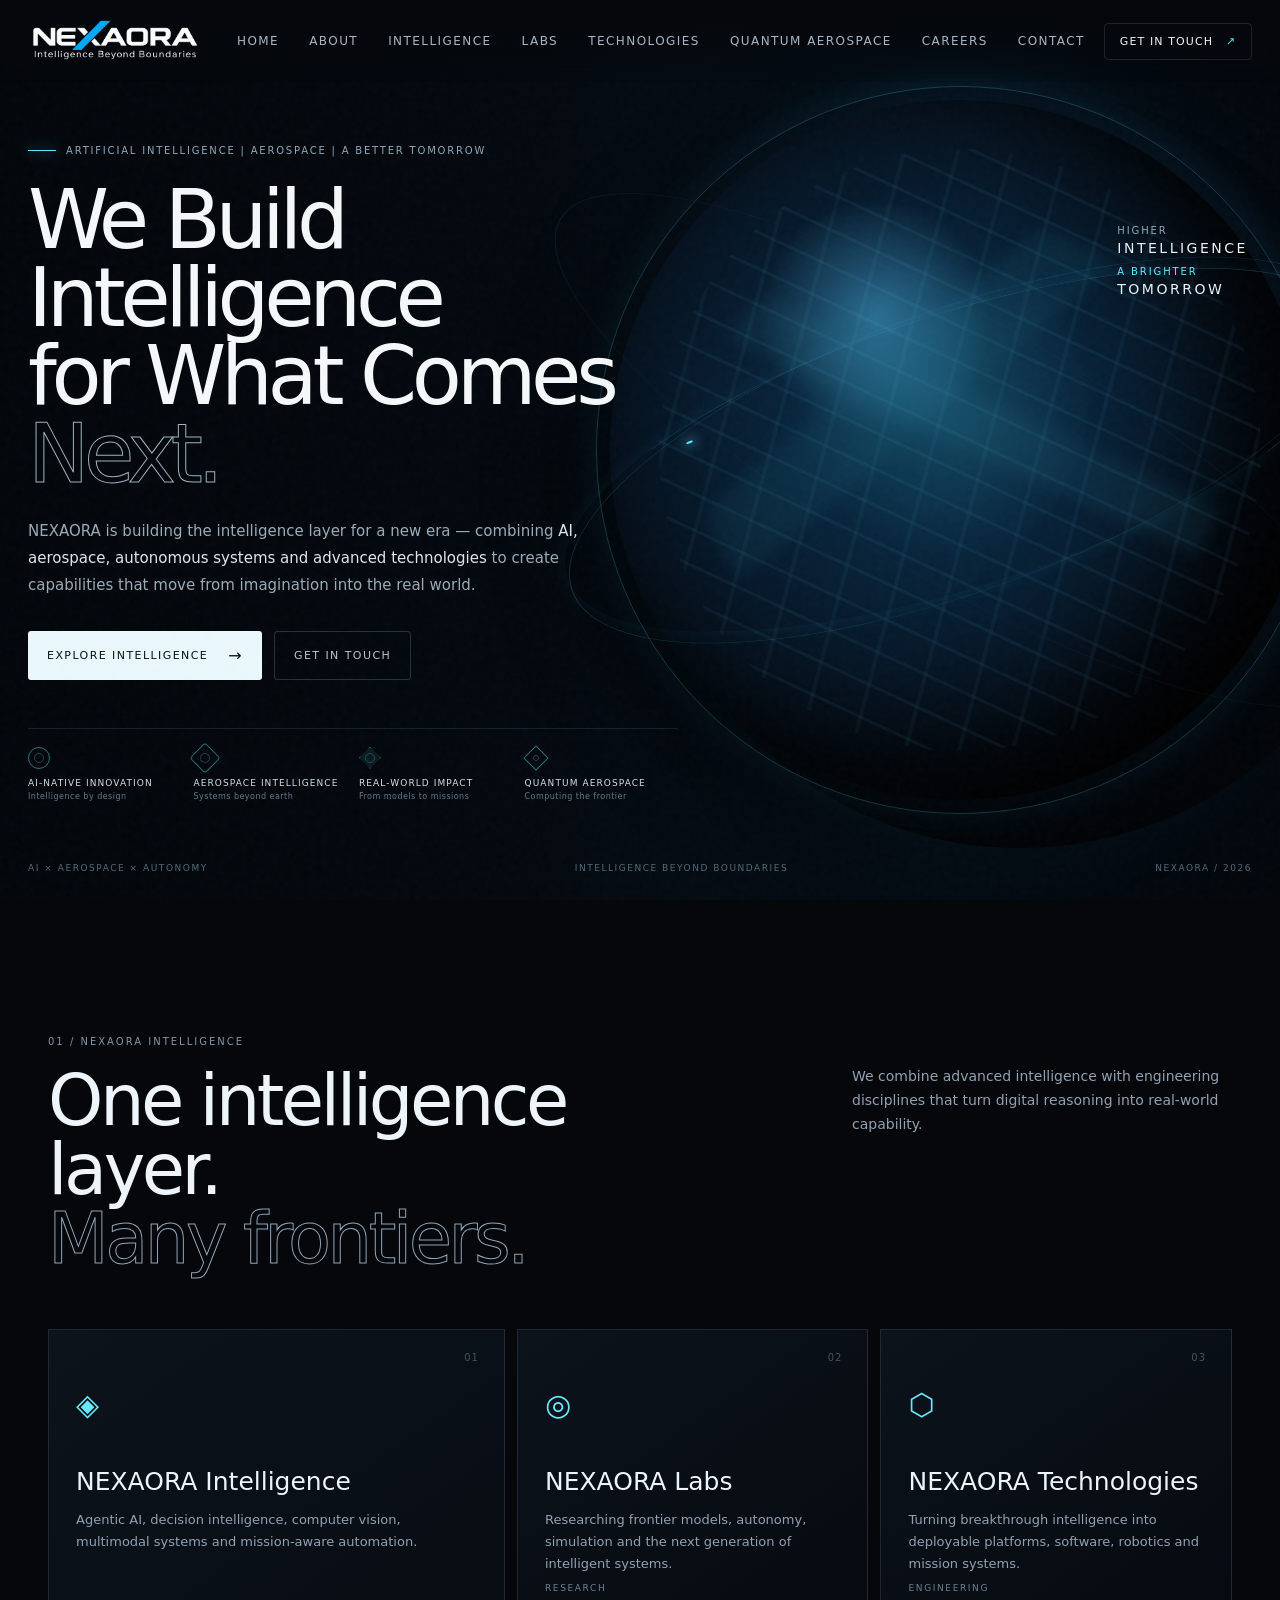
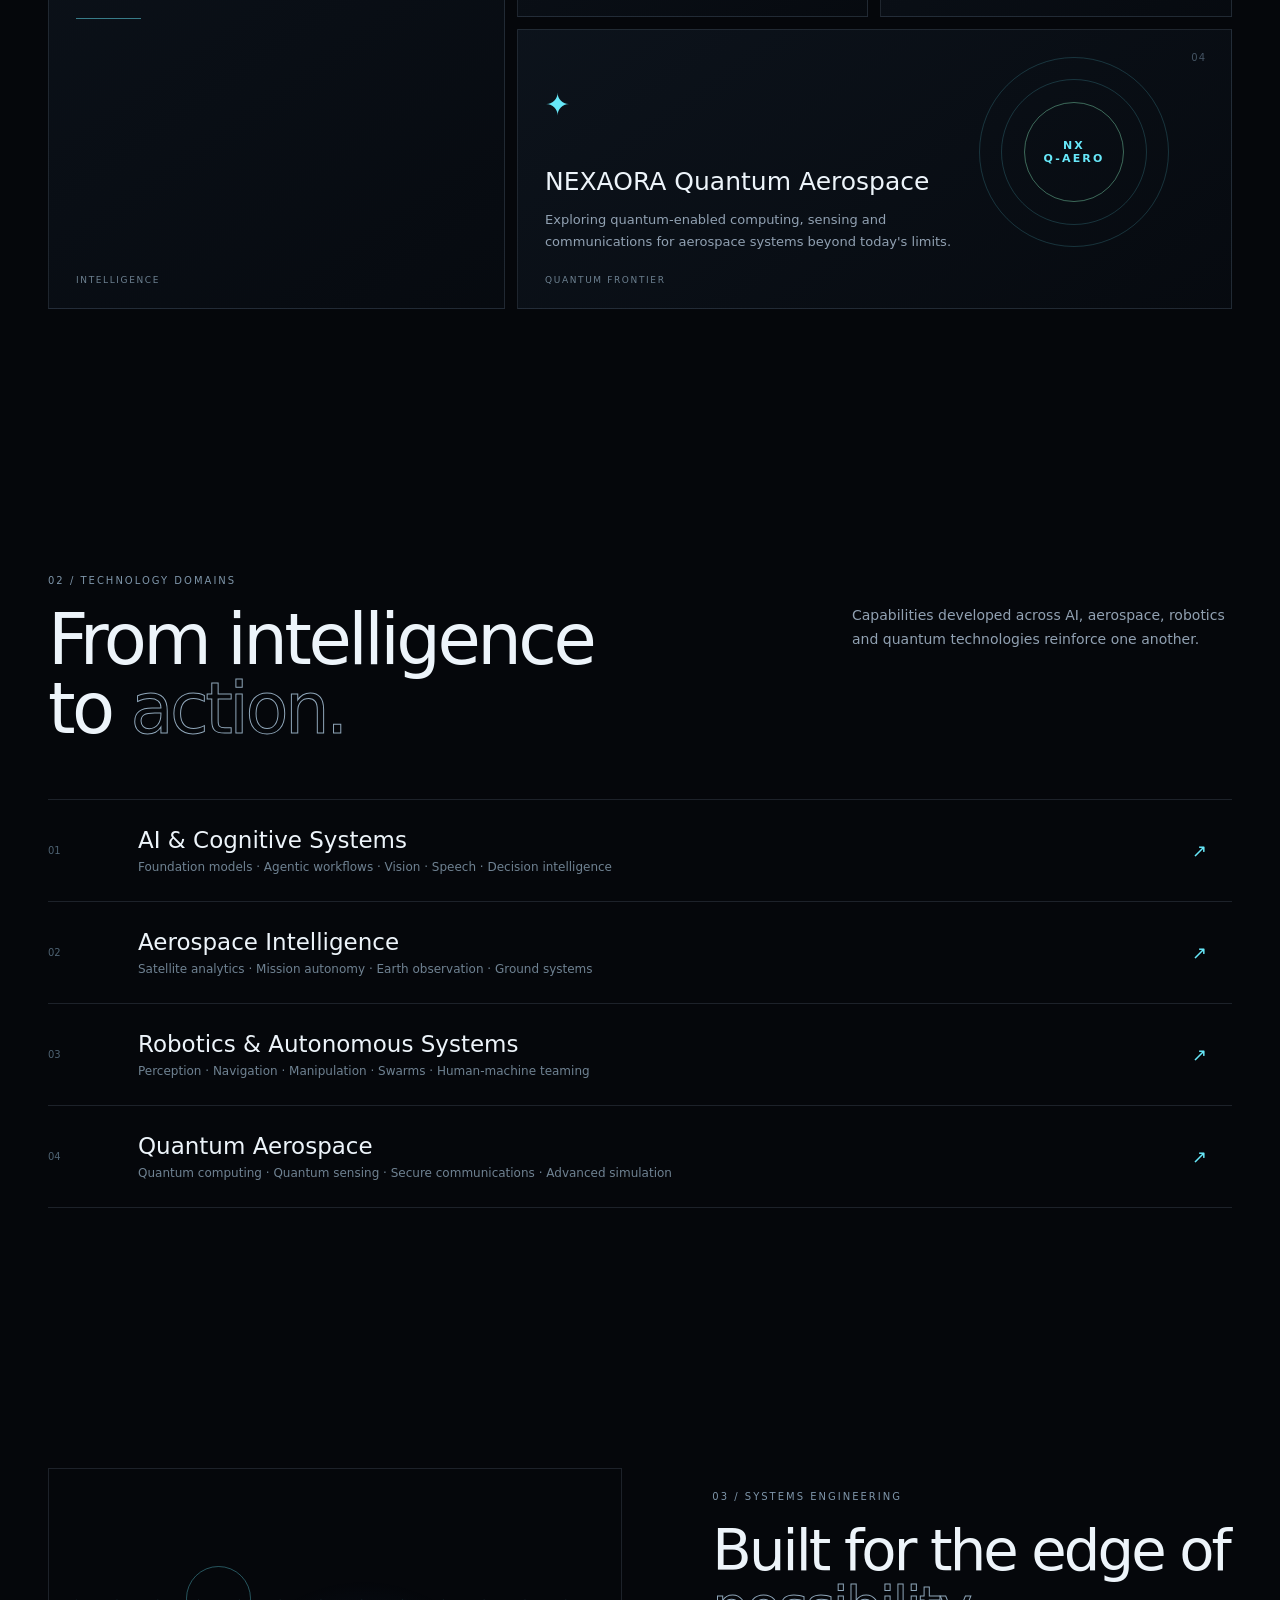
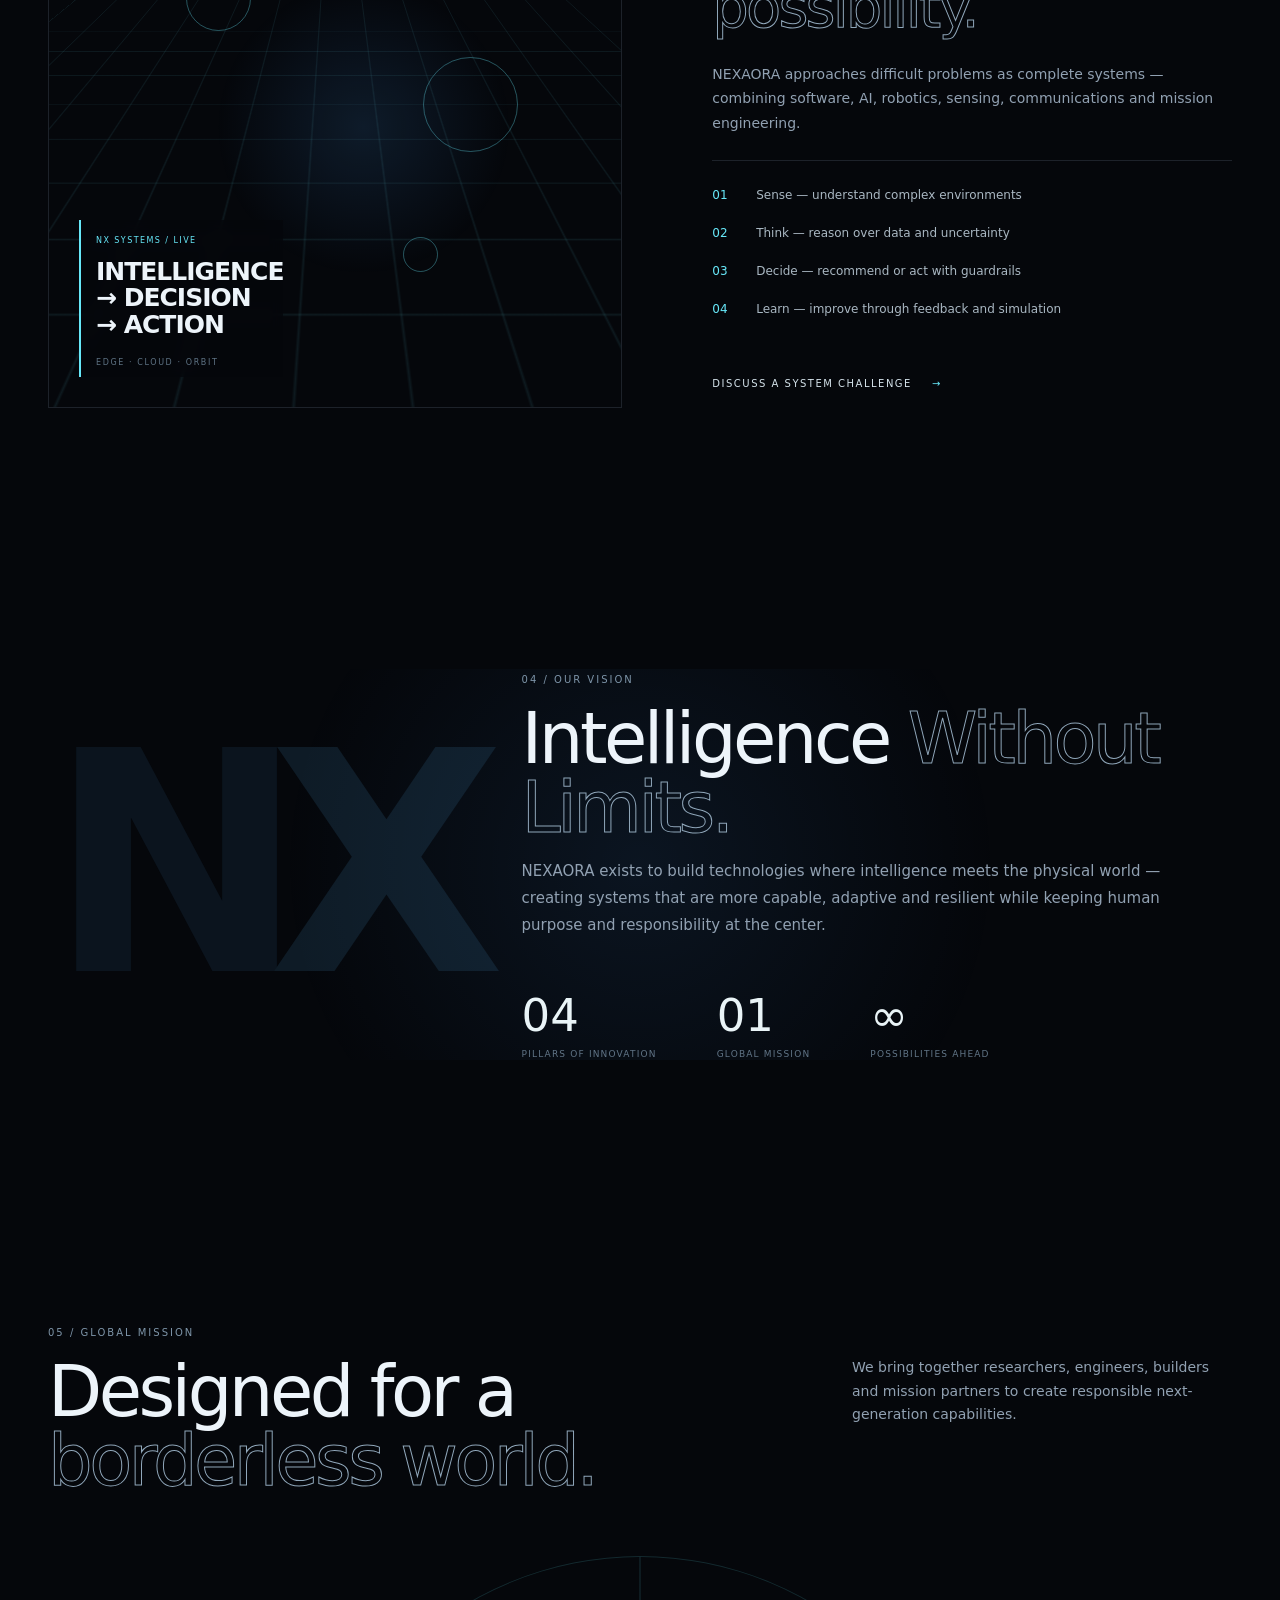
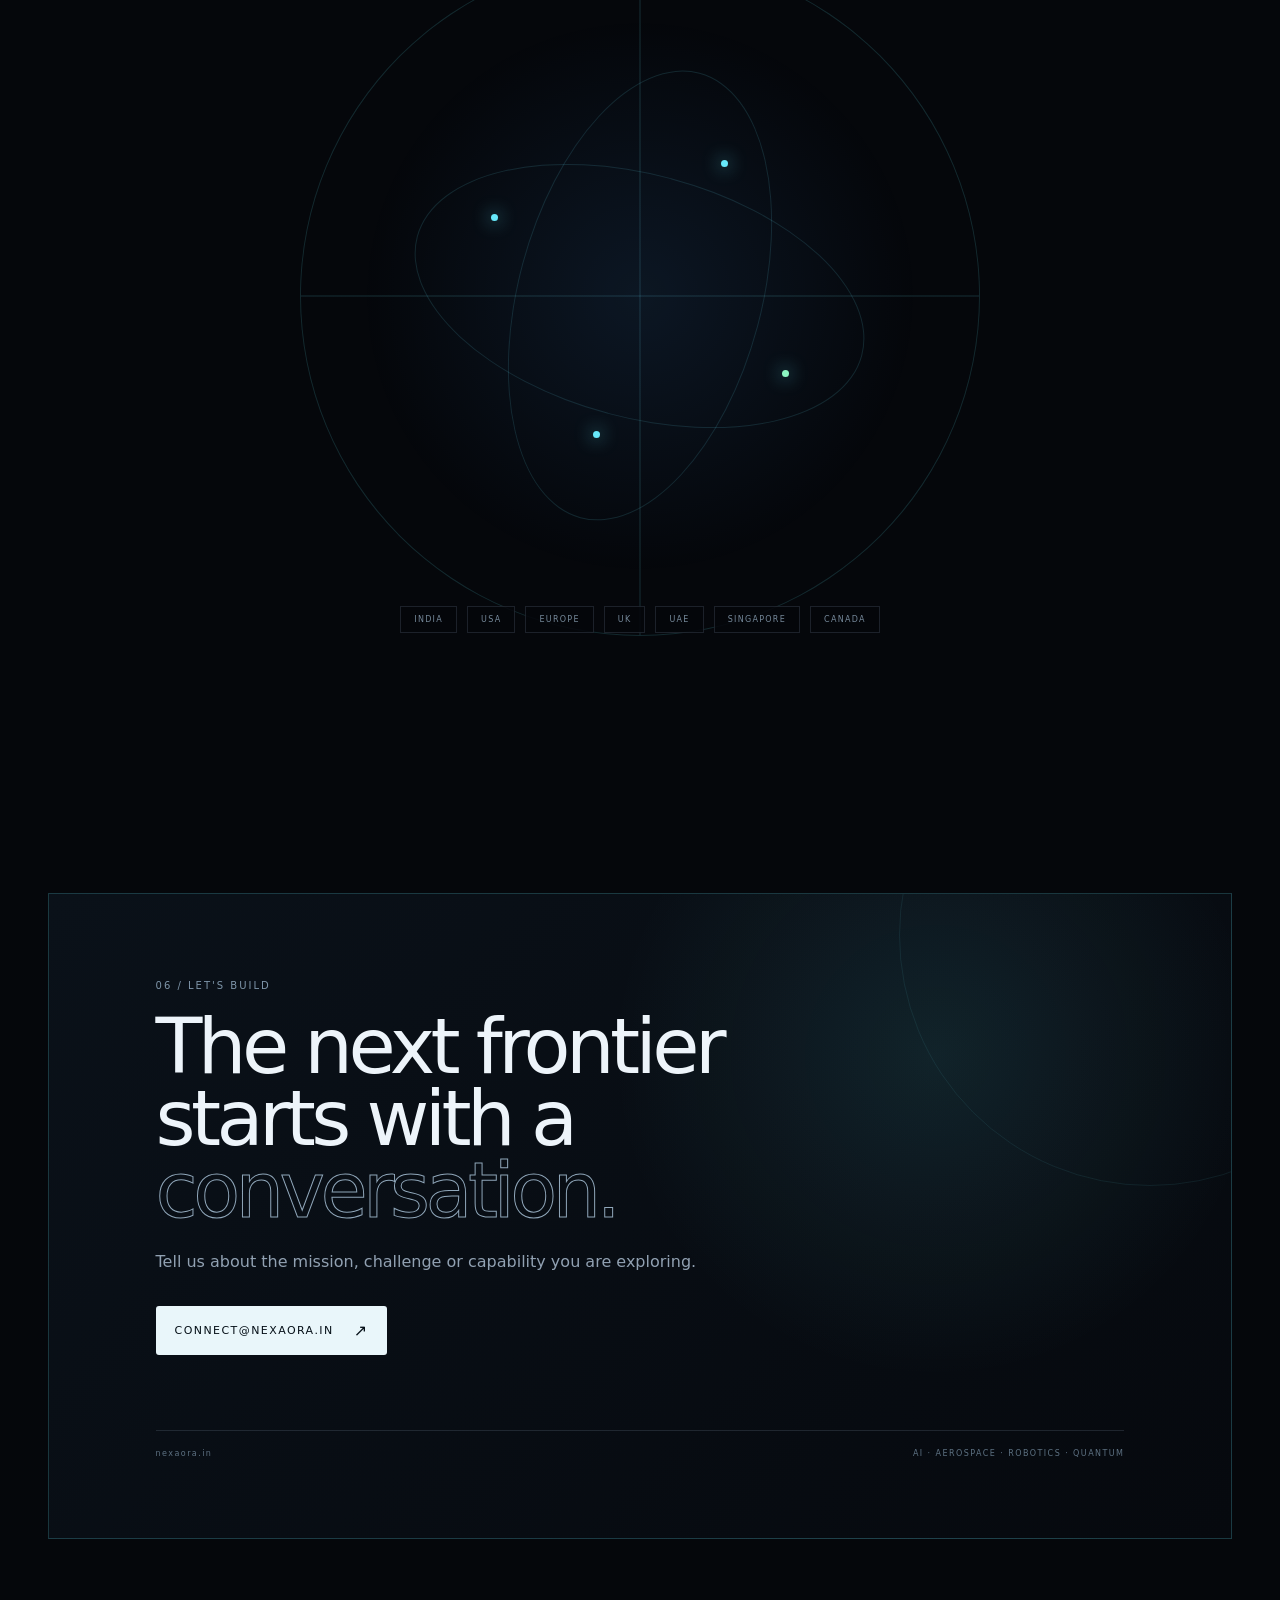
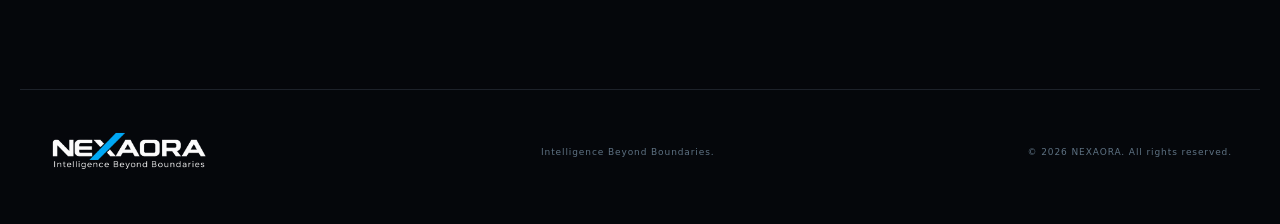
==== public/index.html @ e101bb09 "Redesign NEXAORA hero for approved brand direction" ====
<!DOCTYPE html>
<html lang="en">
<head>
  <meta charset="UTF-8">
  <meta name="viewport" content="width=device-width, initial-scale=1.0">
  <meta name="description" content="NEXAORA — We build intelligence for what comes next across AI, aerospace, robotics, technologies and quantum aerospace.">
  <title>NEXAORA — We Build Intelligence for What Comes Next.</title>
  <link rel="stylesheet" href="assets/css/style.css">
  <style>
    /* Approved NEXAORA hero direction */
    .hero-approved{min-height:100vh;position:relative;max-width:none;overflow:hidden;display:flex;align-items:center;padding:140px max(28px,calc((100vw - 1240px)/2)) 88px;background:radial-gradient(circle at 78% 52%,rgba(36,126,184,.16),transparent 24%),linear-gradient(90deg,#03070c 0%,#06111a 48%,#02070c 100%)}
    .hero-approved:before{content:"";position:absolute;inset:0;background:radial-gradient(circle at 78% 58%,rgba(89,211,255,.08),transparent 23%),linear-gradient(90deg,rgba(3,7,12,.96) 0%,rgba(3,7,12,.78) 42%,rgba(3,7,12,.15) 72%,rgba(3,7,12,.72) 100%);z-index:1;pointer-events:none}
    .hero-approved:after{content:"";position:absolute;width:760px;height:760px;right:-120px;top:52%;transform:translateY(-50%);border-radius:50%;background:radial-gradient(circle at 42% 34%,#143c5c 0 7%,#0a2135 24%,#06121e 53%,transparent 70%);box-shadow:inset -55px -30px 110px rgba(0,0,0,.95),0 0 100px rgba(43,168,229,.11);z-index:0}
    .hero-approved .hero-copy{width:min(650px,62vw);position:relative;z-index:3}
    .hero-approved .eyebrow{font-size:10px;letter-spacing:.18em;color:#8da9b9;display:flex;align-items:center;gap:10px;white-space:nowrap}
    .hero-approved .eyebrow:before{content:"";width:28px;height:1px;background:#5ee7ff;box-shadow:0 0 14px #5ee7ff}
    .hero-approved h1{font-size:clamp(52px,6.4vw,88px);line-height:.95;letter-spacing:-.065em;font-weight:500;max-width:700px;margin:25px 0 25px;color:#f5f8fb}
    .hero-approved h1 strong{font-weight:500;color:#f5f8fb}.hero-approved h1 em{font-style:normal;color:transparent;-webkit-text-stroke:1px rgba(185,211,226,.85)}
    .hero-approved .hero-lead{max-width:590px;font-size:15px;line-height:1.8;color:#9aabb8}.hero-approved .hero-lead strong{color:#dce8ee;font-weight:500}
    .hero-approved .hero-actions{margin-top:32px}.hero-approved .btn.primary{background:#eaf8fc}.hero-approved .btn.ghost{border-color:rgba(130,177,201,.25)}
    .hero-earth{position:absolute;right:-30px;top:50%;width:min(700px,58vw);height:min(700px,58vw);transform:translateY(-50%);border-radius:50%;z-index:2;overflow:visible;background:radial-gradient(circle at 38% 31%,rgba(79,183,233,.48),transparent 18%),radial-gradient(circle at 46% 45%,#0b3852 0%,#082238 29%,#06121f 58%,#02070b 76%);box-shadow:-25px 25px 90px rgba(0,0,0,.8),inset -75px -45px 120px rgba(0,0,0,.92),0 0 80px rgba(41,159,220,.12)}
    .hero-earth:before{content:"";position:absolute;inset:7%;border-radius:50%;background:repeating-linear-gradient(25deg,transparent 0 15px,rgba(75,186,226,.07) 16px 18px,transparent 19px 33px),repeating-linear-gradient(105deg,transparent 0 27px,rgba(74,155,204,.06) 28px 31px,transparent 32px 52px);mix-blend-mode:screen;opacity:.9}
    .hero-earth:after{content:"";position:absolute;inset:-9%;border:1px solid rgba(85,202,244,.28);border-left-color:transparent;border-bottom-color:rgba(85,202,244,.07);border-radius:50%;transform:rotate(-18deg) scaleY(.33);box-shadow:0 0 35px rgba(76,205,255,.08)}
    .earth-land{position:absolute;inset:17% 12%;border-radius:50%;opacity:.55;background:radial-gradient(ellipse at 48% 40%,rgba(64,166,201,.3),transparent 40%),linear-gradient(140deg,transparent 32%,rgba(35,125,151,.22) 34% 43%,transparent 45%),linear-gradient(25deg,transparent 50%,rgba(55,152,177,.17) 51% 58%,transparent 60%);filter:blur(7px)}
    .earth-glow{position:absolute;inset:-2%;border-radius:50%;border:1px solid rgba(98,218,255,.22);box-shadow:0 0 40px rgba(67,195,244,.08)}
    .hero-orbit{position:absolute;inset:-9%;border:1px solid rgba(102,214,255,.18);border-radius:50%;transform:rotate(-20deg) scaleY(.34);animation:heroOrbit 18s linear infinite}
    .hero-orbit:after{content:"";position:absolute;width:7px;height:7px;border-radius:50%;background:#62eaff;box-shadow:0 0 20px 5px rgba(98,234,255,.5);left:19%;top:14%}
    .hero-orbit-two{position:absolute;inset:-16%;border:1px solid rgba(92,181,230,.1);border-radius:50%;transform:rotate(30deg) scaleY(.28)}
    .hero-side-label{position:absolute;right:2.5%;top:25%;z-index:4;text-align:left;color:#8ca9b9;font-size:10px;line-height:1.25;letter-spacing:.19em;text-transform:uppercase}
    .hero-side-label b{display:block;color:#e6f3f8;font-size:14px;letter-spacing:.18em;font-weight:500;margin:2px 0 9px}.hero-side-label span{display:block}.hero-side-label .cyan{color:#62eaff}
    .hero-approved .hero-footer{z-index:4;bottom:27px;left:max(28px,calc((100vw - 1240px)/2));right:max(28px,calc((100vw - 1240px)/2));color:#526a79}
    .hero-pillars{position:relative;z-index:4;display:grid;grid-template-columns:repeat(4,1fr);gap:12px;max-width:700px;margin-top:48px;padding-top:18px;border-top:1px solid rgba(125,175,198,.15)}
    .hero-pillar{min-height:60px}.hero-pillar i{display:block;width:22px;height:22px;border:1px solid rgba(98,234,255,.45);border-radius:50%;margin-bottom:9px;position:relative}.hero-pillar i:after{content:"";position:absolute;inset:5px;border:1px solid rgba(98,234,255,.25);border-radius:50%}.hero-pillar:nth-child(2) i{border-radius:3px;transform:rotate(45deg)}.hero-pillar:nth-child(3) i{clip-path:polygon(50% 0,100% 50%,50% 100%,0 50%);background:rgba(98,234,255,.08)}.hero-pillar:nth-child(4) i{border-radius:0;transform:rotate(45deg);width:18px;height:18px;margin:2px 0 11px 2px}.hero-pillar strong{display:block;font-size:9px;letter-spacing:.12em;text-transform:uppercase;color:#d2e1e8;font-weight:500}.hero-pillar span{display:block;margin-top:4px;color:#617988;font-size:8px;letter-spacing:.06em}
    @keyframes heroOrbit{to{transform:rotate(340deg) scaleY(.34)}}
    @media(max-width:900px){.hero-approved{padding-top:125px;min-height:900px}.hero-approved .hero-copy{width:100%}.hero-approved:after{width:620px;height:620px;right:-300px;top:58%;opacity:.75}.hero-earth{width:570px;height:570px;right:-250px;top:61%;opacity:.72}.hero-side-label{right:5%;top:56%;font-size:8px}.hero-pillars{grid-template-columns:repeat(2,1fr);max-width:500px}.hero-approved .hero-footer{display:none}}
  </style>
</head>
<body>
  <canvas id="stars"></canvas>
  <div class="noise"></div>

  <header class="site-header">
    <a class="brand" href="#top" aria-label="NEXAORA home"><img class="brand-logo brand-logo-on-dark" src="assets/images/nexaora-logo-on-dark.png" alt="NEXAORA - Intelligence Beyond Boundaries"></a>
    <nav>
      <a href="#top">Home</a><a href="#about">About</a><a href="#platform">Intelligence</a><a href="#labs">Labs</a><a href="#technologies">Technologies</a><a href="#quantum">Quantum Aerospace</a><a href="#careers">Careers</a><a href="#contact">Contact</a>
    </nav>
    <a class="header-cta" href="#contact">Get in Touch <span>↗</span></a>
    <button class="menu" aria-label="Open menu"><span></span><span></span></button>
  </header>

  <main id="top">
    <section class="hero-approved">
      <div class="hero-copy reveal">
        <div class="eyebrow">ARTIFICIAL INTELLIGENCE | AEROSPACE | A BETTER TOMORROW</div>
        <h1>We Build <strong>Intelligence</strong><br>for What Comes <em>Next.</em></h1>
        <p class="hero-lead">NEXAORA is building the intelligence layer for a new era — combining <strong>AI, aerospace, autonomous systems and advanced technologies</strong> to create capabilities that move from imagination into the real world.</p>
        <div class="hero-actions"><a class="btn primary" href="#platform">Explore Intelligence <span>→</span></a><a class="btn ghost" href="#contact">Get in Touch</a></div>
        <div class="hero-pillars">
          <div class="hero-pillar"><i></i><strong>AI-Native Innovation</strong><span>Intelligence by design</span></div>
          <div class="hero-pillar"><i></i><strong>Aerospace Intelligence</strong><span>Systems beyond earth</span></div>
          <div class="hero-pillar"><i></i><strong>Real-World Impact</strong><span>From models to missions</span></div>
          <div class="hero-pillar"><i></i><strong>Quantum Aerospace</strong><span>Computing the frontier</span></div>
        </div>
      </div>
      <div class="hero-earth"><div class="earth-land"></div><div class="earth-glow"></div><div class="hero-orbit"></div><div class="hero-orbit-two"></div></div>
      <div class="hero-side-label"><span>HIGHER</span><b>INTELLIGENCE</b><span class="cyan">A BRIGHTER</span><b>TOMORROW</b></div>
      <div class="hero-footer"><span>AI × AEROSPACE × AUTONOMY</span><span>INTELLIGENCE BEYOND BOUNDARIES</span><span>NEXAORA / 2026</span></div>
    </section>

    <section id="platform" class="section platform">
      <div class="section-head reveal"><div><span class="kicker">01 / NEXAORA INTELLIGENCE</span><h2>One intelligence layer.<br><em>Many frontiers.</em></h2></div><p>We combine advanced intelligence with engineering disciplines that turn digital reasoning into real-world capability.</p></div>
      <div class="platform-grid">
        <article class="feature-card large reveal"><span class="card-no">01</span><div class="icon ai">◈</div><h3>NEXAORA Intelligence</h3><p>Agentic AI, decision intelligence, computer vision, multimodal systems and mission-aware automation.</p><div class="line"></div><span class="tag">INTELLIGENCE</span></article>
        <article id="labs" class="feature-card reveal"><span class="card-no">02</span><div class="icon">◎</div><h3>NEXAORA Labs</h3><p>Researching frontier models, autonomy, simulation and the next generation of intelligent systems.</p><span class="tag">RESEARCH</span></article>
        <article id="technologies" class="feature-card reveal"><span class="card-no">03</span><div class="icon">⬡</div><h3>NEXAORA Technologies</h3><p>Turning breakthrough intelligence into deployable platforms, software, robotics and mission systems.</p><span class="tag">ENGINEERING</span></article>
        <article id="quantum" class="feature-card wide reveal"><span class="card-no">04</span><div><div class="icon">✦</div><h3>NEXAORA Quantum Aerospace</h3><p>Exploring quantum-enabled computing, sensing and communications for aerospace systems beyond today's limits.</p></div><div class="defence-rings"><span></span><span></span><span></span><b>NX<br>Q-AERO</b></div><span class="tag">QUANTUM FRONTIER</span></article>
      </div>
    </section>

    <section id="domains" class="section domains">
      <div class="section-head reveal"><div><span class="kicker">02 / TECHNOLOGY DOMAINS</span><h2>From intelligence<br>to <em>action.</em></h2></div><p>Capabilities developed across AI, aerospace, robotics and quantum technologies reinforce one another.</p></div>
      <div class="domain-list"><div class="domain reveal"><span>01</span><div><h3>AI & Cognitive Systems</h3><p>Foundation models · Agentic workflows · Vision · Speech · Decision intelligence</p></div><b>↗</b></div><div class="domain reveal"><span>02</span><div><h3>Aerospace Intelligence</h3><p>Satellite analytics · Mission autonomy · Earth observation · Ground systems</p></div><b>↗</b></div><div class="domain reveal"><span>03</span><div><h3>Robotics & Autonomous Systems</h3><p>Perception · Navigation · Manipulation · Swarms · Human-machine teaming</p></div><b>↗</b></div><div class="domain reveal"><span>04</span><div><h3>Quantum Aerospace</h3><p>Quantum computing · Quantum sensing · Secure communications · Advanced simulation</p></div><b>↗</b></div></div>
    </section>

    <section id="systems" class="section systems"><div class="systems-visual reveal"><div class="map-grid"></div><div class="crosshair c1"></div><div class="crosshair c2"></div><div class="crosshair c3"></div><div class="system-panel"><span>NX SYSTEMS / LIVE</span><strong>INTELLIGENCE<br>→ DECISION<br>→ ACTION</strong><small>EDGE · CLOUD · ORBIT</small></div></div><div class="systems-copy reveal"><span class="kicker">03 / SYSTEMS ENGINEERING</span><h2>Built for the edge of <em>possibility.</em></h2><p>NEXAORA approaches difficult problems as complete systems — combining software, AI, robotics, sensing, communications and mission engineering.</p><ul><li><span>01</span> Sense — understand complex environments</li><li><span>02</span> Think — reason over data and uncertainty</li><li><span>03</span> Decide — recommend or act with guardrails</li><li><span>04</span> Learn — improve through feedback and simulation</li></ul><a class="text-link" href="#contact">Discuss a system challenge <span>→</span></a></div></section>

    <section id="about" class="section about"><div class="about-number">N<span>X</span></div><div class="about-copy reveal"><span class="kicker">04 / OUR VISION</span><h2>Intelligence <em>Without Limits.</em></h2><p>NEXAORA exists to build technologies where intelligence meets the physical world — creating systems that are more capable, adaptive and resilient while keeping human purpose and responsibility at the center.</p><div class="stats"><div><strong>04</strong><span>Pillars of innovation</span></div><div><strong>01</strong><span>Global mission</span></div><div><strong>∞</strong><span>Possibilities ahead</span></div></div></div></section>

    <section id="careers" class="section global"><div class="section-head reveal"><div><span class="kicker">05 / GLOBAL MISSION</span><h2>Designed for a<br><em>borderless world.</em></h2></div><p>We bring together researchers, engineers, builders and mission partners to create responsible next-generation capabilities.</p></div><div class="globe reveal"><div class="globe-lines"></div><div class="globe-dot d1"></div><div class="globe-dot d2"></div><div class="globe-dot d3"></div><div class="globe-dot d4"></div></div><div class="regions"><span>INDIA</span><span>USA</span><span>EUROPE</span><span>UK</span><span>UAE</span><span>SINGAPORE</span><span>CANADA</span></div></section>

    <section id="contact" class="section contact"><div class="contact-card reveal"><span class="kicker">06 / LET'S BUILD</span><h2>The next frontier<br>starts with a <em>conversation.</em></h2><p>Tell us about the mission, challenge or capability you are exploring.</p><a class="btn primary" href="mailto:connect@nexaora.in">connect@nexaora.in <span>↗</span></a><div class="contact-meta"><span>nexaora.in</span><span>AI · AEROSPACE · ROBOTICS · QUANTUM</span></div></div></section>
  </main>

  <footer><div class="brand"><img class="brand-logo brand-logo-on-dark" src="assets/images/nexaora-logo-on-dark.png" alt="NEXAORA - Intelligence Beyond Boundaries"></div><p>Intelligence Beyond Boundaries.</p><span>© 2026 NEXAORA. All rights reserved.</span></footer>
  <script src="assets/js/main.js"></script>
</body>
</html>
---- public/assets/css/style.css ----
:root{
  --bg:#05070b;--panel:#0a0f17;--line:rgba(156,180,205,.16);--text:#edf4fa;--muted:#91a1b2;
  --cyan:#67e8f9;--blue:#4da3ff;--green:#8df6c2;--max:1240px;
}
*{box-sizing:border-box}html{scroll-behavior:smooth}body{margin:0;background:var(--bg);color:var(--text);font-family:Inter,ui-sans-serif,system-ui,-apple-system,BlinkMacSystemFont,"Segoe UI",sans-serif;overflow-x:hidden}
a{color:inherit;text-decoration:none}.noise{position:fixed;inset:0;pointer-events:none;opacity:.035;z-index:20;background-image:url("data:image/svg+xml,%3Csvg viewBox='0 0 160 160' xmlns='http://www.w3.org/2000/svg'%3E%3Cfilter id='n'%3E%3CfeTurbulence type='fractalNoise' baseFrequency='.9' numOctaves='4' stitchTiles='stitch'/%3E%3C/filter%3E%3Crect width='100%25' height='100%25' filter='url(%23n)' opacity='.7'/%3E%3C/svg%3E")}
#stars{position:fixed;inset:0;z-index:-1;opacity:.7}.site-header{height:82px;position:fixed;top:0;left:0;right:0;z-index:30;display:flex;align-items:center;justify-content:space-between;padding:0 max(28px,calc((100vw - var(--max))/2));background:linear-gradient(180deg,rgba(5,7,11,.95),rgba(5,7,11,.58),transparent);backdrop-filter:blur(10px)}
.brand{display:flex;align-items:center;gap:11px;font-weight:800;letter-spacing:.2em;font-size:15px}.brand-mark{display:flex;gap:3px;align-items:end;height:20px}.brand-mark i{display:block;width:4px;border-radius:5px;background:linear-gradient(var(--cyan),var(--blue));box-shadow:0 0 12px rgba(103,232,249,.4)}.brand-mark i:nth-child(1){height:11px}.brand-mark i:nth-child(2){height:18px}.brand-mark i:nth-child(3){height:14px}
nav{display:flex;gap:30px;font-size:12px;text-transform:uppercase;letter-spacing:.12em;color:#a8b6c4}nav a:hover{color:var(--cyan)}.header-cta{border:1px solid var(--line);padding:11px 15px;border-radius:4px;font-size:11px;letter-spacing:.1em;text-transform:uppercase}.header-cta span{color:var(--cyan);margin-left:8px}.menu{display:none;background:none;border:0}
.hero{min-height:100vh;position:relative;display:flex;align-items:center;max-width:var(--max);margin:auto;padding:150px 28px 70px}.hero-grid{position:absolute;inset:0;opacity:.17;background-image:linear-gradient(var(--line) 1px,transparent 1px),linear-gradient(90deg,var(--line) 1px,transparent 1px);background-size:80px 80px;mask-image:linear-gradient(to right,black,transparent 82%)}.hero-copy{width:58%;position:relative;z-index:2}.eyebrow,.kicker{font-size:10px;letter-spacing:.2em;color:#7e95a9;text-transform:uppercase}.eyebrow span{display:inline-block;width:7px;height:7px;border-radius:50%;background:var(--cyan);box-shadow:0 0 15px var(--cyan);margin-right:9px}.hero h1{font-size:clamp(52px,7vw,94px);line-height:.91;letter-spacing:-.065em;margin:25px 0;color:#f5f8fb;font-weight:600}.hero h1 em,.section h2 em{font-style:normal;color:transparent;-webkit-text-stroke:1px #90a7ba}.hero-lead{max-width:620px;color:var(--muted);font-size:16px;line-height:1.75}.hero-lead strong{color:#dbe7ef;font-weight:500}.hero-actions{display:flex;gap:12px;margin-top:34px}.btn{display:inline-flex;align-items:center;gap:20px;padding:15px 19px;border-radius:3px;font-size:11px;letter-spacing:.13em;text-transform:uppercase}.btn.primary{background:#e9f6fa;color:#061018}.btn.primary:hover{box-shadow:0 0 35px rgba(103,232,249,.25);transform:translateY(-2px)}.btn.ghost{border:1px solid var(--line);color:#b9c6d0}.btn span{font-size:16px}.orbital-art{position:absolute;width:590px;height:590px;right:-55px;top:50%;transform:translateY(-47%);border-radius:50%;opacity:.92}.orbit{position:absolute;border:1px solid rgba(103,232,249,.18);border-radius:50%;inset:10%;animation:spin 22s linear infinite}.o2{inset:20%;transform:rotate(62deg) scaleY(.55);animation-duration:17s}.o3{inset:29%;transform:rotate(-35deg) scaleY(.4);animation-duration:13s}.core{position:absolute;inset:38%;border:1px solid rgba(103,232,249,.6);border-radius:50%;display:grid;place-items:center;box-shadow:0 0 70px rgba(77,163,255,.22),inset 0 0 40px rgba(103,232,249,.08)}.core:before{content:"";position:absolute;inset:-25%;border:1px solid rgba(103,232,249,.1);border-radius:50%}.core-inner{font-size:22px;letter-spacing:.12em;color:var(--cyan);text-shadow:0 0 25px var(--cyan)}.satellite{position:absolute;width:8px;height:8px;border-radius:50%;background:var(--cyan);box-shadow:0 0 18px 5px rgba(103,232,249,.35)}.s1{top:13%;left:58%}.s2{bottom:25%;left:15%;background:var(--green)}.radar{position:absolute;inset:5%;border-radius:50%;background:conic-gradient(from 30deg,transparent 0 72%,rgba(103,232,249,.08) 76%,transparent 80%);animation:spin 8s linear infinite}.hero-footer{position:absolute;bottom:25px;left:28px;right:28px;display:flex;justify-content:space-between;color:#526575;font-size:9px;letter-spacing:.17em}
.section{max-width:var(--max);margin:auto;padding:130px 28px}.section-head{display:flex;justify-content:space-between;gap:60px;margin-bottom:55px}.section-head>div{max-width:700px}.section h2{font-size:clamp(42px,5.5vw,72px);line-height:.98;letter-spacing:-.05em;font-weight:500;margin:18px 0 0}.section-head>p{max-width:380px;color:var(--muted);line-height:1.7;font-size:14px;margin-top:35px}.platform-grid{display:grid;grid-template-columns:1.3fr 1fr 1fr;gap:12px}.feature-card{min-height:285px;background:linear-gradient(145deg,rgba(13,20,29,.95),rgba(7,11,17,.92));border:1px solid var(--line);padding:27px;position:relative;overflow:hidden;transition:.35s}.feature-card:hover{border-color:rgba(103,232,249,.35);transform:translateY(-4px)}.feature-card.large{grid-row:span 2;min-height:580px}.feature-card.wide{grid-column:2/4;display:flex;justify-content:space-between;min-height:280px}.card-no{position:absolute;top:22px;right:25px;color:#445463;font-size:10px;letter-spacing:.1em}.icon{font-size:30px;color:var(--cyan);margin:30px 0 45px}.feature-card h3{font-size:25px;font-weight:500;margin:0 0 13px}.feature-card p{color:var(--muted);font-size:13px;line-height:1.7;max-width:410px}.tag{position:absolute;bottom:23px;left:27px;font-size:9px;color:#6d8191;letter-spacing:.18em}.line{width:65px;height:1px;background:var(--cyan);margin-top:65px;opacity:.5}.defence-rings{position:relative;width:190px;height:190px;display:grid;place-items:center;margin-right:35px}.defence-rings span{position:absolute;border:1px solid rgba(103,232,249,.18);border-radius:50%;inset:0}.defence-rings span:nth-child(2){inset:22px}.defence-rings span:nth-child(3){inset:45px;border-color:rgba(141,246,194,.4)}.defence-rings b{text-align:center;color:var(--cyan);font-size:11px;letter-spacing:.2em}
.domain-list{border-top:1px solid var(--line)}.domain{display:grid;grid-template-columns:90px 1fr 40px;align-items:center;padding:27px 0;border-bottom:1px solid var(--line);transition:.25s}.domain:hover{padding-left:14px;background:linear-gradient(90deg,rgba(103,232,249,.04),transparent)}.domain>span{color:#4e6272;font-size:10px}.domain h3{font-size:23px;font-weight:450;margin:0 0 7px}.domain p{margin:0;color:#6f8292;font-size:12px}.domain b{font-weight:400;color:var(--cyan);font-size:18px}
.systems{display:grid;grid-template-columns:1.05fr .95fr;gap:90px;align-items:center}.systems-visual{height:540px;border:1px solid var(--line);position:relative;overflow:hidden;background:radial-gradient(circle at 55% 48%,rgba(77,163,255,.13),transparent 35%)}.map-grid{position:absolute;inset:0;background-image:linear-gradient(rgba(103,232,249,.08) 1px,transparent 1px),linear-gradient(90deg,rgba(103,232,249,.08) 1px,transparent 1px);background-size:45px 45px;transform:perspective(500px) rotateX(55deg) scale(1.5);transform-origin:center}.system-panel{position:absolute;left:30px;bottom:30px;border-left:2px solid var(--cyan);padding:8px 0 8px 15px;background:rgba(5,7,11,.65);backdrop-filter:blur(8px)}.system-panel span{font-size:8px;letter-spacing:.18em;color:var(--cyan)}.system-panel strong{display:block;font-size:25px;line-height:1.05;letter-spacing:-.04em;margin:12px 0}.system-panel small{color:#5f7485;font-size:8px;letter-spacing:.2em}.crosshair{position:absolute;width:65px;height:65px;border:1px solid rgba(103,232,249,.35);border-radius:50%}.c1{top:18%;left:24%}.c2{top:35%;right:18%;width:95px;height:95px}.c3{bottom:25%;right:32%;width:35px;height:35px}.systems-copy h2{font-size:clamp(40px,4.5vw,62px);line-height:1;margin:18px 0 25px}.systems-copy>p{color:var(--muted);line-height:1.75;font-size:14px}.systems-copy ul{list-style:none;padding:15px 0;margin:25px 0;border-top:1px solid var(--line)}.systems-copy li{padding:12px 0;color:#aab8c3;font-size:12px}.systems-copy li span{color:var(--cyan);display:inline-block;width:40px}.text-link{display:inline-flex;gap:20px;margin-top:10px;font-size:10px;text-transform:uppercase;letter-spacing:.15em;color:#d5e3eb}.text-link span{color:var(--cyan)}
.about{min-height:650px;display:grid;grid-template-columns:.8fr 1.2fr;align-items:center;position:relative}.about:before{content:"";position:absolute;inset:20% 0;background:radial-gradient(circle,rgba(77,163,255,.09),transparent 55%);pointer-events:none}.about-number{font-size:clamp(160px,24vw,330px);font-weight:800;letter-spacing:-.12em;color:#0b141e;line-height:1}.about-number span{color:#0e1b26}.about-copy{position:relative}.about-copy h2{max-width:720px}.about-copy>p{max-width:650px;color:var(--muted);line-height:1.8;font-size:15px}.stats{display:flex;gap:60px;margin-top:50px}.stats strong{display:block;font-size:45px;font-weight:400;color:#e9f4f7}.stats span{font-size:9px;letter-spacing:.13em;text-transform:uppercase;color:#617587}
.global{position:relative}.globe{width:min(680px,80vw);height:min(680px,80vw);margin:60px auto 0;border:1px solid rgba(103,232,249,.15);border-radius:50%;position:relative;overflow:hidden;background:radial-gradient(circle at 50% 50%,rgba(77,163,255,.1),transparent 58%)}.globe:before,.globe:after{content:"";position:absolute;border:1px solid rgba(103,232,249,.13);border-radius:50%}.globe:before{inset:16% 32%;transform:rotate(15deg)}.globe:after{inset:32% 16%;transform:rotate(15deg)}.globe-lines{position:absolute;inset:0;background:linear-gradient(90deg,transparent 49.8%,rgba(103,232,249,.14) 50%,transparent 50.2%),linear-gradient(transparent 49.8%,rgba(103,232,249,.14) 50%,transparent 50.2%)}.globe-dot{position:absolute;width:7px;height:7px;border-radius:50%;background:var(--cyan);box-shadow:0 0 18px var(--cyan)}.d1{left:28%;top:38%}.d2{left:62%;top:30%}.d3{left:71%;top:61%;background:var(--green)}.d4{left:43%;top:70%}.regions{display:flex;flex-wrap:wrap;justify-content:center;gap:10px;margin-top:-30px;position:relative}.regions span{padding:8px 13px;border:1px solid var(--line);background:rgba(5,7,11,.85);font-size:8px;letter-spacing:.16em;color:#75899a}
.contact{padding-bottom:150px}.contact-card{border:1px solid rgba(103,232,249,.2);background:radial-gradient(circle at 75% 25%,rgba(103,232,249,.1),transparent 32%),linear-gradient(135deg,#0a1119,#06090e);padding:80px 9%;position:relative;overflow:hidden}.contact-card:after{content:"";position:absolute;width:500px;height:500px;border:1px solid rgba(103,232,249,.08);border-radius:50%;right:-170px;top:-210px}.contact-card h2{font-size:clamp(45px,6vw,78px);line-height:.94;letter-spacing:-.06em;max-width:850px;margin:18px 0}.contact-card p{color:var(--muted);margin:25px 0 35px}.contact-meta{display:flex;justify-content:space-between;border-top:1px solid var(--line);margin-top:75px;padding-top:18px;color:#5d7182;font-size:8px;letter-spacing:.18em}
footer{border-top:1px solid var(--line);max-width:var(--max);margin:auto;padding:35px 28px 45px;display:flex;justify-content:space-between;align-items:center;color:#5e7283;font-size:9px;letter-spacing:.1em}footer .brand{color:#dbe7ee;font-size:12px}footer p{margin:0}
.reveal{opacity:0;transform:translateY(24px);transition:opacity .8s ease,transform .8s ease}.reveal.visible{opacity:1;transform:none}
@keyframes spin{to{transform:rotate(360deg)}}@media(max-width:900px){nav,.header-cta{display:none}.menu{display:block}.menu span{display:block;width:23px;height:1px;background:#dce9ef;margin:6px}.hero{padding-top:150px}.hero-copy{width:100%}.orbital-art{opacity:.3;right:-230px}.platform-grid{grid-template-columns:1fr 1fr}.feature-card.large{grid-row:auto;min-height:350px}.feature-card.wide{grid-column:1/3}.systems{grid-template-columns:1fr;gap:45px}.systems-visual{height:400px}.about{grid-template-columns:1fr}.about-number{display:none}.section-head{display:block}.section-head>p{margin-top:25px}.globe{width:75vw;height:75vw}}@media(max-width:600px){.section{padding:90px 20px}.hero{padding:135px 20px 60px}.hero h1{font-size:53px}.hero-lead{font-size:14px}.hero-footer{left:20px;right:20px}.hero-footer span:nth-child(2){display:none}.platform-grid{grid-template-columns:1fr}.feature-card.large,.feature-card.wide{grid-column:auto;min-height:330px}.feature-card.wide{display:block}.defence-rings{display:none}.domain{grid-template-columns:42px 1fr 20px}.domain h3{font-size:18px}.domain p{line-height:1.5}.systems-visual{height:330px}.stats{gap:25px}.stats strong{font-size:34px}.contact-card{padding:55px 25px}.contact-meta{display:block;line-height:2.2}.contact-meta span{display:block}footer{display:block;padding:30px 20px}footer p{margin:20px 0}.orbital-art{width:500px;height:500px;right:-290px}}

/* NEXAORA supplied transparent logo assets - FIXED INSTALLER */
.brand-logo{
  display:block;
  width:190px;
  height:auto;
  max-height:58px;
  object-fit:contain;
  object-position:left center;
  flex:none;
}
.brand-logo-on-dark{content:url("../images/nexaora-logo-on-dark.png");}
.brand-logo-on-light{content:url("../images/nexaora-logo-on-light.png");}
footer .brand-logo{width:180px;max-height:54px;}
@media(max-width:900px){
  .brand-logo{width:175px;max-height:54px;}
  footer .brand-logo{width:165px;max-height:50px;}
}
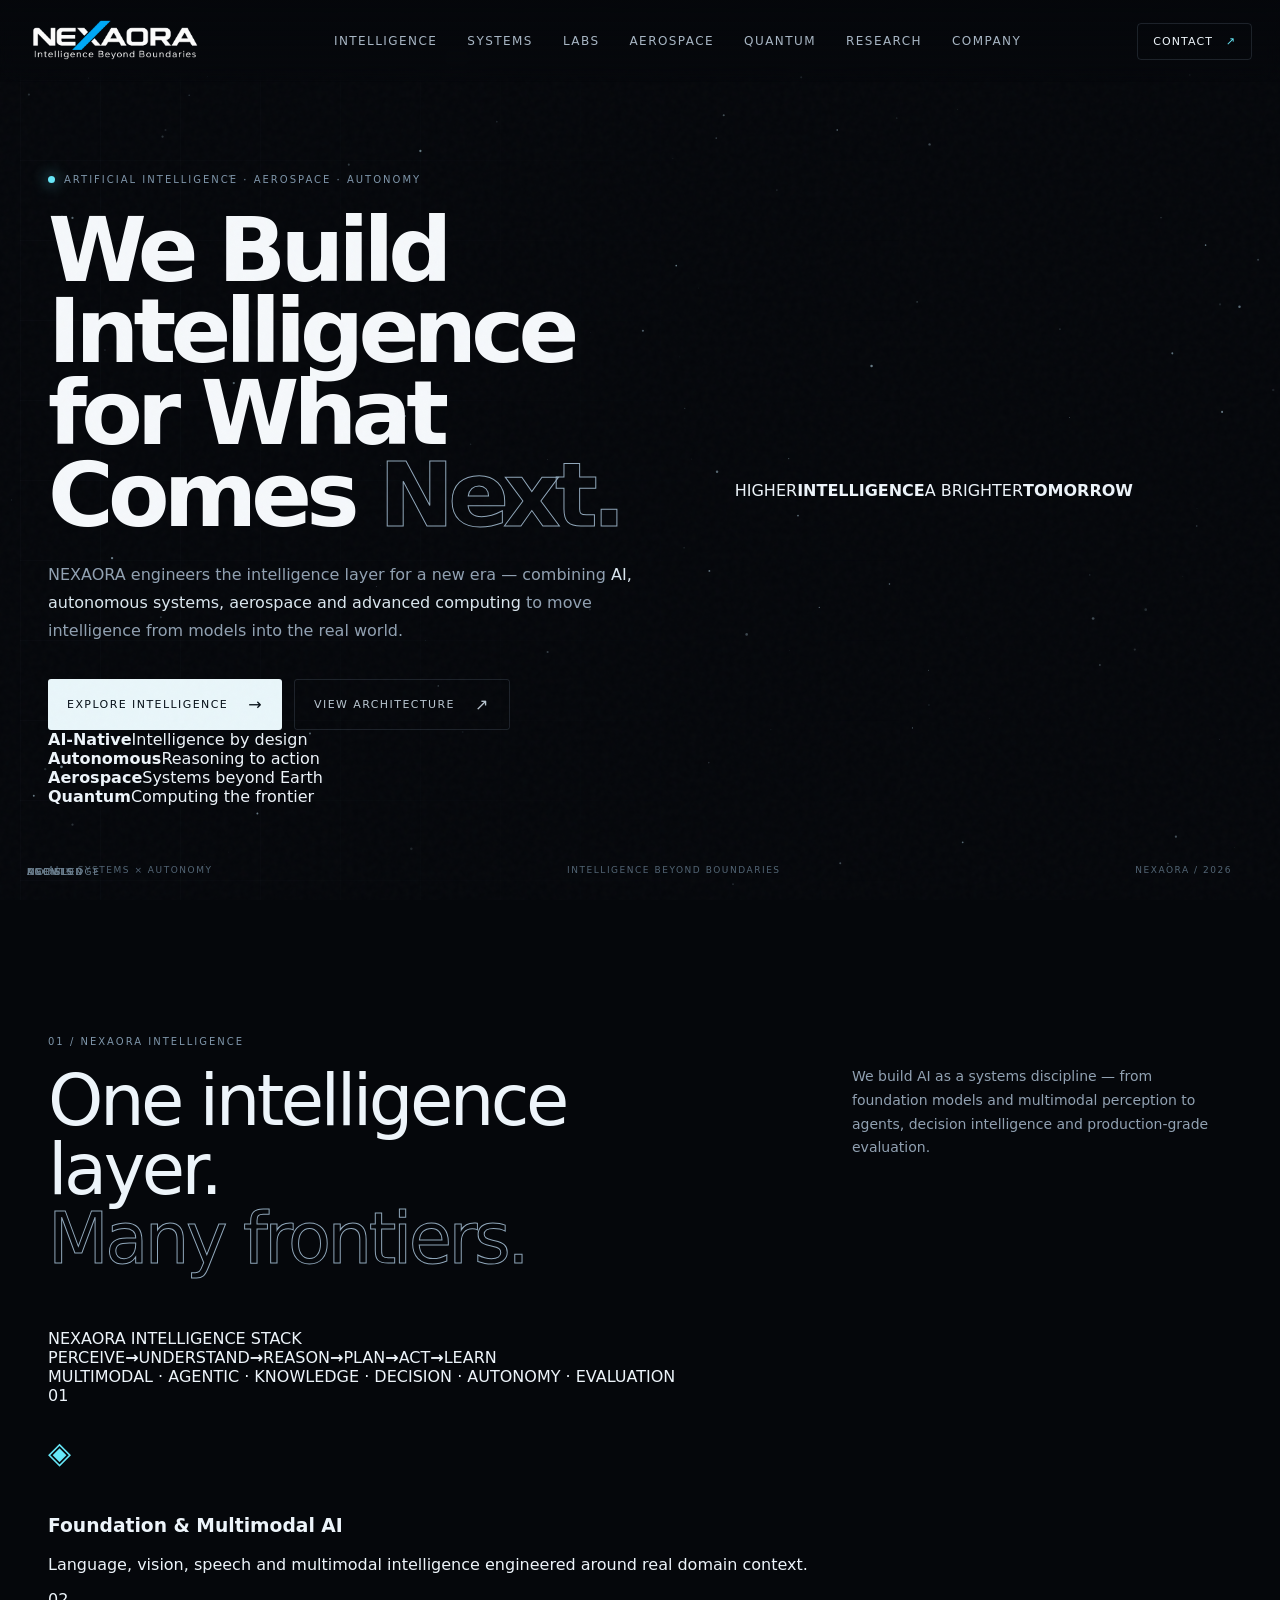
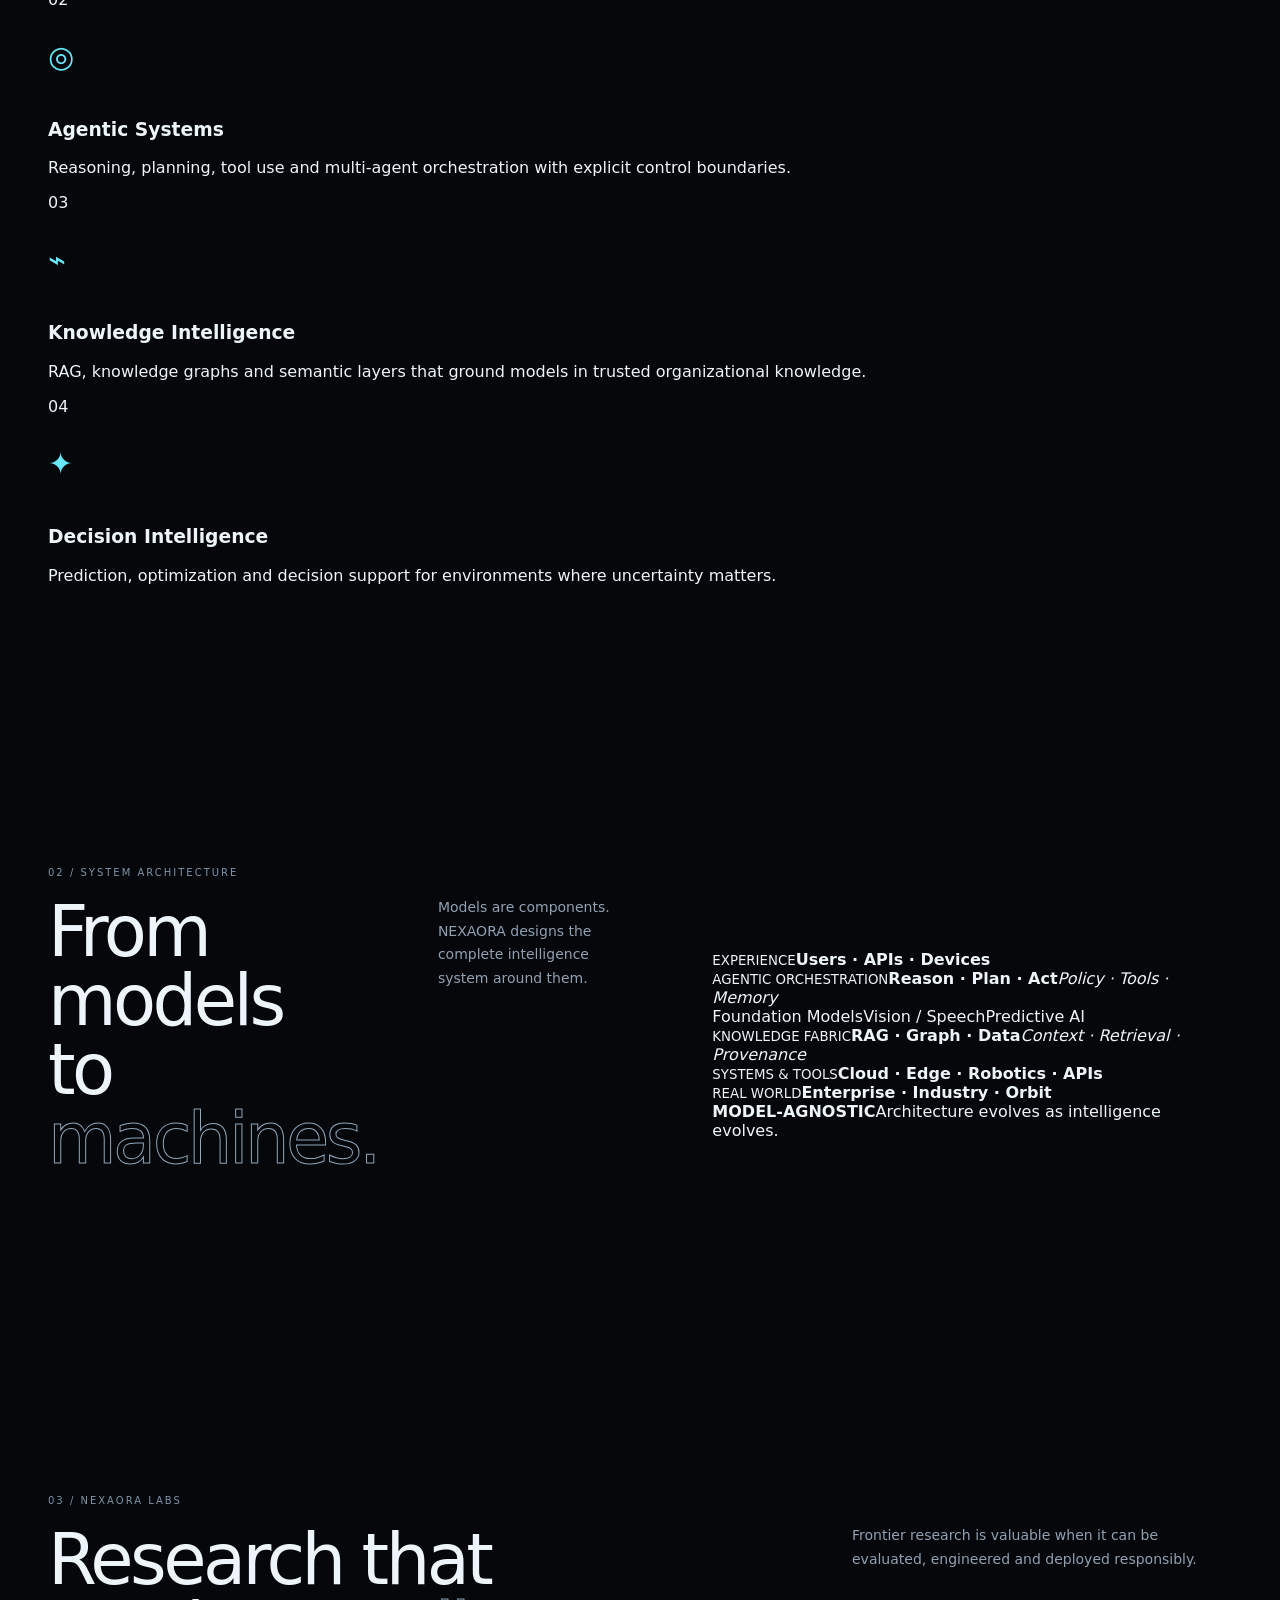
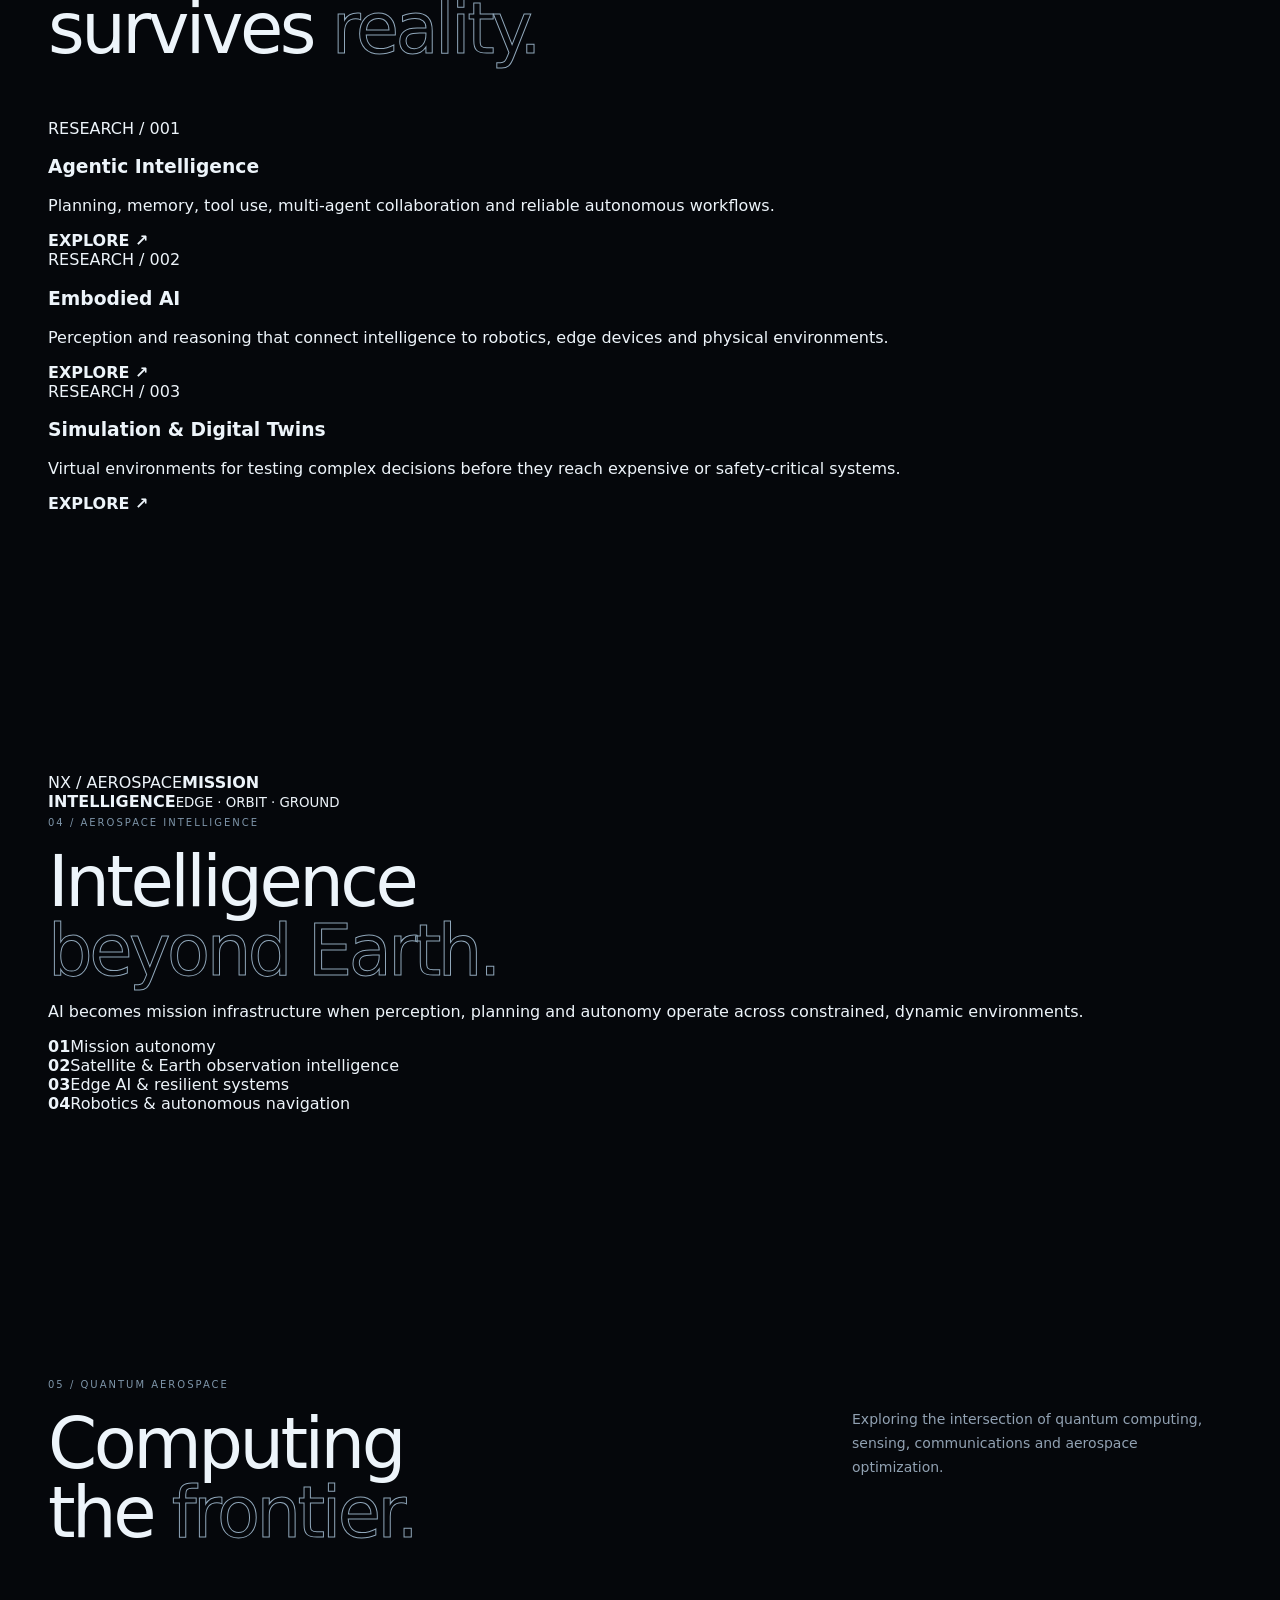
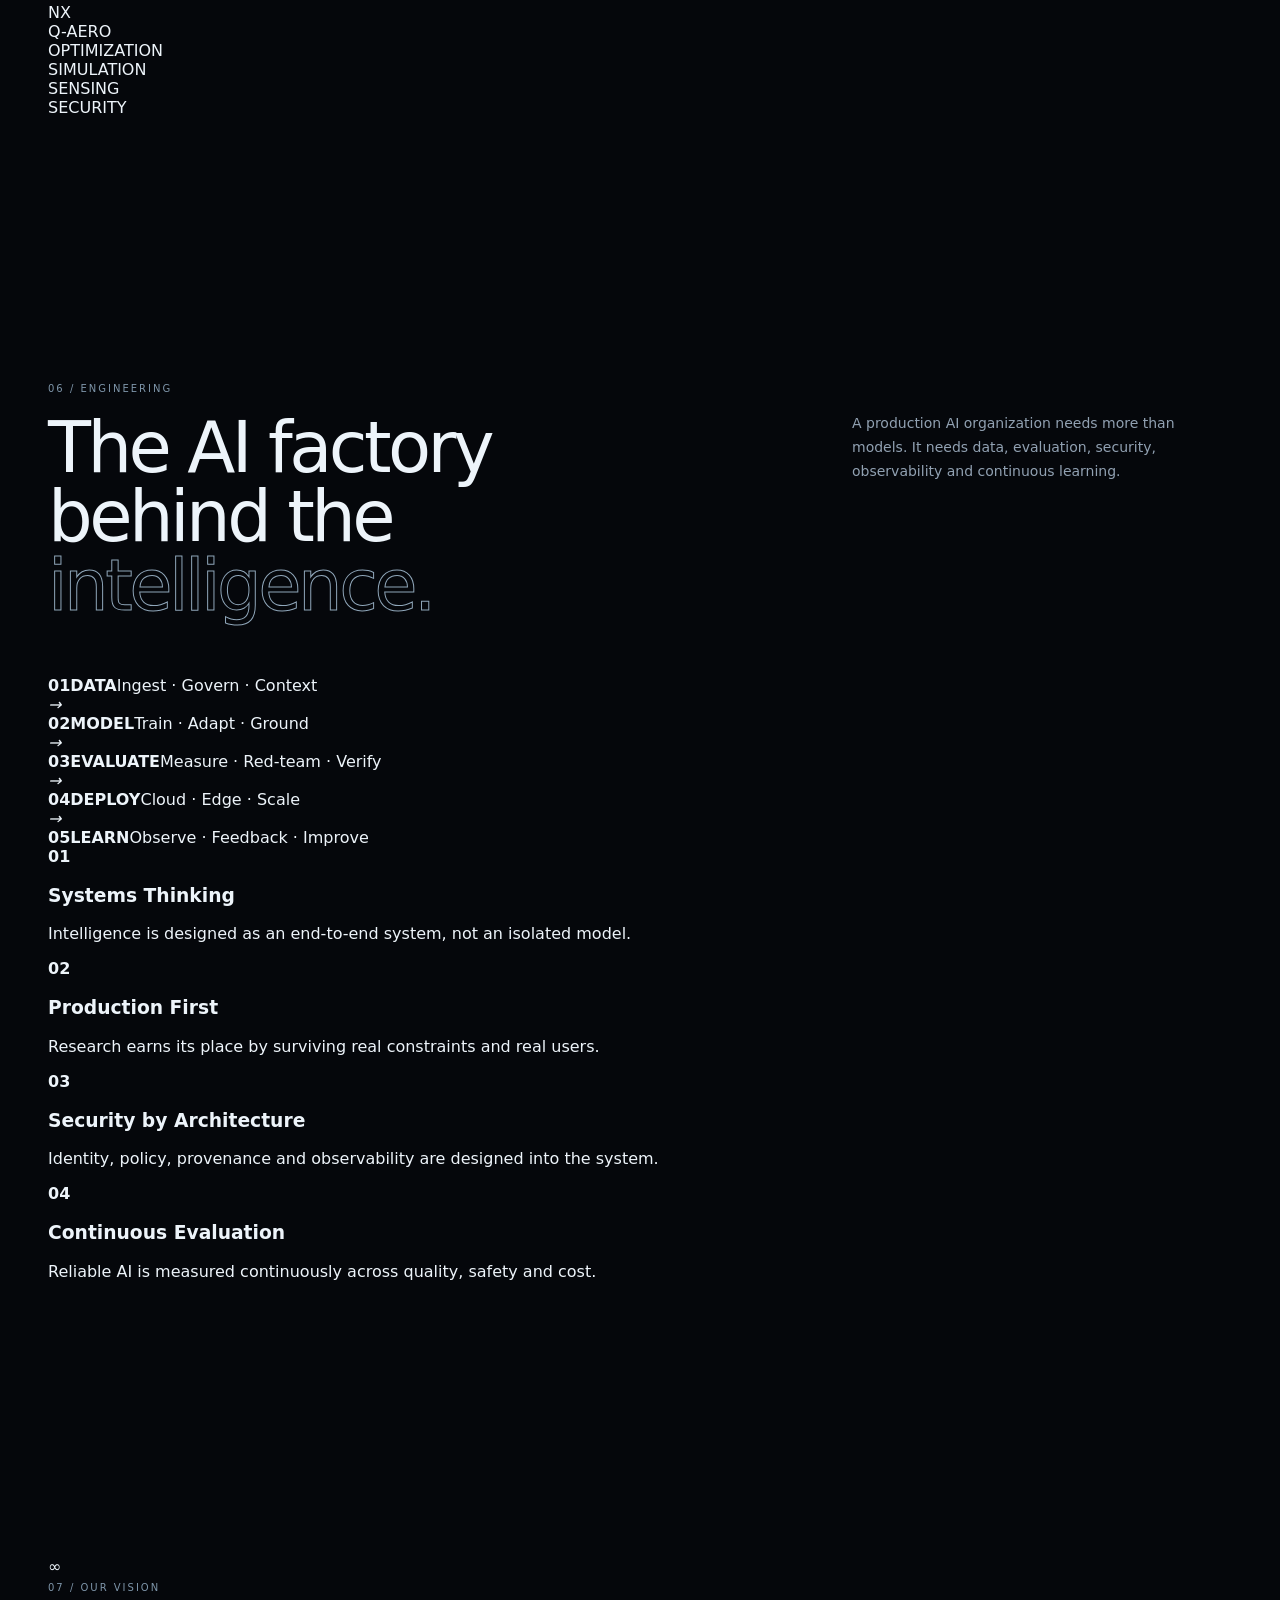
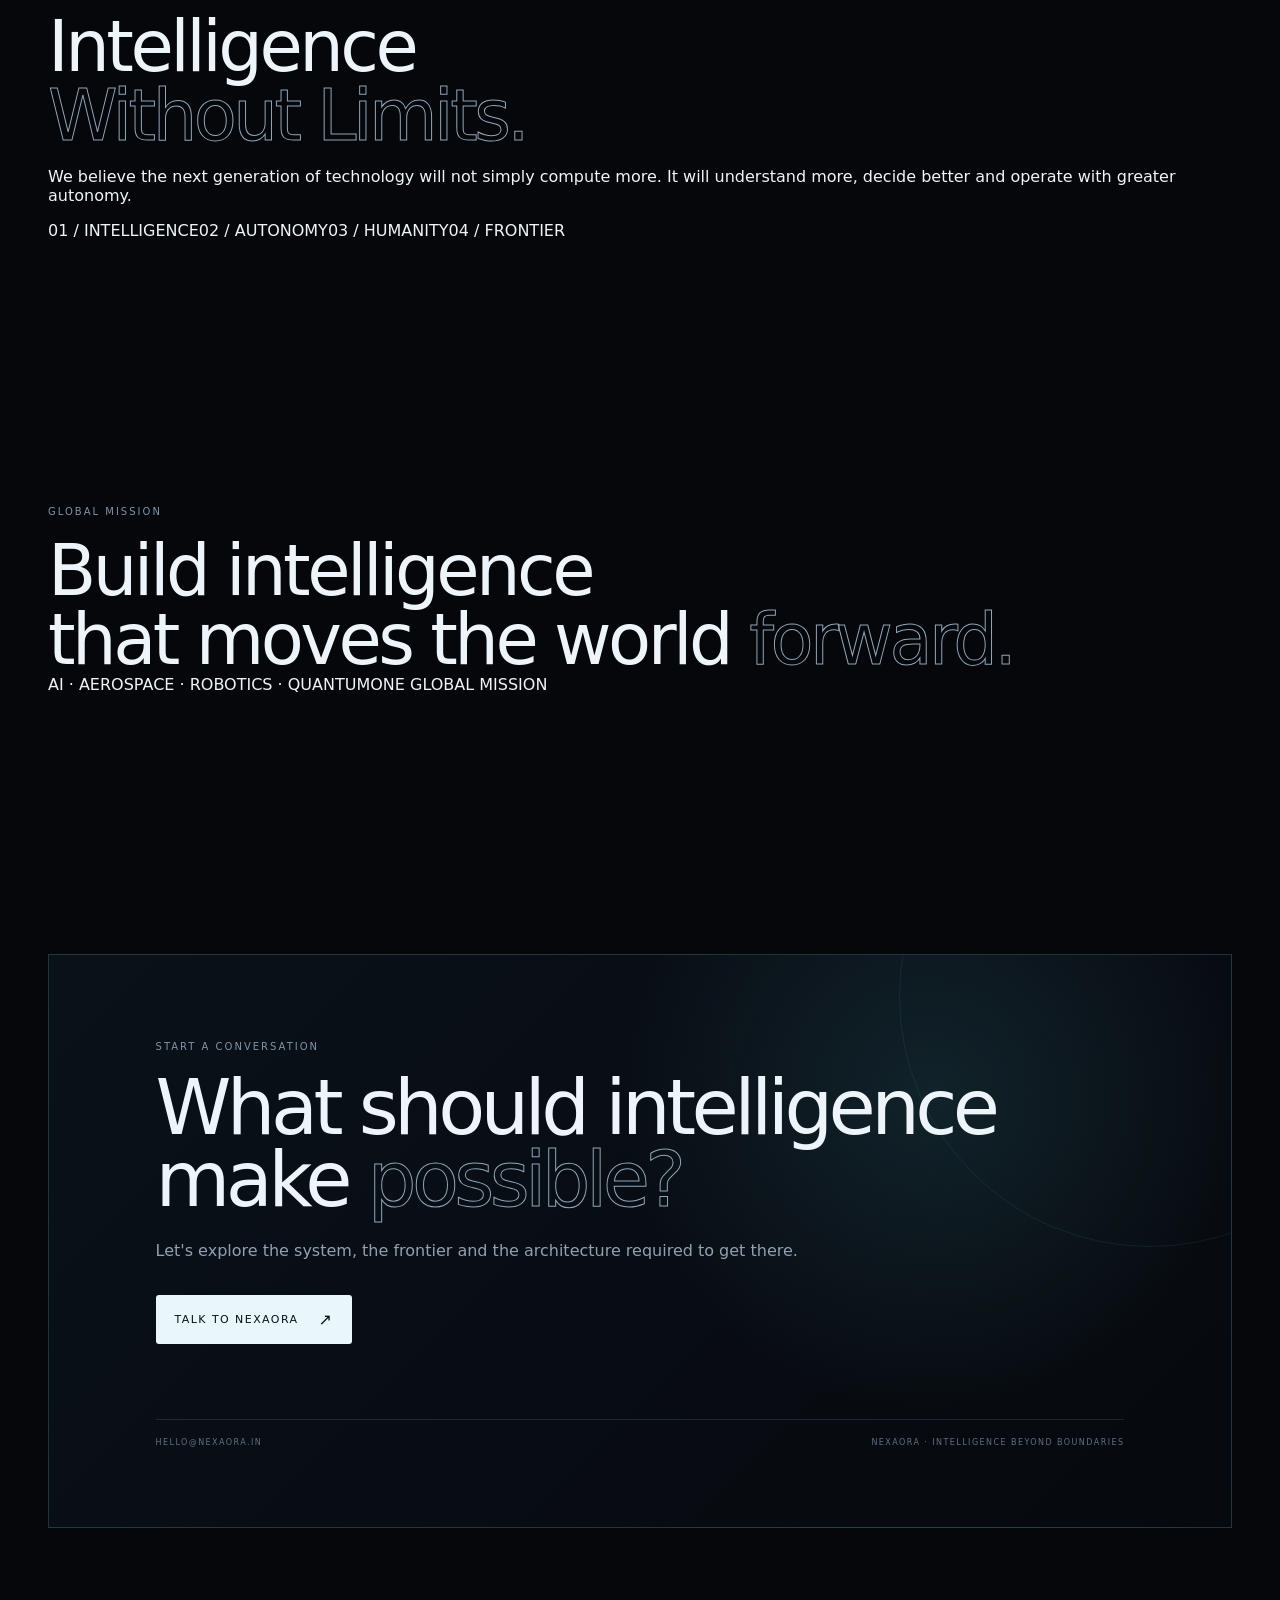
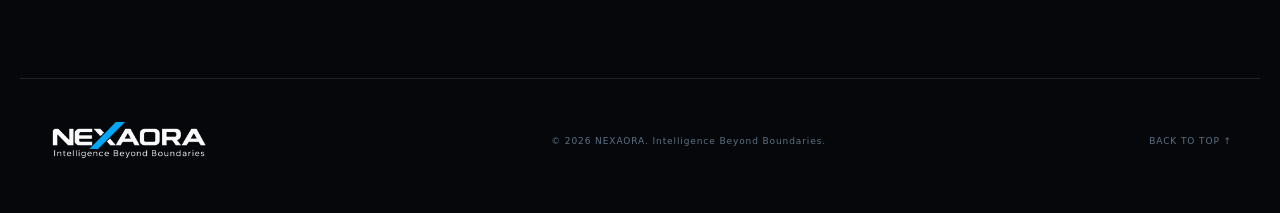
==== commit 648c1ae3: "Rearchitect NEXAORA as a FAANG-level AI systems company" ====
--- a/public/index.html
+++ b/public/index.html
@@ -1,97 +1,110 @@
-<!DOCTYPE html>
+<!doctype html>
 <html lang="en">
 <head>
-  <meta charset="UTF-8">
-  <meta name="viewport" content="width=device-width, initial-scale=1.0">
-  <meta name="description" content="NEXAORA — We build intelligence for what comes next across AI, aerospace, robotics, technologies and quantum aerospace.">
-  <title>NEXAORA — We Build Intelligence for What Comes Next.</title>
+  <meta charset="utf-8">
+  <meta name="viewport" content="width=device-width, initial-scale=1">
+  <meta name="theme-color" content="#05070b">
+  <meta name="description" content="NEXAORA engineers intelligence systems across artificial intelligence, autonomous systems, aerospace and quantum technologies.">
+  <title>NEXAORA — Intelligence Systems for What Comes Next.</title>
   <link rel="stylesheet" href="assets/css/style.css">
-  <style>
-    /* Approved NEXAORA hero direction */
-    .hero-approved{min-height:100vh;position:relative;max-width:none;overflow:hidden;display:flex;align-items:center;padding:140px max(28px,calc((100vw - 1240px)/2)) 88px;background:radial-gradient(circle at 78% 52%,rgba(36,126,184,.16),transparent 24%),linear-gradient(90deg,#03070c 0%,#06111a 48%,#02070c 100%)}
-    .hero-approved:before{content:"";position:absolute;inset:0;background:radial-gradient(circle at 78% 58%,rgba(89,211,255,.08),transparent 23%),linear-gradient(90deg,rgba(3,7,12,.96) 0%,rgba(3,7,12,.78) 42%,rgba(3,7,12,.15) 72%,rgba(3,7,12,.72) 100%);z-index:1;pointer-events:none}
-    .hero-approved:after{content:"";position:absolute;width:760px;height:760px;right:-120px;top:52%;transform:translateY(-50%);border-radius:50%;background:radial-gradient(circle at 42% 34%,#143c5c 0 7%,#0a2135 24%,#06121e 53%,transparent 70%);box-shadow:inset -55px -30px 110px rgba(0,0,0,.95),0 0 100px rgba(43,168,229,.11);z-index:0}
-    .hero-approved .hero-copy{width:min(650px,62vw);position:relative;z-index:3}
-    .hero-approved .eyebrow{font-size:10px;letter-spacing:.18em;color:#8da9b9;display:flex;align-items:center;gap:10px;white-space:nowrap}
-    .hero-approved .eyebrow:before{content:"";width:28px;height:1px;background:#5ee7ff;box-shadow:0 0 14px #5ee7ff}
-    .hero-approved h1{font-size:clamp(52px,6.4vw,88px);line-height:.95;letter-spacing:-.065em;font-weight:500;max-width:700px;margin:25px 0 25px;color:#f5f8fb}
-    .hero-approved h1 strong{font-weight:500;color:#f5f8fb}.hero-approved h1 em{font-style:normal;color:transparent;-webkit-text-stroke:1px rgba(185,211,226,.85)}
-    .hero-approved .hero-lead{max-width:590px;font-size:15px;line-height:1.8;color:#9aabb8}.hero-approved .hero-lead strong{color:#dce8ee;font-weight:500}
-    .hero-approved .hero-actions{margin-top:32px}.hero-approved .btn.primary{background:#eaf8fc}.hero-approved .btn.ghost{border-color:rgba(130,177,201,.25)}
-    .hero-earth{position:absolute;right:-30px;top:50%;width:min(700px,58vw);height:min(700px,58vw);transform:translateY(-50%);border-radius:50%;z-index:2;overflow:visible;background:radial-gradient(circle at 38% 31%,rgba(79,183,233,.48),transparent 18%),radial-gradient(circle at 46% 45%,#0b3852 0%,#082238 29%,#06121f 58%,#02070b 76%);box-shadow:-25px 25px 90px rgba(0,0,0,.8),inset -75px -45px 120px rgba(0,0,0,.92),0 0 80px rgba(41,159,220,.12)}
-    .hero-earth:before{content:"";position:absolute;inset:7%;border-radius:50%;background:repeating-linear-gradient(25deg,transparent 0 15px,rgba(75,186,226,.07) 16px 18px,transparent 19px 33px),repeating-linear-gradient(105deg,transparent 0 27px,rgba(74,155,204,.06) 28px 31px,transparent 32px 52px);mix-blend-mode:screen;opacity:.9}
-    .hero-earth:after{content:"";position:absolute;inset:-9%;border:1px solid rgba(85,202,244,.28);border-left-color:transparent;border-bottom-color:rgba(85,202,244,.07);border-radius:50%;transform:rotate(-18deg) scaleY(.33);box-shadow:0 0 35px rgba(76,205,255,.08)}
-    .earth-land{position:absolute;inset:17% 12%;border-radius:50%;opacity:.55;background:radial-gradient(ellipse at 48% 40%,rgba(64,166,201,.3),transparent 40%),linear-gradient(140deg,transparent 32%,rgba(35,125,151,.22) 34% 43%,transparent 45%),linear-gradient(25deg,transparent 50%,rgba(55,152,177,.17) 51% 58%,transparent 60%);filter:blur(7px)}
-    .earth-glow{position:absolute;inset:-2%;border-radius:50%;border:1px solid rgba(98,218,255,.22);box-shadow:0 0 40px rgba(67,195,244,.08)}
-    .hero-orbit{position:absolute;inset:-9%;border:1px solid rgba(102,214,255,.18);border-radius:50%;transform:rotate(-20deg) scaleY(.34);animation:heroOrbit 18s linear infinite}
-    .hero-orbit:after{content:"";position:absolute;width:7px;height:7px;border-radius:50%;background:#62eaff;box-shadow:0 0 20px 5px rgba(98,234,255,.5);left:19%;top:14%}
-    .hero-orbit-two{position:absolute;inset:-16%;border:1px solid rgba(92,181,230,.1);border-radius:50%;transform:rotate(30deg) scaleY(.28)}
-    .hero-side-label{position:absolute;right:2.5%;top:25%;z-index:4;text-align:left;color:#8ca9b9;font-size:10px;line-height:1.25;letter-spacing:.19em;text-transform:uppercase}
-    .hero-side-label b{display:block;color:#e6f3f8;font-size:14px;letter-spacing:.18em;font-weight:500;margin:2px 0 9px}.hero-side-label span{display:block}.hero-side-label .cyan{color:#62eaff}
-    .hero-approved .hero-footer{z-index:4;bottom:27px;left:max(28px,calc((100vw - 1240px)/2));right:max(28px,calc((100vw - 1240px)/2));color:#526a79}
-    .hero-pillars{position:relative;z-index:4;display:grid;grid-template-columns:repeat(4,1fr);gap:12px;max-width:700px;margin-top:48px;padding-top:18px;border-top:1px solid rgba(125,175,198,.15)}
-    .hero-pillar{min-height:60px}.hero-pillar i{display:block;width:22px;height:22px;border:1px solid rgba(98,234,255,.45);border-radius:50%;margin-bottom:9px;position:relative}.hero-pillar i:after{content:"";position:absolute;inset:5px;border:1px solid rgba(98,234,255,.25);border-radius:50%}.hero-pillar:nth-child(2) i{border-radius:3px;transform:rotate(45deg)}.hero-pillar:nth-child(3) i{clip-path:polygon(50% 0,100% 50%,50% 100%,0 50%);background:rgba(98,234,255,.08)}.hero-pillar:nth-child(4) i{border-radius:0;transform:rotate(45deg);width:18px;height:18px;margin:2px 0 11px 2px}.hero-pillar strong{display:block;font-size:9px;letter-spacing:.12em;text-transform:uppercase;color:#d2e1e8;font-weight:500}.hero-pillar span{display:block;margin-top:4px;color:#617988;font-size:8px;letter-spacing:.06em}
-    @keyframes heroOrbit{to{transform:rotate(340deg) scaleY(.34)}}
-    @media(max-width:900px){.hero-approved{padding-top:125px;min-height:900px}.hero-approved .hero-copy{width:100%}.hero-approved:after{width:620px;height:620px;right:-300px;top:58%;opacity:.75}.hero-earth{width:570px;height:570px;right:-250px;top:61%;opacity:.72}.hero-side-label{right:5%;top:56%;font-size:8px}.hero-pillars{grid-template-columns:repeat(2,1fr);max-width:500px}.hero-approved .hero-footer{display:none}}
-  </style>
 </head>
 <body>
-  <canvas id="stars"></canvas>
-  <div class="noise"></div>
+  <canvas id="stars" aria-hidden="true"></canvas>
+  <div class="noise" aria-hidden="true"></div>
 
   <header class="site-header">
-    <a class="brand" href="#top" aria-label="NEXAORA home"><img class="brand-logo brand-logo-on-dark" src="assets/images/nexaora-logo-on-dark.png" alt="NEXAORA - Intelligence Beyond Boundaries"></a>
-    <nav>
-      <a href="#top">Home</a><a href="#about">About</a><a href="#platform">Intelligence</a><a href="#labs">Labs</a><a href="#technologies">Technologies</a><a href="#quantum">Quantum Aerospace</a><a href="#careers">Careers</a><a href="#contact">Contact</a>
+    <a class="brand" href="#top" aria-label="NEXAORA home"><img class="brand-logo brand-logo-on-dark" src="assets/images/nexaora-logo-on-dark.png" alt="NEXAORA — Intelligence Beyond Boundaries"></a>
+    <nav aria-label="Primary navigation">
+      <a href="#intelligence">Intelligence</a><a href="#systems">Systems</a><a href="#labs">Labs</a><a href="#aerospace">Aerospace</a><a href="#quantum">Quantum</a><a href="#research">Research</a><a href="#company">Company</a>
     </nav>
-    <a class="header-cta" href="#contact">Get in Touch <span>↗</span></a>
-    <button class="menu" aria-label="Open menu"><span></span><span></span></button>
+    <a class="header-cta" href="#contact">Contact <span>↗</span></a>
+    <button class="menu" aria-label="Open navigation" aria-expanded="false"><span></span><span></span></button>
   </header>
 
   <main id="top">
-    <section class="hero-approved">
+    <section class="hero-approved hero" aria-labelledby="hero-title">
+      <div class="hero-grid" aria-hidden="true"></div>
       <div class="hero-copy reveal">
-        <div class="eyebrow">ARTIFICIAL INTELLIGENCE | AEROSPACE | A BETTER TOMORROW</div>
-        <h1>We Build <strong>Intelligence</strong><br>for What Comes <em>Next.</em></h1>
-        <p class="hero-lead">NEXAORA is building the intelligence layer for a new era — combining <strong>AI, aerospace, autonomous systems and advanced technologies</strong> to create capabilities that move from imagination into the real world.</p>
-        <div class="hero-actions"><a class="btn primary" href="#platform">Explore Intelligence <span>→</span></a><a class="btn ghost" href="#contact">Get in Touch</a></div>
+        <div class="eyebrow"><span></span>ARTIFICIAL INTELLIGENCE · AEROSPACE · AUTONOMY</div>
+        <h1 id="hero-title">We Build <strong>Intelligence</strong><br>for What Comes <em>Next.</em></h1>
+        <p class="hero-lead">NEXAORA engineers the intelligence layer for a new era — combining <strong>AI, autonomous systems, aerospace and advanced computing</strong> to move intelligence from models into the real world.</p>
+        <div class="hero-actions"><a class="btn primary" href="#intelligence">Explore Intelligence <span>→</span></a><a class="btn ghost" href="#systems">View Architecture <span>↗</span></a></div>
         <div class="hero-pillars">
-          <div class="hero-pillar"><i></i><strong>AI-Native Innovation</strong><span>Intelligence by design</span></div>
-          <div class="hero-pillar"><i></i><strong>Aerospace Intelligence</strong><span>Systems beyond earth</span></div>
-          <div class="hero-pillar"><i></i><strong>Real-World Impact</strong><span>From models to missions</span></div>
-          <div class="hero-pillar"><i></i><strong>Quantum Aerospace</strong><span>Computing the frontier</span></div>
+          <div class="hero-pillar"><i></i><strong>AI-Native</strong><span>Intelligence by design</span></div>
+          <div class="hero-pillar"><i></i><strong>Autonomous</strong><span>Reasoning to action</span></div>
+          <div class="hero-pillar"><i></i><strong>Aerospace</strong><span>Systems beyond Earth</span></div>
+          <div class="hero-pillar"><i></i><strong>Quantum</strong><span>Computing the frontier</span></div>
         </div>
       </div>
-      <div class="hero-earth"><div class="earth-land"></div><div class="earth-glow"></div><div class="hero-orbit"></div><div class="hero-orbit-two"></div></div>
-      <div class="hero-side-label"><span>HIGHER</span><b>INTELLIGENCE</b><span class="cyan">A BRIGHTER</span><b>TOMORROW</b></div>
-      <div class="hero-footer"><span>AI × AEROSPACE × AUTONOMY</span><span>INTELLIGENCE BEYOND BOUNDARIES</span><span>NEXAORA / 2026</span></div>
+      <div class="hero-earth" aria-hidden="true"><div class="earth-land"></div><div class="earth-glow"></div><div class="hero-orbit"></div><div class="hero-orbit-two"></div></div>
+      <div class="hero-side-label" aria-hidden="true"><span>HIGHER</span><b>INTELLIGENCE</b><span class="cyan">A BRIGHTER</span><b>TOMORROW</b></div>
+      <div class="hero-footer"><span>AI × SYSTEMS × AUTONOMY</span><span>INTELLIGENCE BEYOND BOUNDARIES</span><span>NEXAORA / 2026</span></div>
     </section>
 
-    <section id="platform" class="section platform">
-      <div class="section-head reveal"><div><span class="kicker">01 / NEXAORA INTELLIGENCE</span><h2>One intelligence layer.<br><em>Many frontiers.</em></h2></div><p>We combine advanced intelligence with engineering disciplines that turn digital reasoning into real-world capability.</p></div>
-      <div class="platform-grid">
-        <article class="feature-card large reveal"><span class="card-no">01</span><div class="icon ai">◈</div><h3>NEXAORA Intelligence</h3><p>Agentic AI, decision intelligence, computer vision, multimodal systems and mission-aware automation.</p><div class="line"></div><span class="tag">INTELLIGENCE</span></article>
-        <article id="labs" class="feature-card reveal"><span class="card-no">02</span><div class="icon">◎</div><h3>NEXAORA Labs</h3><p>Researching frontier models, autonomy, simulation and the next generation of intelligent systems.</p><span class="tag">RESEARCH</span></article>
-        <article id="technologies" class="feature-card reveal"><span class="card-no">03</span><div class="icon">⬡</div><h3>NEXAORA Technologies</h3><p>Turning breakthrough intelligence into deployable platforms, software, robotics and mission systems.</p><span class="tag">ENGINEERING</span></article>
-        <article id="quantum" class="feature-card wide reveal"><span class="card-no">04</span><div><div class="icon">✦</div><h3>NEXAORA Quantum Aerospace</h3><p>Exploring quantum-enabled computing, sensing and communications for aerospace systems beyond today's limits.</p></div><div class="defence-rings"><span></span><span></span><span></span><b>NX<br>Q-AERO</b></div><span class="tag">QUANTUM FRONTIER</span></article>
+    <section id="intelligence" class="section intelligence">
+      <div class="section-head reveal"><div><span class="kicker">01 / NEXAORA INTELLIGENCE</span><h2>One intelligence layer.<br><em>Many frontiers.</em></h2></div><p>We build AI as a systems discipline — from foundation models and multimodal perception to agents, decision intelligence and production-grade evaluation.</p></div>
+      <div class="intelligence-stack reveal">
+        <div class="stack-label">NEXAORA INTELLIGENCE STACK</div>
+        <div class="stack-flow"><span>PERCEIVE</span><b>→</b><span>UNDERSTAND</span><b>→</b><span>REASON</span><b>→</b><span>PLAN</span><b>→</b><span>ACT</span><b>→</b><span>LEARN</span></div>
+        <div class="stack-sub">MULTIMODAL · AGENTIC · KNOWLEDGE · DECISION · AUTONOMY · EVALUATION</div>
+      </div>
+      <div class="capability-grid">
+        <article class="capability reveal"><span class="cap-index">01</span><div class="icon">◈</div><h3>Foundation & Multimodal AI</h3><p>Language, vision, speech and multimodal intelligence engineered around real domain context.</p><span class="tag">MODELS</span></article>
+        <article class="capability reveal"><span class="cap-index">02</span><div class="icon">◎</div><h3>Agentic Systems</h3><p>Reasoning, planning, tool use and multi-agent orchestration with explicit control boundaries.</p><span class="tag">AGENTS</span></article>
+        <article class="capability reveal"><span class="cap-index">03</span><div class="icon">⌁</div><h3>Knowledge Intelligence</h3><p>RAG, knowledge graphs and semantic layers that ground models in trusted organizational knowledge.</p><span class="tag">KNOWLEDGE</span></article>
+        <article class="capability reveal"><span class="cap-index">04</span><div class="icon">✦</div><h3>Decision Intelligence</h3><p>Prediction, optimization and decision support for environments where uncertainty matters.</p><span class="tag">DECISION</span></article>
       </div>
     </section>
 
-    <section id="domains" class="section domains">
-      <div class="section-head reveal"><div><span class="kicker">02 / TECHNOLOGY DOMAINS</span><h2>From intelligence<br>to <em>action.</em></h2></div><p>Capabilities developed across AI, aerospace, robotics and quantum technologies reinforce one another.</p></div>
-      <div class="domain-list"><div class="domain reveal"><span>01</span><div><h3>AI & Cognitive Systems</h3><p>Foundation models · Agentic workflows · Vision · Speech · Decision intelligence</p></div><b>↗</b></div><div class="domain reveal"><span>02</span><div><h3>Aerospace Intelligence</h3><p>Satellite analytics · Mission autonomy · Earth observation · Ground systems</p></div><b>↗</b></div><div class="domain reveal"><span>03</span><div><h3>Robotics & Autonomous Systems</h3><p>Perception · Navigation · Manipulation · Swarms · Human-machine teaming</p></div><b>↗</b></div><div class="domain reveal"><span>04</span><div><h3>Quantum Aerospace</h3><p>Quantum computing · Quantum sensing · Secure communications · Advanced simulation</p></div><b>↗</b></div></div>
+    <section id="systems" class="section systems">
+      <div class="section-head reveal"><div><span class="kicker">02 / SYSTEM ARCHITECTURE</span><h2>From models<br>to <em>machines.</em></h2></div><p>Models are components. NEXAORA designs the complete intelligence system around them.</p></div>
+      <div class="architecture reveal">
+        <div class="arch-node edge"><small>EXPERIENCE</small><strong>Users · APIs · Devices</strong></div>
+        <div class="arch-line"></div>
+        <div class="arch-node orchestration"><small>AGENTIC ORCHESTRATION</small><strong>Reason · Plan · Act</strong><em>Policy · Tools · Memory</em></div>
+        <div class="arch-branches"><span>Foundation Models</span><span>Vision / Speech</span><span>Predictive AI</span></div>
+        <div class="arch-node knowledge"><small>KNOWLEDGE FABRIC</small><strong>RAG · Graph · Data</strong><em>Context · Retrieval · Provenance</em></div>
+        <div class="arch-node systems-node"><small>SYSTEMS & TOOLS</small><strong>Cloud · Edge · Robotics · APIs</strong></div>
+        <div class="arch-node realworld"><small>REAL WORLD</small><strong>Enterprise · Industry · Orbit</strong></div>
+        <div class="arch-metric"><b>MODEL-AGNOSTIC</b><span>Architecture evolves as intelligence evolves.</span></div>
+      </div>
     </section>
 
-    <section id="systems" class="section systems"><div class="systems-visual reveal"><div class="map-grid"></div><div class="crosshair c1"></div><div class="crosshair c2"></div><div class="crosshair c3"></div><div class="system-panel"><span>NX SYSTEMS / LIVE</span><strong>INTELLIGENCE<br>→ DECISION<br>→ ACTION</strong><small>EDGE · CLOUD · ORBIT</small></div></div><div class="systems-copy reveal"><span class="kicker">03 / SYSTEMS ENGINEERING</span><h2>Built for the edge of <em>possibility.</em></h2><p>NEXAORA approaches difficult problems as complete systems — combining software, AI, robotics, sensing, communications and mission engineering.</p><ul><li><span>01</span> Sense — understand complex environments</li><li><span>02</span> Think — reason over data and uncertainty</li><li><span>03</span> Decide — recommend or act with guardrails</li><li><span>04</span> Learn — improve through feedback and simulation</li></ul><a class="text-link" href="#contact">Discuss a system challenge <span>→</span></a></div></section>
+    <section id="labs" class="section labs">
+      <div class="section-head reveal"><div><span class="kicker">03 / NEXAORA LABS</span><h2>Research that<br>survives <em>reality.</em></h2></div><p>Frontier research is valuable when it can be evaluated, engineered and deployed responsibly.</p></div>
+      <div class="lab-grid">
+        <article class="lab-card reveal"><span>RESEARCH / 001</span><h3>Agentic Intelligence</h3><p>Planning, memory, tool use, multi-agent collaboration and reliable autonomous workflows.</p><b>EXPLORE ↗</b></article>
+        <article class="lab-card reveal"><span>RESEARCH / 002</span><h3>Embodied AI</h3><p>Perception and reasoning that connect intelligence to robotics, edge devices and physical environments.</p><b>EXPLORE ↗</b></article>
+        <article class="lab-card reveal"><span>RESEARCH / 003</span><h3>Simulation & Digital Twins</h3><p>Virtual environments for testing complex decisions before they reach expensive or safety-critical systems.</p><b>EXPLORE ↗</b></article>
+      </div>
+    </section>
 
-    <section id="about" class="section about"><div class="about-number">N<span>X</span></div><div class="about-copy reveal"><span class="kicker">04 / OUR VISION</span><h2>Intelligence <em>Without Limits.</em></h2><p>NEXAORA exists to build technologies where intelligence meets the physical world — creating systems that are more capable, adaptive and resilient while keeping human purpose and responsibility at the center.</p><div class="stats"><div><strong>04</strong><span>Pillars of innovation</span></div><div><strong>01</strong><span>Global mission</span></div><div><strong>∞</strong><span>Possibilities ahead</span></div></div></div></section>
+    <section id="aerospace" class="section aerospace">
+      <div class="aerospace-visual reveal"><div class="planet"></div><div class="aero-orbit a1"></div><div class="aero-orbit a2"></div><div class="telemetry"><span>NX / AEROSPACE</span><b>MISSION<br>INTELLIGENCE</b><small>EDGE · ORBIT · GROUND</small></div></div>
+      <div class="aerospace-copy reveal"><span class="kicker">04 / AEROSPACE INTELLIGENCE</span><h2>Intelligence<br><em>beyond Earth.</em></h2><p>AI becomes mission infrastructure when perception, planning and autonomy operate across constrained, dynamic environments.</p><div class="aero-list"><div><b>01</b><span>Mission autonomy</span></div><div><b>02</b><span>Satellite & Earth observation intelligence</span></div><div><b>03</b><span>Edge AI & resilient systems</span></div><div><b>04</b><span>Robotics & autonomous navigation</span></div></div></div>
+    </section>
 
-    <section id="careers" class="section global"><div class="section-head reveal"><div><span class="kicker">05 / GLOBAL MISSION</span><h2>Designed for a<br><em>borderless world.</em></h2></div><p>We bring together researchers, engineers, builders and mission partners to create responsible next-generation capabilities.</p></div><div class="globe reveal"><div class="globe-lines"></div><div class="globe-dot d1"></div><div class="globe-dot d2"></div><div class="globe-dot d3"></div><div class="globe-dot d4"></div></div><div class="regions"><span>INDIA</span><span>USA</span><span>EUROPE</span><span>UK</span><span>UAE</span><span>SINGAPORE</span><span>CANADA</span></div></section>
+    <section id="quantum" class="section quantum">
+      <div class="section-head reveal"><div><span class="kicker">05 / QUANTUM AEROSPACE</span><h2>Computing<br>the <em>frontier.</em></h2></div><p>Exploring the intersection of quantum computing, sensing, communications and aerospace optimization.</p></div>
+      <div class="quantum-core reveal"><div class="q-ring r1"></div><div class="q-ring r2"></div><div class="q-ring r3"></div><div class="q-core">NX<br><span>Q-AERO</span></div><div class="q-label q1">OPTIMIZATION</div><div class="q-label q2">SIMULATION</div><div class="q-label q3">SENSING</div><div class="q-label q4">SECURITY</div></div>
+    </section>
 
-    <section id="contact" class="section contact"><div class="contact-card reveal"><span class="kicker">06 / LET'S BUILD</span><h2>The next frontier<br>starts with a <em>conversation.</em></h2><p>Tell us about the mission, challenge or capability you are exploring.</p><a class="btn primary" href="mailto:connect@nexaora.in">connect@nexaora.in <span>↗</span></a><div class="contact-meta"><span>nexaora.in</span><span>AI · AEROSPACE · ROBOTICS · QUANTUM</span></div></div></section>
+    <section id="research" class="section engineering">
+      <div class="section-head reveal"><div><span class="kicker">06 / ENGINEERING</span><h2>The AI factory<br>behind the <em>intelligence.</em></h2></div><p>A production AI organization needs more than models. It needs data, evaluation, security, observability and continuous learning.</p></div>
+      <div class="factory reveal"><div class="factory-step"><b>01</b><strong>DATA</strong><span>Ingest · Govern · Context</span></div><i>→</i><div class="factory-step"><b>02</b><strong>MODEL</strong><span>Train · Adapt · Ground</span></div><i>→</i><div class="factory-step"><b>03</b><strong>EVALUATE</strong><span>Measure · Red-team · Verify</span></div><i>→</i><div class="factory-step"><b>04</b><strong>DEPLOY</strong><span>Cloud · Edge · Scale</span></div><i>→</i><div class="factory-step"><b>05</b><strong>LEARN</strong><span>Observe · Feedback · Improve</span></div></div>
+      <div class="principles"><div class="principle reveal"><b>01</b><h3>Systems Thinking</h3><p>Intelligence is designed as an end-to-end system, not an isolated model.</p></div><div class="principle reveal"><b>02</b><h3>Production First</h3><p>Research earns its place by surviving real constraints and real users.</p></div><div class="principle reveal"><b>03</b><h3>Security by Architecture</h3><p>Identity, policy, provenance and observability are designed into the system.</p></div><div class="principle reveal"><b>04</b><h3>Continuous Evaluation</h3><p>Reliable AI is measured continuously across quality, safety and cost.</p></div></div>
+    </section>
+
+    <section id="company" class="section vision">
+      <div class="vision-mark reveal">∞</div><div class="vision-copy reveal"><span class="kicker">07 / OUR VISION</span><h2>Intelligence<br><em>Without Limits.</em></h2><p>We believe the next generation of technology will not simply compute more. It will understand more, decide better and operate with greater autonomy.</p><div class="vision-grid"><span>01 / INTELLIGENCE</span><span>02 / AUTONOMY</span><span>03 / HUMANITY</span><span>04 / FRONTIER</span></div></div>
+    </section>
+
+    <section class="section mission"><div class="mission-card reveal"><span class="kicker">GLOBAL MISSION</span><h2>Build intelligence<br>that moves the world <em>forward.</em></h2><div class="mission-meta"><span>AI · AEROSPACE · ROBOTICS · QUANTUM</span><span>ONE GLOBAL MISSION</span></div></div></section>
+
+    <section id="contact" class="section contact"><div class="contact-card reveal"><span class="kicker">START A CONVERSATION</span><h2>What should intelligence<br>make <em>possible?</em></h2><p>Let's explore the system, the frontier and the architecture required to get there.</p><a class="btn primary" href="mailto:hello@nexaora.in">Talk to NEXAORA <span>↗</span></a><div class="contact-meta"><span>HELLO@NEXAORA.IN</span><span>NEXAORA · INTELLIGENCE BEYOND BOUNDARIES</span></div></div></section>
   </main>
 
-  <footer><div class="brand"><img class="brand-logo brand-logo-on-dark" src="assets/images/nexaora-logo-on-dark.png" alt="NEXAORA - Intelligence Beyond Boundaries"></div><p>Intelligence Beyond Boundaries.</p><span>© 2026 NEXAORA. All rights reserved.</span></footer>
-  <script src="assets/js/main.js"></script>
+  <footer><a class="brand" href="#top"><img class="brand-logo brand-logo-on-dark" src="assets/images/nexaora-logo-on-dark.png" alt="NEXAORA"></a><p>© 2026 NEXAORA. Intelligence Beyond Boundaries.</p><a href="#top">BACK TO TOP ↑</a></footer>
+  <script src="assets/js/main.js" defer></script>
 </body>
 </html>
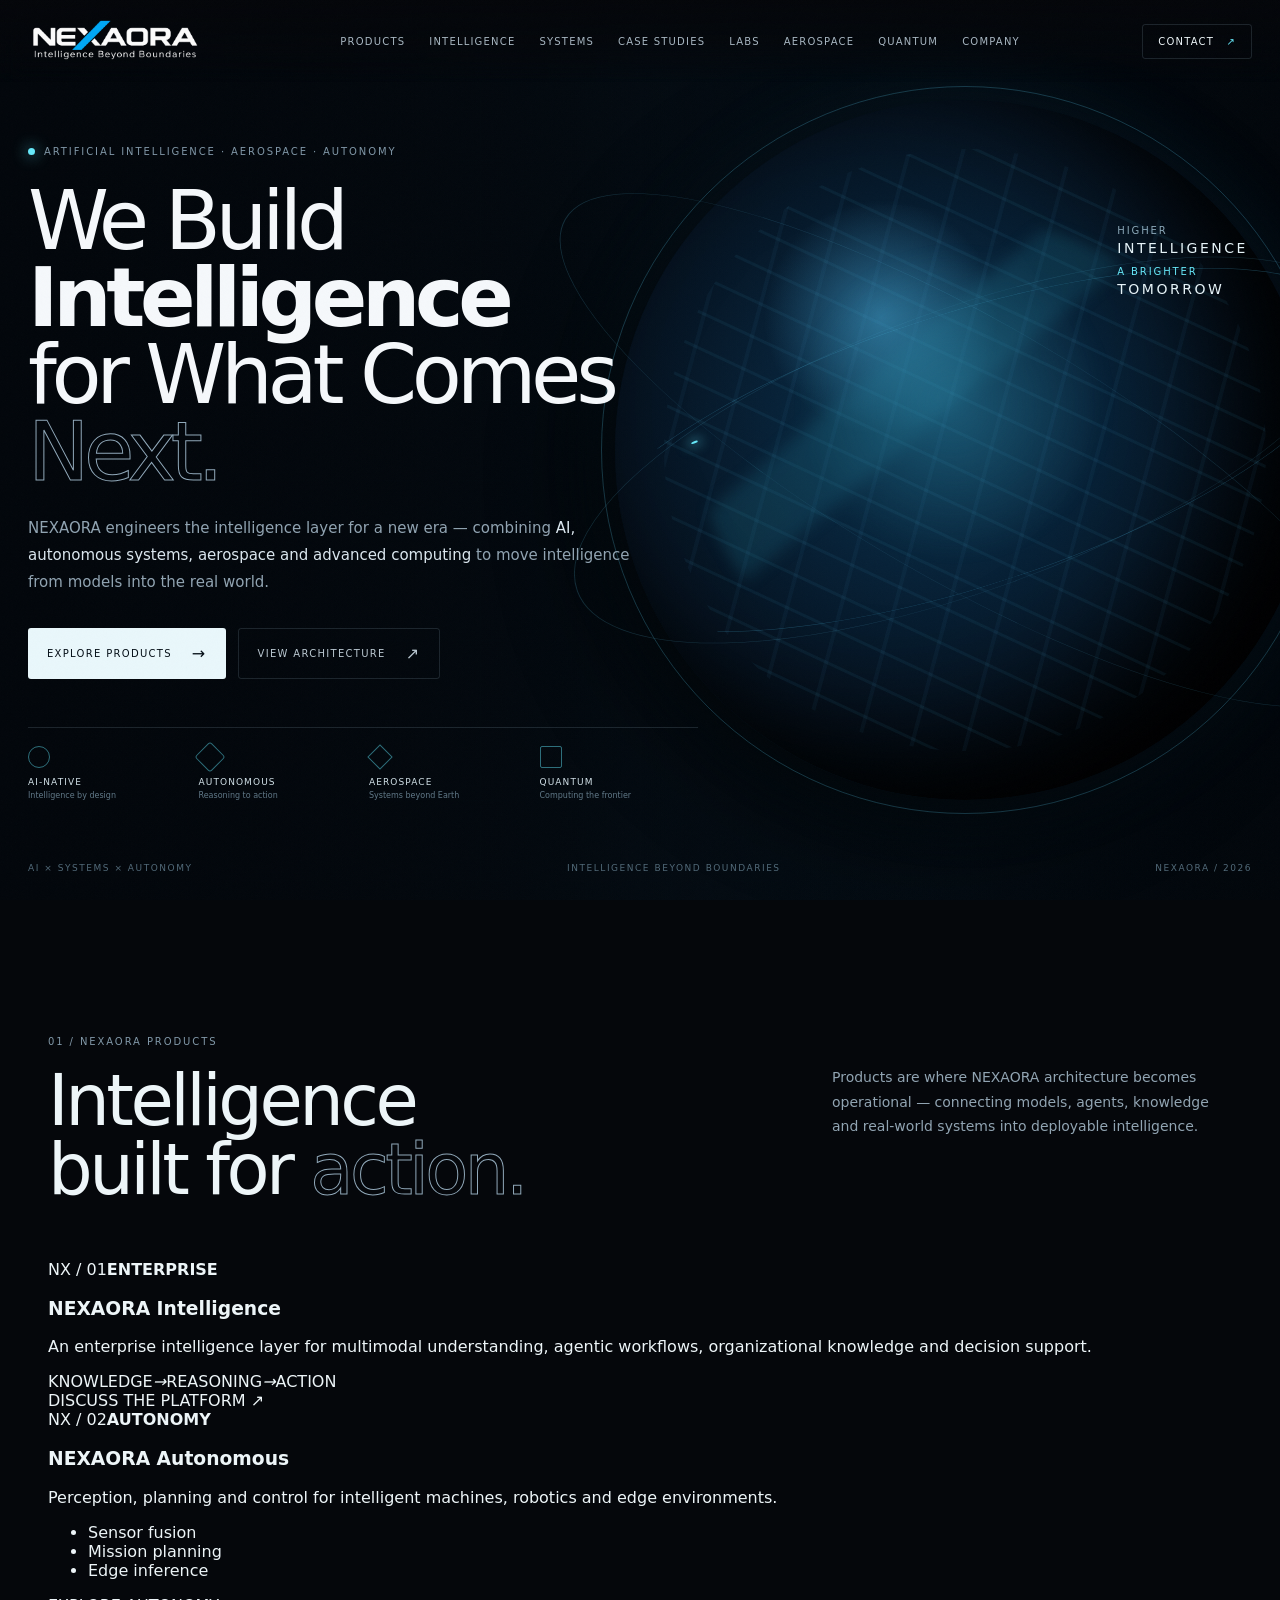
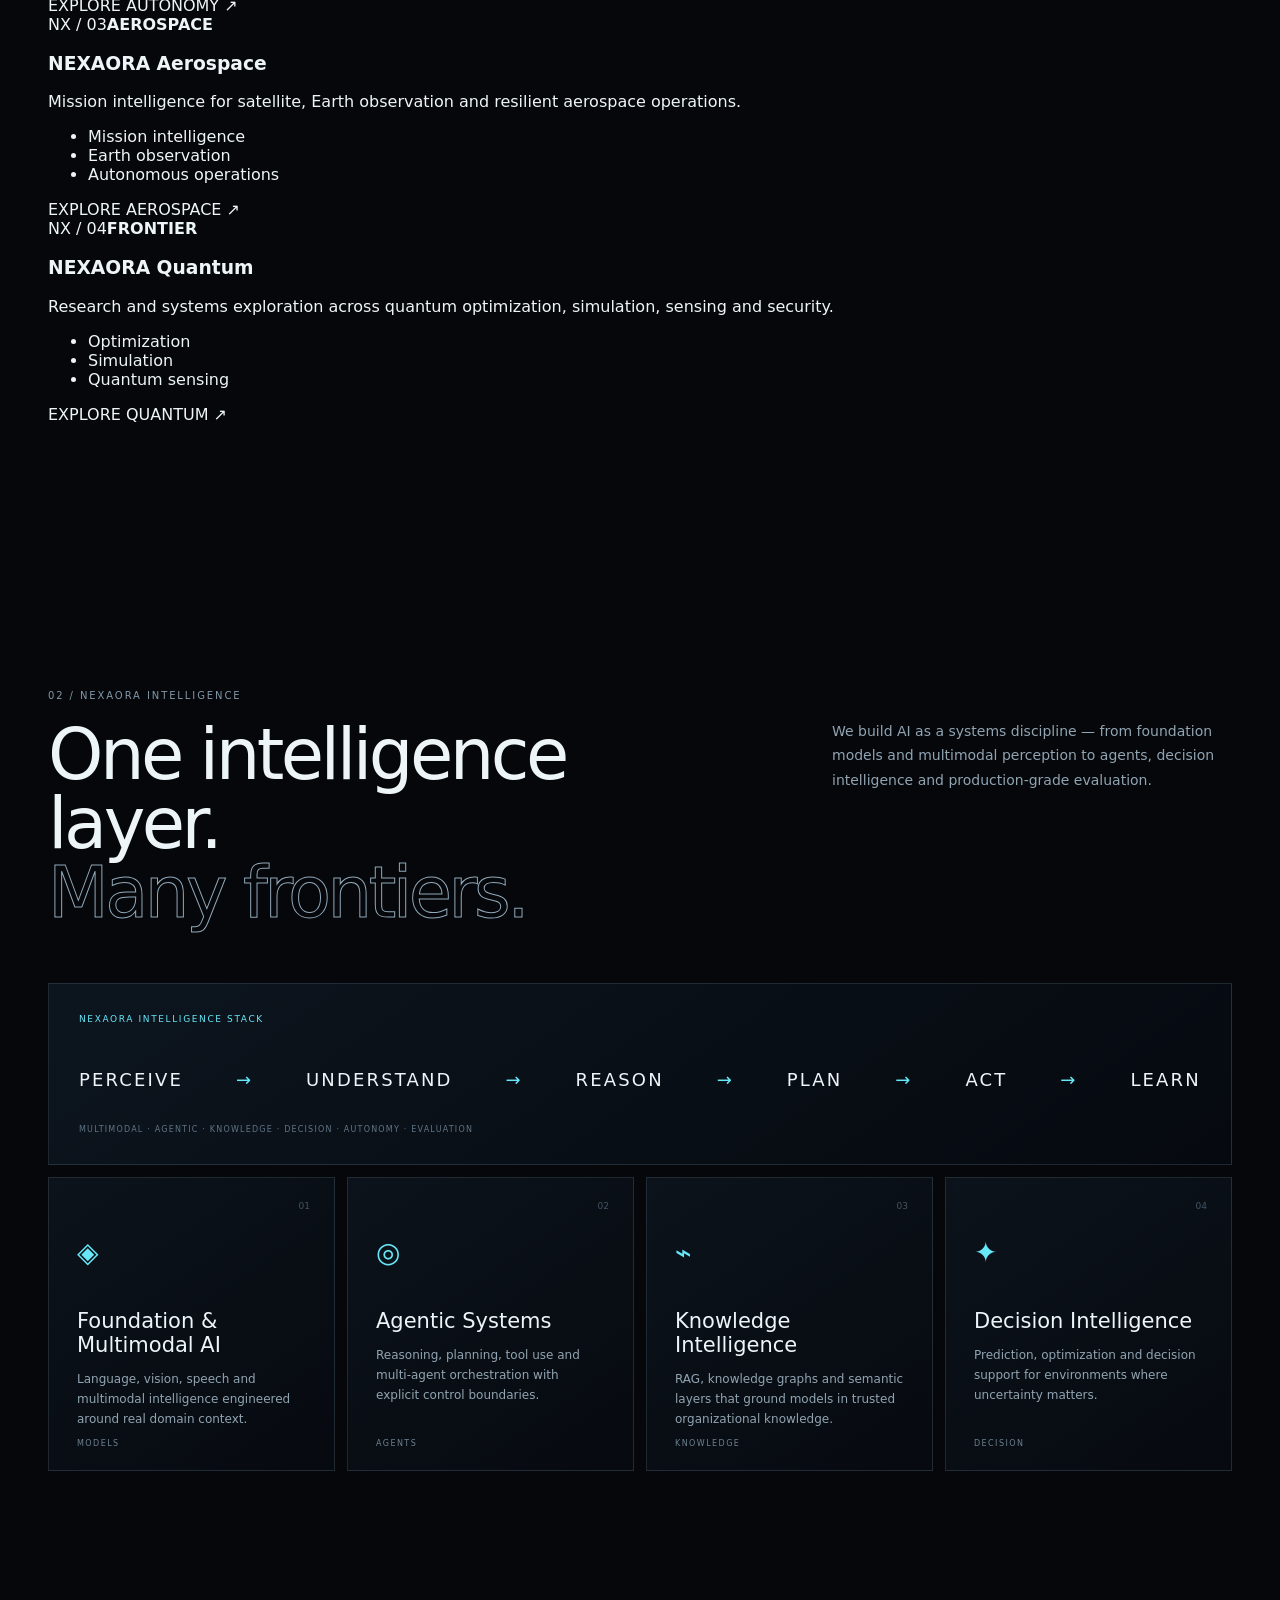
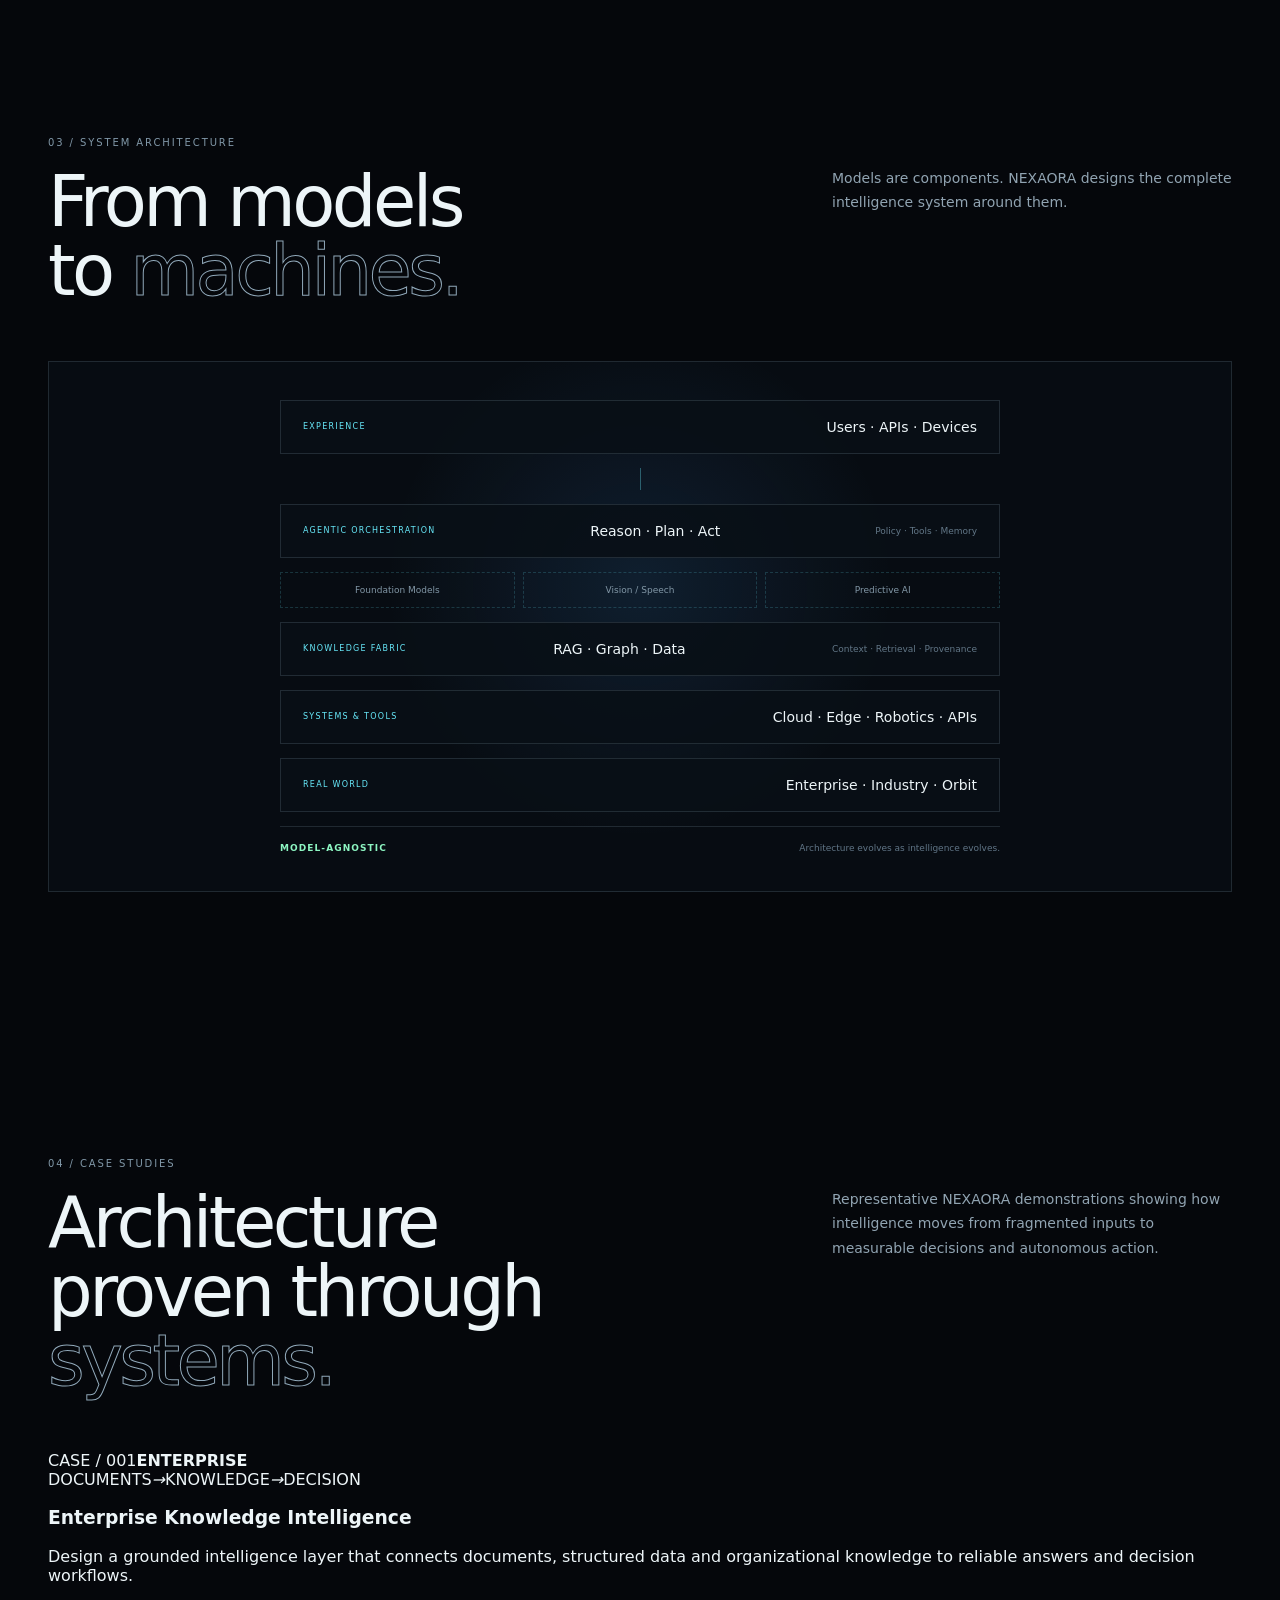
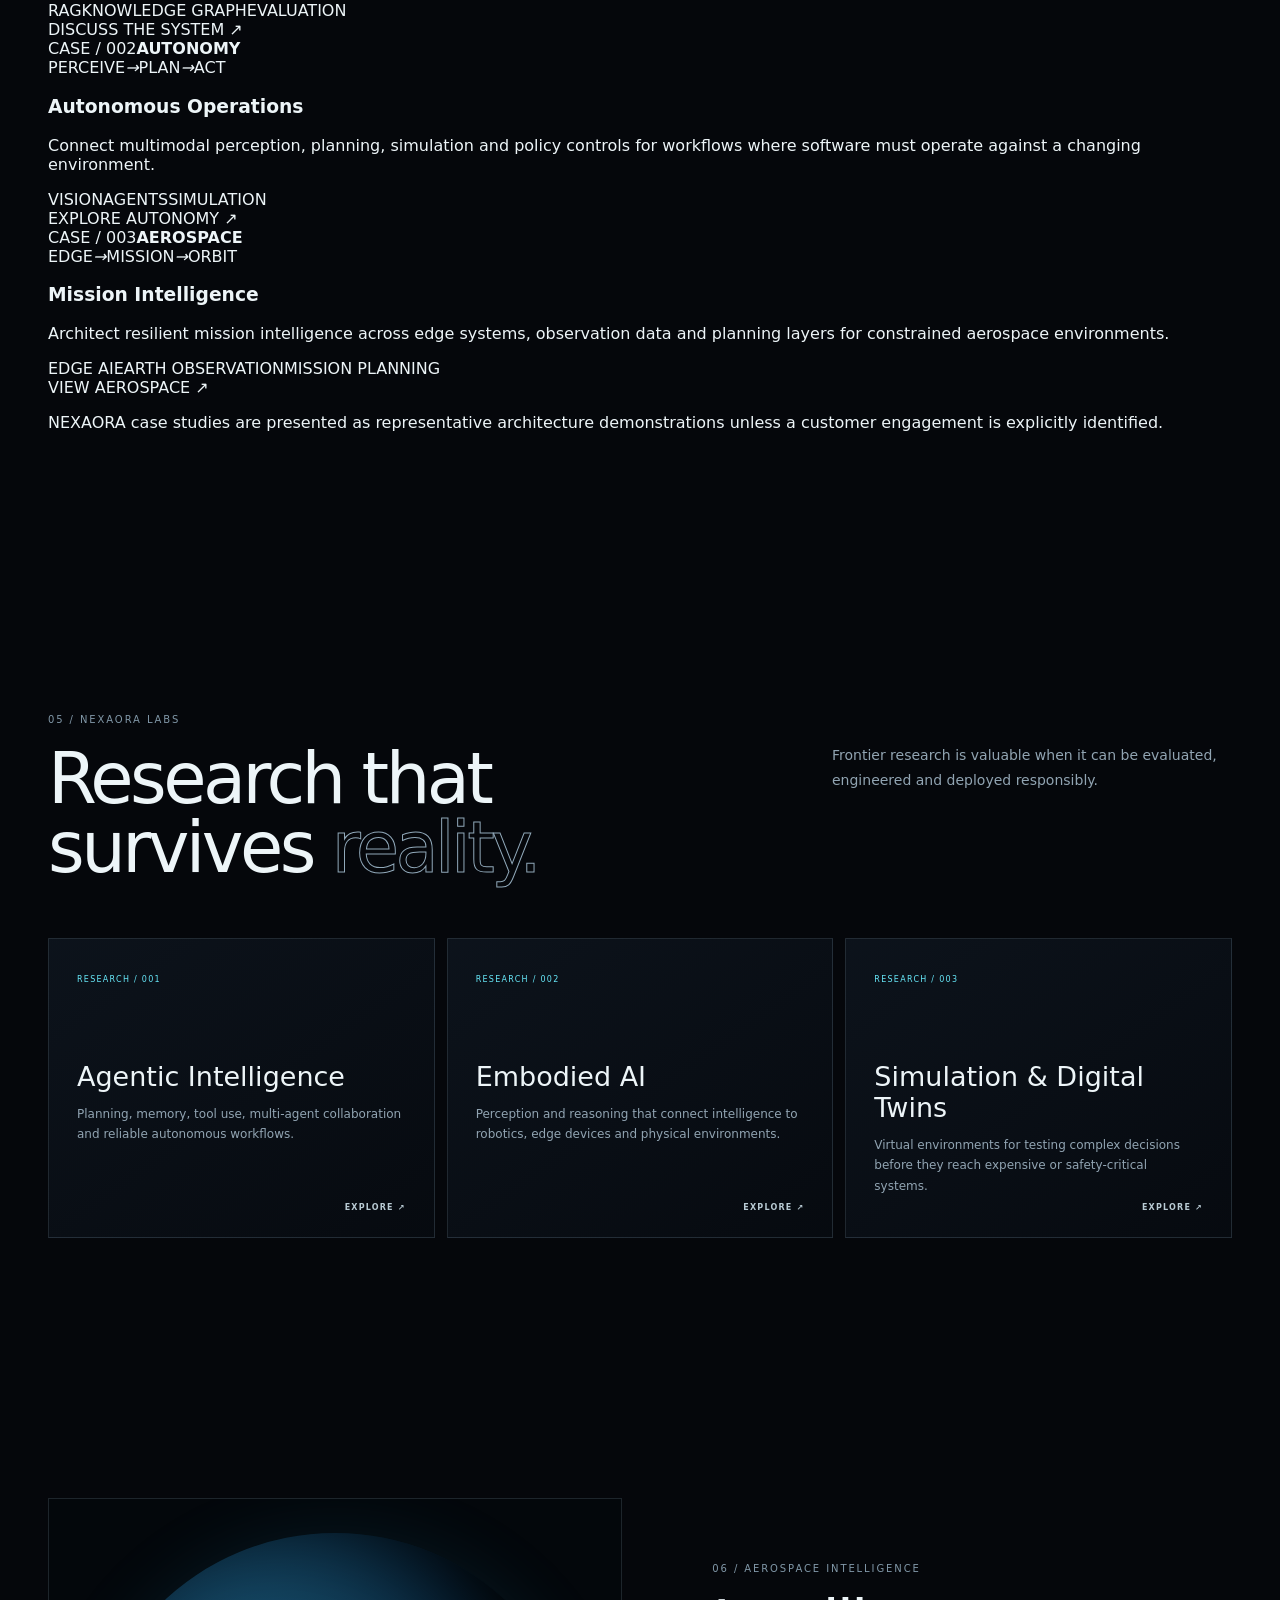
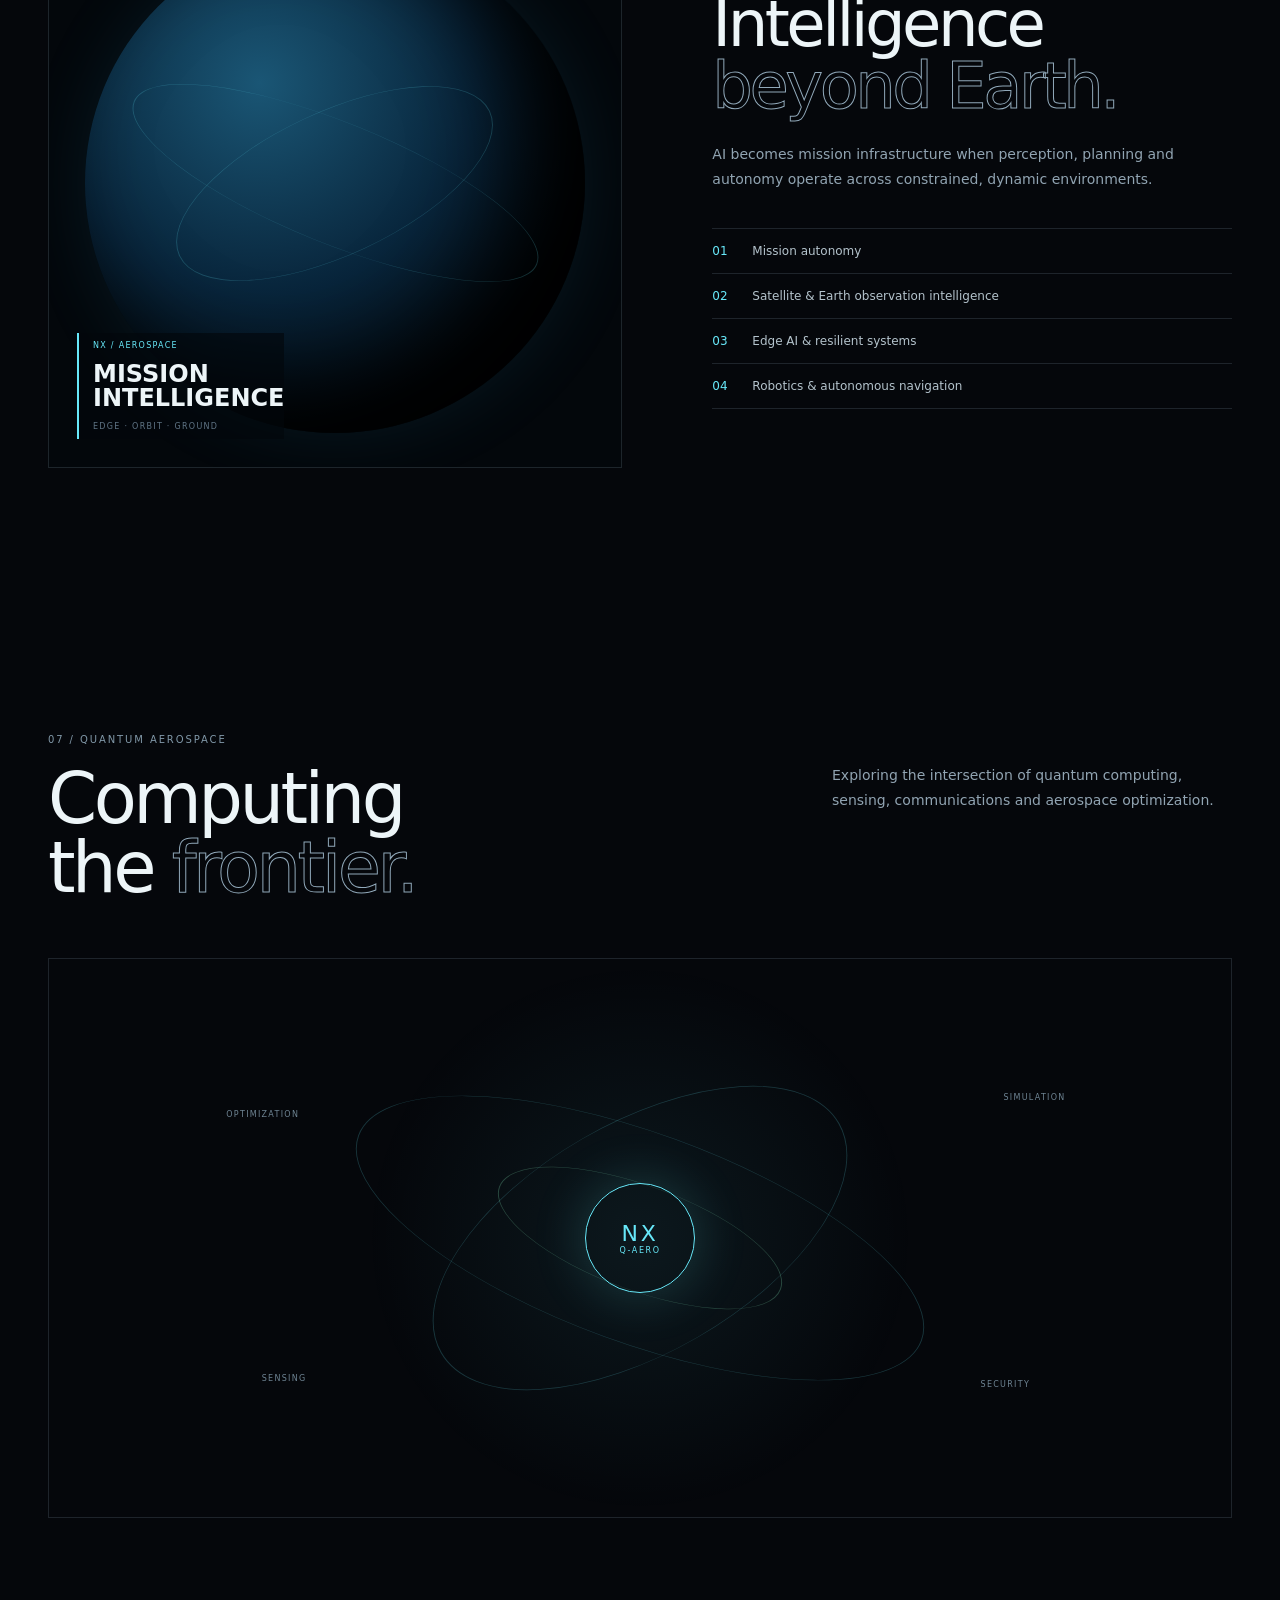
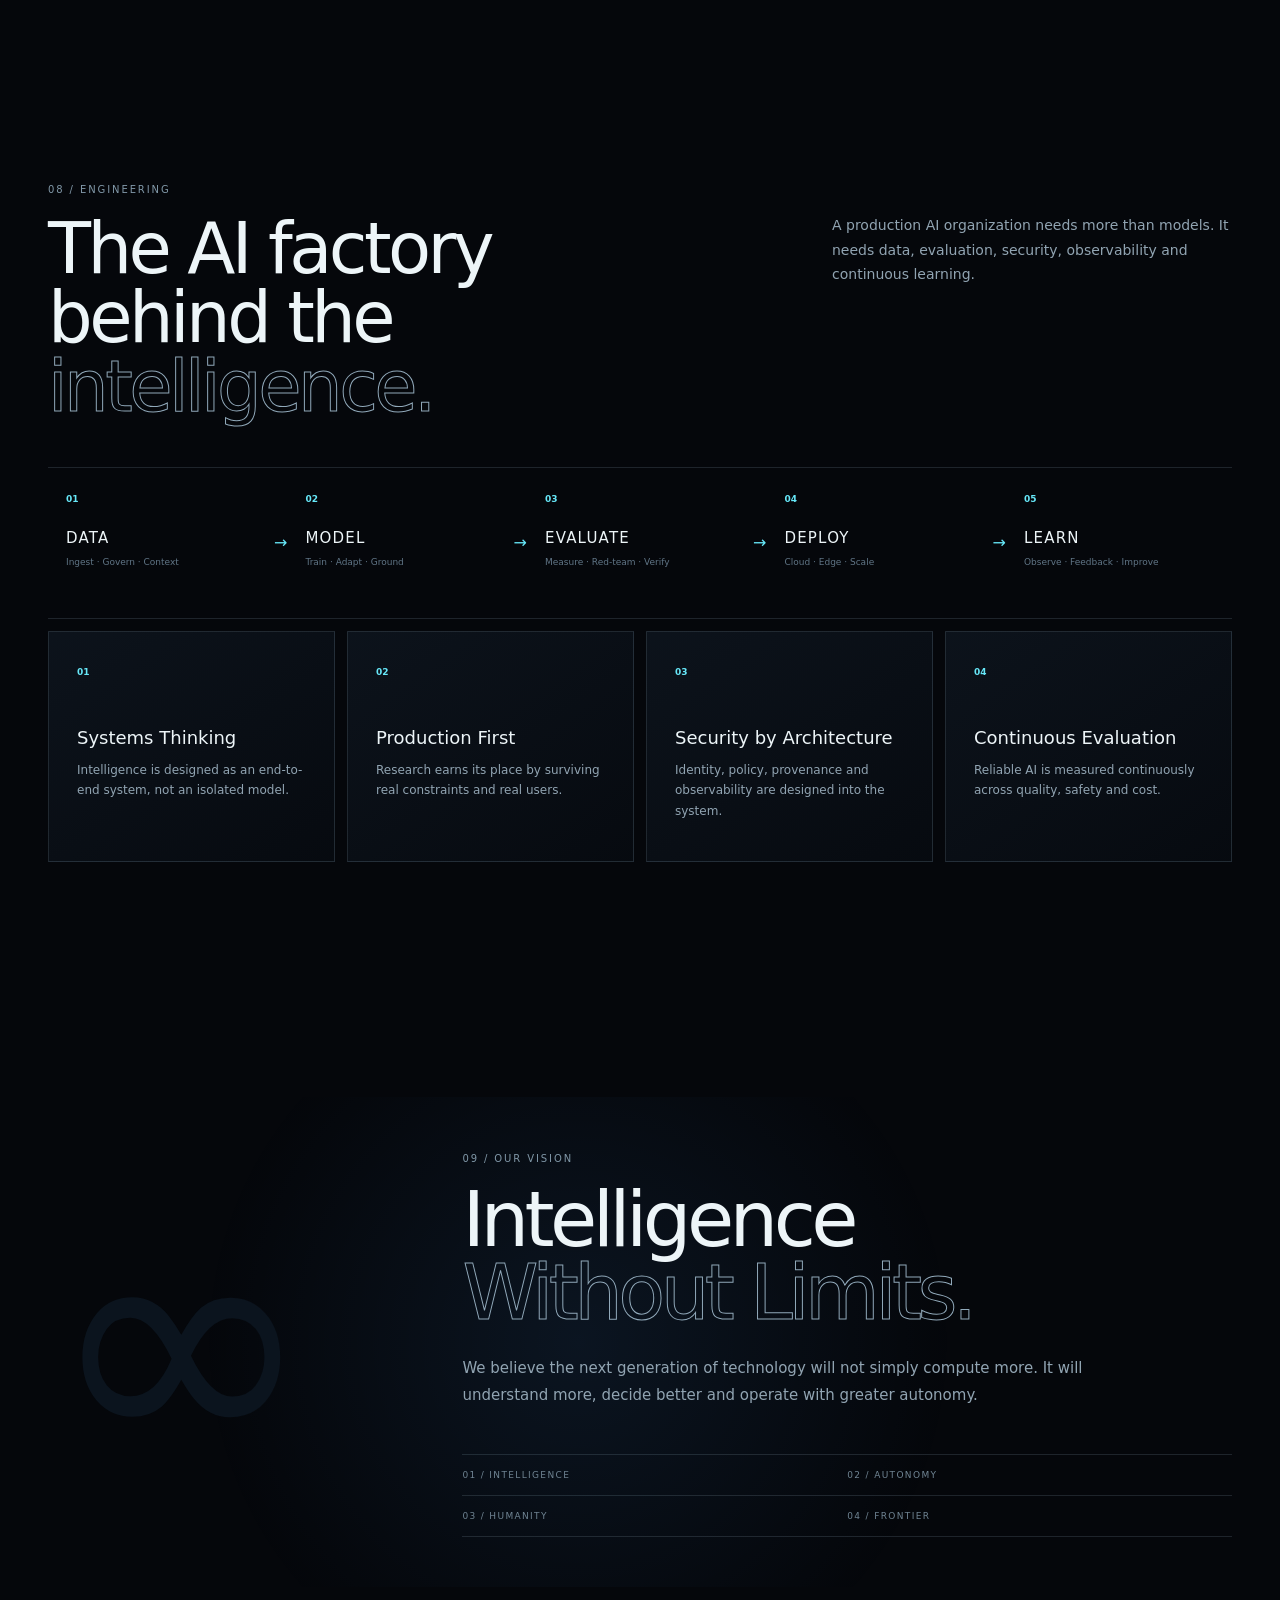
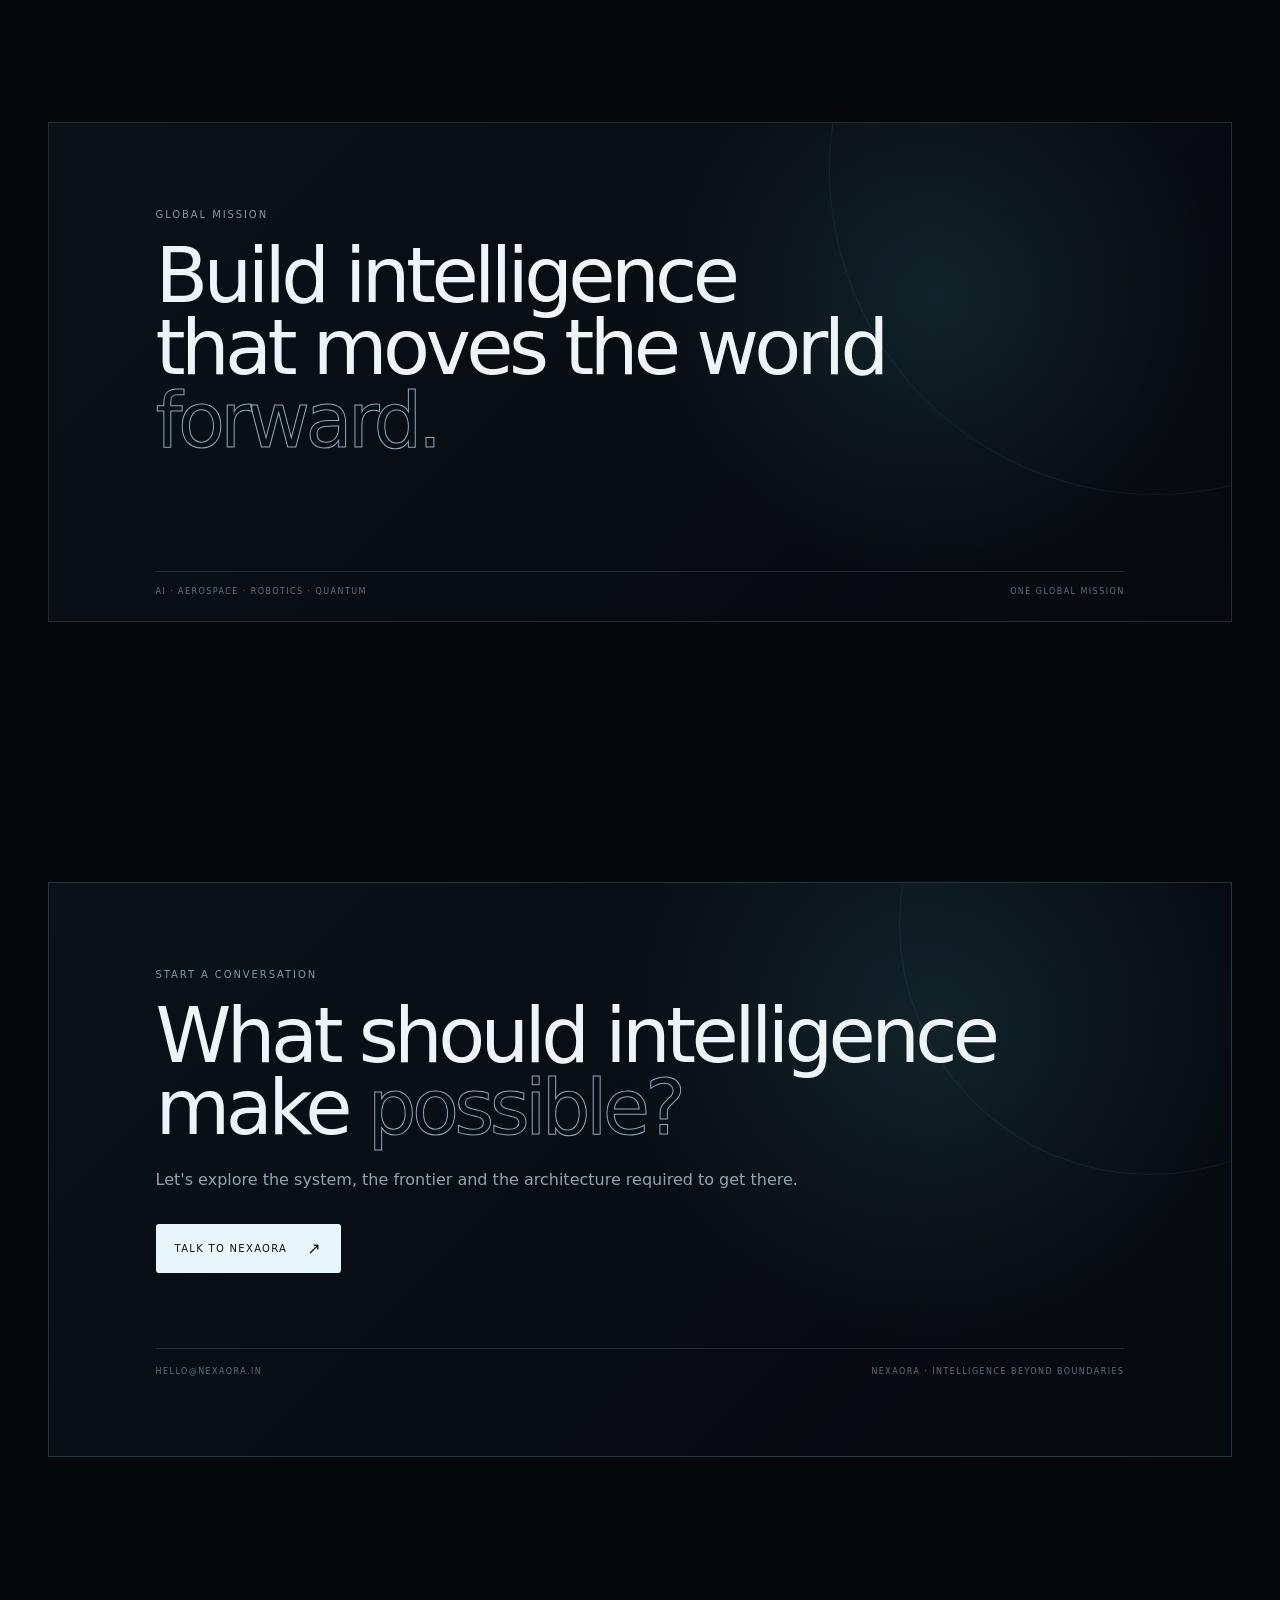
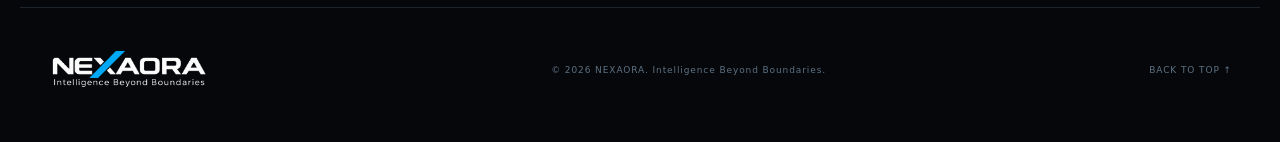
==== commit 33921b2c: "Add NEXAORA products architecture and case studies" ====
--- a/public/index.html
+++ b/public/index.html
@@ -9,102 +9,27 @@
   <link rel="stylesheet" href="assets/css/style.css">
 </head>
 <body>
-  <canvas id="stars" aria-hidden="true"></canvas>
-  <div class="noise" aria-hidden="true"></div>
+  <canvas id="stars" aria-hidden="true"></canvas><div class="noise" aria-hidden="true"></div>
+  <header class="site-header"><a class="brand" href="#top" aria-label="NEXAORA home"><img class="brand-logo brand-logo-on-dark" src="assets/images/nexaora-logo-on-dark.png" alt="NEXAORA — Intelligence Beyond Boundaries"></a><nav aria-label="Primary navigation"><a href="#products">Products</a><a href="#intelligence">Intelligence</a><a href="#systems">Systems</a><a href="#cases">Case Studies</a><a href="#labs">Labs</a><a href="#aerospace">Aerospace</a><a href="#quantum">Quantum</a><a href="#company">Company</a></nav><a class="header-cta" href="#contact">Contact <span>↗</span></a><button class="menu" aria-label="Open navigation" aria-expanded="false"><span></span><span></span></button></header>
+  <main id="top">
+    <section class="hero-approved hero" aria-labelledby="hero-title"><div class="hero-grid" aria-hidden="true"></div><div class="hero-copy reveal"><div class="eyebrow"><span></span>ARTIFICIAL INTELLIGENCE · AEROSPACE · AUTONOMY</div><h1 id="hero-title">We Build <strong>Intelligence</strong><br>for What Comes <em>Next.</em></h1><p class="hero-lead">NEXAORA engineers the intelligence layer for a new era — combining <strong>AI, autonomous systems, aerospace and advanced computing</strong> to move intelligence from models into the real world.</p><div class="hero-actions"><a class="btn primary" href="#products">Explore Products <span>→</span></a><a class="btn ghost" href="#systems">View Architecture <span>↗</span></a></div><div class="hero-pillars"><div class="hero-pillar"><i></i><strong>AI-Native</strong><span>Intelligence by design</span></div><div class="hero-pillar"><i></i><strong>Autonomous</strong><span>Reasoning to action</span></div><div class="hero-pillar"><i></i><strong>Aerospace</strong><span>Systems beyond Earth</span></div><div class="hero-pillar"><i></i><strong>Quantum</strong><span>Computing the frontier</span></div></div></div><div class="hero-earth" aria-hidden="true"><div class="earth-land"></div><div class="earth-glow"></div><div class="hero-orbit"></div><div class="hero-orbit-two"></div></div><div class="hero-side-label" aria-hidden="true"><span>HIGHER</span><b>INTELLIGENCE</b><span class="cyan">A BRIGHTER</span><b>TOMORROW</b></div><div class="hero-footer"><span>AI × SYSTEMS × AUTONOMY</span><span>INTELLIGENCE BEYOND BOUNDARIES</span><span>NEXAORA / 2026</span></div></section>
 
-  <header class="site-header">
-    <a class="brand" href="#top" aria-label="NEXAORA home"><img class="brand-logo brand-logo-on-dark" src="assets/images/nexaora-logo-on-dark.png" alt="NEXAORA — Intelligence Beyond Boundaries"></a>
-    <nav aria-label="Primary navigation">
-      <a href="#intelligence">Intelligence</a><a href="#systems">Systems</a><a href="#labs">Labs</a><a href="#aerospace">Aerospace</a><a href="#quantum">Quantum</a><a href="#research">Research</a><a href="#company">Company</a>
-    </nav>
-    <a class="header-cta" href="#contact">Contact <span>↗</span></a>
-    <button class="menu" aria-label="Open navigation" aria-expanded="false"><span></span><span></span></button>
-  </header>
+    <section id="products" class="section products"><div class="section-head reveal"><div><span class="kicker">01 / NEXAORA PRODUCTS</span><h2>Intelligence<br>built for <em>action.</em></h2></div><p>Products are where NEXAORA architecture becomes operational — connecting models, agents, knowledge and real-world systems into deployable intelligence.</p></div><div class="product-grid"><article class="product-card product-feature reveal"><div class="product-top"><span>NX / 01</span><b>ENTERPRISE</b></div><div><h3>NEXAORA Intelligence</h3><p>An enterprise intelligence layer for multimodal understanding, agentic workflows, organizational knowledge and decision support.</p><div class="product-flow"><span>KNOWLEDGE</span><i>→</i><span>REASONING</span><i>→</i><span>ACTION</span></div></div><a href="#contact">DISCUSS THE PLATFORM ↗</a></article><article class="product-card reveal"><div class="product-top"><span>NX / 02</span><b>AUTONOMY</b></div><h3>NEXAORA Autonomous</h3><p>Perception, planning and control for intelligent machines, robotics and edge environments.</p><ul><li>Sensor fusion</li><li>Mission planning</li><li>Edge inference</li></ul><a href="#contact">EXPLORE AUTONOMY ↗</a></article><article class="product-card reveal"><div class="product-top"><span>NX / 03</span><b>AEROSPACE</b></div><h3>NEXAORA Aerospace</h3><p>Mission intelligence for satellite, Earth observation and resilient aerospace operations.</p><ul><li>Mission intelligence</li><li>Earth observation</li><li>Autonomous operations</li></ul><a href="#aerospace">EXPLORE AEROSPACE ↗</a></article><article class="product-card reveal"><div class="product-top"><span>NX / 04</span><b>FRONTIER</b></div><h3>NEXAORA Quantum</h3><p>Research and systems exploration across quantum optimization, simulation, sensing and security.</p><ul><li>Optimization</li><li>Simulation</li><li>Quantum sensing</li></ul><a href="#quantum">EXPLORE QUANTUM ↗</a></article></div></section>
 
-  <main id="top">
-    <section class="hero-approved hero" aria-labelledby="hero-title">
-      <div class="hero-grid" aria-hidden="true"></div>
-      <div class="hero-copy reveal">
-        <div class="eyebrow"><span></span>ARTIFICIAL INTELLIGENCE · AEROSPACE · AUTONOMY</div>
-        <h1 id="hero-title">We Build <strong>Intelligence</strong><br>for What Comes <em>Next.</em></h1>
-        <p class="hero-lead">NEXAORA engineers the intelligence layer for a new era — combining <strong>AI, autonomous systems, aerospace and advanced computing</strong> to move intelligence from models into the real world.</p>
-        <div class="hero-actions"><a class="btn primary" href="#intelligence">Explore Intelligence <span>→</span></a><a class="btn ghost" href="#systems">View Architecture <span>↗</span></a></div>
-        <div class="hero-pillars">
-          <div class="hero-pillar"><i></i><strong>AI-Native</strong><span>Intelligence by design</span></div>
-          <div class="hero-pillar"><i></i><strong>Autonomous</strong><span>Reasoning to action</span></div>
-          <div class="hero-pillar"><i></i><strong>Aerospace</strong><span>Systems beyond Earth</span></div>
-          <div class="hero-pillar"><i></i><strong>Quantum</strong><span>Computing the frontier</span></div>
-        </div>
-      </div>
-      <div class="hero-earth" aria-hidden="true"><div class="earth-land"></div><div class="earth-glow"></div><div class="hero-orbit"></div><div class="hero-orbit-two"></div></div>
-      <div class="hero-side-label" aria-hidden="true"><span>HIGHER</span><b>INTELLIGENCE</b><span class="cyan">A BRIGHTER</span><b>TOMORROW</b></div>
-      <div class="hero-footer"><span>AI × SYSTEMS × AUTONOMY</span><span>INTELLIGENCE BEYOND BOUNDARIES</span><span>NEXAORA / 2026</span></div>
-    </section>
+    <section id="intelligence" class="section intelligence"><div class="section-head reveal"><div><span class="kicker">02 / NEXAORA INTELLIGENCE</span><h2>One intelligence layer.<br><em>Many frontiers.</em></h2></div><p>We build AI as a systems discipline — from foundation models and multimodal perception to agents, decision intelligence and production-grade evaluation.</p></div><div class="intelligence-stack reveal"><div class="stack-label">NEXAORA INTELLIGENCE STACK</div><div class="stack-flow"><span>PERCEIVE</span><b>→</b><span>UNDERSTAND</span><b>→</b><span>REASON</span><b>→</b><span>PLAN</span><b>→</b><span>ACT</span><b>→</b><span>LEARN</span></div><div class="stack-sub">MULTIMODAL · AGENTIC · KNOWLEDGE · DECISION · AUTONOMY · EVALUATION</div></div><div class="capability-grid"><article class="capability reveal"><span class="cap-index">01</span><div class="icon">◈</div><h3>Foundation & Multimodal AI</h3><p>Language, vision, speech and multimodal intelligence engineered around real domain context.</p><span class="tag">MODELS</span></article><article class="capability reveal"><span class="cap-index">02</span><div class="icon">◎</div><h3>Agentic Systems</h3><p>Reasoning, planning, tool use and multi-agent orchestration with explicit control boundaries.</p><span class="tag">AGENTS</span></article><article class="capability reveal"><span class="cap-index">03</span><div class="icon">⌁</div><h3>Knowledge Intelligence</h3><p>RAG, knowledge graphs and semantic layers that ground models in trusted organizational knowledge.</p><span class="tag">KNOWLEDGE</span></article><article class="capability reveal"><span class="cap-index">04</span><div class="icon">✦</div><h3>Decision Intelligence</h3><p>Prediction, optimization and decision support for environments where uncertainty matters.</p><span class="tag">DECISION</span></article></div></section>
 
-    <section id="intelligence" class="section intelligence">
-      <div class="section-head reveal"><div><span class="kicker">01 / NEXAORA INTELLIGENCE</span><h2>One intelligence layer.<br><em>Many frontiers.</em></h2></div><p>We build AI as a systems discipline — from foundation models and multimodal perception to agents, decision intelligence and production-grade evaluation.</p></div>
-      <div class="intelligence-stack reveal">
-        <div class="stack-label">NEXAORA INTELLIGENCE STACK</div>
-        <div class="stack-flow"><span>PERCEIVE</span><b>→</b><span>UNDERSTAND</span><b>→</b><span>REASON</span><b>→</b><span>PLAN</span><b>→</b><span>ACT</span><b>→</b><span>LEARN</span></div>
-        <div class="stack-sub">MULTIMODAL · AGENTIC · KNOWLEDGE · DECISION · AUTONOMY · EVALUATION</div>
-      </div>
-      <div class="capability-grid">
-        <article class="capability reveal"><span class="cap-index">01</span><div class="icon">◈</div><h3>Foundation & Multimodal AI</h3><p>Language, vision, speech and multimodal intelligence engineered around real domain context.</p><span class="tag">MODELS</span></article>
-        <article class="capability reveal"><span class="cap-index">02</span><div class="icon">◎</div><h3>Agentic Systems</h3><p>Reasoning, planning, tool use and multi-agent orchestration with explicit control boundaries.</p><span class="tag">AGENTS</span></article>
-        <article class="capability reveal"><span class="cap-index">03</span><div class="icon">⌁</div><h3>Knowledge Intelligence</h3><p>RAG, knowledge graphs and semantic layers that ground models in trusted organizational knowledge.</p><span class="tag">KNOWLEDGE</span></article>
-        <article class="capability reveal"><span class="cap-index">04</span><div class="icon">✦</div><h3>Decision Intelligence</h3><p>Prediction, optimization and decision support for environments where uncertainty matters.</p><span class="tag">DECISION</span></article>
-      </div>
-    </section>
+    <section id="systems" class="section systems"><div class="section-head reveal"><div><span class="kicker">03 / SYSTEM ARCHITECTURE</span><h2>From models<br>to <em>machines.</em></h2></div><p>Models are components. NEXAORA designs the complete intelligence system around them.</p></div><div class="architecture reveal"><div class="arch-node edge"><small>EXPERIENCE</small><strong>Users · APIs · Devices</strong></div><div class="arch-line"></div><div class="arch-node orchestration"><small>AGENTIC ORCHESTRATION</small><strong>Reason · Plan · Act</strong><em>Policy · Tools · Memory</em></div><div class="arch-branches"><span>Foundation Models</span><span>Vision / Speech</span><span>Predictive AI</span></div><div class="arch-node knowledge"><small>KNOWLEDGE FABRIC</small><strong>RAG · Graph · Data</strong><em>Context · Retrieval · Provenance</em></div><div class="arch-node systems-node"><small>SYSTEMS & TOOLS</small><strong>Cloud · Edge · Robotics · APIs</strong></div><div class="arch-node realworld"><small>REAL WORLD</small><strong>Enterprise · Industry · Orbit</strong></div><div class="arch-metric"><b>MODEL-AGNOSTIC</b><span>Architecture evolves as intelligence evolves.</span></div></div></section>
 
-    <section id="systems" class="section systems">
-      <div class="section-head reveal"><div><span class="kicker">02 / SYSTEM ARCHITECTURE</span><h2>From models<br>to <em>machines.</em></h2></div><p>Models are components. NEXAORA designs the complete intelligence system around them.</p></div>
-      <div class="architecture reveal">
-        <div class="arch-node edge"><small>EXPERIENCE</small><strong>Users · APIs · Devices</strong></div>
-        <div class="arch-line"></div>
-        <div class="arch-node orchestration"><small>AGENTIC ORCHESTRATION</small><strong>Reason · Plan · Act</strong><em>Policy · Tools · Memory</em></div>
-        <div class="arch-branches"><span>Foundation Models</span><span>Vision / Speech</span><span>Predictive AI</span></div>
-        <div class="arch-node knowledge"><small>KNOWLEDGE FABRIC</small><strong>RAG · Graph · Data</strong><em>Context · Retrieval · Provenance</em></div>
-        <div class="arch-node systems-node"><small>SYSTEMS & TOOLS</small><strong>Cloud · Edge · Robotics · APIs</strong></div>
-        <div class="arch-node realworld"><small>REAL WORLD</small><strong>Enterprise · Industry · Orbit</strong></div>
-        <div class="arch-metric"><b>MODEL-AGNOSTIC</b><span>Architecture evolves as intelligence evolves.</span></div>
-      </div>
-    </section>
+    <section id="cases" class="section cases"><div class="section-head reveal"><div><span class="kicker">04 / CASE STUDIES</span><h2>Architecture<br>proven through <em>systems.</em></h2></div><p>Representative NEXAORA demonstrations showing how intelligence moves from fragmented inputs to measurable decisions and autonomous action.</p></div><div class="case-grid"><article class="case-card reveal"><div class="case-meta"><span>CASE / 001</span><b>ENTERPRISE</b></div><div class="case-visual cv-one"><span>DOCUMENTS</span><i>→</i><span>KNOWLEDGE</span><i>→</i><span>DECISION</span></div><h3>Enterprise Knowledge Intelligence</h3><p>Design a grounded intelligence layer that connects documents, structured data and organizational knowledge to reliable answers and decision workflows.</p><div class="case-stack"><span>RAG</span><span>KNOWLEDGE GRAPH</span><span>EVALUATION</span></div><a href="#contact">DISCUSS THE SYSTEM ↗</a></article><article class="case-card reveal"><div class="case-meta"><span>CASE / 002</span><b>AUTONOMY</b></div><div class="case-visual cv-two"><span>PERCEIVE</span><i>→</i><span>PLAN</span><i>→</i><span>ACT</span></div><h3>Autonomous Operations</h3><p>Connect multimodal perception, planning, simulation and policy controls for workflows where software must operate against a changing environment.</p><div class="case-stack"><span>VISION</span><span>AGENTS</span><span>SIMULATION</span></div><a href="#contact">EXPLORE AUTONOMY ↗</a></article><article class="case-card reveal"><div class="case-meta"><span>CASE / 003</span><b>AEROSPACE</b></div><div class="case-visual cv-three"><span>EDGE</span><i>→</i><span>MISSION</span><i>→</i><span>ORBIT</span></div><h3>Mission Intelligence</h3><p>Architect resilient mission intelligence across edge systems, observation data and planning layers for constrained aerospace environments.</p><div class="case-stack"><span>EDGE AI</span><span>EARTH OBSERVATION</span><span>MISSION PLANNING</span></div><a href="#aerospace">VIEW AEROSPACE ↗</a></article></div><p class="case-note reveal">NEXAORA case studies are presented as representative architecture demonstrations unless a customer engagement is explicitly identified.</p></section>
 
-    <section id="labs" class="section labs">
-      <div class="section-head reveal"><div><span class="kicker">03 / NEXAORA LABS</span><h2>Research that<br>survives <em>reality.</em></h2></div><p>Frontier research is valuable when it can be evaluated, engineered and deployed responsibly.</p></div>
-      <div class="lab-grid">
-        <article class="lab-card reveal"><span>RESEARCH / 001</span><h3>Agentic Intelligence</h3><p>Planning, memory, tool use, multi-agent collaboration and reliable autonomous workflows.</p><b>EXPLORE ↗</b></article>
-        <article class="lab-card reveal"><span>RESEARCH / 002</span><h3>Embodied AI</h3><p>Perception and reasoning that connect intelligence to robotics, edge devices and physical environments.</p><b>EXPLORE ↗</b></article>
-        <article class="lab-card reveal"><span>RESEARCH / 003</span><h3>Simulation & Digital Twins</h3><p>Virtual environments for testing complex decisions before they reach expensive or safety-critical systems.</p><b>EXPLORE ↗</b></article>
-      </div>
-    </section>
-
-    <section id="aerospace" class="section aerospace">
-      <div class="aerospace-visual reveal"><div class="planet"></div><div class="aero-orbit a1"></div><div class="aero-orbit a2"></div><div class="telemetry"><span>NX / AEROSPACE</span><b>MISSION<br>INTELLIGENCE</b><small>EDGE · ORBIT · GROUND</small></div></div>
-      <div class="aerospace-copy reveal"><span class="kicker">04 / AEROSPACE INTELLIGENCE</span><h2>Intelligence<br><em>beyond Earth.</em></h2><p>AI becomes mission infrastructure when perception, planning and autonomy operate across constrained, dynamic environments.</p><div class="aero-list"><div><b>01</b><span>Mission autonomy</span></div><div><b>02</b><span>Satellite & Earth observation intelligence</span></div><div><b>03</b><span>Edge AI & resilient systems</span></div><div><b>04</b><span>Robotics & autonomous navigation</span></div></div></div>
-    </section>
-
-    <section id="quantum" class="section quantum">
-      <div class="section-head reveal"><div><span class="kicker">05 / QUANTUM AEROSPACE</span><h2>Computing<br>the <em>frontier.</em></h2></div><p>Exploring the intersection of quantum computing, sensing, communications and aerospace optimization.</p></div>
-      <div class="quantum-core reveal"><div class="q-ring r1"></div><div class="q-ring r2"></div><div class="q-ring r3"></div><div class="q-core">NX<br><span>Q-AERO</span></div><div class="q-label q1">OPTIMIZATION</div><div class="q-label q2">SIMULATION</div><div class="q-label q3">SENSING</div><div class="q-label q4">SECURITY</div></div>
-    </section>
-
-    <section id="research" class="section engineering">
-      <div class="section-head reveal"><div><span class="kicker">06 / ENGINEERING</span><h2>The AI factory<br>behind the <em>intelligence.</em></h2></div><p>A production AI organization needs more than models. It needs data, evaluation, security, observability and continuous learning.</p></div>
-      <div class="factory reveal"><div class="factory-step"><b>01</b><strong>DATA</strong><span>Ingest · Govern · Context</span></div><i>→</i><div class="factory-step"><b>02</b><strong>MODEL</strong><span>Train · Adapt · Ground</span></div><i>→</i><div class="factory-step"><b>03</b><strong>EVALUATE</strong><span>Measure · Red-team · Verify</span></div><i>→</i><div class="factory-step"><b>04</b><strong>DEPLOY</strong><span>Cloud · Edge · Scale</span></div><i>→</i><div class="factory-step"><b>05</b><strong>LEARN</strong><span>Observe · Feedback · Improve</span></div></div>
-      <div class="principles"><div class="principle reveal"><b>01</b><h3>Systems Thinking</h3><p>Intelligence is designed as an end-to-end system, not an isolated model.</p></div><div class="principle reveal"><b>02</b><h3>Production First</h3><p>Research earns its place by surviving real constraints and real users.</p></div><div class="principle reveal"><b>03</b><h3>Security by Architecture</h3><p>Identity, policy, provenance and observability are designed into the system.</p></div><div class="principle reveal"><b>04</b><h3>Continuous Evaluation</h3><p>Reliable AI is measured continuously across quality, safety and cost.</p></div></div>
-    </section>
-
-    <section id="company" class="section vision">
-      <div class="vision-mark reveal">∞</div><div class="vision-copy reveal"><span class="kicker">07 / OUR VISION</span><h2>Intelligence<br><em>Without Limits.</em></h2><p>We believe the next generation of technology will not simply compute more. It will understand more, decide better and operate with greater autonomy.</p><div class="vision-grid"><span>01 / INTELLIGENCE</span><span>02 / AUTONOMY</span><span>03 / HUMANITY</span><span>04 / FRONTIER</span></div></div>
-    </section>
-
+    <section id="labs" class="section labs"><div class="section-head reveal"><div><span class="kicker">05 / NEXAORA LABS</span><h2>Research that<br>survives <em>reality.</em></h2></div><p>Frontier research is valuable when it can be evaluated, engineered and deployed responsibly.</p></div><div class="lab-grid"><article class="lab-card reveal"><span>RESEARCH / 001</span><h3>Agentic Intelligence</h3><p>Planning, memory, tool use, multi-agent collaboration and reliable autonomous workflows.</p><b>EXPLORE ↗</b></article><article class="lab-card reveal"><span>RESEARCH / 002</span><h3>Embodied AI</h3><p>Perception and reasoning that connect intelligence to robotics, edge devices and physical environments.</p><b>EXPLORE ↗</b></article><article class="lab-card reveal"><span>RESEARCH / 003</span><h3>Simulation & Digital Twins</h3><p>Virtual environments for testing complex decisions before they reach expensive or safety-critical systems.</p><b>EXPLORE ↗</b></article></div></section>
+    <section id="aerospace" class="section aerospace"><div class="aerospace-visual reveal"><div class="planet"></div><div class="aero-orbit a1"></div><div class="aero-orbit a2"></div><div class="telemetry"><span>NX / AEROSPACE</span><b>MISSION<br>INTELLIGENCE</b><small>EDGE · ORBIT · GROUND</small></div></div><div class="aerospace-copy reveal"><span class="kicker">06 / AEROSPACE INTELLIGENCE</span><h2>Intelligence<br><em>beyond Earth.</em></h2><p>AI becomes mission infrastructure when perception, planning and autonomy operate across constrained, dynamic environments.</p><div class="aero-list"><div><b>01</b><span>Mission autonomy</span></div><div><b>02</b><span>Satellite & Earth observation intelligence</span></div><div><b>03</b><span>Edge AI & resilient systems</span></div><div><b>04</b><span>Robotics & autonomous navigation</span></div></div></div></section>
+    <section id="quantum" class="section quantum"><div class="section-head reveal"><div><span class="kicker">07 / QUANTUM AEROSPACE</span><h2>Computing<br>the <em>frontier.</em></h2></div><p>Exploring the intersection of quantum computing, sensing, communications and aerospace optimization.</p></div><div class="quantum-core reveal"><div class="q-ring r1"></div><div class="q-ring r2"></div><div class="q-ring r3"></div><div class="q-core">NX<br><span>Q-AERO</span></div><div class="q-label q1">OPTIMIZATION</div><div class="q-label q2">SIMULATION</div><div class="q-label q3">SENSING</div><div class="q-label q4">SECURITY</div></div></section>
+    <section id="research" class="section engineering"><div class="section-head reveal"><div><span class="kicker">08 / ENGINEERING</span><h2>The AI factory<br>behind the <em>intelligence.</em></h2></div><p>A production AI organization needs more than models. It needs data, evaluation, security, observability and continuous learning.</p></div><div class="factory reveal"><div class="factory-step"><b>01</b><strong>DATA</strong><span>Ingest · Govern · Context</span></div><i>→</i><div class="factory-step"><b>02</b><strong>MODEL</strong><span>Train · Adapt · Ground</span></div><i>→</i><div class="factory-step"><b>03</b><strong>EVALUATE</strong><span>Measure · Red-team · Verify</span></div><i>→</i><div class="factory-step"><b>04</b><strong>DEPLOY</strong><span>Cloud · Edge · Scale</span></div><i>→</i><div class="factory-step"><b>05</b><strong>LEARN</strong><span>Observe · Feedback · Improve</span></div></div><div class="principles"><div class="principle reveal"><b>01</b><h3>Systems Thinking</h3><p>Intelligence is designed as an end-to-end system, not an isolated model.</p></div><div class="principle reveal"><b>02</b><h3>Production First</h3><p>Research earns its place by surviving real constraints and real users.</p></div><div class="principle reveal"><b>03</b><h3>Security by Architecture</h3><p>Identity, policy, provenance and observability are designed into the system.</p></div><div class="principle reveal"><b>04</b><h3>Continuous Evaluation</h3><p>Reliable AI is measured continuously across quality, safety and cost.</p></div></div></section>
+    <section id="company" class="section vision"><div class="vision-mark reveal">∞</div><div class="vision-copy reveal"><span class="kicker">09 / OUR VISION</span><h2>Intelligence<br><em>Without Limits.</em></h2><p>We believe the next generation of technology will not simply compute more. It will understand more, decide better and operate with greater autonomy.</p><div class="vision-grid"><span>01 / INTELLIGENCE</span><span>02 / AUTONOMY</span><span>03 / HUMANITY</span><span>04 / FRONTIER</span></div></div></section>
     <section class="section mission"><div class="mission-card reveal"><span class="kicker">GLOBAL MISSION</span><h2>Build intelligence<br>that moves the world <em>forward.</em></h2><div class="mission-meta"><span>AI · AEROSPACE · ROBOTICS · QUANTUM</span><span>ONE GLOBAL MISSION</span></div></div></section>
-
     <section id="contact" class="section contact"><div class="contact-card reveal"><span class="kicker">START A CONVERSATION</span><h2>What should intelligence<br>make <em>possible?</em></h2><p>Let's explore the system, the frontier and the architecture required to get there.</p><a class="btn primary" href="mailto:hello@nexaora.in">Talk to NEXAORA <span>↗</span></a><div class="contact-meta"><span>HELLO@NEXAORA.IN</span><span>NEXAORA · INTELLIGENCE BEYOND BOUNDARIES</span></div></div></section>
   </main>
-
-  <footer><a class="brand" href="#top"><img class="brand-logo brand-logo-on-dark" src="assets/images/nexaora-logo-on-dark.png" alt="NEXAORA"></a><p>© 2026 NEXAORA. Intelligence Beyond Boundaries.</p><a href="#top">BACK TO TOP ↑</a></footer>
-  <script src="assets/js/main.js" defer></script>
+  <footer><a class="brand" href="#top"><img class="brand-logo brand-logo-on-dark" src="assets/images/nexaora-logo-on-dark.png" alt="NEXAORA"></a><p>© 2026 NEXAORA. Intelligence Beyond Boundaries.</p><a href="#top">BACK TO TOP ↑</a></footer><script src="assets/js/main.js" defer></script>
 </body>
 </html>
--- a/public/assets/css/style.css
+++ b/public/assets/css/style.css
@@ -1,37 +1 @@
-:root{
-  --bg:#05070b;--panel:#0a0f17;--line:rgba(156,180,205,.16);--text:#edf4fa;--muted:#91a1b2;
-  --cyan:#67e8f9;--blue:#4da3ff;--green:#8df6c2;--max:1240px;
-}
-*{box-sizing:border-box}html{scroll-behavior:smooth}body{margin:0;background:var(--bg);color:var(--text);font-family:Inter,ui-sans-serif,system-ui,-apple-system,BlinkMacSystemFont,"Segoe UI",sans-serif;overflow-x:hidden}
-a{color:inherit;text-decoration:none}.noise{position:fixed;inset:0;pointer-events:none;opacity:.035;z-index:20;background-image:url("data:image/svg+xml,%3Csvg viewBox='0 0 160 160' xmlns='http://www.w3.org/2000/svg'%3E%3Cfilter id='n'%3E%3CfeTurbulence type='fractalNoise' baseFrequency='.9' numOctaves='4' stitchTiles='stitch'/%3E%3C/filter%3E%3Crect width='100%25' height='100%25' filter='url(%23n)' opacity='.7'/%3E%3C/svg%3E")}
-#stars{position:fixed;inset:0;z-index:-1;opacity:.7}.site-header{height:82px;position:fixed;top:0;left:0;right:0;z-index:30;display:flex;align-items:center;justify-content:space-between;padding:0 max(28px,calc((100vw - var(--max))/2));background:linear-gradient(180deg,rgba(5,7,11,.95),rgba(5,7,11,.58),transparent);backdrop-filter:blur(10px)}
-.brand{display:flex;align-items:center;gap:11px;font-weight:800;letter-spacing:.2em;font-size:15px}.brand-mark{display:flex;gap:3px;align-items:end;height:20px}.brand-mark i{display:block;width:4px;border-radius:5px;background:linear-gradient(var(--cyan),var(--blue));box-shadow:0 0 12px rgba(103,232,249,.4)}.brand-mark i:nth-child(1){height:11px}.brand-mark i:nth-child(2){height:18px}.brand-mark i:nth-child(3){height:14px}
-nav{display:flex;gap:30px;font-size:12px;text-transform:uppercase;letter-spacing:.12em;color:#a8b6c4}nav a:hover{color:var(--cyan)}.header-cta{border:1px solid var(--line);padding:11px 15px;border-radius:4px;font-size:11px;letter-spacing:.1em;text-transform:uppercase}.header-cta span{color:var(--cyan);margin-left:8px}.menu{display:none;background:none;border:0}
-.hero{min-height:100vh;position:relative;display:flex;align-items:center;max-width:var(--max);margin:auto;padding:150px 28px 70px}.hero-grid{position:absolute;inset:0;opacity:.17;background-image:linear-gradient(var(--line) 1px,transparent 1px),linear-gradient(90deg,var(--line) 1px,transparent 1px);background-size:80px 80px;mask-image:linear-gradient(to right,black,transparent 82%)}.hero-copy{width:58%;position:relative;z-index:2}.eyebrow,.kicker{font-size:10px;letter-spacing:.2em;color:#7e95a9;text-transform:uppercase}.eyebrow span{display:inline-block;width:7px;height:7px;border-radius:50%;background:var(--cyan);box-shadow:0 0 15px var(--cyan);margin-right:9px}.hero h1{font-size:clamp(52px,7vw,94px);line-height:.91;letter-spacing:-.065em;margin:25px 0;color:#f5f8fb;font-weight:600}.hero h1 em,.section h2 em{font-style:normal;color:transparent;-webkit-text-stroke:1px #90a7ba}.hero-lead{max-width:620px;color:var(--muted);font-size:16px;line-height:1.75}.hero-lead strong{color:#dbe7ef;font-weight:500}.hero-actions{display:flex;gap:12px;margin-top:34px}.btn{display:inline-flex;align-items:center;gap:20px;padding:15px 19px;border-radius:3px;font-size:11px;letter-spacing:.13em;text-transform:uppercase}.btn.primary{background:#e9f6fa;color:#061018}.btn.primary:hover{box-shadow:0 0 35px rgba(103,232,249,.25);transform:translateY(-2px)}.btn.ghost{border:1px solid var(--line);color:#b9c6d0}.btn span{font-size:16px}.orbital-art{position:absolute;width:590px;height:590px;right:-55px;top:50%;transform:translateY(-47%);border-radius:50%;opacity:.92}.orbit{position:absolute;border:1px solid rgba(103,232,249,.18);border-radius:50%;inset:10%;animation:spin 22s linear infinite}.o2{inset:20%;transform:rotate(62deg) scaleY(.55);animation-duration:17s}.o3{inset:29%;transform:rotate(-35deg) scaleY(.4);animation-duration:13s}.core{position:absolute;inset:38%;border:1px solid rgba(103,232,249,.6);border-radius:50%;display:grid;place-items:center;box-shadow:0 0 70px rgba(77,163,255,.22),inset 0 0 40px rgba(103,232,249,.08)}.core:before{content:"";position:absolute;inset:-25%;border:1px solid rgba(103,232,249,.1);border-radius:50%}.core-inner{font-size:22px;letter-spacing:.12em;color:var(--cyan);text-shadow:0 0 25px var(--cyan)}.satellite{position:absolute;width:8px;height:8px;border-radius:50%;background:var(--cyan);box-shadow:0 0 18px 5px rgba(103,232,249,.35)}.s1{top:13%;left:58%}.s2{bottom:25%;left:15%;background:var(--green)}.radar{position:absolute;inset:5%;border-radius:50%;background:conic-gradient(from 30deg,transparent 0 72%,rgba(103,232,249,.08) 76%,transparent 80%);animation:spin 8s linear infinite}.hero-footer{position:absolute;bottom:25px;left:28px;right:28px;display:flex;justify-content:space-between;color:#526575;font-size:9px;letter-spacing:.17em}
-.section{max-width:var(--max);margin:auto;padding:130px 28px}.section-head{display:flex;justify-content:space-between;gap:60px;margin-bottom:55px}.section-head>div{max-width:700px}.section h2{font-size:clamp(42px,5.5vw,72px);line-height:.98;letter-spacing:-.05em;font-weight:500;margin:18px 0 0}.section-head>p{max-width:380px;color:var(--muted);line-height:1.7;font-size:14px;margin-top:35px}.platform-grid{display:grid;grid-template-columns:1.3fr 1fr 1fr;gap:12px}.feature-card{min-height:285px;background:linear-gradient(145deg,rgba(13,20,29,.95),rgba(7,11,17,.92));border:1px solid var(--line);padding:27px;position:relative;overflow:hidden;transition:.35s}.feature-card:hover{border-color:rgba(103,232,249,.35);transform:translateY(-4px)}.feature-card.large{grid-row:span 2;min-height:580px}.feature-card.wide{grid-column:2/4;display:flex;justify-content:space-between;min-height:280px}.card-no{position:absolute;top:22px;right:25px;color:#445463;font-size:10px;letter-spacing:.1em}.icon{font-size:30px;color:var(--cyan);margin:30px 0 45px}.feature-card h3{font-size:25px;font-weight:500;margin:0 0 13px}.feature-card p{color:var(--muted);font-size:13px;line-height:1.7;max-width:410px}.tag{position:absolute;bottom:23px;left:27px;font-size:9px;color:#6d8191;letter-spacing:.18em}.line{width:65px;height:1px;background:var(--cyan);margin-top:65px;opacity:.5}.defence-rings{position:relative;width:190px;height:190px;display:grid;place-items:center;margin-right:35px}.defence-rings span{position:absolute;border:1px solid rgba(103,232,249,.18);border-radius:50%;inset:0}.defence-rings span:nth-child(2){inset:22px}.defence-rings span:nth-child(3){inset:45px;border-color:rgba(141,246,194,.4)}.defence-rings b{text-align:center;color:var(--cyan);font-size:11px;letter-spacing:.2em}
-.domain-list{border-top:1px solid var(--line)}.domain{display:grid;grid-template-columns:90px 1fr 40px;align-items:center;padding:27px 0;border-bottom:1px solid var(--line);transition:.25s}.domain:hover{padding-left:14px;background:linear-gradient(90deg,rgba(103,232,249,.04),transparent)}.domain>span{color:#4e6272;font-size:10px}.domain h3{font-size:23px;font-weight:450;margin:0 0 7px}.domain p{margin:0;color:#6f8292;font-size:12px}.domain b{font-weight:400;color:var(--cyan);font-size:18px}
-.systems{display:grid;grid-template-columns:1.05fr .95fr;gap:90px;align-items:center}.systems-visual{height:540px;border:1px solid var(--line);position:relative;overflow:hidden;background:radial-gradient(circle at 55% 48%,rgba(77,163,255,.13),transparent 35%)}.map-grid{position:absolute;inset:0;background-image:linear-gradient(rgba(103,232,249,.08) 1px,transparent 1px),linear-gradient(90deg,rgba(103,232,249,.08) 1px,transparent 1px);background-size:45px 45px;transform:perspective(500px) rotateX(55deg) scale(1.5);transform-origin:center}.system-panel{position:absolute;left:30px;bottom:30px;border-left:2px solid var(--cyan);padding:8px 0 8px 15px;background:rgba(5,7,11,.65);backdrop-filter:blur(8px)}.system-panel span{font-size:8px;letter-spacing:.18em;color:var(--cyan)}.system-panel strong{display:block;font-size:25px;line-height:1.05;letter-spacing:-.04em;margin:12px 0}.system-panel small{color:#5f7485;font-size:8px;letter-spacing:.2em}.crosshair{position:absolute;width:65px;height:65px;border:1px solid rgba(103,232,249,.35);border-radius:50%}.c1{top:18%;left:24%}.c2{top:35%;right:18%;width:95px;height:95px}.c3{bottom:25%;right:32%;width:35px;height:35px}.systems-copy h2{font-size:clamp(40px,4.5vw,62px);line-height:1;margin:18px 0 25px}.systems-copy>p{color:var(--muted);line-height:1.75;font-size:14px}.systems-copy ul{list-style:none;padding:15px 0;margin:25px 0;border-top:1px solid var(--line)}.systems-copy li{padding:12px 0;color:#aab8c3;font-size:12px}.systems-copy li span{color:var(--cyan);display:inline-block;width:40px}.text-link{display:inline-flex;gap:20px;margin-top:10px;font-size:10px;text-transform:uppercase;letter-spacing:.15em;color:#d5e3eb}.text-link span{color:var(--cyan)}
-.about{min-height:650px;display:grid;grid-template-columns:.8fr 1.2fr;align-items:center;position:relative}.about:before{content:"";position:absolute;inset:20% 0;background:radial-gradient(circle,rgba(77,163,255,.09),transparent 55%);pointer-events:none}.about-number{font-size:clamp(160px,24vw,330px);font-weight:800;letter-spacing:-.12em;color:#0b141e;line-height:1}.about-number span{color:#0e1b26}.about-copy{position:relative}.about-copy h2{max-width:720px}.about-copy>p{max-width:650px;color:var(--muted);line-height:1.8;font-size:15px}.stats{display:flex;gap:60px;margin-top:50px}.stats strong{display:block;font-size:45px;font-weight:400;color:#e9f4f7}.stats span{font-size:9px;letter-spacing:.13em;text-transform:uppercase;color:#617587}
-.global{position:relative}.globe{width:min(680px,80vw);height:min(680px,80vw);margin:60px auto 0;border:1px solid rgba(103,232,249,.15);border-radius:50%;position:relative;overflow:hidden;background:radial-gradient(circle at 50% 50%,rgba(77,163,255,.1),transparent 58%)}.globe:before,.globe:after{content:"";position:absolute;border:1px solid rgba(103,232,249,.13);border-radius:50%}.globe:before{inset:16% 32%;transform:rotate(15deg)}.globe:after{inset:32% 16%;transform:rotate(15deg)}.globe-lines{position:absolute;inset:0;background:linear-gradient(90deg,transparent 49.8%,rgba(103,232,249,.14) 50%,transparent 50.2%),linear-gradient(transparent 49.8%,rgba(103,232,249,.14) 50%,transparent 50.2%)}.globe-dot{position:absolute;width:7px;height:7px;border-radius:50%;background:var(--cyan);box-shadow:0 0 18px var(--cyan)}.d1{left:28%;top:38%}.d2{left:62%;top:30%}.d3{left:71%;top:61%;background:var(--green)}.d4{left:43%;top:70%}.regions{display:flex;flex-wrap:wrap;justify-content:center;gap:10px;margin-top:-30px;position:relative}.regions span{padding:8px 13px;border:1px solid var(--line);background:rgba(5,7,11,.85);font-size:8px;letter-spacing:.16em;color:#75899a}
-.contact{padding-bottom:150px}.contact-card{border:1px solid rgba(103,232,249,.2);background:radial-gradient(circle at 75% 25%,rgba(103,232,249,.1),transparent 32%),linear-gradient(135deg,#0a1119,#06090e);padding:80px 9%;position:relative;overflow:hidden}.contact-card:after{content:"";position:absolute;width:500px;height:500px;border:1px solid rgba(103,232,249,.08);border-radius:50%;right:-170px;top:-210px}.contact-card h2{font-size:clamp(45px,6vw,78px);line-height:.94;letter-spacing:-.06em;max-width:850px;margin:18px 0}.contact-card p{color:var(--muted);margin:25px 0 35px}.contact-meta{display:flex;justify-content:space-between;border-top:1px solid var(--line);margin-top:75px;padding-top:18px;color:#5d7182;font-size:8px;letter-spacing:.18em}
-footer{border-top:1px solid var(--line);max-width:var(--max);margin:auto;padding:35px 28px 45px;display:flex;justify-content:space-between;align-items:center;color:#5e7283;font-size:9px;letter-spacing:.1em}footer .brand{color:#dbe7ee;font-size:12px}footer p{margin:0}
-.reveal{opacity:0;transform:translateY(24px);transition:opacity .8s ease,transform .8s ease}.reveal.visible{opacity:1;transform:none}
-@keyframes spin{to{transform:rotate(360deg)}}@media(max-width:900px){nav,.header-cta{display:none}.menu{display:block}.menu span{display:block;width:23px;height:1px;background:#dce9ef;margin:6px}.hero{padding-top:150px}.hero-copy{width:100%}.orbital-art{opacity:.3;right:-230px}.platform-grid{grid-template-columns:1fr 1fr}.feature-card.large{grid-row:auto;min-height:350px}.feature-card.wide{grid-column:1/3}.systems{grid-template-columns:1fr;gap:45px}.systems-visual{height:400px}.about{grid-template-columns:1fr}.about-number{display:none}.section-head{display:block}.section-head>p{margin-top:25px}.globe{width:75vw;height:75vw}}@media(max-width:600px){.section{padding:90px 20px}.hero{padding:135px 20px 60px}.hero h1{font-size:53px}.hero-lead{font-size:14px}.hero-footer{left:20px;right:20px}.hero-footer span:nth-child(2){display:none}.platform-grid{grid-template-columns:1fr}.feature-card.large,.feature-card.wide{grid-column:auto;min-height:330px}.feature-card.wide{display:block}.defence-rings{display:none}.domain{grid-template-columns:42px 1fr 20px}.domain h3{font-size:18px}.domain p{line-height:1.5}.systems-visual{height:330px}.stats{gap:25px}.stats strong{font-size:34px}.contact-card{padding:55px 25px}.contact-meta{display:block;line-height:2.2}.contact-meta span{display:block}footer{display:block;padding:30px 20px}footer p{margin:20px 0}.orbital-art{width:500px;height:500px;right:-290px}}
-
-/* NEXAORA supplied transparent logo assets - FIXED INSTALLER */
-.brand-logo{
-  display:block;
-  width:190px;
-  height:auto;
-  max-height:58px;
-  object-fit:contain;
-  object-position:left center;
-  flex:none;
-}
-.brand-logo-on-dark{content:url("../images/nexaora-logo-on-dark.png");}
-.brand-logo-on-light{content:url("../images/nexaora-logo-on-light.png");}
-footer .brand-logo{width:180px;max-height:54px;}
-@media(max-width:900px){
-  .brand-logo{width:175px;max-height:54px;}
-  footer .brand-logo{width:165px;max-height:50px;}
-}
+:root{--bg:#05070b;--panel:#0a1018;--line:rgba(160,190,210,.16);--text:#edf5f8;--muted:#91a4b2;--cyan:#67e8f9;--blue:#4da3ff;--green:#8df6c2;--max:1240px;--header:82px}*{box-sizing:border-box}html{scroll-behavior:smooth;scroll-padding-top:100px}body{margin:0;background:var(--bg);color:var(--text);font-family:Inter,ui-sans-serif,system-ui,-apple-system,BlinkMacSystemFont,"Segoe UI",sans-serif;overflow-x:hidden;-webkit-font-smoothing:antialiased}a{color:inherit;text-decoration:none}button{font:inherit}::selection{background:rgba(103,232,249,.2);color:#fff}.noise{position:fixed;inset:0;pointer-events:none;opacity:.02;z-index:50;background-image:url("data:image/svg+xml,%3Csvg xmlns='http://www.w3.org/2000/svg' width='160' height='160'%3E%3Cfilter id='n'%3E%3CfeTurbulence baseFrequency='.8' numOctaves='3'/%3E%3C/filter%3E%3Crect width='100%25' height='100%25' filter='url(%23n)'/%3E%3C/svg%3E")}#stars{position:fixed;inset:0;width:100%;height:100%;z-index:-1;opacity:.5;pointer-events:none}.site-header{height:var(--header);position:fixed;inset:0 0 auto;z-index:40;display:flex;align-items:center;justify-content:space-between;padding:0 max(28px,calc((100vw - var(--max))/2));background:linear-gradient(180deg,rgba(5,7,11,.97),rgba(5,7,11,.72),transparent);backdrop-filter:blur(14px);-webkit-backdrop-filter:blur(14px)}.brand{display:flex;align-items:center;flex:none}.brand-logo{display:block;width:190px;height:auto;max-height:58px;object-fit:contain;object-position:left center}.brand-logo-on-dark{content:url("../images/nexaora-logo-on-dark.png")}nav{display:flex;align-items:center;gap:24px;font-size:10px;text-transform:uppercase;letter-spacing:.12em;color:#a8b7c2}nav a{position:relative;padding:10px 0;transition:color .2s}nav a:hover,nav a:focus-visible{color:var(--cyan)}nav a:after{content:"";position:absolute;left:0;right:100%;bottom:4px;height:1px;background:var(--cyan);transition:right .2s}nav a:hover:after,nav a:focus-visible:after{right:0}.header-cta{border:1px solid var(--line);padding:11px 15px;border-radius:3px;font-size:10px;letter-spacing:.12em;text-transform:uppercase;transition:.25s}.header-cta:hover,.header-cta:focus-visible{border-color:rgba(103,232,249,.3);box-shadow:0 0 28px rgba(103,232,249,.08)}.header-cta span{color:var(--cyan);margin-left:8px}.menu{display:none;background:none;border:0;padding:10px;cursor:pointer}.menu span{display:block;width:24px;height:1px;background:#dce9ef;margin:6px}.hero{min-height:100vh;position:relative}.hero-approved{max-width:none;overflow:hidden;display:flex;align-items:center;padding:140px max(28px,calc((100vw - var(--max))/2)) 88px;background:radial-gradient(circle at 78% 52%,rgba(36,126,184,.16),transparent 25%),linear-gradient(90deg,#03070c,#06111a 50%,#02070c)}.hero-approved:before{content:"";position:absolute;inset:0;background:linear-gradient(90deg,rgba(3,7,12,.97),rgba(3,7,12,.72) 43%,rgba(3,7,12,.12) 75%,rgba(3,7,12,.7));z-index:1;pointer-events:none}.hero-grid{position:absolute;inset:0;opacity:.12;background-image:linear-gradient(var(--line) 1px,transparent 1px),linear-gradient(90deg,var(--line) 1px,transparent 1px);background-size:80px 80px;mask-image:linear-gradient(to right,black,transparent 82%);-webkit-mask-image:linear-gradient(to right,black,transparent 82%)}.hero-copy{width:min(670px,63vw);position:relative;z-index:3}.eyebrow,.kicker{font-size:10px;letter-spacing:.19em;color:#8198a8;text-transform:uppercase}.eyebrow span{display:inline-block;width:7px;height:7px;border-radius:50%;background:var(--cyan);box-shadow:0 0 15px var(--cyan);margin-right:9px}.hero h1{font-size:clamp(52px,6.4vw,88px);line-height:.94;letter-spacing:-.065em;font-weight:500;margin:25px 0;color:#f5f8fb}.hero h1 em,.section h2 em,.contact-card h2 em{font-style:normal;color:transparent;-webkit-text-stroke:1px #91a9ba}.hero-lead{max-width:620px;color:var(--muted);font-size:15px;line-height:1.8}.hero-lead strong{color:#dbe7ef;font-weight:500}.hero-actions{display:flex;gap:12px;margin-top:32px}.btn{display:inline-flex;align-items:center;justify-content:center;gap:20px;padding:15px 19px;border-radius:3px;font-size:10px;letter-spacing:.13em;text-transform:uppercase;transition:transform .25s,box-shadow .25s,border-color .25s}.btn.primary{background:#e9f7fb;color:#061018}.btn.primary:hover,.btn.primary:focus-visible{box-shadow:0 0 35px rgba(103,232,249,.25);transform:translateY(-2px)}.btn.ghost{border:1px solid var(--line);color:#b9c7d0}.btn.ghost:hover,.btn.ghost:focus-visible{border-color:rgba(103,232,249,.3);transform:translateY(-2px)}.btn span{font-size:16px}.hero-earth{position:absolute;right:-35px;top:50%;width:min(700px,58vw);height:min(700px,58vw);transform:translateY(-50%);border-radius:50%;z-index:2;background:radial-gradient(circle at 38% 31%,rgba(79,183,233,.48),transparent 18%),radial-gradient(circle at 46% 45%,#0b3852,#082238 30%,#06121f 58%,#02070b 76%);box-shadow:-25px 25px 90px rgba(0,0,0,.8),inset -75px -45px 120px rgba(0,0,0,.92),0 0 80px rgba(41,159,220,.12)}.hero-earth:before{content:"";position:absolute;inset:7%;border-radius:50%;background:repeating-linear-gradient(25deg,transparent 0 15px,rgba(75,186,226,.07) 16px 18px,transparent 19px 33px),repeating-linear-gradient(105deg,transparent 0 27px,rgba(74,155,204,.06) 28px 31px,transparent 32px 52px)}.hero-earth:after{content:"";position:absolute;inset:-9%;border:1px solid rgba(85,202,244,.28);border-left-color:transparent;border-radius:50%;transform:rotate(-18deg) scaleY(.33)}.earth-land{position:absolute;inset:17% 12%;border-radius:50%;background:radial-gradient(ellipse at 48% 40%,rgba(64,166,201,.3),transparent 40%),linear-gradient(140deg,transparent 32%,rgba(35,125,151,.22) 34% 43%,transparent 45%);filter:blur(7px)}.earth-glow{position:absolute;inset:-2%;border-radius:50%;border:1px solid rgba(98,218,255,.22)}.hero-orbit,.hero-orbit-two{position:absolute;border:1px solid rgba(102,214,255,.18);border-radius:50%;animation:spin 18s linear infinite}.hero-orbit{inset:-9%;transform:rotate(-20deg) scaleY(.34)}.hero-orbit-two{inset:-16%;transform:rotate(30deg) scaleY(.28);animation-duration:28s}.hero-orbit:after{content:"";position:absolute;width:7px;height:7px;border-radius:50%;background:var(--cyan);box-shadow:0 0 20px 5px rgba(98,234,255,.5);left:19%;top:14%}.hero-side-label{position:absolute;right:2.5%;top:25%;z-index:4;color:#8ca9b9;font-size:10px;line-height:1.25;letter-spacing:.19em;text-transform:uppercase}.hero-side-label b{display:block;color:#e6f3f8;font-size:14px;letter-spacing:.18em;font-weight:500;margin:2px 0 9px}.hero-side-label span{display:block}.hero-side-label .cyan{color:var(--cyan)}.hero-pillars{display:grid;grid-template-columns:repeat(4,1fr);gap:12px;max-width:700px;margin-top:48px;padding-top:18px;border-top:1px solid var(--line);position:relative;z-index:4}.hero-pillar{min-height:60px}.hero-pillar i{display:block;width:22px;height:22px;border:1px solid rgba(98,234,255,.45);border-radius:50%;margin-bottom:9px}.hero-pillar:nth-child(2) i{border-radius:3px;transform:rotate(45deg)}.hero-pillar:nth-child(3) i{border-radius:0;transform:rotate(45deg);width:18px;height:18px;margin:2px 0 11px 2px}.hero-pillar:nth-child(4) i{border-radius:2px}.hero-pillar strong{display:block;font-size:9px;letter-spacing:.12em;text-transform:uppercase;color:#d2e1e8;font-weight:500}.hero-pillar span{display:block;margin-top:4px;color:#617988;font-size:8px}.hero-footer{position:absolute;z-index:4;bottom:27px;left:max(28px,calc((100vw - var(--max))/2));right:max(28px,calc((100vw - var(--max))/2));display:flex;justify-content:space-between;color:#526a79;font-size:9px;letter-spacing:.17em}.section{max-width:var(--max);margin:auto;padding:130px 28px}.section-head{display:flex;justify-content:space-between;gap:60px;margin-bottom:55px}.section-head>div{max-width:700px}.section h2{font-size:clamp(42px,5.5vw,72px);line-height:.98;letter-spacing:-.05em;font-weight:500;margin:18px 0 0}.section-head>p{max-width:400px;color:var(--muted);line-height:1.75;font-size:14px;margin-top:35px}.intelligence-stack{border:1px solid var(--line);background:linear-gradient(145deg,rgba(13,22,32,.95),rgba(6,10,16,.9));padding:30px;position:relative;overflow:hidden}.stack-label{font-size:9px;color:var(--cyan);letter-spacing:.18em}.stack-flow{display:flex;align-items:center;justify-content:space-between;gap:12px;margin:45px 0 35px;font-size:clamp(12px,1.5vw,18px);letter-spacing:.12em}.stack-flow span{white-space:nowrap}.stack-flow b{font-weight:300;color:var(--cyan)}.stack-sub{font-size:8px;letter-spacing:.15em;color:#607586}.capability-grid{display:grid;grid-template-columns:repeat(4,1fr);gap:12px;margin-top:12px}.capability,.lab-card,.principle{position:relative;border:1px solid var(--line);background:linear-gradient(145deg,rgba(13,20,29,.94),rgba(7,11,17,.92));padding:28px;min-height:280px;transition:transform .3s,border-color .3s}.capability:hover,.lab-card:hover,.principle:hover{border-color:rgba(103,232,249,.35);transform:translateY(-4px)}.cap-index{position:absolute;top:23px;right:24px;color:#445463;font-size:9px}.icon{font-size:28px;color:var(--cyan);margin:30px 0 40px}.capability h3,.lab-card h3{font-size:21px;font-weight:500;margin:0 0 12px}.capability p,.lab-card p,.principle p{font-size:12px;line-height:1.7;color:var(--muted)}.tag{position:absolute;bottom:22px;left:28px;font-size:8px;color:#6d8191;letter-spacing:.18em}.architecture{border:1px solid var(--line);background:radial-gradient(circle at 50% 42%,rgba(77,163,255,.12),transparent 38%),#070c12;padding:38px;display:flex;flex-direction:column;align-items:center;gap:14px;position:relative;overflow:hidden}.arch-node{width:min(720px,100%);border:1px solid var(--line);padding:18px 22px;background:rgba(9,15,22,.88);display:flex;align-items:center;justify-content:space-between;gap:20px}.arch-node small{color:var(--cyan);font-size:8px;letter-spacing:.16em}.arch-node strong{font-size:14px;font-weight:500}.arch-node em{font-style:normal;color:#627787;font-size:9px}.arch-line{height:22px;border-left:1px solid rgba(103,232,249,.35)}.arch-branches{width:min(720px,100%);display:grid;grid-template-columns:repeat(3,1fr);gap:8px}.arch-branches span{border:1px dashed rgba(103,232,249,.18);padding:12px;text-align:center;color:#8297a6;font-size:9px}.arch-metric{width:min(720px,100%);border-top:1px solid var(--line);padding-top:16px;display:flex;justify-content:space-between;color:#607586;font-size:9px}.arch-metric b{color:var(--green);letter-spacing:.12em}.lab-grid{display:grid;grid-template-columns:repeat(3,1fr);gap:12px}.lab-card{min-height:300px}.lab-card>span{font-size:8px;color:var(--cyan);letter-spacing:.16em}.lab-card h3{font-size:27px;margin-top:75px}.lab-card b{position:absolute;bottom:25px;right:28px;color:#b9cbd4;font-size:8px;letter-spacing:.15em}.aerospace{display:grid;grid-template-columns:1.05fr .95fr;gap:90px;align-items:center}.aerospace-visual{height:570px;border:1px solid var(--line);position:relative;overflow:hidden;background:radial-gradient(circle at 50% 48%,rgba(67,183,235,.16),transparent 38%),#03070b}.planet{position:absolute;width:500px;height:500px;left:50%;top:50%;transform:translate(-50%,-50%);border-radius:50%;background:radial-gradient(circle at 35% 30%,#1a5675,#08243a 45%,#02080d 72%);box-shadow:inset -55px -35px 100px #000,0 0 70px rgba(45,177,230,.1)}.aero-orbit{position:absolute;inset:12%;border:1px solid rgba(103,232,249,.2);border-radius:50%;transform:rotate(22deg) scaleY(.28);animation:spin 25s linear infinite}.a2{inset:20%;transform:rotate(-25deg) scaleY(.42);animation-duration:18s}.telemetry{position:absolute;left:28px;bottom:28px;border-left:2px solid var(--cyan);padding:8px 0 8px 14px;background:rgba(3,7,11,.65)}.telemetry span,.telemetry small{display:block;font-size:8px;letter-spacing:.16em;color:var(--cyan)}.telemetry b{display:block;font-size:24px;line-height:1;margin:12px 0}.telemetry small{color:#607586}.aerospace-copy h2{font-size:clamp(45px,5vw,68px);line-height:.96;letter-spacing:-.055em;margin:18px 0 25px}.aerospace-copy>p{color:var(--muted);line-height:1.8;font-size:14px}.aero-list{border-top:1px solid var(--line);margin-top:35px}.aero-list div{display:grid;grid-template-columns:40px 1fr;padding:15px 0;border-bottom:1px solid var(--line);font-size:12px;color:#b4c3cc}.aero-list b{color:var(--cyan);font-weight:400}.quantum{min-height:850px}.quantum-core{height:560px;border:1px solid var(--line);position:relative;overflow:hidden;background:radial-gradient(circle,rgba(103,232,249,.08),transparent 42%)}.q-ring{position:absolute;left:50%;top:50%;border:1px solid rgba(103,232,249,.2);border-radius:50%;animation:spin 24s linear infinite}.r1{width:600px;height:600px;transform:translate(-50%,-50%) rotate(20deg) scaleY(.35)}.r2{width:460px;height:460px;transform:translate(-50%,-50%) rotate(-30deg) scaleY(.5);animation-duration:18s}.r3{width:300px;height:300px;transform:translate(-50%,-50%) rotate(20deg) scaleY(.35);animation-duration:13s;border-color:rgba(141,246,194,.25)}.q-core{position:absolute;left:50%;top:50%;transform:translate(-50%,-50%);width:110px;height:110px;border:1px solid var(--cyan);border-radius:50%;display:grid;place-content:center;text-align:center;color:var(--cyan);font-size:22px;letter-spacing:.12em;box-shadow:0 0 55px rgba(103,232,249,.18)}.q-core span{font-size:8px;letter-spacing:.2em}.q-label{position:absolute;color:#6e8493;font-size:8px;letter-spacing:.16em}.q1{left:15%;top:27%}.q2{right:14%;top:24%}.q3{left:18%;bottom:24%}.q4{right:17%;bottom:23%}.engineering .section-head{margin-bottom:45px}.factory{display:grid;grid-template-columns:1fr auto 1fr auto 1fr auto 1fr auto 1fr;align-items:stretch;border-top:1px solid var(--line);border-bottom:1px solid var(--line)}.factory-step{padding:26px 18px;min-height:150px}.factory-step b{display:block;color:var(--cyan);font-size:9px;margin-bottom:25px}.factory-step strong{display:block;font-size:15px;font-weight:500;letter-spacing:.08em}.factory-step span{display:block;color:#607586;font-size:9px;line-height:1.5;margin-top:9px}.factory>i{display:grid;place-items:center;color:var(--cyan);font-style:normal}.principles{display:grid;grid-template-columns:repeat(4,1fr);gap:12px;margin-top:12px}.principle{min-height:230px}.principle>b{color:var(--cyan);font-size:9px}.principle h3{font-size:18px;font-weight:500;margin:48px 0 0}.vision{min-height:700px;display:grid;grid-template-columns:.7fr 1.3fr;align-items:center;position:relative}.vision:before{content:"";position:absolute;inset:15% 0;background:radial-gradient(circle at 45%,rgba(77,163,255,.09),transparent 52%);pointer-events:none}.vision-mark{font-size:clamp(180px,25vw,340px);font-weight:300;letter-spacing:-.12em;color:#0b141e;line-height:1;position:relative}.vision-copy{position:relative}.vision-copy h2{font-size:clamp(48px,6vw,78px);line-height:.95;letter-spacing:-.06em;font-weight:500;margin:18px 0 25px}.vision-copy>p{max-width:650px;color:var(--muted);line-height:1.8;font-size:15px}.vision-grid{display:grid;grid-template-columns:repeat(2,1fr);border-top:1px solid var(--line);margin-top:45px}.vision-grid span{padding:15px 0;border-bottom:1px solid var(--line);color:#708594;font-size:9px;letter-spacing:.15em}.mission{padding-top:30px}.mission-card{min-height:500px;border:1px solid var(--line);padding:80px 9%;position:relative;overflow:hidden;background:radial-gradient(circle at 75% 35%,rgba(103,232,249,.1),transparent 30%),linear-gradient(135deg,#0a1119,#06090e)}.mission-card:before{content:"";position:absolute;width:650px;height:650px;border:1px solid rgba(103,232,249,.07);border-radius:50%;right:-250px;top:-280px}.mission-card h2{font-size:clamp(48px,6vw,78px);line-height:.94;letter-spacing:-.06em;font-weight:500;margin:18px 0;position:relative}.mission-card h2 em{font-style:normal;color:transparent;-webkit-text-stroke:1px #91a9ba}.mission-meta{position:absolute;left:9%;right:9%;bottom:25px;border-top:1px solid var(--line);padding-top:15px;display:flex;justify-content:space-between;color:#5d7182;font-size:8px;letter-spacing:.18em}.contact{padding-bottom:150px}.contact-card{border:1px solid rgba(103,232,249,.2);background:radial-gradient(circle at 75% 25%,rgba(103,232,249,.1),transparent 32%),linear-gradient(135deg,#0a1119,#06090e);padding:80px 9%;position:relative;overflow:hidden}.contact-card:after{content:"";position:absolute;width:500px;height:500px;border:1px solid rgba(103,232,249,.08);border-radius:50%;right:-170px;top:-210px;pointer-events:none}.contact-card h2{font-size:clamp(45px,6vw,78px);line-height:.94;letter-spacing:-.06em;max-width:850px;margin:18px 0}.contact-card p{color:var(--muted);margin:25px 0 35px}.contact-meta{display:flex;justify-content:space-between;border-top:1px solid var(--line);margin-top:75px;padding-top:18px;color:#5d7182;font-size:8px;letter-spacing:.18em}footer{border-top:1px solid var(--line);max-width:var(--max);margin:auto;padding:35px 28px 45px;display:flex;justify-content:space-between;align-items:center;color:#5e7283;font-size:9px;letter-spacing:.1em}footer .brand-logo{width:180px;max-height:54px}footer p{margin:0}.reveal{opacity:0;transform:translateY(24px);transition:opacity .8s ease,transform .8s ease}.reveal.visible{opacity:1;transform:none}@keyframes spin{to{transform:rotate(360deg)}}@media(prefers-reduced-motion:reduce){html{scroll-behavior:auto}.reveal{opacity:1;transform:none;transition:none}.hero-orbit,.hero-orbit-two,.aero-orbit,.q-ring{animation:none}.btn{transition:none}}@media(max-width:1100px){nav{gap:16px}.hero-copy{width:min(650px,62vw)}.hero-side-label{right:1.5%}.aerospace{gap:50px}.factory{grid-template-columns:repeat(5,1fr)}.factory>i{display:none}.factory-step{border-right:1px solid var(--line)}.factory-step:last-child{border-right:0}}@media(max-width:900px){:root{--header:72px}.site-header{padding:0 22px}.brand-logo{width:175px;max-height:54px}nav{display:none;position:absolute;top:72px;left:12px;right:12px;padding:18px;background:rgba(5,7,11,.98);border:1px solid var(--line);flex-direction:column;gap:2px;box-shadow:0 20px 50px rgba(0,0,0,.4)}nav.mobile-open{display:flex}nav a{padding:12px}.header-cta{display:none}.menu{display:block}.hero-approved{min-height:900px;padding:125px 22px 90px;align-items:flex-start}.hero-copy{width:100%;padding-top:30px}.hero h1{font-size:clamp(48px,12vw,72px)}.hero-lead{font-size:14px}.hero-earth{width:570px;height:570px;right:-300px;top:65%;opacity:.72}.hero-side-label{right:5%;top:58%;font-size:8px}.hero-pillars{grid-template-columns:repeat(2,1fr);max-width:520px;margin-top:40px}.hero-footer{display:none}.section{padding:95px 22px}.section-head{display:block;margin-bottom:40px}.section-head>p{margin-top:24px}.stack-flow{overflow:auto;justify-content:flex-start;padding-bottom:8px}.capability-grid,.lab-grid,.principles{grid-template-columns:1fr 1fr}.architecture{padding:22px}.arch-node{display:block}.arch-node strong,.arch-node em{display:block;margin-top:8px}.aerospace{grid-template-columns:1fr;gap:45px}.aerospace-visual{height:480px}.planet{width:390px;height:390px}.quantum{min-height:700px}.quantum-core{height:480px}.r1{width:500px;height:500px}.r2{width:380px;height:380px}.factory{grid-template-columns:1fr 1fr}.factory-step{border-bottom:1px solid var(--line)}.vision{grid-template-columns:1fr;min-height:600px}.vision-mark{display:none}.mission-card{padding:65px 7%;min-height:430px}.mission-meta{left:7%;right:7%;gap:20px;flex-direction:column}.contact{padding-bottom:100px}.contact-card{padding:60px 7%}.contact-meta{gap:15px;flex-direction:column}footer{padding:28px 22px;gap:20px;align-items:flex-start;flex-direction:column}footer .brand-logo{width:165px;max-height:50px}}@media(max-width:560px){.hero-approved{min-height:980px}.hero-actions{flex-direction:column;align-items:flex-start}.btn{width:100%;max-width:320px}.hero-pillars{gap:16px 10px}.hero-pillar{min-height:70px}.section h2{font-size:clamp(40px,11vw,58px)}.capability-grid,.lab-grid,.principles{grid-template-columns:1fr}.capability,.lab-card,.principle{min-height:250px}.architecture{padding:16px}.arch-branches{grid-template-columns:1fr}.arch-metric{display:block}.arch-metric span{display:block;margin-top:8px}.aerospace-visual{height:390px}.planet{width:300px;height:300px}.quantum-core{height:390px}.r1{width:390px;height:390px}.r2{width:300px;height:300px}.r3{width:200px;height:200px}.q-label{font-size:7px}.q1{left:7%;top:18%}.q2{right:7%;top:18%}.q3{left:8%;bottom:17%}.q4{right:8%;bottom:17%}.mission-card h2{font-size:clamp(42px,11vw,60px)}}
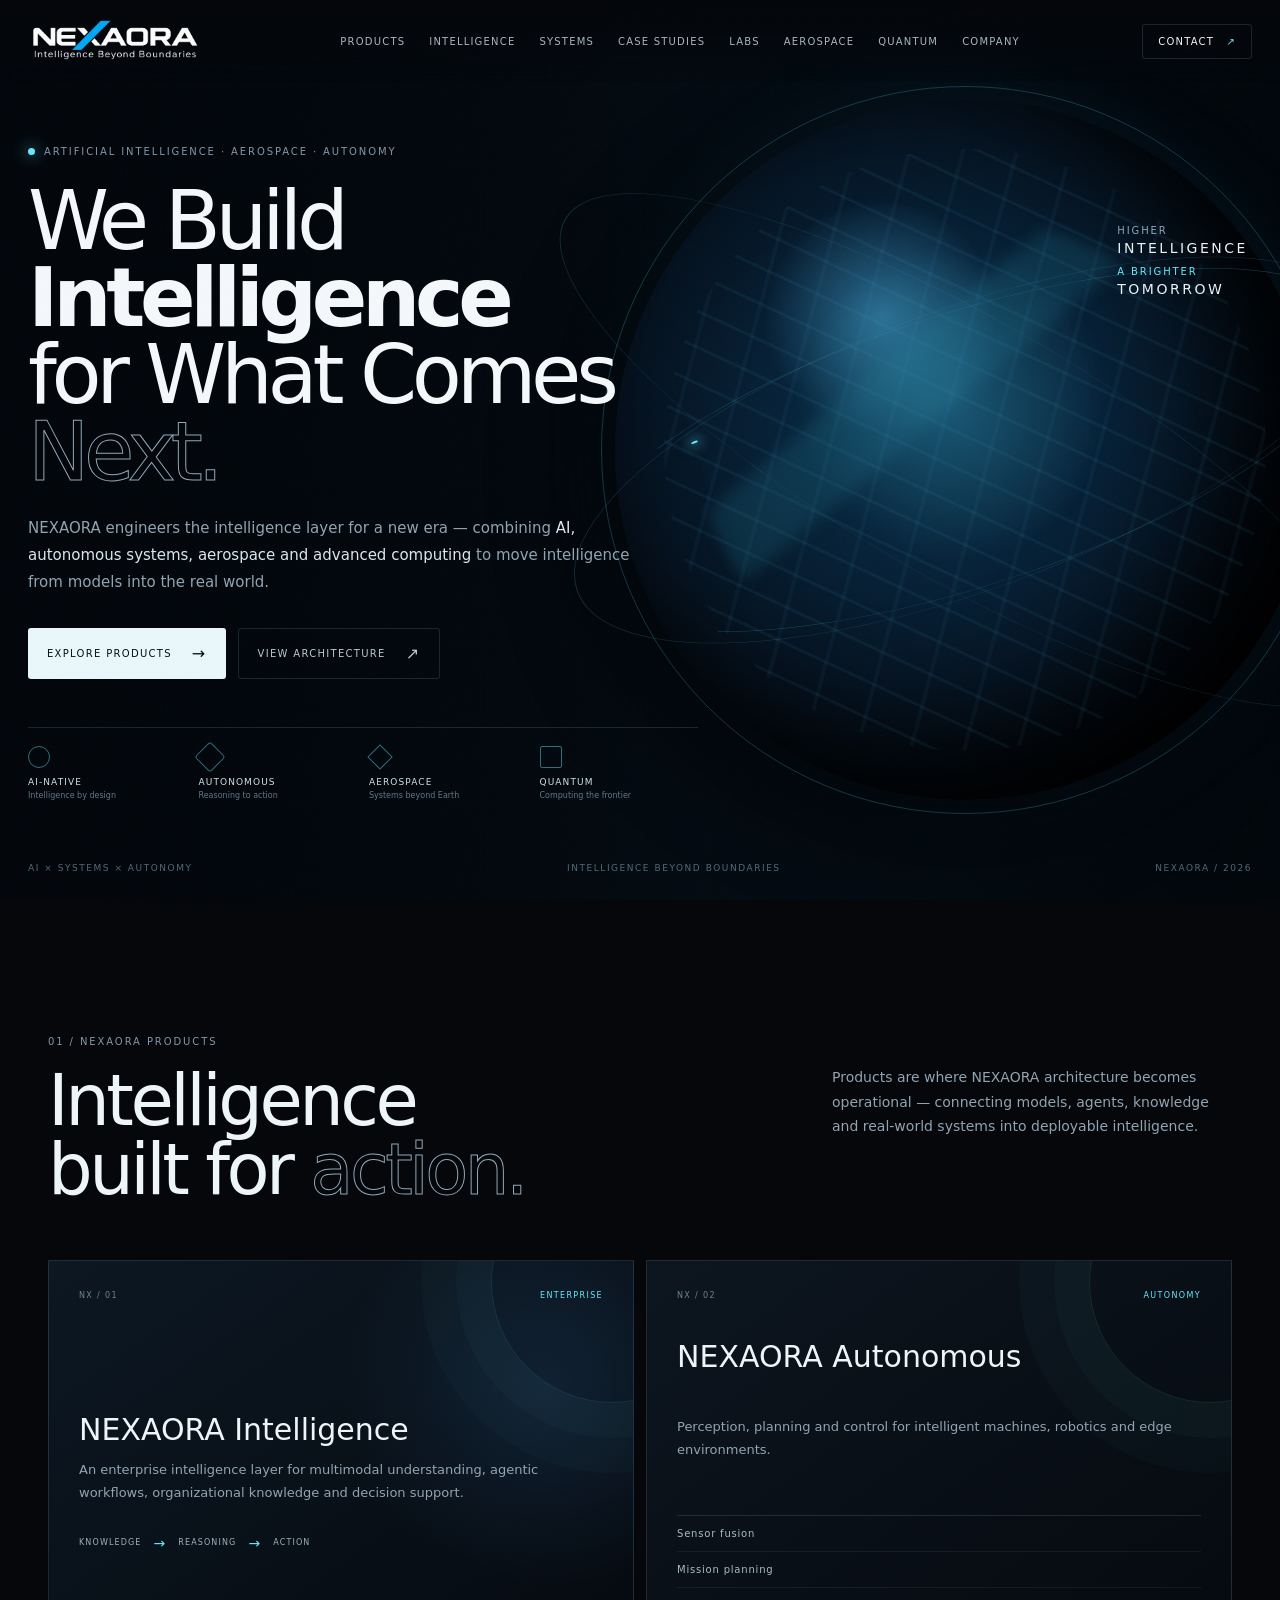
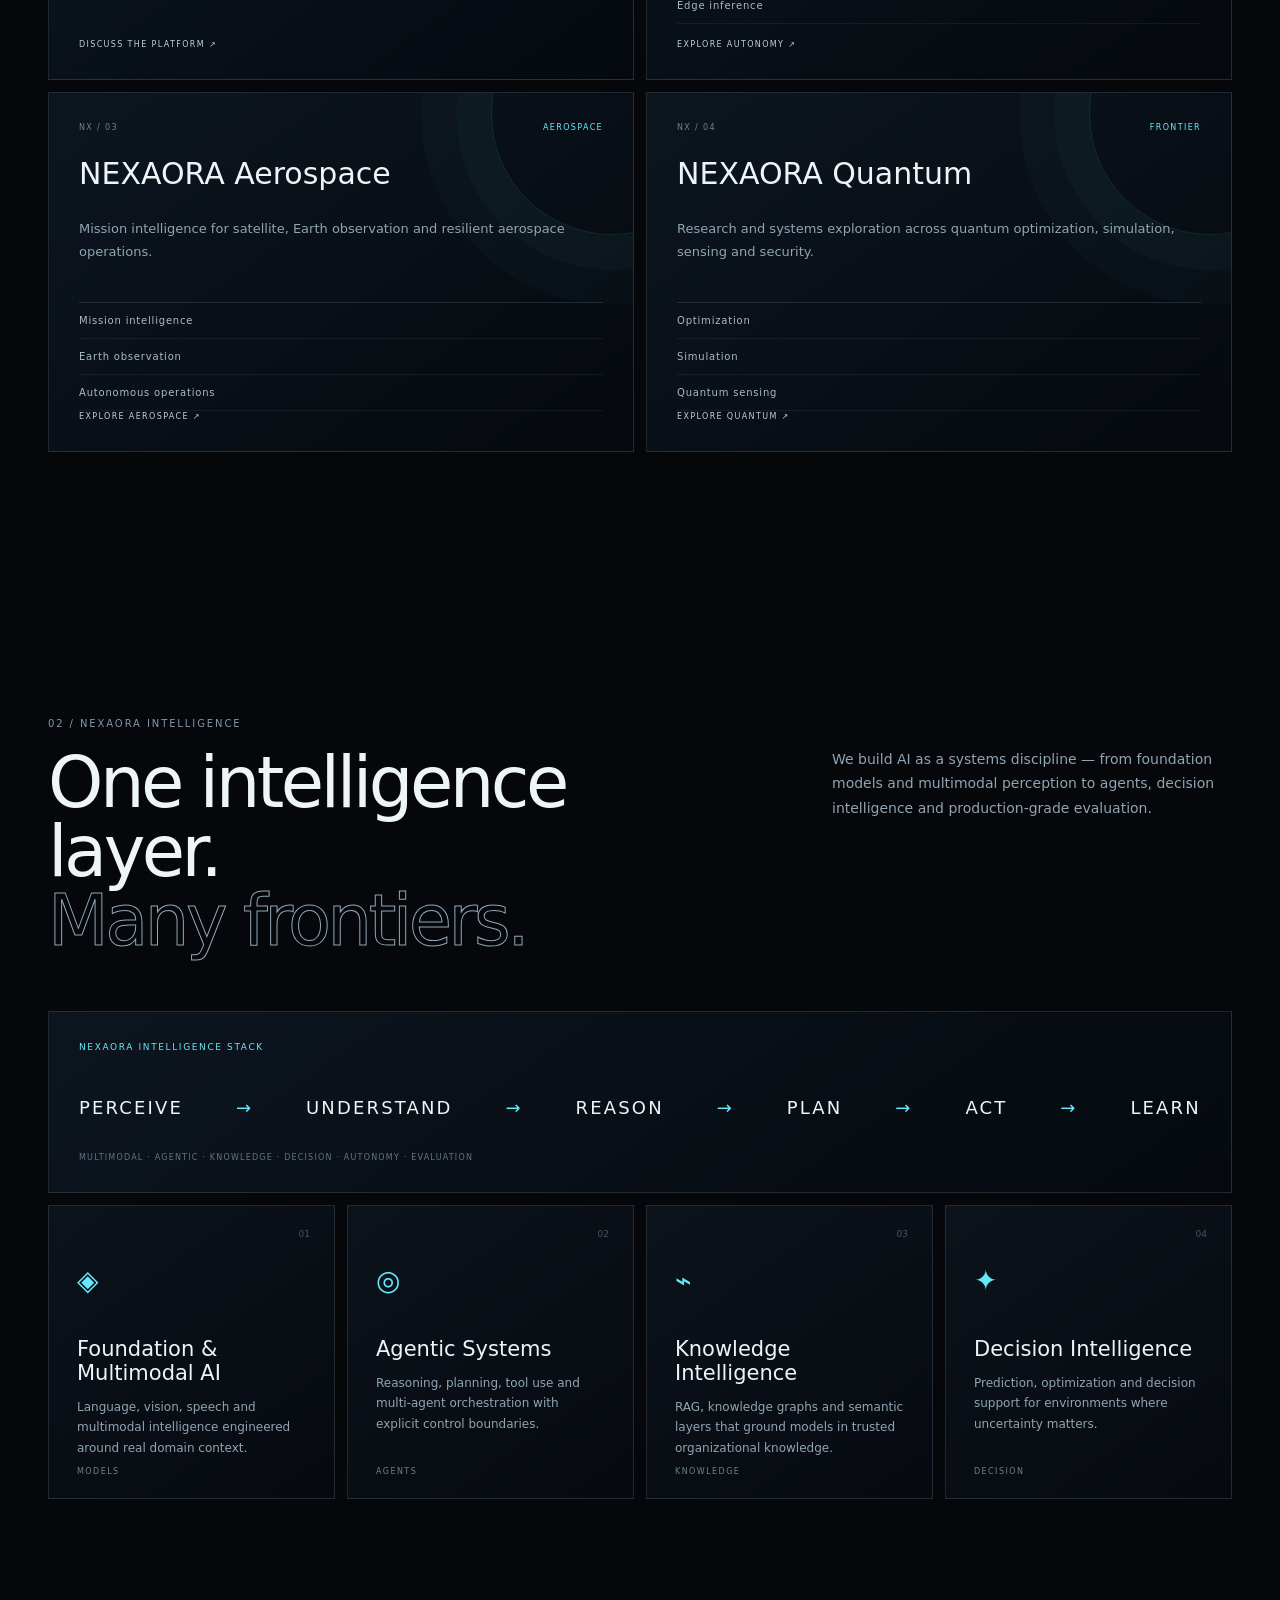
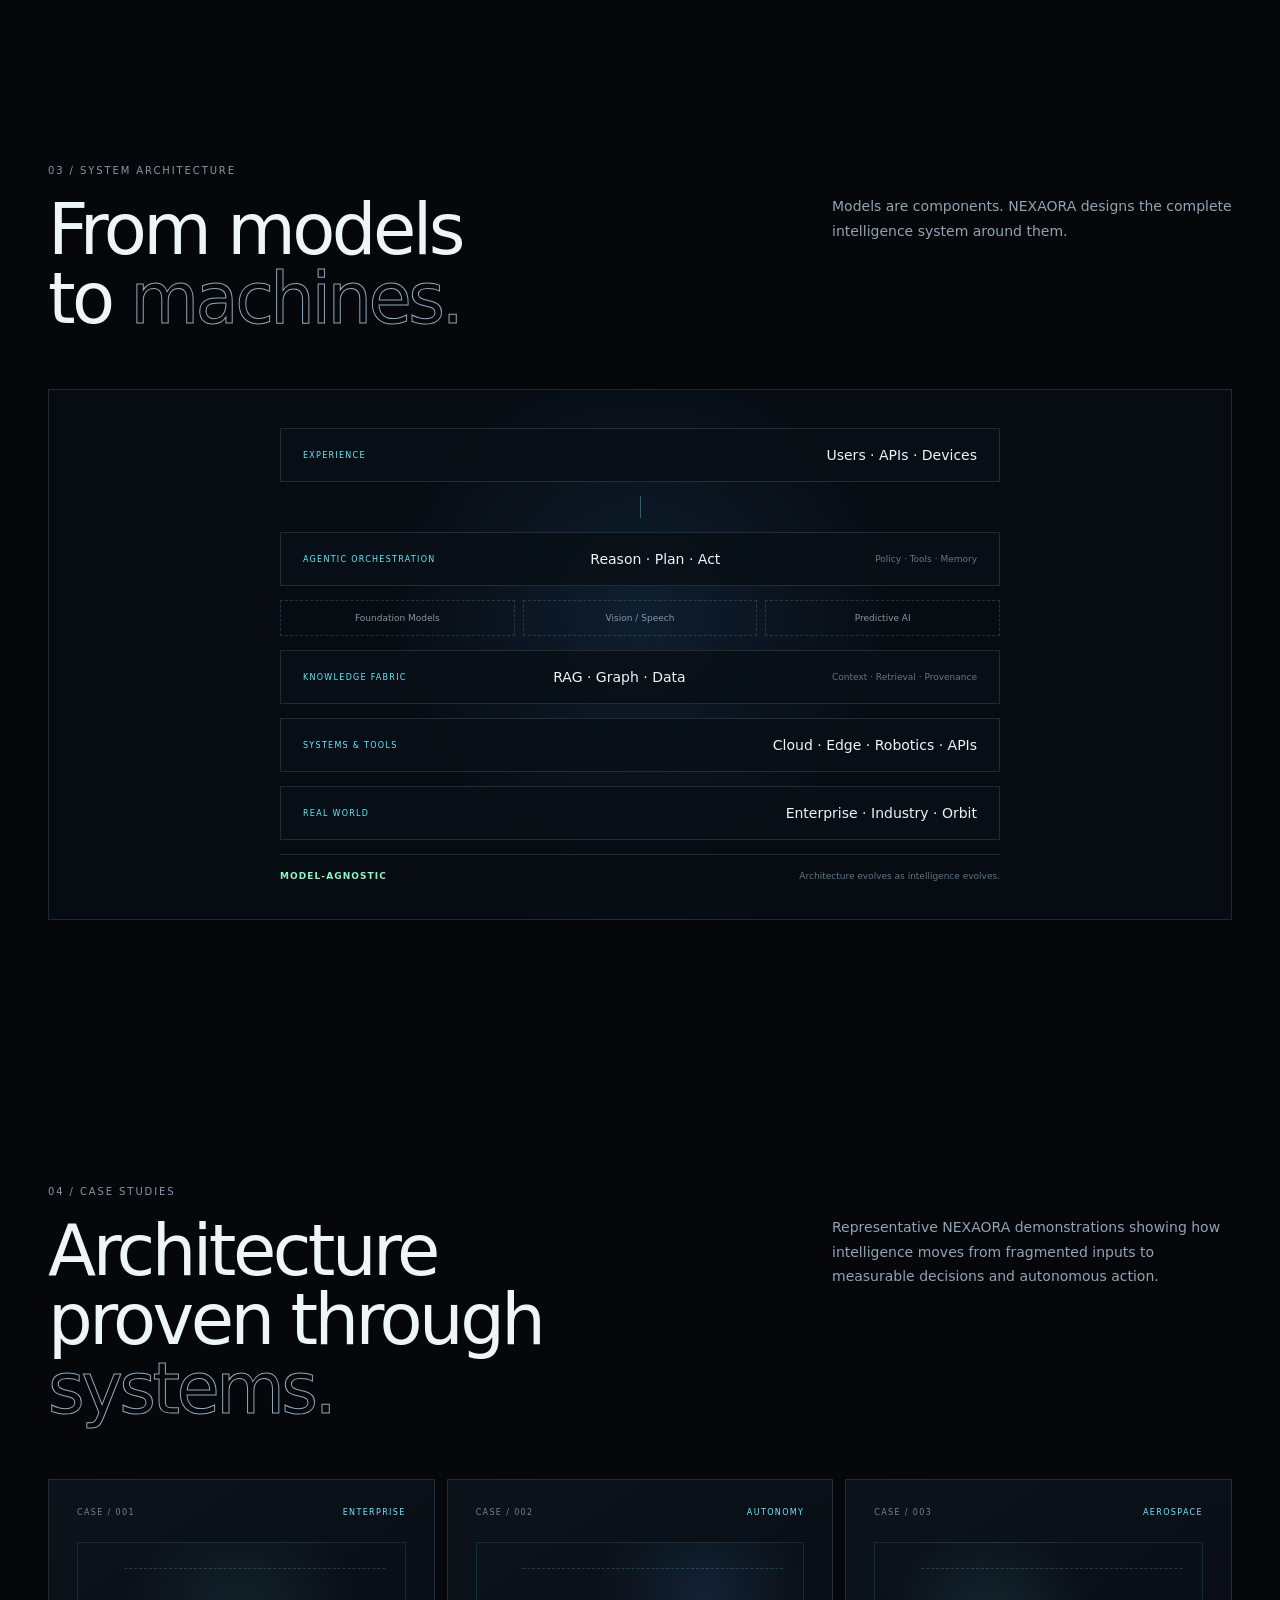
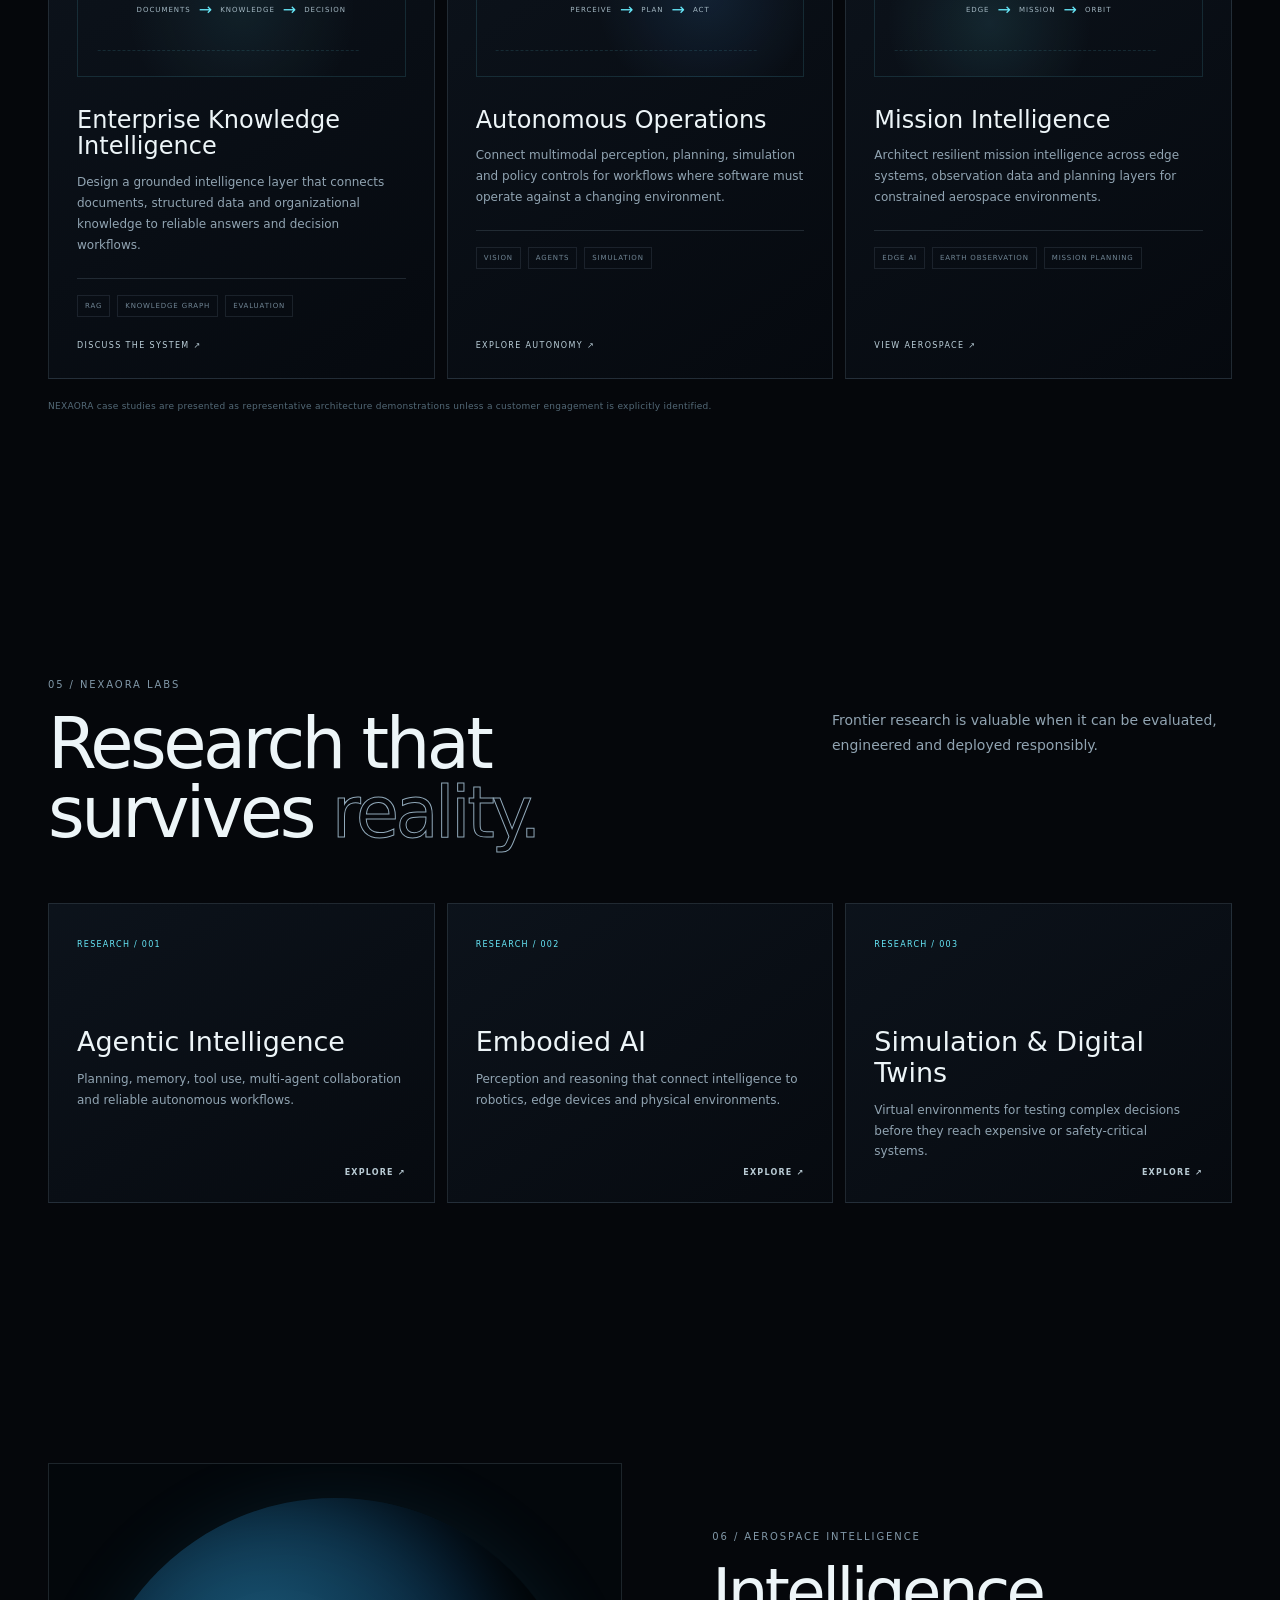
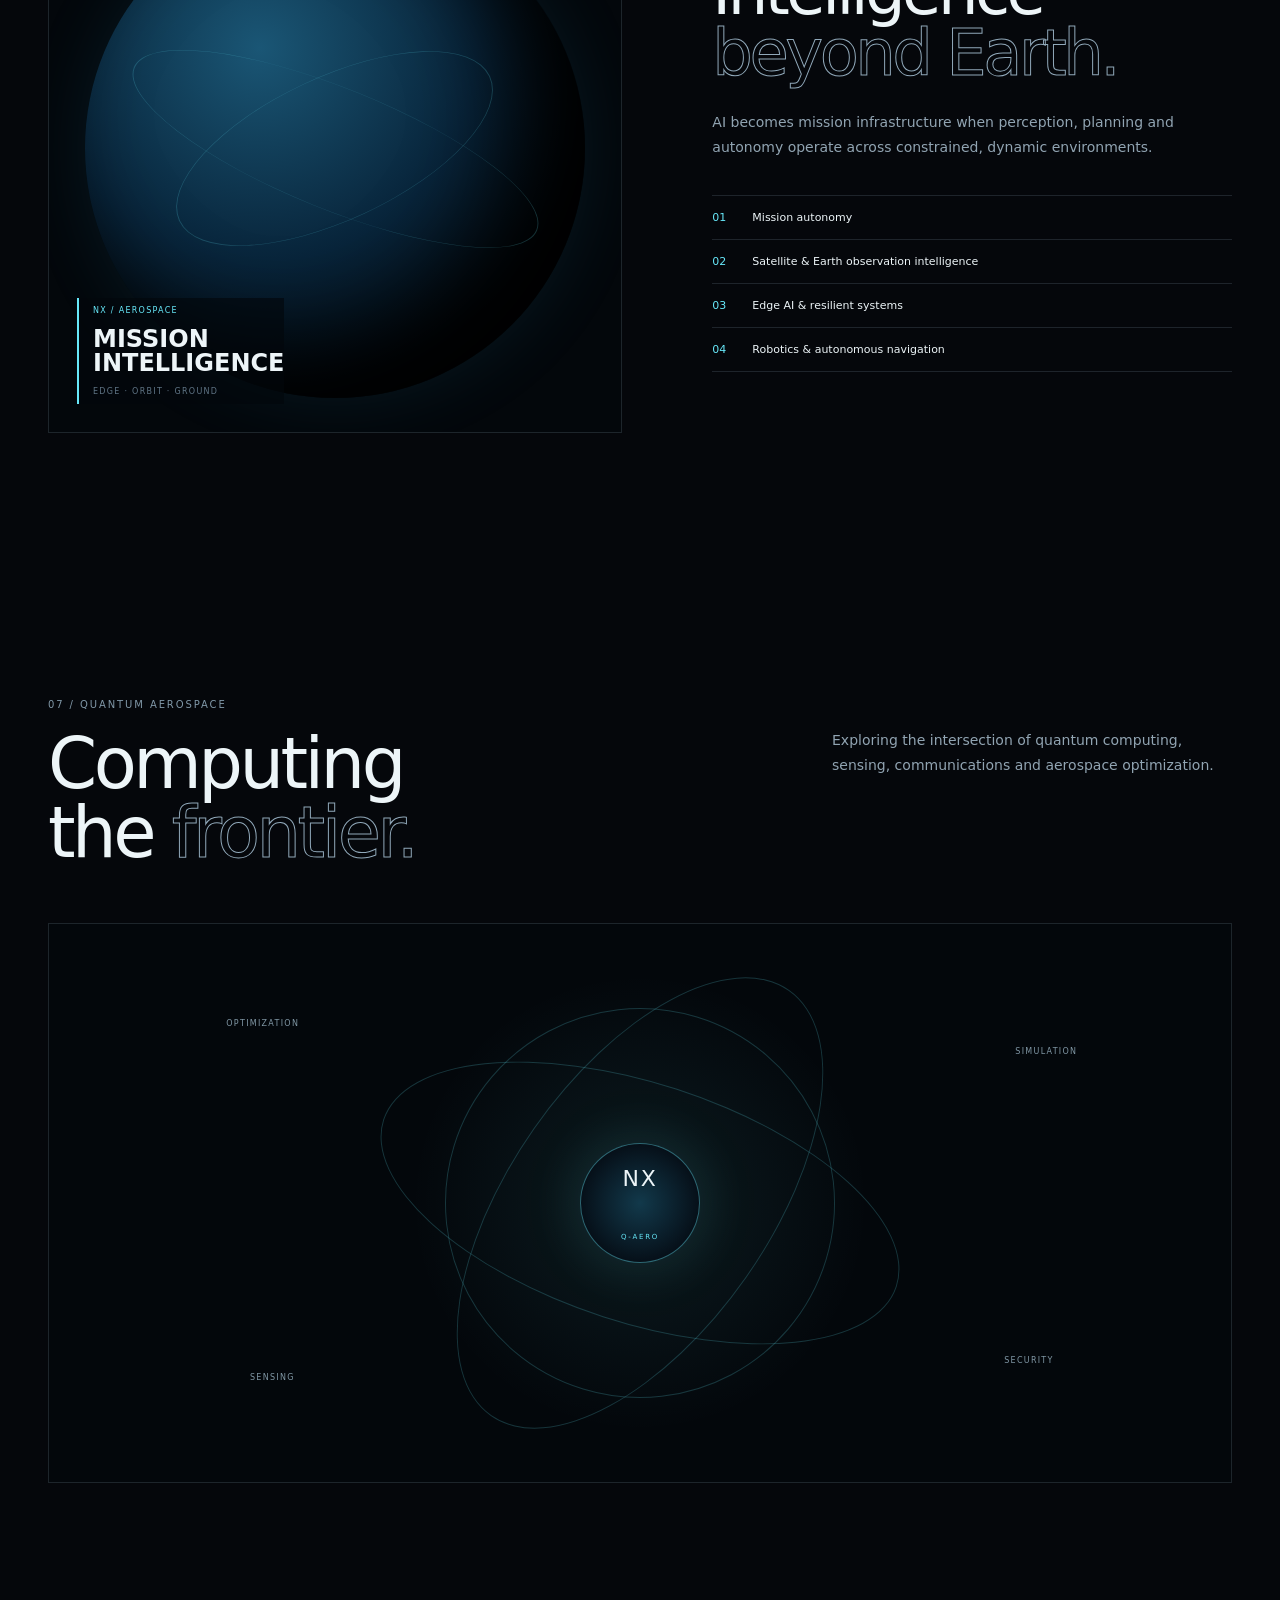
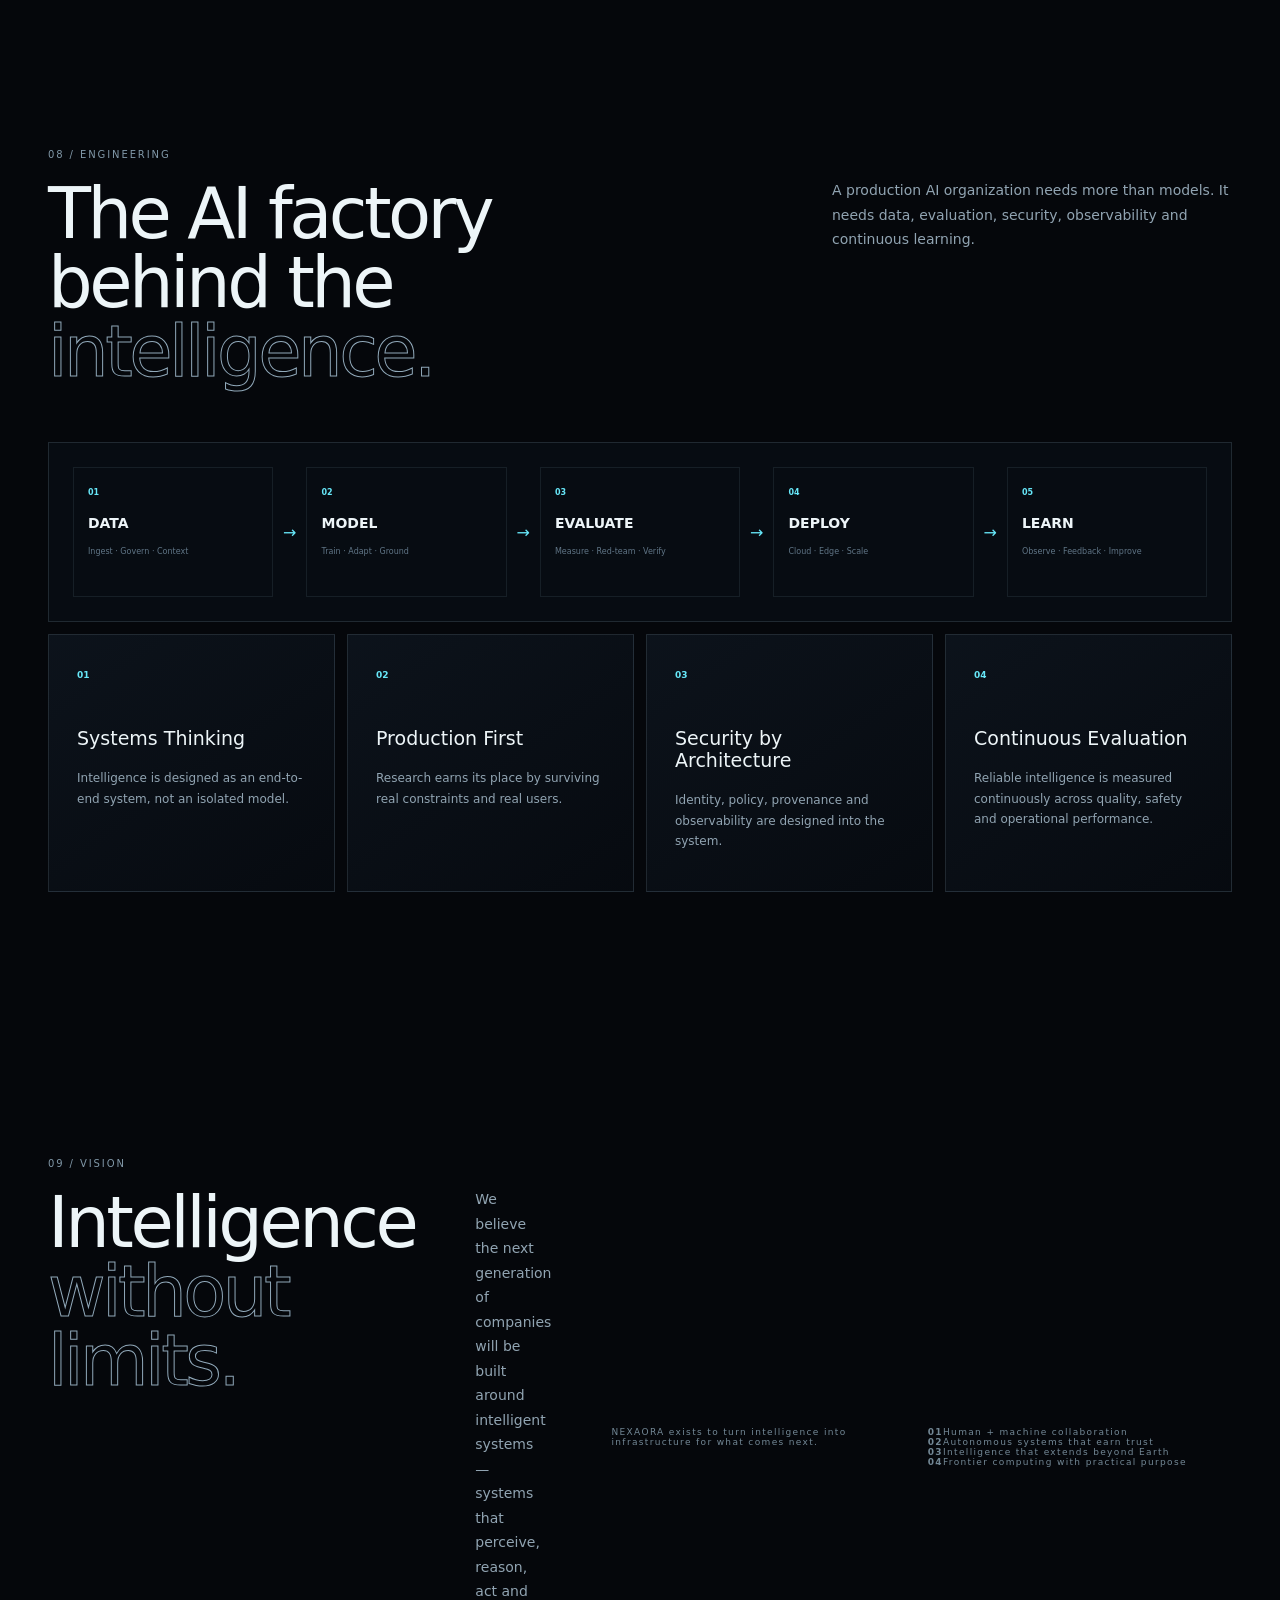
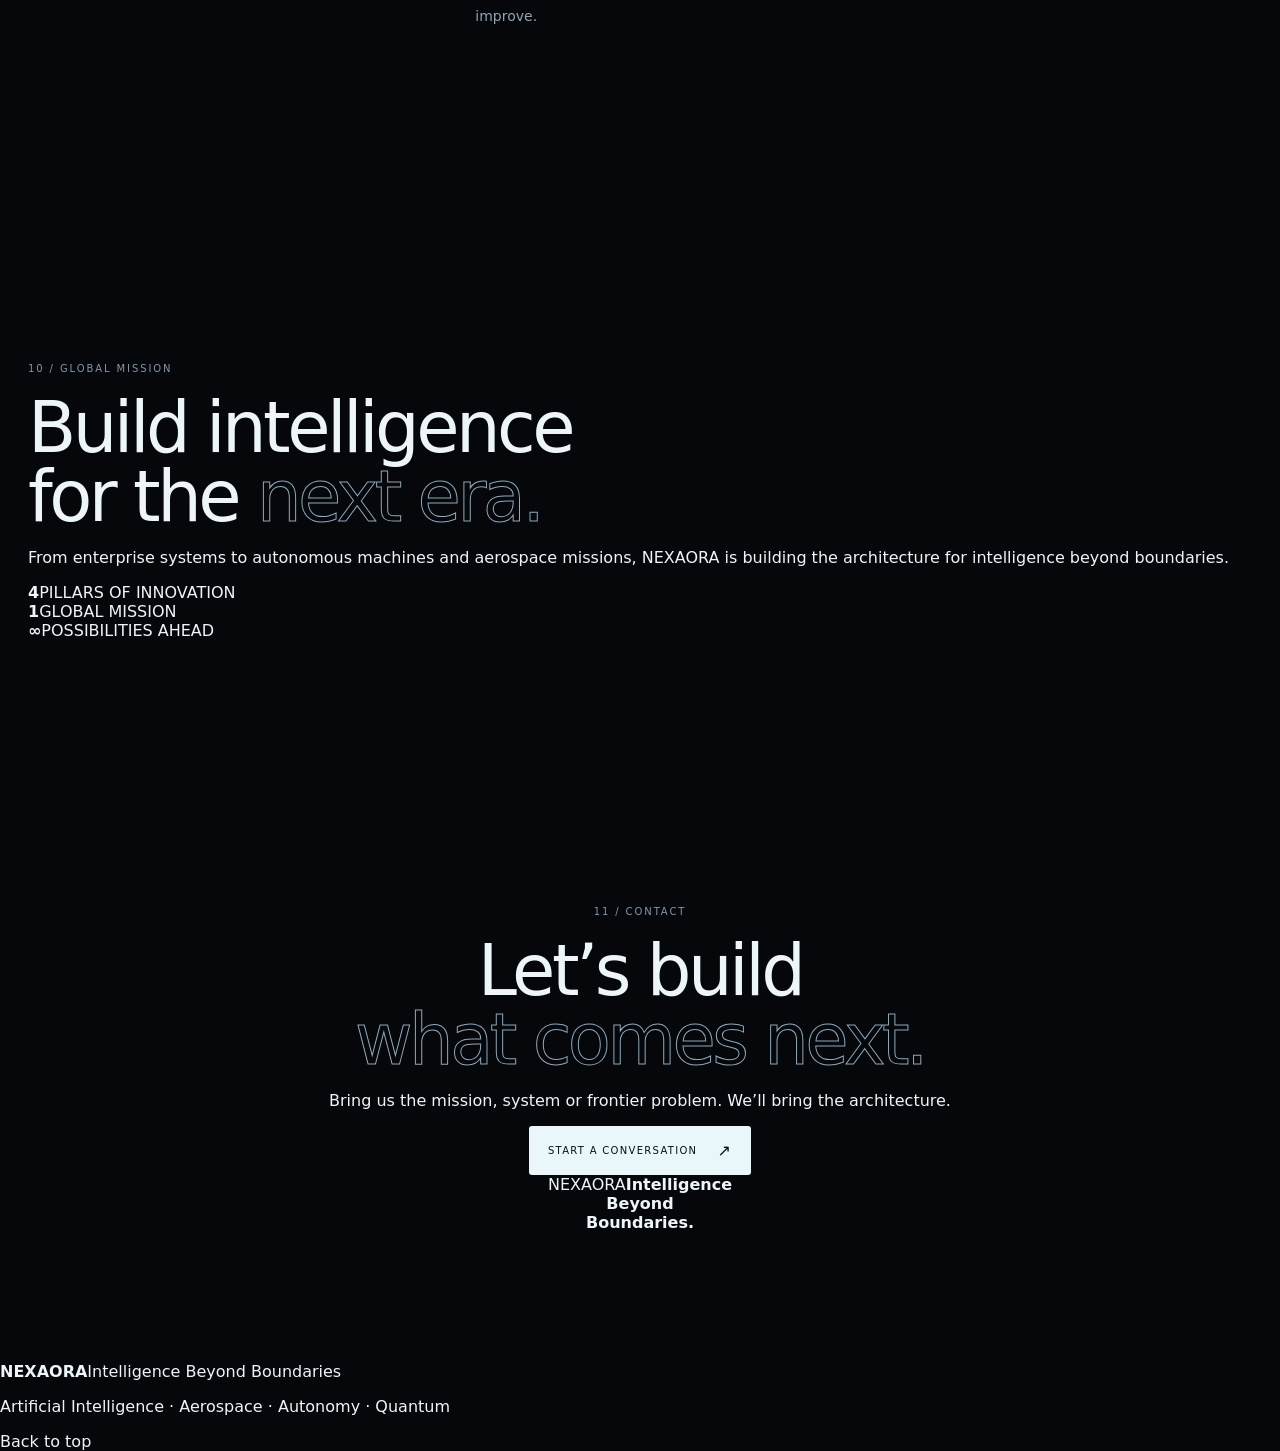
==== commit 7379598c: "Update favicon to NEXAORA round X mark" ====
--- a/public/index.html
+++ b/public/index.html
@@ -7,6 +7,8 @@
   <meta name="description" content="NEXAORA engineers intelligence systems across artificial intelligence, autonomous systems, aerospace and quantum technologies.">
   <title>NEXAORA — Intelligence Systems for What Comes Next.</title>
   <link rel="stylesheet" href="assets/css/style.css">
+  <link rel="icon" href="assets/images/nexaora-x-round.png" type="image/png">
+  <link rel="apple-touch-icon" href="assets/images/nexaora-x-round.png">
 </head>
 <body>
   <canvas id="stars" aria-hidden="true"></canvas><div class="noise" aria-hidden="true"></div>
@@ -25,11 +27,12 @@
     <section id="labs" class="section labs"><div class="section-head reveal"><div><span class="kicker">05 / NEXAORA LABS</span><h2>Research that<br>survives <em>reality.</em></h2></div><p>Frontier research is valuable when it can be evaluated, engineered and deployed responsibly.</p></div><div class="lab-grid"><article class="lab-card reveal"><span>RESEARCH / 001</span><h3>Agentic Intelligence</h3><p>Planning, memory, tool use, multi-agent collaboration and reliable autonomous workflows.</p><b>EXPLORE ↗</b></article><article class="lab-card reveal"><span>RESEARCH / 002</span><h3>Embodied AI</h3><p>Perception and reasoning that connect intelligence to robotics, edge devices and physical environments.</p><b>EXPLORE ↗</b></article><article class="lab-card reveal"><span>RESEARCH / 003</span><h3>Simulation & Digital Twins</h3><p>Virtual environments for testing complex decisions before they reach expensive or safety-critical systems.</p><b>EXPLORE ↗</b></article></div></section>
     <section id="aerospace" class="section aerospace"><div class="aerospace-visual reveal"><div class="planet"></div><div class="aero-orbit a1"></div><div class="aero-orbit a2"></div><div class="telemetry"><span>NX / AEROSPACE</span><b>MISSION<br>INTELLIGENCE</b><small>EDGE · ORBIT · GROUND</small></div></div><div class="aerospace-copy reveal"><span class="kicker">06 / AEROSPACE INTELLIGENCE</span><h2>Intelligence<br><em>beyond Earth.</em></h2><p>AI becomes mission infrastructure when perception, planning and autonomy operate across constrained, dynamic environments.</p><div class="aero-list"><div><b>01</b><span>Mission autonomy</span></div><div><b>02</b><span>Satellite & Earth observation intelligence</span></div><div><b>03</b><span>Edge AI & resilient systems</span></div><div><b>04</b><span>Robotics & autonomous navigation</span></div></div></div></section>
     <section id="quantum" class="section quantum"><div class="section-head reveal"><div><span class="kicker">07 / QUANTUM AEROSPACE</span><h2>Computing<br>the <em>frontier.</em></h2></div><p>Exploring the intersection of quantum computing, sensing, communications and aerospace optimization.</p></div><div class="quantum-core reveal"><div class="q-ring r1"></div><div class="q-ring r2"></div><div class="q-ring r3"></div><div class="q-core">NX<br><span>Q-AERO</span></div><div class="q-label q1">OPTIMIZATION</div><div class="q-label q2">SIMULATION</div><div class="q-label q3">SENSING</div><div class="q-label q4">SECURITY</div></div></section>
-    <section id="research" class="section engineering"><div class="section-head reveal"><div><span class="kicker">08 / ENGINEERING</span><h2>The AI factory<br>behind the <em>intelligence.</em></h2></div><p>A production AI organization needs more than models. It needs data, evaluation, security, observability and continuous learning.</p></div><div class="factory reveal"><div class="factory-step"><b>01</b><strong>DATA</strong><span>Ingest · Govern · Context</span></div><i>→</i><div class="factory-step"><b>02</b><strong>MODEL</strong><span>Train · Adapt · Ground</span></div><i>→</i><div class="factory-step"><b>03</b><strong>EVALUATE</strong><span>Measure · Red-team · Verify</span></div><i>→</i><div class="factory-step"><b>04</b><strong>DEPLOY</strong><span>Cloud · Edge · Scale</span></div><i>→</i><div class="factory-step"><b>05</b><strong>LEARN</strong><span>Observe · Feedback · Improve</span></div></div><div class="principles"><div class="principle reveal"><b>01</b><h3>Systems Thinking</h3><p>Intelligence is designed as an end-to-end system, not an isolated model.</p></div><div class="principle reveal"><b>02</b><h3>Production First</h3><p>Research earns its place by surviving real constraints and real users.</p></div><div class="principle reveal"><b>03</b><h3>Security by Architecture</h3><p>Identity, policy, provenance and observability are designed into the system.</p></div><div class="principle reveal"><b>04</b><h3>Continuous Evaluation</h3><p>Reliable AI is measured continuously across quality, safety and cost.</p></div></div></section>
-    <section id="company" class="section vision"><div class="vision-mark reveal">∞</div><div class="vision-copy reveal"><span class="kicker">09 / OUR VISION</span><h2>Intelligence<br><em>Without Limits.</em></h2><p>We believe the next generation of technology will not simply compute more. It will understand more, decide better and operate with greater autonomy.</p><div class="vision-grid"><span>01 / INTELLIGENCE</span><span>02 / AUTONOMY</span><span>03 / HUMANITY</span><span>04 / FRONTIER</span></div></div></section>
-    <section class="section mission"><div class="mission-card reveal"><span class="kicker">GLOBAL MISSION</span><h2>Build intelligence<br>that moves the world <em>forward.</em></h2><div class="mission-meta"><span>AI · AEROSPACE · ROBOTICS · QUANTUM</span><span>ONE GLOBAL MISSION</span></div></div></section>
-    <section id="contact" class="section contact"><div class="contact-card reveal"><span class="kicker">START A CONVERSATION</span><h2>What should intelligence<br>make <em>possible?</em></h2><p>Let's explore the system, the frontier and the architecture required to get there.</p><a class="btn primary" href="mailto:hello@nexaora.in">Talk to NEXAORA <span>↗</span></a><div class="contact-meta"><span>HELLO@NEXAORA.IN</span><span>NEXAORA · INTELLIGENCE BEYOND BOUNDARIES</span></div></div></section>
+    <section id="research" class="section engineering"><div class="section-head reveal"><div><span class="kicker">08 / ENGINEERING</span><h2>The AI factory<br>behind the <em>intelligence.</em></h2></div><p>A production AI organization needs more than models. It needs data, evaluation, security, observability and continuous learning.</p></div><div class="factory reveal"><div class="factory-step"><b>01</b><strong>DATA</strong><span>Ingest · Govern · Context</span></div><i>→</i><div class="factory-step"><b>02</b><strong>MODEL</strong><span>Train · Adapt · Ground</span></div><i>→</i><div class="factory-step"><b>03</b><strong>EVALUATE</strong><span>Measure · Red-team · Verify</span></div><i>→</i><div class="factory-step"><b>04</b><strong>DEPLOY</strong><span>Cloud · Edge · Scale</span></div><i>→</i><div class="factory-step"><b>05</b><strong>LEARN</strong><span>Observe · Feedback · Improve</span></div></div><div class="principles"><div class="principle reveal"><b>01</b><h3>Systems Thinking</h3><p>Intelligence is designed as an end-to-end system, not an isolated model.</p></div><div class="principle reveal"><b>02</b><h3>Production First</h3><p>Research earns its place by surviving real constraints and real users.</p></div><div class="principle reveal"><b>03</b><h3>Security by Architecture</h3><p>Identity, policy, provenance and observability are designed into the system.</p></div><div class="principle reveal"><b>04</b><h3>Continuous Evaluation</h3><p>Reliable intelligence is measured continuously across quality, safety and operational performance.</p></div></div></section>
+    <section id="vision" class="section vision"><div class="section-head reveal"><div><span class="kicker">09 / VISION</span><h2>Intelligence<br><em>without limits.</em></h2></div><p>We believe the next generation of companies will be built around intelligent systems — systems that perceive, reason, act and improve.</p></div><div class="vision-grid"><div class="vision-statement reveal">NEXAORA exists to turn intelligence into infrastructure for what comes next.</div><div class="vision-points"><div class="vision-point reveal"><b>01</b><span>Human + machine collaboration</span></div><div class="vision-point reveal"><b>02</b><span>Autonomous systems that earn trust</span></div><div class="vision-point reveal"><b>03</b><span>Intelligence that extends beyond Earth</span></div><div class="vision-point reveal"><b>04</b><span>Frontier computing with practical purpose</span></div></div></div></section>
+    <section id="company" class="section mission"><div class="mission-panel reveal"><span class="kicker">10 / GLOBAL MISSION</span><h2>Build intelligence<br>for the <em>next era.</em></h2><p>From enterprise systems to autonomous machines and aerospace missions, NEXAORA is building the architecture for intelligence beyond boundaries.</p><div class="mission-metrics"><div><strong>4</strong><span>PILLARS OF INNOVATION</span></div><div><strong>1</strong><span>GLOBAL MISSION</span></div><div><strong>∞</strong><span>POSSIBILITIES AHEAD</span></div></div></div></section>
+    <section id="contact" class="section contact"><div class="contact-copy reveal"><span class="kicker">11 / CONTACT</span><h2>Let’s build<br><em>what comes next.</em></h2><p>Bring us the mission, system or frontier problem. We’ll bring the architecture.</p><a class="btn primary" href="mailto:hello@nexaora.in">Start a Conversation <span>↗</span></a></div><div class="contact-side reveal"><span>NEXAORA</span><strong>Intelligence<br>Beyond<br>Boundaries.</strong></div></section>
   </main>
-  <footer><a class="brand" href="#top"><img class="brand-logo brand-logo-on-dark" src="assets/images/nexaora-logo-on-dark.png" alt="NEXAORA"></a><p>© 2026 NEXAORA. Intelligence Beyond Boundaries.</p><a href="#top">BACK TO TOP ↑</a></footer><script src="assets/js/main.js" defer></script>
+  <footer class="site-footer"><div><strong>NEXAORA</strong><span>Intelligence Beyond Boundaries</span></div><p>Artificial Intelligence · Aerospace · Autonomy · Quantum</p><a href="#top">Back to top</a></footer>
+  <script src="assets/js/main.js"></script>
 </body>
-</html>+</html>
--- a/public/assets/css/style.css
+++ b/public/assets/css/style.css
@@ -1 +1 @@
-:root{--bg:#05070b;--panel:#0a1018;--line:rgba(160,190,210,.16);--text:#edf5f8;--muted:#91a4b2;--cyan:#67e8f9;--blue:#4da3ff;--green:#8df6c2;--max:1240px;--header:82px}*{box-sizing:border-box}html{scroll-behavior:smooth;scroll-padding-top:100px}body{margin:0;background:var(--bg);color:var(--text);font-family:Inter,ui-sans-serif,system-ui,-apple-system,BlinkMacSystemFont,"Segoe UI",sans-serif;overflow-x:hidden;-webkit-font-smoothing:antialiased}a{color:inherit;text-decoration:none}button{font:inherit}::selection{background:rgba(103,232,249,.2);color:#fff}.noise{position:fixed;inset:0;pointer-events:none;opacity:.02;z-index:50;background-image:url("data:image/svg+xml,%3Csvg xmlns='http://www.w3.org/2000/svg' width='160' height='160'%3E%3Cfilter id='n'%3E%3CfeTurbulence baseFrequency='.8' numOctaves='3'/%3E%3C/filter%3E%3Crect width='100%25' height='100%25' filter='url(%23n)'/%3E%3C/svg%3E")}#stars{position:fixed;inset:0;width:100%;height:100%;z-index:-1;opacity:.5;pointer-events:none}.site-header{height:var(--header);position:fixed;inset:0 0 auto;z-index:40;display:flex;align-items:center;justify-content:space-between;padding:0 max(28px,calc((100vw - var(--max))/2));background:linear-gradient(180deg,rgba(5,7,11,.97),rgba(5,7,11,.72),transparent);backdrop-filter:blur(14px);-webkit-backdrop-filter:blur(14px)}.brand{display:flex;align-items:center;flex:none}.brand-logo{display:block;width:190px;height:auto;max-height:58px;object-fit:contain;object-position:left center}.brand-logo-on-dark{content:url("../images/nexaora-logo-on-dark.png")}nav{display:flex;align-items:center;gap:24px;font-size:10px;text-transform:uppercase;letter-spacing:.12em;color:#a8b7c2}nav a{position:relative;padding:10px 0;transition:color .2s}nav a:hover,nav a:focus-visible{color:var(--cyan)}nav a:after{content:"";position:absolute;left:0;right:100%;bottom:4px;height:1px;background:var(--cyan);transition:right .2s}nav a:hover:after,nav a:focus-visible:after{right:0}.header-cta{border:1px solid var(--line);padding:11px 15px;border-radius:3px;font-size:10px;letter-spacing:.12em;text-transform:uppercase;transition:.25s}.header-cta:hover,.header-cta:focus-visible{border-color:rgba(103,232,249,.3);box-shadow:0 0 28px rgba(103,232,249,.08)}.header-cta span{color:var(--cyan);margin-left:8px}.menu{display:none;background:none;border:0;padding:10px;cursor:pointer}.menu span{display:block;width:24px;height:1px;background:#dce9ef;margin:6px}.hero{min-height:100vh;position:relative}.hero-approved{max-width:none;overflow:hidden;display:flex;align-items:center;padding:140px max(28px,calc((100vw - var(--max))/2)) 88px;background:radial-gradient(circle at 78% 52%,rgba(36,126,184,.16),transparent 25%),linear-gradient(90deg,#03070c,#06111a 50%,#02070c)}.hero-approved:before{content:"";position:absolute;inset:0;background:linear-gradient(90deg,rgba(3,7,12,.97),rgba(3,7,12,.72) 43%,rgba(3,7,12,.12) 75%,rgba(3,7,12,.7));z-index:1;pointer-events:none}.hero-grid{position:absolute;inset:0;opacity:.12;background-image:linear-gradient(var(--line) 1px,transparent 1px),linear-gradient(90deg,var(--line) 1px,transparent 1px);background-size:80px 80px;mask-image:linear-gradient(to right,black,transparent 82%);-webkit-mask-image:linear-gradient(to right,black,transparent 82%)}.hero-copy{width:min(670px,63vw);position:relative;z-index:3}.eyebrow,.kicker{font-size:10px;letter-spacing:.19em;color:#8198a8;text-transform:uppercase}.eyebrow span{display:inline-block;width:7px;height:7px;border-radius:50%;background:var(--cyan);box-shadow:0 0 15px var(--cyan);margin-right:9px}.hero h1{font-size:clamp(52px,6.4vw,88px);line-height:.94;letter-spacing:-.065em;font-weight:500;margin:25px 0;color:#f5f8fb}.hero h1 em,.section h2 em,.contact-card h2 em{font-style:normal;color:transparent;-webkit-text-stroke:1px #91a9ba}.hero-lead{max-width:620px;color:var(--muted);font-size:15px;line-height:1.8}.hero-lead strong{color:#dbe7ef;font-weight:500}.hero-actions{display:flex;gap:12px;margin-top:32px}.btn{display:inline-flex;align-items:center;justify-content:center;gap:20px;padding:15px 19px;border-radius:3px;font-size:10px;letter-spacing:.13em;text-transform:uppercase;transition:transform .25s,box-shadow .25s,border-color .25s}.btn.primary{background:#e9f7fb;color:#061018}.btn.primary:hover,.btn.primary:focus-visible{box-shadow:0 0 35px rgba(103,232,249,.25);transform:translateY(-2px)}.btn.ghost{border:1px solid var(--line);color:#b9c7d0}.btn.ghost:hover,.btn.ghost:focus-visible{border-color:rgba(103,232,249,.3);transform:translateY(-2px)}.btn span{font-size:16px}.hero-earth{position:absolute;right:-35px;top:50%;width:min(700px,58vw);height:min(700px,58vw);transform:translateY(-50%);border-radius:50%;z-index:2;background:radial-gradient(circle at 38% 31%,rgba(79,183,233,.48),transparent 18%),radial-gradient(circle at 46% 45%,#0b3852,#082238 30%,#06121f 58%,#02070b 76%);box-shadow:-25px 25px 90px rgba(0,0,0,.8),inset -75px -45px 120px rgba(0,0,0,.92),0 0 80px rgba(41,159,220,.12)}.hero-earth:before{content:"";position:absolute;inset:7%;border-radius:50%;background:repeating-linear-gradient(25deg,transparent 0 15px,rgba(75,186,226,.07) 16px 18px,transparent 19px 33px),repeating-linear-gradient(105deg,transparent 0 27px,rgba(74,155,204,.06) 28px 31px,transparent 32px 52px)}.hero-earth:after{content:"";position:absolute;inset:-9%;border:1px solid rgba(85,202,244,.28);border-left-color:transparent;border-radius:50%;transform:rotate(-18deg) scaleY(.33)}.earth-land{position:absolute;inset:17% 12%;border-radius:50%;background:radial-gradient(ellipse at 48% 40%,rgba(64,166,201,.3),transparent 40%),linear-gradient(140deg,transparent 32%,rgba(35,125,151,.22) 34% 43%,transparent 45%);filter:blur(7px)}.earth-glow{position:absolute;inset:-2%;border-radius:50%;border:1px solid rgba(98,218,255,.22)}.hero-orbit,.hero-orbit-two{position:absolute;border:1px solid rgba(102,214,255,.18);border-radius:50%;animation:spin 18s linear infinite}.hero-orbit{inset:-9%;transform:rotate(-20deg) scaleY(.34)}.hero-orbit-two{inset:-16%;transform:rotate(30deg) scaleY(.28);animation-duration:28s}.hero-orbit:after{content:"";position:absolute;width:7px;height:7px;border-radius:50%;background:var(--cyan);box-shadow:0 0 20px 5px rgba(98,234,255,.5);left:19%;top:14%}.hero-side-label{position:absolute;right:2.5%;top:25%;z-index:4;color:#8ca9b9;font-size:10px;line-height:1.25;letter-spacing:.19em;text-transform:uppercase}.hero-side-label b{display:block;color:#e6f3f8;font-size:14px;letter-spacing:.18em;font-weight:500;margin:2px 0 9px}.hero-side-label span{display:block}.hero-side-label .cyan{color:var(--cyan)}.hero-pillars{display:grid;grid-template-columns:repeat(4,1fr);gap:12px;max-width:700px;margin-top:48px;padding-top:18px;border-top:1px solid var(--line);position:relative;z-index:4}.hero-pillar{min-height:60px}.hero-pillar i{display:block;width:22px;height:22px;border:1px solid rgba(98,234,255,.45);border-radius:50%;margin-bottom:9px}.hero-pillar:nth-child(2) i{border-radius:3px;transform:rotate(45deg)}.hero-pillar:nth-child(3) i{border-radius:0;transform:rotate(45deg);width:18px;height:18px;margin:2px 0 11px 2px}.hero-pillar:nth-child(4) i{border-radius:2px}.hero-pillar strong{display:block;font-size:9px;letter-spacing:.12em;text-transform:uppercase;color:#d2e1e8;font-weight:500}.hero-pillar span{display:block;margin-top:4px;color:#617988;font-size:8px}.hero-footer{position:absolute;z-index:4;bottom:27px;left:max(28px,calc((100vw - var(--max))/2));right:max(28px,calc((100vw - var(--max))/2));display:flex;justify-content:space-between;color:#526a79;font-size:9px;letter-spacing:.17em}.section{max-width:var(--max);margin:auto;padding:130px 28px}.section-head{display:flex;justify-content:space-between;gap:60px;margin-bottom:55px}.section-head>div{max-width:700px}.section h2{font-size:clamp(42px,5.5vw,72px);line-height:.98;letter-spacing:-.05em;font-weight:500;margin:18px 0 0}.section-head>p{max-width:400px;color:var(--muted);line-height:1.75;font-size:14px;margin-top:35px}.intelligence-stack{border:1px solid var(--line);background:linear-gradient(145deg,rgba(13,22,32,.95),rgba(6,10,16,.9));padding:30px;position:relative;overflow:hidden}.stack-label{font-size:9px;color:var(--cyan);letter-spacing:.18em}.stack-flow{display:flex;align-items:center;justify-content:space-between;gap:12px;margin:45px 0 35px;font-size:clamp(12px,1.5vw,18px);letter-spacing:.12em}.stack-flow span{white-space:nowrap}.stack-flow b{font-weight:300;color:var(--cyan)}.stack-sub{font-size:8px;letter-spacing:.15em;color:#607586}.capability-grid{display:grid;grid-template-columns:repeat(4,1fr);gap:12px;margin-top:12px}.capability,.lab-card,.principle{position:relative;border:1px solid var(--line);background:linear-gradient(145deg,rgba(13,20,29,.94),rgba(7,11,17,.92));padding:28px;min-height:280px;transition:transform .3s,border-color .3s}.capability:hover,.lab-card:hover,.principle:hover{border-color:rgba(103,232,249,.35);transform:translateY(-4px)}.cap-index{position:absolute;top:23px;right:24px;color:#445463;font-size:9px}.icon{font-size:28px;color:var(--cyan);margin:30px 0 40px}.capability h3,.lab-card h3{font-size:21px;font-weight:500;margin:0 0 12px}.capability p,.lab-card p,.principle p{font-size:12px;line-height:1.7;color:var(--muted)}.tag{position:absolute;bottom:22px;left:28px;font-size:8px;color:#6d8191;letter-spacing:.18em}.architecture{border:1px solid var(--line);background:radial-gradient(circle at 50% 42%,rgba(77,163,255,.12),transparent 38%),#070c12;padding:38px;display:flex;flex-direction:column;align-items:center;gap:14px;position:relative;overflow:hidden}.arch-node{width:min(720px,100%);border:1px solid var(--line);padding:18px 22px;background:rgba(9,15,22,.88);display:flex;align-items:center;justify-content:space-between;gap:20px}.arch-node small{color:var(--cyan);font-size:8px;letter-spacing:.16em}.arch-node strong{font-size:14px;font-weight:500}.arch-node em{font-style:normal;color:#627787;font-size:9px}.arch-line{height:22px;border-left:1px solid rgba(103,232,249,.35)}.arch-branches{width:min(720px,100%);display:grid;grid-template-columns:repeat(3,1fr);gap:8px}.arch-branches span{border:1px dashed rgba(103,232,249,.18);padding:12px;text-align:center;color:#8297a6;font-size:9px}.arch-metric{width:min(720px,100%);border-top:1px solid var(--line);padding-top:16px;display:flex;justify-content:space-between;color:#607586;font-size:9px}.arch-metric b{color:var(--green);letter-spacing:.12em}.lab-grid{display:grid;grid-template-columns:repeat(3,1fr);gap:12px}.lab-card{min-height:300px}.lab-card>span{font-size:8px;color:var(--cyan);letter-spacing:.16em}.lab-card h3{font-size:27px;margin-top:75px}.lab-card b{position:absolute;bottom:25px;right:28px;color:#b9cbd4;font-size:8px;letter-spacing:.15em}.aerospace{display:grid;grid-template-columns:1.05fr .95fr;gap:90px;align-items:center}.aerospace-visual{height:570px;border:1px solid var(--line);position:relative;overflow:hidden;background:radial-gradient(circle at 50% 48%,rgba(67,183,235,.16),transparent 38%),#03070b}.planet{position:absolute;width:500px;height:500px;left:50%;top:50%;transform:translate(-50%,-50%);border-radius:50%;background:radial-gradient(circle at 35% 30%,#1a5675,#08243a 45%,#02080d 72%);box-shadow:inset -55px -35px 100px #000,0 0 70px rgba(45,177,230,.1)}.aero-orbit{position:absolute;inset:12%;border:1px solid rgba(103,232,249,.2);border-radius:50%;transform:rotate(22deg) scaleY(.28);animation:spin 25s linear infinite}.a2{inset:20%;transform:rotate(-25deg) scaleY(.42);animation-duration:18s}.telemetry{position:absolute;left:28px;bottom:28px;border-left:2px solid var(--cyan);padding:8px 0 8px 14px;background:rgba(3,7,11,.65)}.telemetry span,.telemetry small{display:block;font-size:8px;letter-spacing:.16em;color:var(--cyan)}.telemetry b{display:block;font-size:24px;line-height:1;margin:12px 0}.telemetry small{color:#607586}.aerospace-copy h2{font-size:clamp(45px,5vw,68px);line-height:.96;letter-spacing:-.055em;margin:18px 0 25px}.aerospace-copy>p{color:var(--muted);line-height:1.8;font-size:14px}.aero-list{border-top:1px solid var(--line);margin-top:35px}.aero-list div{display:grid;grid-template-columns:40px 1fr;padding:15px 0;border-bottom:1px solid var(--line);font-size:12px;color:#b4c3cc}.aero-list b{color:var(--cyan);font-weight:400}.quantum{min-height:850px}.quantum-core{height:560px;border:1px solid var(--line);position:relative;overflow:hidden;background:radial-gradient(circle,rgba(103,232,249,.08),transparent 42%)}.q-ring{position:absolute;left:50%;top:50%;border:1px solid rgba(103,232,249,.2);border-radius:50%;animation:spin 24s linear infinite}.r1{width:600px;height:600px;transform:translate(-50%,-50%) rotate(20deg) scaleY(.35)}.r2{width:460px;height:460px;transform:translate(-50%,-50%) rotate(-30deg) scaleY(.5);animation-duration:18s}.r3{width:300px;height:300px;transform:translate(-50%,-50%) rotate(20deg) scaleY(.35);animation-duration:13s;border-color:rgba(141,246,194,.25)}.q-core{position:absolute;left:50%;top:50%;transform:translate(-50%,-50%);width:110px;height:110px;border:1px solid var(--cyan);border-radius:50%;display:grid;place-content:center;text-align:center;color:var(--cyan);font-size:22px;letter-spacing:.12em;box-shadow:0 0 55px rgba(103,232,249,.18)}.q-core span{font-size:8px;letter-spacing:.2em}.q-label{position:absolute;color:#6e8493;font-size:8px;letter-spacing:.16em}.q1{left:15%;top:27%}.q2{right:14%;top:24%}.q3{left:18%;bottom:24%}.q4{right:17%;bottom:23%}.engineering .section-head{margin-bottom:45px}.factory{display:grid;grid-template-columns:1fr auto 1fr auto 1fr auto 1fr auto 1fr;align-items:stretch;border-top:1px solid var(--line);border-bottom:1px solid var(--line)}.factory-step{padding:26px 18px;min-height:150px}.factory-step b{display:block;color:var(--cyan);font-size:9px;margin-bottom:25px}.factory-step strong{display:block;font-size:15px;font-weight:500;letter-spacing:.08em}.factory-step span{display:block;color:#607586;font-size:9px;line-height:1.5;margin-top:9px}.factory>i{display:grid;place-items:center;color:var(--cyan);font-style:normal}.principles{display:grid;grid-template-columns:repeat(4,1fr);gap:12px;margin-top:12px}.principle{min-height:230px}.principle>b{color:var(--cyan);font-size:9px}.principle h3{font-size:18px;font-weight:500;margin:48px 0 0}.vision{min-height:700px;display:grid;grid-template-columns:.7fr 1.3fr;align-items:center;position:relative}.vision:before{content:"";position:absolute;inset:15% 0;background:radial-gradient(circle at 45%,rgba(77,163,255,.09),transparent 52%);pointer-events:none}.vision-mark{font-size:clamp(180px,25vw,340px);font-weight:300;letter-spacing:-.12em;color:#0b141e;line-height:1;position:relative}.vision-copy{position:relative}.vision-copy h2{font-size:clamp(48px,6vw,78px);line-height:.95;letter-spacing:-.06em;font-weight:500;margin:18px 0 25px}.vision-copy>p{max-width:650px;color:var(--muted);line-height:1.8;font-size:15px}.vision-grid{display:grid;grid-template-columns:repeat(2,1fr);border-top:1px solid var(--line);margin-top:45px}.vision-grid span{padding:15px 0;border-bottom:1px solid var(--line);color:#708594;font-size:9px;letter-spacing:.15em}.mission{padding-top:30px}.mission-card{min-height:500px;border:1px solid var(--line);padding:80px 9%;position:relative;overflow:hidden;background:radial-gradient(circle at 75% 35%,rgba(103,232,249,.1),transparent 30%),linear-gradient(135deg,#0a1119,#06090e)}.mission-card:before{content:"";position:absolute;width:650px;height:650px;border:1px solid rgba(103,232,249,.07);border-radius:50%;right:-250px;top:-280px}.mission-card h2{font-size:clamp(48px,6vw,78px);line-height:.94;letter-spacing:-.06em;font-weight:500;margin:18px 0;position:relative}.mission-card h2 em{font-style:normal;color:transparent;-webkit-text-stroke:1px #91a9ba}.mission-meta{position:absolute;left:9%;right:9%;bottom:25px;border-top:1px solid var(--line);padding-top:15px;display:flex;justify-content:space-between;color:#5d7182;font-size:8px;letter-spacing:.18em}.contact{padding-bottom:150px}.contact-card{border:1px solid rgba(103,232,249,.2);background:radial-gradient(circle at 75% 25%,rgba(103,232,249,.1),transparent 32%),linear-gradient(135deg,#0a1119,#06090e);padding:80px 9%;position:relative;overflow:hidden}.contact-card:after{content:"";position:absolute;width:500px;height:500px;border:1px solid rgba(103,232,249,.08);border-radius:50%;right:-170px;top:-210px;pointer-events:none}.contact-card h2{font-size:clamp(45px,6vw,78px);line-height:.94;letter-spacing:-.06em;max-width:850px;margin:18px 0}.contact-card p{color:var(--muted);margin:25px 0 35px}.contact-meta{display:flex;justify-content:space-between;border-top:1px solid var(--line);margin-top:75px;padding-top:18px;color:#5d7182;font-size:8px;letter-spacing:.18em}footer{border-top:1px solid var(--line);max-width:var(--max);margin:auto;padding:35px 28px 45px;display:flex;justify-content:space-between;align-items:center;color:#5e7283;font-size:9px;letter-spacing:.1em}footer .brand-logo{width:180px;max-height:54px}footer p{margin:0}.reveal{opacity:0;transform:translateY(24px);transition:opacity .8s ease,transform .8s ease}.reveal.visible{opacity:1;transform:none}@keyframes spin{to{transform:rotate(360deg)}}@media(prefers-reduced-motion:reduce){html{scroll-behavior:auto}.reveal{opacity:1;transform:none;transition:none}.hero-orbit,.hero-orbit-two,.aero-orbit,.q-ring{animation:none}.btn{transition:none}}@media(max-width:1100px){nav{gap:16px}.hero-copy{width:min(650px,62vw)}.hero-side-label{right:1.5%}.aerospace{gap:50px}.factory{grid-template-columns:repeat(5,1fr)}.factory>i{display:none}.factory-step{border-right:1px solid var(--line)}.factory-step:last-child{border-right:0}}@media(max-width:900px){:root{--header:72px}.site-header{padding:0 22px}.brand-logo{width:175px;max-height:54px}nav{display:none;position:absolute;top:72px;left:12px;right:12px;padding:18px;background:rgba(5,7,11,.98);border:1px solid var(--line);flex-direction:column;gap:2px;box-shadow:0 20px 50px rgba(0,0,0,.4)}nav.mobile-open{display:flex}nav a{padding:12px}.header-cta{display:none}.menu{display:block}.hero-approved{min-height:900px;padding:125px 22px 90px;align-items:flex-start}.hero-copy{width:100%;padding-top:30px}.hero h1{font-size:clamp(48px,12vw,72px)}.hero-lead{font-size:14px}.hero-earth{width:570px;height:570px;right:-300px;top:65%;opacity:.72}.hero-side-label{right:5%;top:58%;font-size:8px}.hero-pillars{grid-template-columns:repeat(2,1fr);max-width:520px;margin-top:40px}.hero-footer{display:none}.section{padding:95px 22px}.section-head{display:block;margin-bottom:40px}.section-head>p{margin-top:24px}.stack-flow{overflow:auto;justify-content:flex-start;padding-bottom:8px}.capability-grid,.lab-grid,.principles{grid-template-columns:1fr 1fr}.architecture{padding:22px}.arch-node{display:block}.arch-node strong,.arch-node em{display:block;margin-top:8px}.aerospace{grid-template-columns:1fr;gap:45px}.aerospace-visual{height:480px}.planet{width:390px;height:390px}.quantum{min-height:700px}.quantum-core{height:480px}.r1{width:500px;height:500px}.r2{width:380px;height:380px}.factory{grid-template-columns:1fr 1fr}.factory-step{border-bottom:1px solid var(--line)}.vision{grid-template-columns:1fr;min-height:600px}.vision-mark{display:none}.mission-card{padding:65px 7%;min-height:430px}.mission-meta{left:7%;right:7%;gap:20px;flex-direction:column}.contact{padding-bottom:100px}.contact-card{padding:60px 7%}.contact-meta{gap:15px;flex-direction:column}footer{padding:28px 22px;gap:20px;align-items:flex-start;flex-direction:column}footer .brand-logo{width:165px;max-height:50px}}@media(max-width:560px){.hero-approved{min-height:980px}.hero-actions{flex-direction:column;align-items:flex-start}.btn{width:100%;max-width:320px}.hero-pillars{gap:16px 10px}.hero-pillar{min-height:70px}.section h2{font-size:clamp(40px,11vw,58px)}.capability-grid,.lab-grid,.principles{grid-template-columns:1fr}.capability,.lab-card,.principle{min-height:250px}.architecture{padding:16px}.arch-branches{grid-template-columns:1fr}.arch-metric{display:block}.arch-metric span{display:block;margin-top:8px}.aerospace-visual{height:390px}.planet{width:300px;height:300px}.quantum-core{height:390px}.r1{width:390px;height:390px}.r2{width:300px;height:300px}.r3{width:200px;height:200px}.q-label{font-size:7px}.q1{left:7%;top:18%}.q2{right:7%;top:18%}.q3{left:8%;bottom:17%}.q4{right:8%;bottom:17%}.mission-card h2{font-size:clamp(42px,11vw,60px)}}+:root{--bg:#05070b;--panel:#0a1018;--line:rgba(160,190,210,.16);--text:#edf5f8;--muted:#91a4b2;--cyan:#67e8f9;--blue:#4da3ff;--green:#8df6c2;--max:1240px;--header:82px}*{box-sizing:border-box}html{scroll-behavior:smooth;scroll-padding-top:100px}body{margin:0;background:var(--bg);color:var(--text);font-family:Inter,ui-sans-serif,system-ui,-apple-system,BlinkMacSystemFont,"Segoe UI",sans-serif;overflow-x:hidden;-webkit-font-smoothing:antialiased}a{color:inherit;text-decoration:none}button{font:inherit}::selection{background:rgba(103,232,249,.2);color:#fff}.noise{position:fixed;inset:0;pointer-events:none;opacity:.02;z-index:50;background-image:url("data:image/svg+xml,%3Csvg xmlns='http://www.w3.org/2000/svg' width='160' height='160'%3E%3Cfilter id='n'%3E%3CfeTurbulence baseFrequency='.8' numOctaves='3'/%3E%3C/filter%3E%3Crect width='100%25' height='100%25' filter='url(%23n)'/%3E%3C/svg%3E")}#stars{position:fixed;inset:0;width:100%;height:100%;z-index:-1;opacity:.5;pointer-events:none}.site-header{height:var(--header);position:fixed;inset:0 0 auto;z-index:40;display:flex;align-items:center;justify-content:space-between;padding:0 max(28px,calc((100vw - var(--max))/2));background:linear-gradient(180deg,rgba(5,7,11,.97),rgba(5,7,11,.72),transparent);backdrop-filter:blur(14px);-webkit-backdrop-filter:blur(14px)}.brand{display:flex;align-items:center;flex:none}.brand-logo{display:block;width:190px;height:auto;max-height:58px;object-fit:contain;object-position:left center}.brand-logo-on-dark{content:url("../images/nexaora-logo-on-dark.png")}nav{display:flex;align-items:center;gap:24px;font-size:10px;text-transform:uppercase;letter-spacing:.12em;color:#a8b7c2}nav a{position:relative;padding:10px 0;transition:color .2s}nav a:hover,nav a:focus-visible{color:var(--cyan)}nav a:after{content:"";position:absolute;left:0;right:100%;bottom:4px;height:1px;background:var(--cyan);transition:right .2s}nav a:hover:after,nav a:focus-visible:after{right:0}.header-cta{border:1px solid var(--line);padding:11px 15px;border-radius:3px;font-size:10px;letter-spacing:.12em;text-transform:uppercase;transition:.25s}.header-cta:hover,.header-cta:focus-visible{border-color:rgba(103,232,249,.3);box-shadow:0 0 28px rgba(103,232,249,.08)}.header-cta span{color:var(--cyan);margin-left:8px}.menu{display:none;background:none;border:0;padding:10px;cursor:pointer}.menu span{display:block;width:24px;height:1px;background:#dce9ef;margin:6px}.hero{min-height:100vh;position:relative}.hero-approved{max-width:none;overflow:hidden;display:flex;align-items:center;padding:140px max(28px,calc((100vw - var(--max))/2)) 88px;background:radial-gradient(circle at 78% 52%,rgba(36,126,184,.16),transparent 25%),linear-gradient(90deg,#03070c,#06111a 50%,#02070c)}.hero-approved:before{content:"";position:absolute;inset:0;background:linear-gradient(90deg,rgba(3,7,12,.97),rgba(3,7,12,.72) 43%,rgba(3,7,12,.12) 75%,rgba(3,7,12,.7));z-index:1;pointer-events:none}.hero-grid{position:absolute;inset:0;opacity:.12;background-image:linear-gradient(var(--line) 1px,transparent 1px),linear-gradient(90deg,var(--line) 1px,transparent 1px);background-size:80px 80px;mask-image:linear-gradient(to right,black,transparent 82%);-webkit-mask-image:linear-gradient(to right,black,transparent 82%)}.hero-copy{width:min(670px,63vw);position:relative;z-index:3}.eyebrow,.kicker{font-size:10px;letter-spacing:.19em;color:#8198a8;text-transform:uppercase}.eyebrow span{display:inline-block;width:7px;height:7px;border-radius:50%;background:var(--cyan);box-shadow:0 0 15px var(--cyan);margin-right:9px}.hero h1{font-size:clamp(52px,6.4vw,88px);line-height:.94;letter-spacing:-.065em;font-weight:500;margin:25px 0;color:#f5f8fb}.hero h1 em,.section h2 em,.contact-card h2 em{font-style:normal;color:transparent;-webkit-text-stroke:1px #91a9ba}.hero-lead{max-width:620px;color:var(--muted);font-size:15px;line-height:1.8}.hero-lead strong{color:#dbe7ef;font-weight:500}.hero-actions{display:flex;gap:12px;margin-top:32px}.btn{display:inline-flex;align-items:center;justify-content:center;gap:20px;padding:15px 19px;border-radius:3px;font-size:10px;letter-spacing:.13em;text-transform:uppercase;transition:transform .25s,box-shadow .25s,border-color .25s}.btn.primary{background:#e9f7fb;color:#061018}.btn.primary:hover,.btn.primary:focus-visible{box-shadow:0 0 35px rgba(103,232,249,.25);transform:translateY(-2px)}.btn.ghost{border:1px solid var(--line);color:#b9c7d0}.btn.ghost:hover,.btn.ghost:focus-visible{border-color:rgba(103,232,249,.3);transform:translateY(-2px)}.btn span{font-size:16px}.hero-earth{position:absolute;right:-35px;top:50%;width:min(700px,58vw);height:min(700px,58vw);transform:translateY(-50%);border-radius:50%;z-index:2;background:radial-gradient(circle at 38% 31%,rgba(79,183,233,.48),transparent 18%),radial-gradient(circle at 46% 45%,#0b3852,#082238 30%,#06121f 58%,#02070b 76%);box-shadow:-25px 25px 90px rgba(0,0,0,.8),inset -75px -45px 120px rgba(0,0,0,.92),0 0 80px rgba(41,159,220,.12)}.hero-earth:before{content:"";position:absolute;inset:7%;border-radius:50%;background:repeating-linear-gradient(25deg,transparent 0 15px,rgba(75,186,226,.07) 16px 18px,transparent 19px 33px),repeating-linear-gradient(105deg,transparent 0 27px,rgba(74,155,204,.06) 28px 31px,transparent 32px 52px)}.hero-earth:after{content:"";position:absolute;inset:-9%;border:1px solid rgba(85,202,244,.28);border-left-color:transparent;border-radius:50%;transform:rotate(-18deg) scaleY(.33)}.earth-land{position:absolute;inset:17% 12%;border-radius:50%;background:radial-gradient(ellipse at 48% 40%,rgba(64,166,201,.3),transparent 40%),linear-gradient(140deg,transparent 32%,rgba(35,125,151,.22) 34% 43%,transparent 45%);filter:blur(7px)}.earth-glow{position:absolute;inset:-2%;border-radius:50%;border:1px solid rgba(98,218,255,.22)}.hero-orbit,.hero-orbit-two{position:absolute;border:1px solid rgba(102,214,255,.18);border-radius:50%;animation:spin 18s linear infinite}.hero-orbit{inset:-9%;transform:rotate(-20deg) scaleY(.34)}.hero-orbit-two{inset:-16%;transform:rotate(30deg) scaleY(.28);animation-duration:28s}.hero-orbit:after{content:"";position:absolute;width:7px;height:7px;border-radius:50%;background:var(--cyan);box-shadow:0 0 20px 5px rgba(98,234,255,.5);left:19%;top:14%}.hero-side-label{position:absolute;right:2.5%;top:25%;z-index:4;color:#8ca9b9;font-size:10px;line-height:1.25;letter-spacing:.19em;text-transform:uppercase}.hero-side-label b{display:block;color:#e6f3f8;font-size:14px;letter-spacing:.18em;font-weight:500;margin:2px 0 9px}.hero-side-label span{display:block}.hero-side-label .cyan{color:var(--cyan)}.hero-pillars{display:grid;grid-template-columns:repeat(4,1fr);gap:12px;max-width:700px;margin-top:48px;padding-top:18px;border-top:1px solid var(--line);position:relative;z-index:4}.hero-pillar{min-height:60px}.hero-pillar i{display:block;width:22px;height:22px;border:1px solid rgba(98,234,255,.45);border-radius:50%;margin-bottom:9px}.hero-pillar:nth-child(2) i{border-radius:3px;transform:rotate(45deg)}.hero-pillar:nth-child(3) i{border-radius:0;transform:rotate(45deg);width:18px;height:18px;margin:2px 0 11px 2px}.hero-pillar:nth-child(4) i{border-radius:2px}.hero-pillar strong{display:block;font-size:9px;letter-spacing:.12em;text-transform:uppercase;color:#d2e1e8;font-weight:500}.hero-pillar span{display:block;margin-top:4px;color:#617988;font-size:8px}.hero-footer{position:absolute;z-index:4;bottom:27px;left:max(28px,calc((100vw - var(--max))/2));right:max(28px,calc((100vw - var(--max))/2));display:flex;justify-content:space-between;color:#526a79;font-size:9px;letter-spacing:.17em}.section{max-width:var(--max);margin:auto;padding:130px 28px}.section-head{display:flex;justify-content:space-between;gap:60px;margin-bottom:55px}.section-head>div{max-width:700px}.section h2{font-size:clamp(42px,5.5vw,72px);line-height:.98;letter-spacing:-.05em;font-weight:500;margin:18px 0 0}.section-head>p{max-width:400px;color:var(--muted);line-height:1.75;font-size:14px;margin-top:35px}.product-grid{display:grid;grid-template-columns:repeat(2,1fr);gap:12px}.product-card{position:relative;min-height:360px;border:1px solid var(--line);background:linear-gradient(145deg,rgba(13,22,32,.96),rgba(6,10,16,.92));padding:30px;display:flex;flex-direction:column;justify-content:space-between;overflow:hidden;transition:transform .3s,border-color .3s,box-shadow .3s}.product-card:before{content:"";position:absolute;width:240px;height:240px;right:-100px;top:-100px;border:1px solid rgba(103,232,249,.12);border-radius:50%;box-shadow:0 0 0 35px rgba(103,232,249,.025),0 0 0 70px rgba(103,232,249,.018)}.product-card:hover{transform:translateY(-5px);border-color:rgba(103,232,249,.34);box-shadow:0 18px 60px rgba(0,0,0,.25)}.product-feature{min-height:420px;background:radial-gradient(circle at 85% 30%,rgba(77,163,255,.12),transparent 35%),linear-gradient(145deg,rgba(13,24,35,.98),rgba(5,10,16,.94))}.product-top,.case-meta{display:flex;justify-content:space-between;align-items:center;font-size:8px;letter-spacing:.17em;color:#6e8493;position:relative;z-index:1}.product-top b,.case-meta b{font-weight:500;color:var(--cyan)}.product-card h3{font-size:30px;line-height:1.05;font-weight:500;margin:25px 0 14px;position:relative}.product-card p{max-width:580px;color:var(--muted);font-size:13px;line-height:1.75;position:relative}.product-card ul{list-style:none;padding:0;margin:24px 0 0;border-top:1px solid var(--line);position:relative}.product-card li{padding:12px 0;border-bottom:1px solid rgba(160,190,210,.08);font-size:10px;color:#aabcc6;letter-spacing:.08em}.product-card>a,.case-card>a{font-size:8px;letter-spacing:.17em;color:#bcd0da;position:relative}.product-card>a:hover,.case-card>a:hover{color:var(--cyan)}.product-flow{display:flex;align-items:center;gap:12px;margin-top:30px;color:#9eb2bf;font-size:8px;letter-spacing:.14em}.product-flow i{font-style:normal;color:var(--cyan);font-size:14px}.intelligence-stack{border:1px solid var(--line);background:linear-gradient(145deg,rgba(13,22,32,.95),rgba(6,10,16,.9));padding:30px;position:relative;overflow:hidden}.stack-label{font-size:9px;color:var(--cyan);letter-spacing:.18em}.stack-flow{display:flex;align-items:center;justify-content:space-between;gap:12px;margin:45px 0 35px;font-size:clamp(12px,1.5vw,18px);letter-spacing:.12em}.stack-flow span{white-space:nowrap}.stack-flow b{font-weight:300;color:var(--cyan)}.stack-sub{font-size:8px;letter-spacing:.15em;color:#607586}.capability-grid{display:grid;grid-template-columns:repeat(4,1fr);gap:12px;margin-top:12px}.capability,.lab-card,.principle{position:relative;border:1px solid var(--line);background:linear-gradient(145deg,rgba(13,20,29,.94),rgba(7,11,17,.92));padding:28px;min-height:280px;transition:transform .3s,border-color .3s}.capability:hover,.lab-card:hover,.principle:hover{border-color:rgba(103,232,249,.35);transform:translateY(-4px)}.cap-index{position:absolute;top:23px;right:24px;color:#445463;font-size:9px}.icon{font-size:28px;color:var(--cyan);margin:30px 0 40px}.capability h3,.lab-card h3{font-size:21px;font-weight:500;margin:0 0 12px}.capability p,.lab-card p,.principle p{font-size:12px;line-height:1.7;color:var(--muted)}.tag{position:absolute;bottom:22px;left:28px;font-size:8px;color:#6d8191;letter-spacing:.18em}.architecture{border:1px solid var(--line);background:radial-gradient(circle at 50% 42%,rgba(77,163,255,.12),transparent 38%),#070c12;padding:38px;display:flex;flex-direction:column;align-items:center;gap:14px;position:relative;overflow:hidden}.arch-node{width:min(720px,100%);border:1px solid var(--line);padding:18px 22px;background:rgba(9,15,22,.88);display:flex;align-items:center;justify-content:space-between;gap:20px}.arch-node small{color:var(--cyan);font-size:8px;letter-spacing:.16em}.arch-node strong{font-size:14px;font-weight:500}.arch-node em{font-style:normal;color:#627787;font-size:9px}.arch-line{height:22px;border-left:1px solid rgba(103,232,249,.35)}.arch-branches{width:min(720px,100%);display:grid;grid-template-columns:repeat(3,1fr);gap:8px}.arch-branches span{border:1px dashed rgba(103,232,249,.18);padding:12px;text-align:center;color:#8297a6;font-size:9px}.arch-metric{width:min(720px,100%);border-top:1px solid var(--line);padding-top:16px;display:flex;justify-content:space-between;color:#607586;font-size:9px}.arch-metric b{color:var(--green);letter-spacing:.12em}.case-grid{display:grid;grid-template-columns:repeat(3,1fr);gap:12px}.case-card{position:relative;min-height:500px;border:1px solid var(--line);background:linear-gradient(145deg,rgba(13,20,29,.96),rgba(6,10,16,.93));padding:28px;display:flex;flex-direction:column;overflow:hidden;transition:transform .3s,border-color .3s}.case-card:hover{transform:translateY(-5px);border-color:rgba(103,232,249,.34)}.case-visual{height:135px;margin:25px 0 30px;border:1px solid rgba(103,232,249,.13);background:radial-gradient(circle at 50% 50%,rgba(103,232,249,.08),transparent 65%);display:flex;align-items:center;justify-content:center;gap:8px;position:relative;overflow:hidden}.case-visual:before{content:"";position:absolute;inset:25px 10%;border-top:1px dashed rgba(103,232,249,.2);border-bottom:1px dashed rgba(103,232,249,.12);transform:skewX(-18deg)}.case-visual span{font-size:7px;letter-spacing:.14em;color:#a4b8c3;z-index:1}.case-visual i{font-style:normal;color:var(--cyan);z-index:1}.cv-two{background:radial-gradient(circle at 70% 40%,rgba(77,163,255,.12),transparent 45%)}.cv-three{background:radial-gradient(circle at 35% 60%,rgba(103,232,249,.1),transparent 45%)}.case-card h3{font-size:24px;line-height:1.1;font-weight:500;margin:0 0 12px}.case-card p{font-size:12px;line-height:1.75;color:var(--muted);margin:0}.case-stack{display:flex;flex-wrap:wrap;gap:7px;margin:22px 0;border-top:1px solid var(--line);padding-top:16px}.case-stack span{font-size:7px;letter-spacing:.12em;color:#718695;border:1px solid rgba(160,190,210,.12);padding:6px 7px}.case-card>a{margin-top:auto}.case-note{margin:20px 0 0;color:#536977;font-size:9px;line-height:1.6;letter-spacing:.03em}.lab-grid{display:grid;grid-template-columns:repeat(3,1fr);gap:12px}.lab-card{min-height:300px}.lab-card>span{font-size:8px;color:var(--cyan);letter-spacing:.16em}.lab-card h3{font-size:27px;margin-top:75px}.lab-card b{position:absolute;bottom:25px;right:28px;color:#b9cbd4;font-size:8px;letter-spacing:.15em}.aerospace{display:grid;grid-template-columns:1.05fr .95fr;gap:90px;align-items:center}.aerospace-visual{height:570px;border:1px solid var(--line);position:relative;overflow:hidden;background:radial-gradient(circle at 50% 48%,rgba(67,183,235,.16),transparent 38%),#03070b}.planet{position:absolute;width:500px;height:500px;left:50%;top:50%;transform:translate(-50%,-50%);border-radius:50%;background:radial-gradient(circle at 35% 30%,#1a5675,#08243a 45%,#02080d 72%);box-shadow:inset -55px -35px 100px #000,0 0 70px rgba(45,177,230,.1)}.aero-orbit{position:absolute;inset:12%;border:1px solid rgba(103,232,249,.2);border-radius:50%;transform:rotate(22deg) scaleY(.28);animation:spin 25s linear infinite}.a2{inset:20%;transform:rotate(-25deg) scaleY(.42);animation-duration:18s}.telemetry{position:absolute;left:28px;bottom:28px;border-left:2px solid var(--cyan);padding:8px 0 8px 14px;background:rgba(3,7,11,.65)}.telemetry span,.telemetry small{display:block;font-size:8px;letter-spacing:.16em;color:var(--cyan)}.telemetry b{display:block;font-size:24px;line-height:1;margin:12px 0}.telemetry small{color:#607586}.aerospace-copy h2{font-size:clamp(45px,5vw,68px);line-height:.96;letter-spacing:-.055em;margin:18px 0 25px}.aerospace-copy>p{color:var(--muted);line-height:1.8;font-size:14px}.aero-list{border-top:1px solid var(--line);margin-top:35px}.aero-list div{display:grid;grid-template-columns:40px 1fr;padding:15px 0;border-bottom:1px solid var(--line);font-size:11px}.aero-list b{color:var(--cyan);font-weight:400}.quantum{text-align:center}.quantum .section-head{ text-align:left}.quantum-core{height:560px;border:1px solid var(--line);position:relative;overflow:hidden;background:radial-gradient(circle at center,rgba(103,232,249,.09),transparent 35%),#03070b;display:grid;place-items:center}.q-ring{position:absolute;border:1px solid rgba(103,232,249,.2);border-radius:50%;animation:spin 24s linear infinite}.r1{width:260px;height:520px;transform:rotate(35deg)}.r2{width:390px;height:390px;transform:rotate(-28deg);animation-duration:30s}.r3{width:540px;height:240px;transform:rotate(18deg);animation-duration:38s}.q-core{width:120px;height:120px;border-radius:50%;display:grid;place-items:center;background:radial-gradient(circle,#12394b,#061019 70%);border:1px solid rgba(103,232,249,.4);box-shadow:0 0 60px rgba(103,232,249,.14);font-size:22px;letter-spacing:.08em}.q-core span{font-size:7px;color:var(--cyan)}.q-label{position:absolute;font-size:8px;letter-spacing:.16em;color:#8097a5}.q1{top:17%;left:15%}.q2{top:22%;right:13%}.q3{bottom:18%;left:17%}.q4{bottom:21%;right:15%}.factory{border:1px solid var(--line);padding:24px;display:flex;align-items:stretch;gap:10px;background:#070c12}.factory-step{flex:1;padding:20px 14px;border:1px solid rgba(160,190,210,.1);min-height:130px}.factory-step b{display:block;color:var(--cyan);font-size:8px}.factory-step strong{display:block;font-size:14px;margin:18px 0 8px}.factory-step span{font-size:8px;color:#607586}.factory>i{align-self:center;color:var(--cyan);font-style:normal}.principles{display:grid;grid-template-columns:repeat(4,1fr);gap:12px;margin-top:12px}.principle{min-height:230px}.principle>b{color:var(--cyan);font-size:9px}.principle h3{font-size:19px;font-weight:500;margin-top:45px}.vision{display:grid;grid-template-columns:.6fr 1.4fr;gap:60px;align-items:center;min-height:700px}.vision-mark{font-size:240px;line-height:1;color:transparent;-webkit-text-stroke:1px rgba(103,232,249,.2);text-align:center}.vision-copy h2{font-size:clamp(52px,6vw,82px);line-height:.94;letter-spacing:-.06em;margin:18px 0 25px}.vision-copy>p{max-width:600px;color:var(--muted);line-height:1.8}.vision-grid{display:grid;grid-template-columns:1fr 1fr;gap:12px;margin-top:45px;color:#738896;font-size:9px;letter-spacing:.15em}.mission{max-width:none;padding-left:28px;padding-right:28px}.mission-card{max-width:1184px;margin:auto;padding:100px 8%;border:1px solid var(--line);background:radial-gradient(circle at 70% 50%,rgba(77,163,255,.12),transparent 38%),linear-gradient(120deg,#070c12,#0a131d)}.mission-card h2{font-size:clamp(45px,6vw,78px);line-height:.95;letter-spacing:-.055em;font-weight:500;margin:22px 0 55px}.mission-meta,.contact-meta{display:flex;justify-content:space-between;border-top:1px solid var(--line);padding-top:18px;color:#5f7583;font-size:8px;letter-spacing:.16em}.contact{text-align:center}.contact-card{padding:120px 20px;border-top:1px solid var(--line);border-bottom:1px solid var(--line)}.contact-card h2{font-size:clamp(48px,6.5vw,86px);line-height:.94;letter-spacing:-.06em;font-weight:500;margin:22px 0}.contact-card p{color:var(--muted);margin:0 auto 32px;max-width:520px;line-height:1.7}.contact-meta{margin-top:50px}.reveal{opacity:0;transform:translateY(22px);transition:opacity .7s ease,transform .7s ease}.reveal.visible{opacity:1;transform:none}@keyframes spin{to{transform:rotate(360deg)}}@media(max-width:1100px){nav{gap:15px}.header-cta{display:none}.brand-logo{width:165px}.hero-earth{right:-120px;width:620px;height:620px}.hero-copy{width:65vw}.capability-grid{grid-template-columns:repeat(2,1fr)}.aerospace{gap:40px}.case-grid{grid-template-columns:1fr 1fr}.case-card:last-child{grid-column:1/-1}.product-grid{grid-template-columns:1fr 1fr}}@media(max-width:900px){:root{--header:72px}.site-header{padding:0 20px}.site-header nav{display:none;position:absolute;top:72px;left:12px;right:12px;flex-direction:column;align-items:stretch;gap:0;padding:10px 18px;background:rgba(5,7,11,.98);border:1px solid var(--line);backdrop-filter:blur(14px)}.site-header nav.mobile-open{display:flex}.site-header nav a{padding:14px 0;border-bottom:1px solid rgba(160,190,210,.08)}.menu{display:block}.hero-approved{padding:130px 20px 90px;min-height:820px}.hero-copy{width:min(720px,100%)}.hero-earth{opacity:.55;right:-230px;width:650px;height:650px}.hero-side-label{display:none}.hero-footer{left:20px;right:20px}.hero-footer span:nth-child(2){display:none}.section{padding:100px 20px}.section-head{display:block;margin-bottom:42px}.section-head>p{margin-top:24px}.product-grid,.case-grid{grid-template-columns:1fr}.case-card:last-child{grid-column:auto}.architecture{padding:25px 14px}.arch-node{align-items:flex-start;flex-direction:column}.arch-branches{grid-template-columns:1fr}.aerospace{grid-template-columns:1fr;gap:45px}.aerospace-visual{height:480px}.planet{width:410px;height:410px}.factory{flex-direction:column}.factory>i{transform:rotate(90deg);align-self:center}.principles{grid-template-columns:1fr 1fr}.vision{grid-template-columns:1fr;min-height:auto}.vision-mark{font-size:150px}.mission-card{padding:75px 28px}.mission-meta,.contact-meta{display:block}.mission-meta span,.contact-meta span{display:block;margin-bottom:10px}}@media(max-width:560px){.brand-logo{width:145px}.hero-approved{min-height:760px;padding-top:120px}.hero h1{font-size:clamp(44px,13vw,62px)}.hero-lead{font-size:13px}.hero-actions{flex-direction:column;align-items:stretch}.hero-pillars{grid-template-columns:1fr 1fr;gap:18px;margin-top:35px}.hero-footer{font-size:7px}.hero-footer span:first-child{display:none}.section{padding:80px 16px}.section h2{font-size:clamp(40px,12vw,58px)}.section-head>p{font-size:13px}.product-card{min-height:340px;padding:24px}.product-feature{min-height:390px}.product-card h3{font-size:26px}.product-flow{flex-wrap:wrap}.case-card{min-height:480px;padding:24px}.case-visual{height:120px}.case-card h3{font-size:22px}.case-note{font-size:8px}.intelligence-stack{padding:22px}.stack-flow{flex-wrap:wrap;justify-content:flex-start;gap:9px;margin:28px 0}.stack-flow b{display:none}.capability-grid,.principles{grid-template-columns:1fr}.capability{min-height:250px}.architecture{padding:18px 10px}.arch-node{padding:15px}.arch-node strong{font-size:12px}.arch-metric{display:block}.arch-metric span{display:block;margin-top:8px}.aerospace-visual{height:400px}.planet{width:330px;height:330px}.telemetry{left:18px;bottom:18px}.quantum-core{height:430px}.r1{width:190px;height:350px}.r2{width:280px;height:280px}.r3{width:380px;height:170px}.q-label{font-size:7px}.q1{left:8%}.q2{right:7%}.q3{left:9%}.q4{right:7%}.vision-grid{grid-template-columns:1fr}.contact-card{padding:80px 10px}.contact-meta{margin-top:35px}}@media(prefers-reduced-motion:reduce){html{scroll-behavior:auto}.reveal{opacity:1;transform:none;transition:none}.hero-orbit,.hero-orbit-two,.aero-orbit,.q-ring{animation:none}.product-card,.case-card{transition:none}}
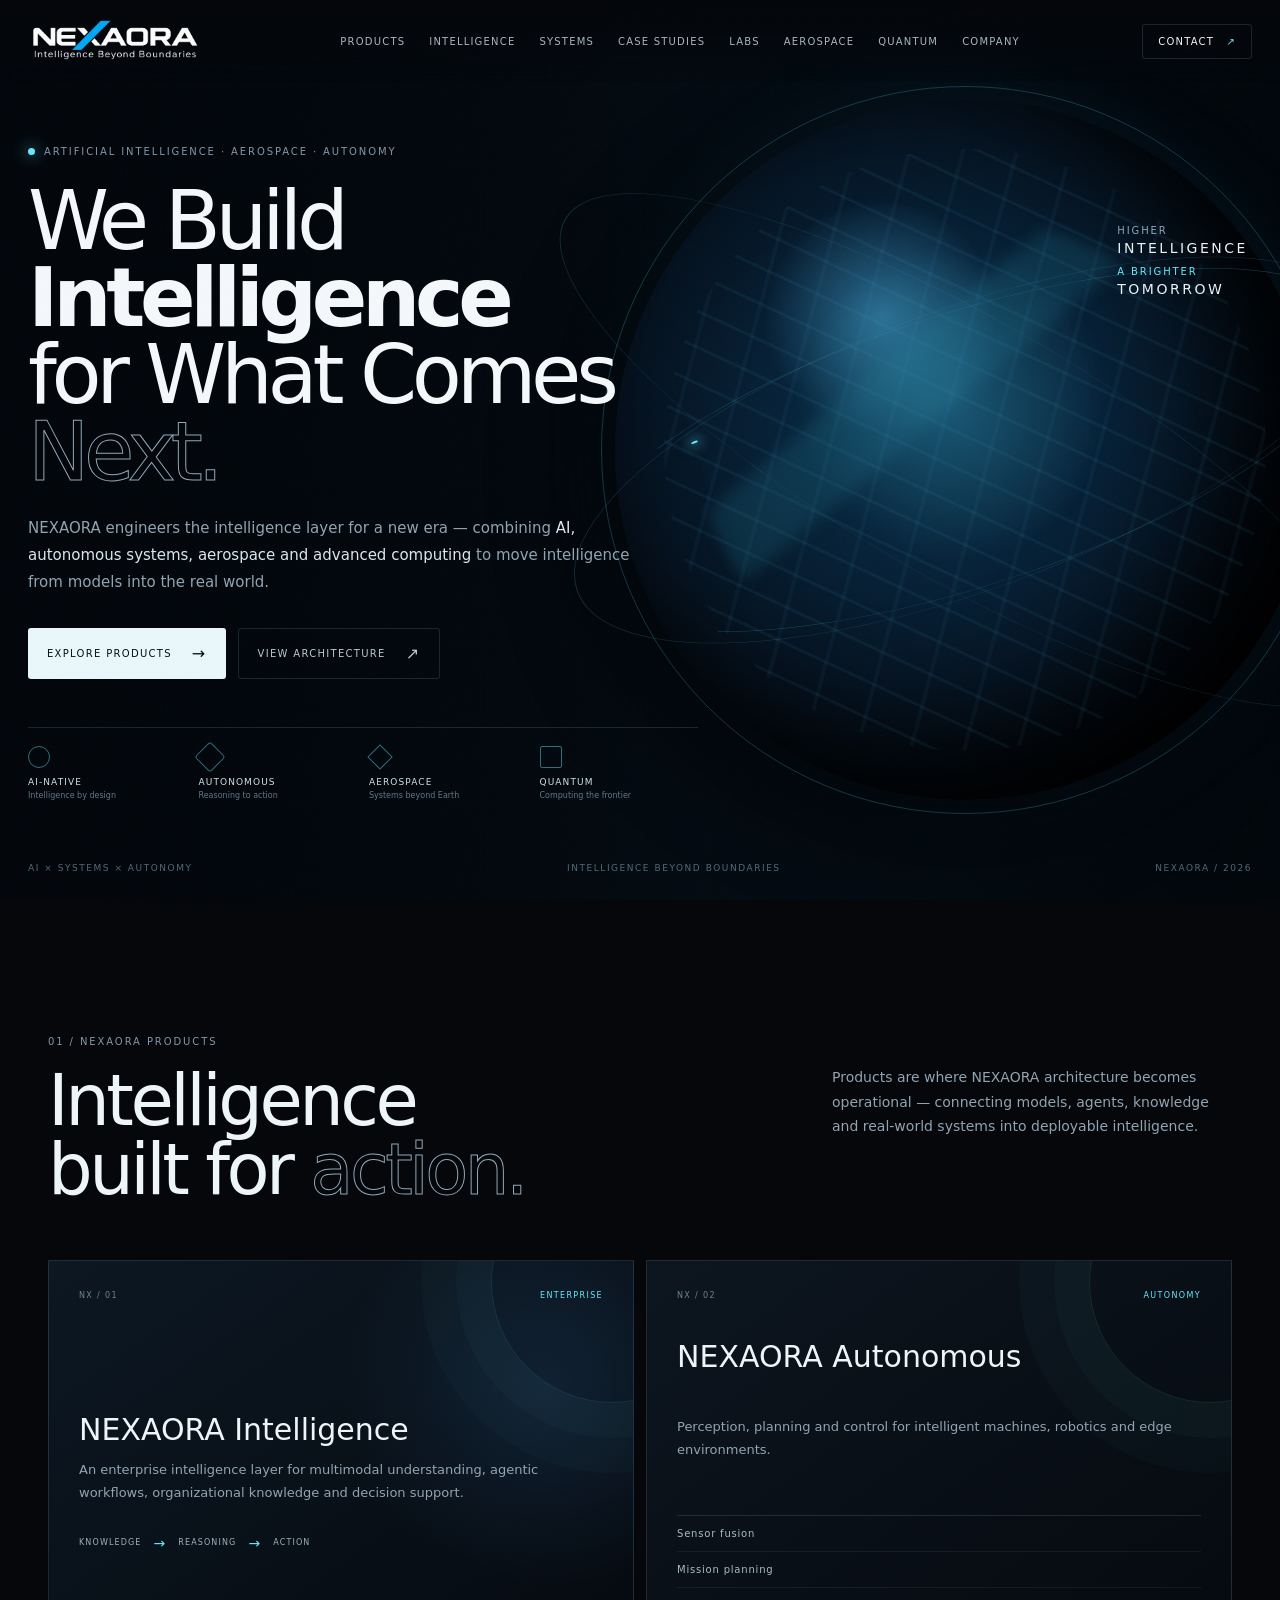
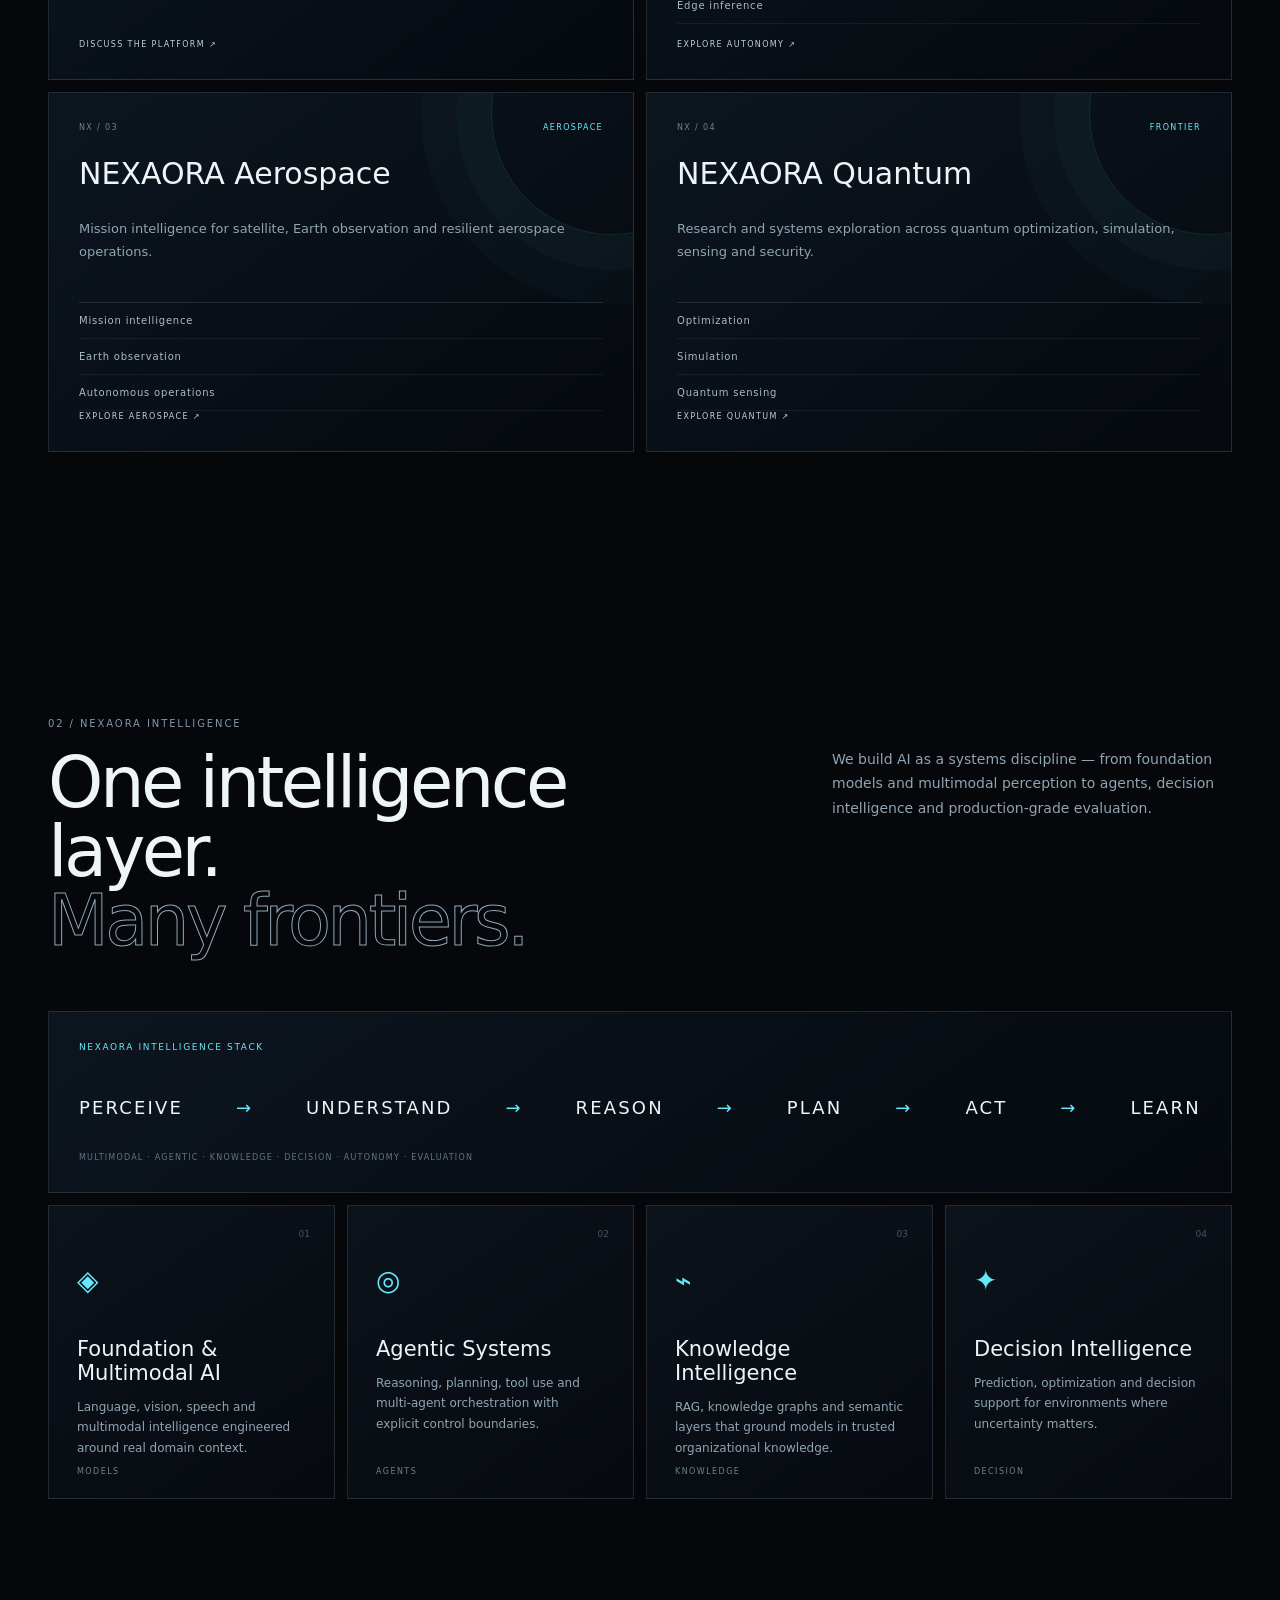
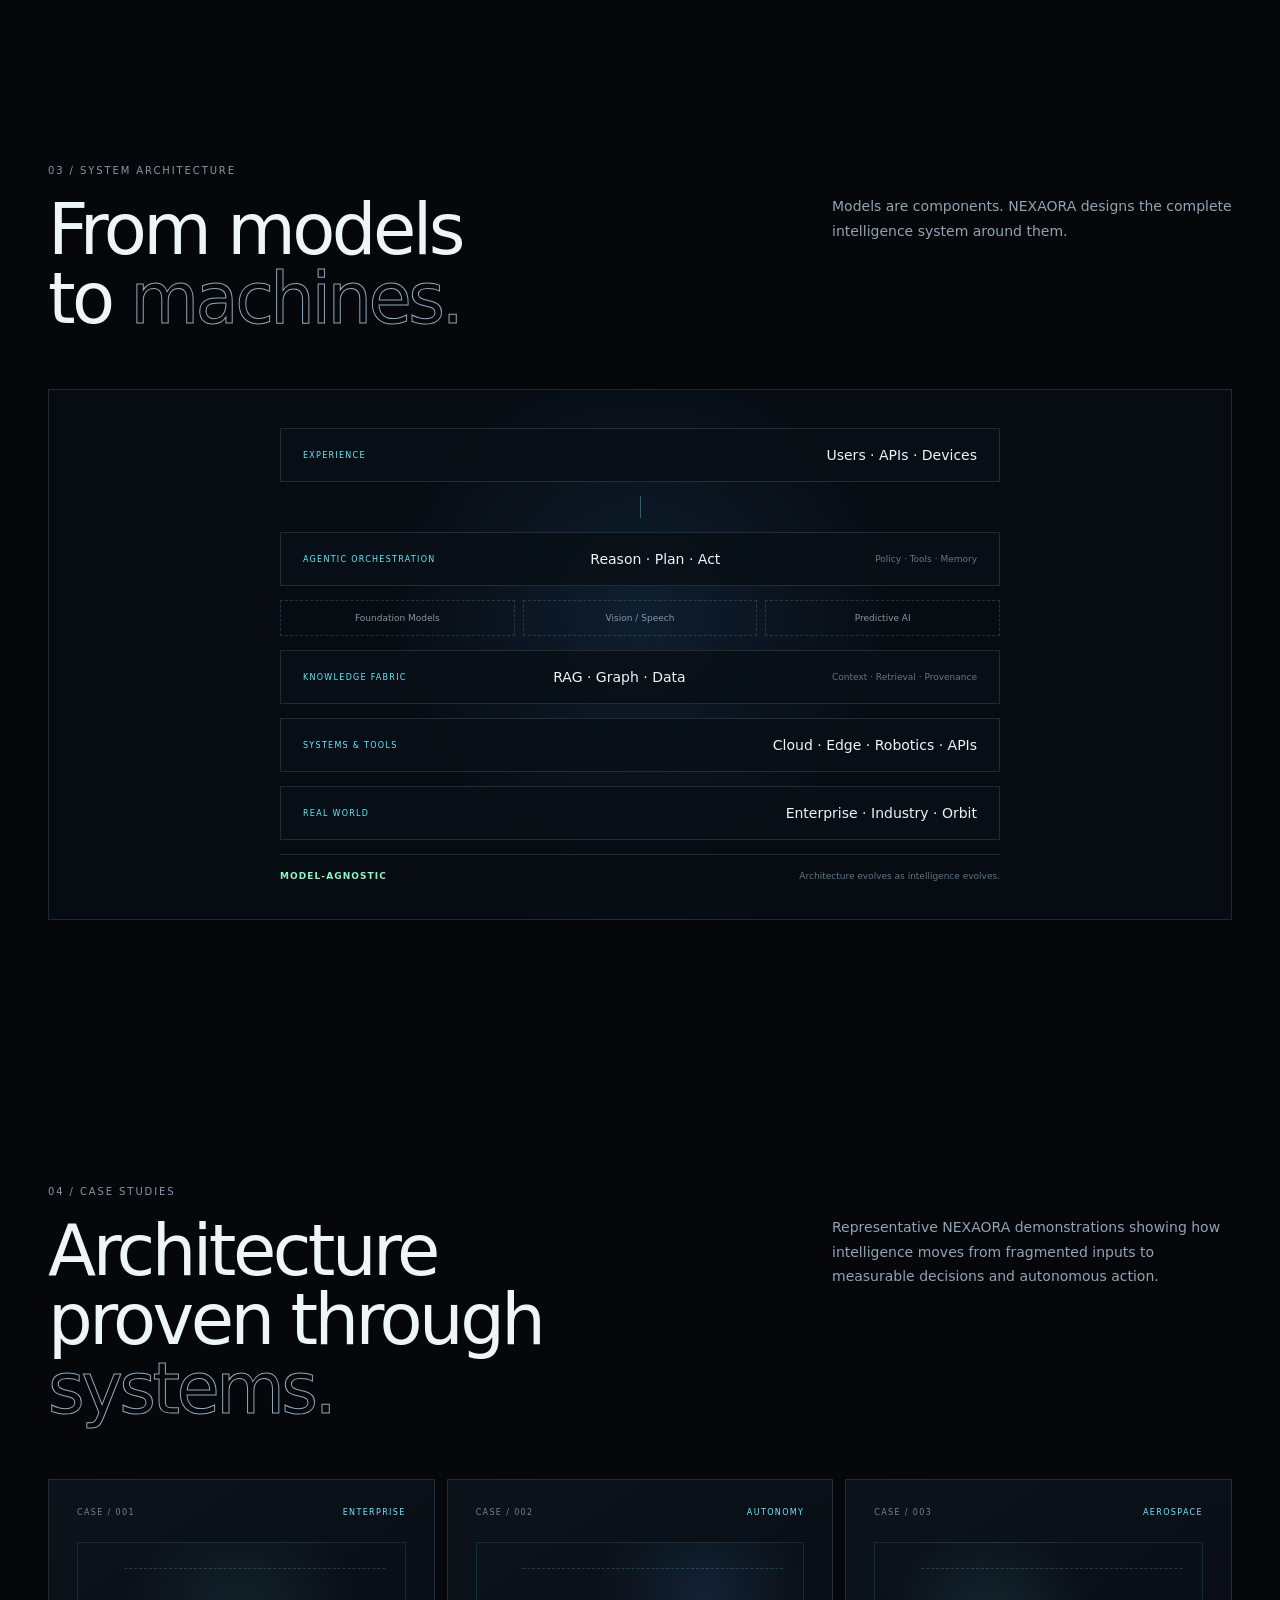
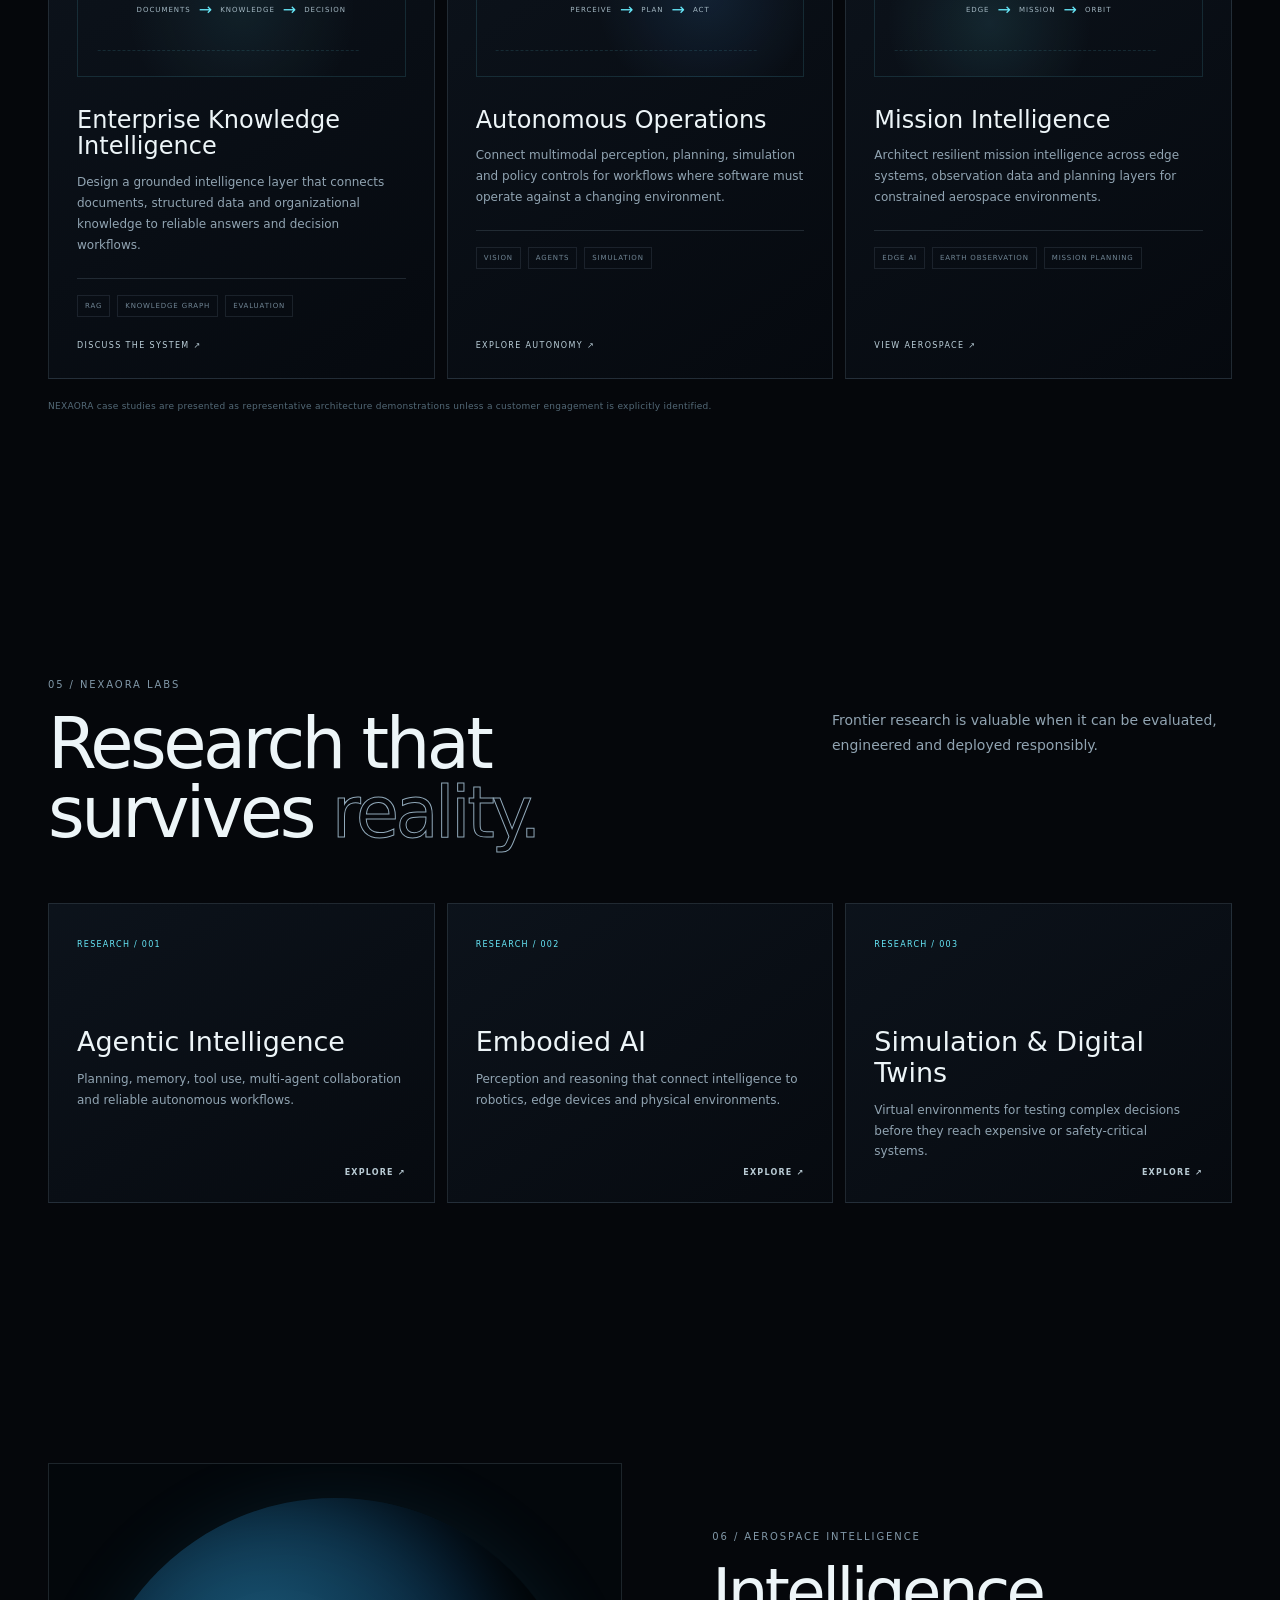
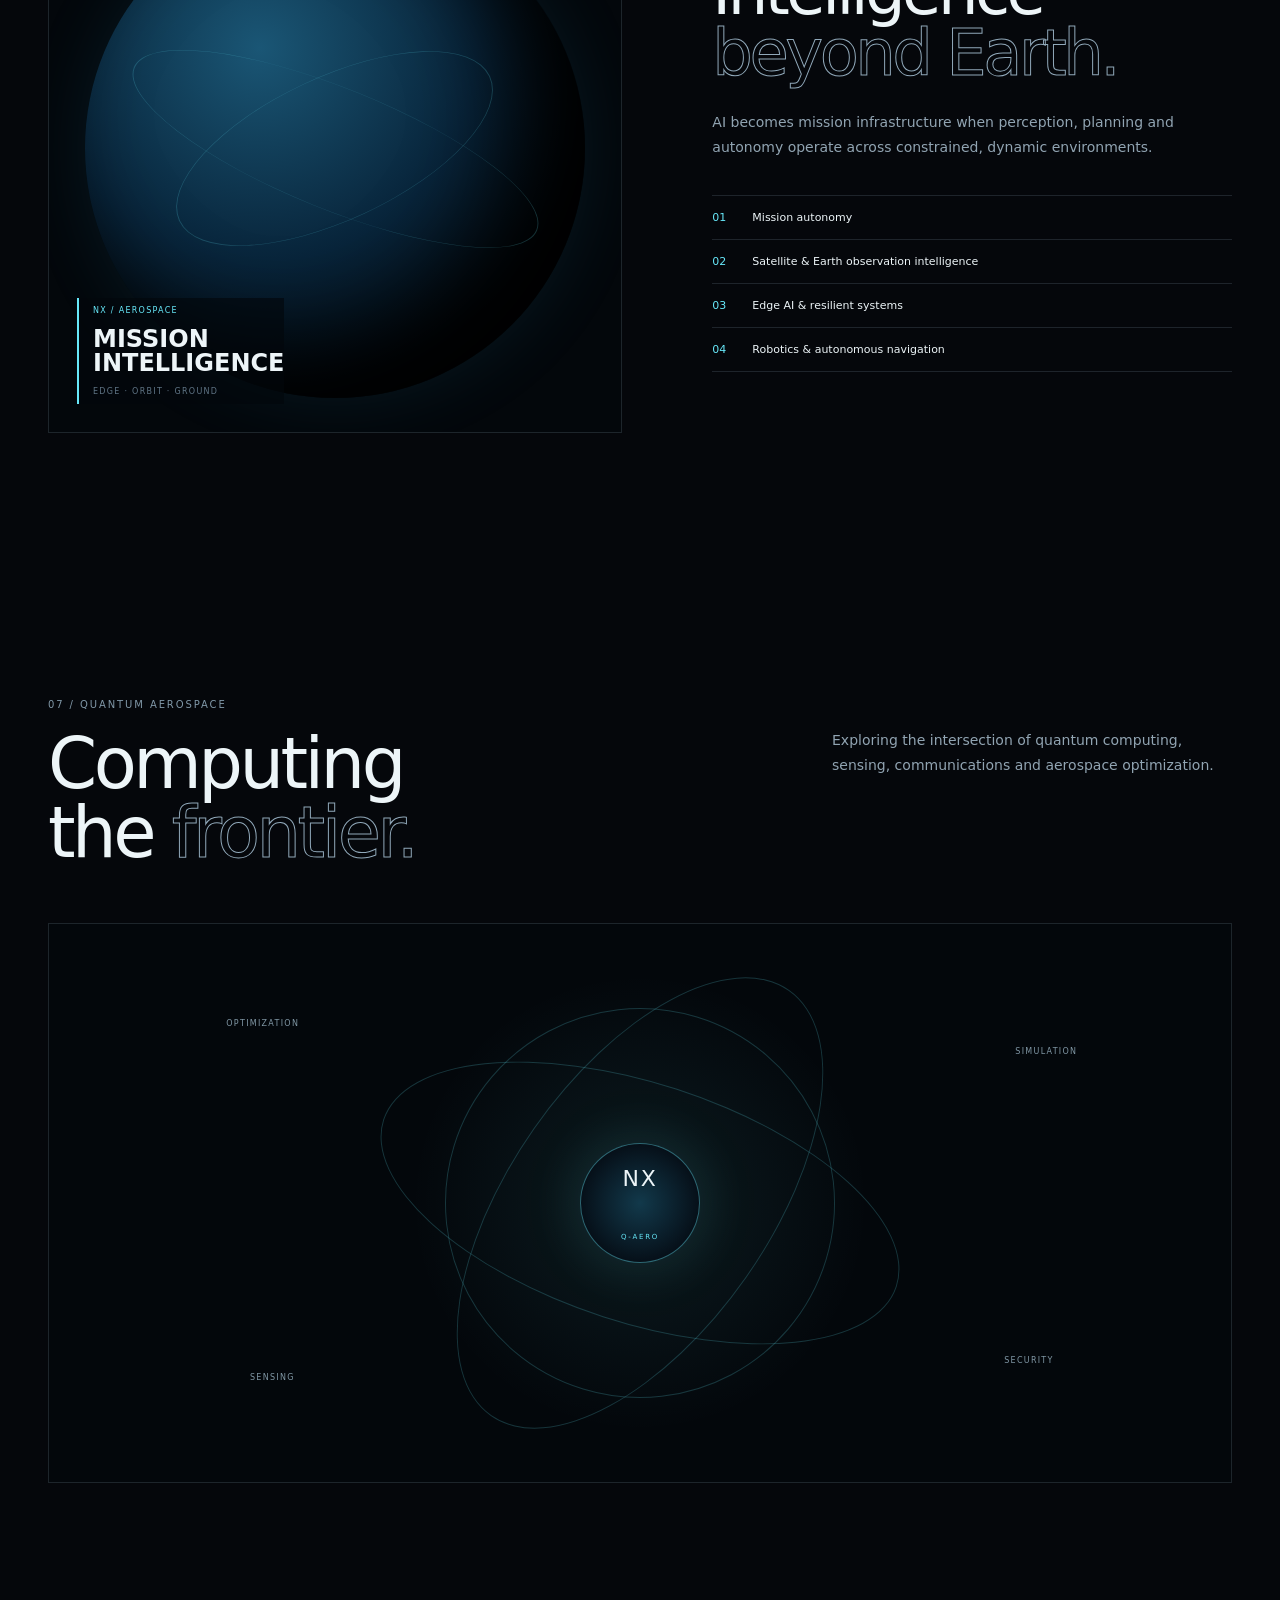
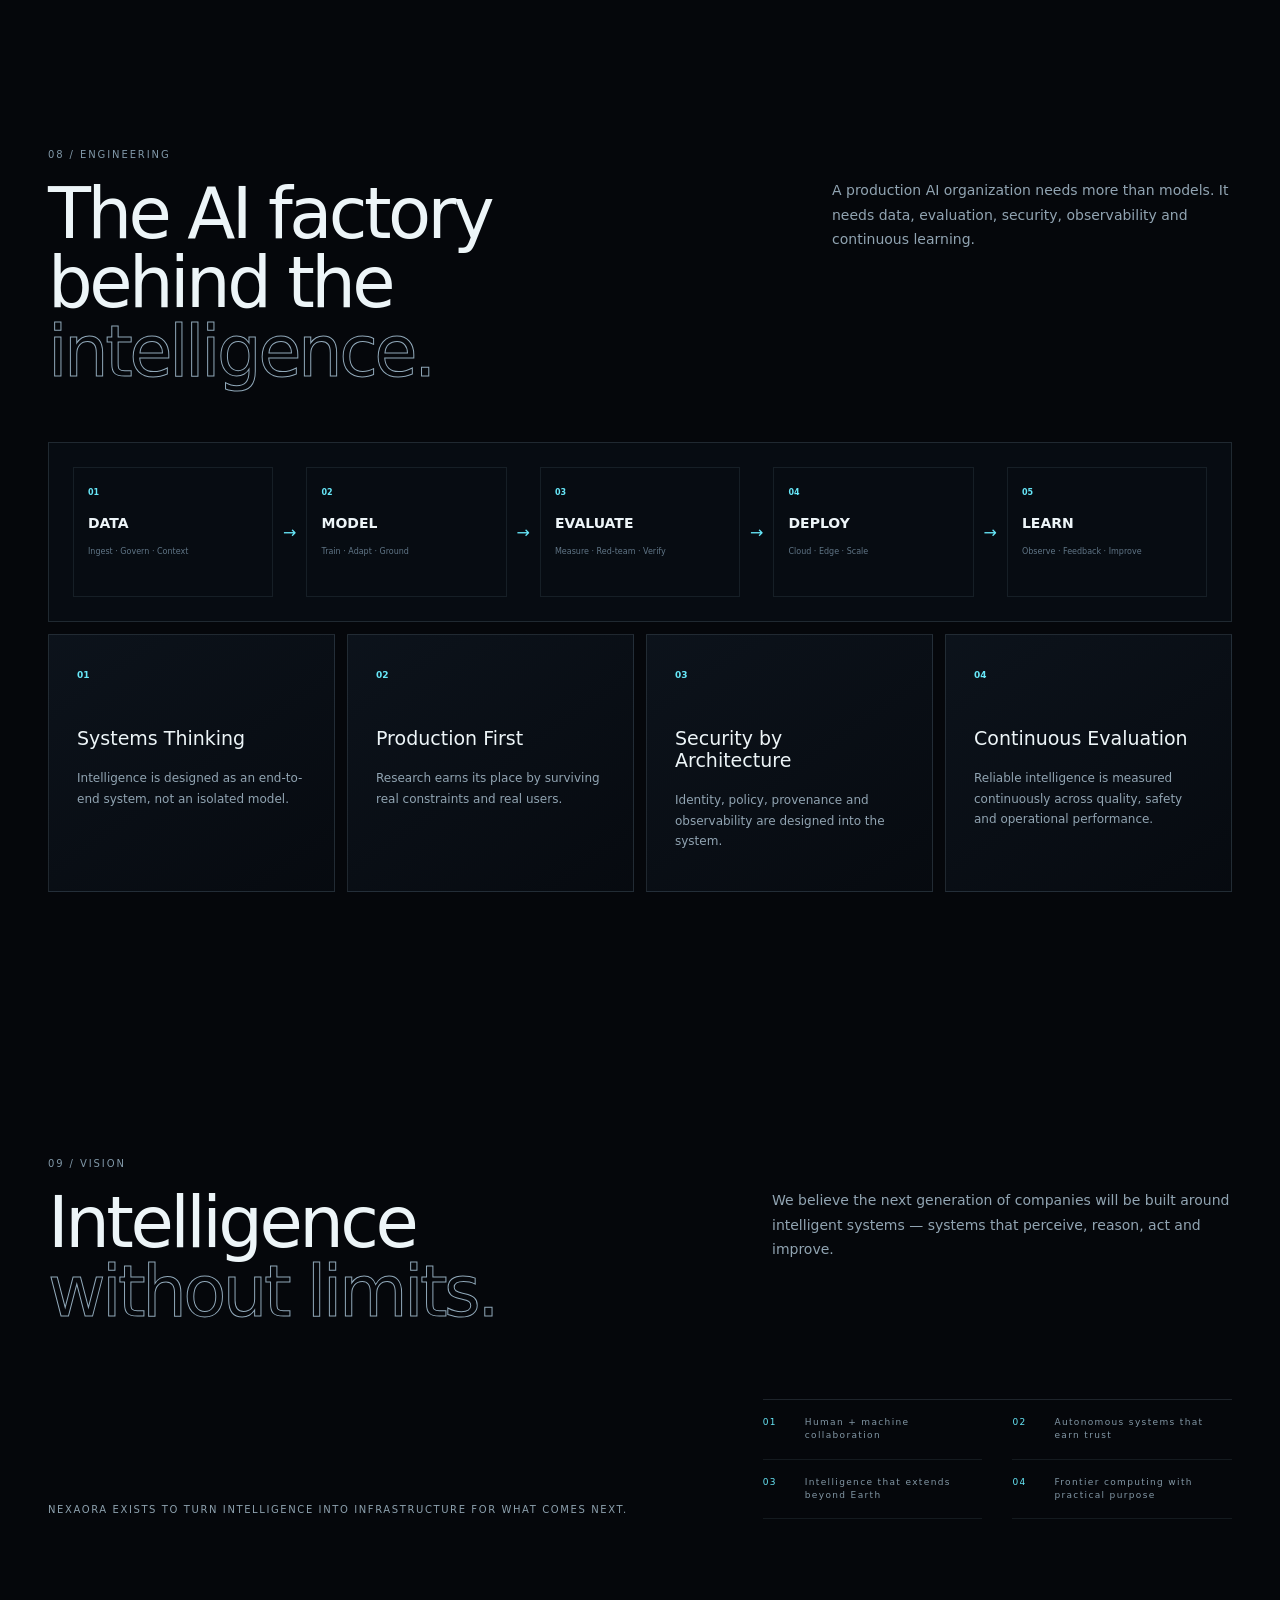
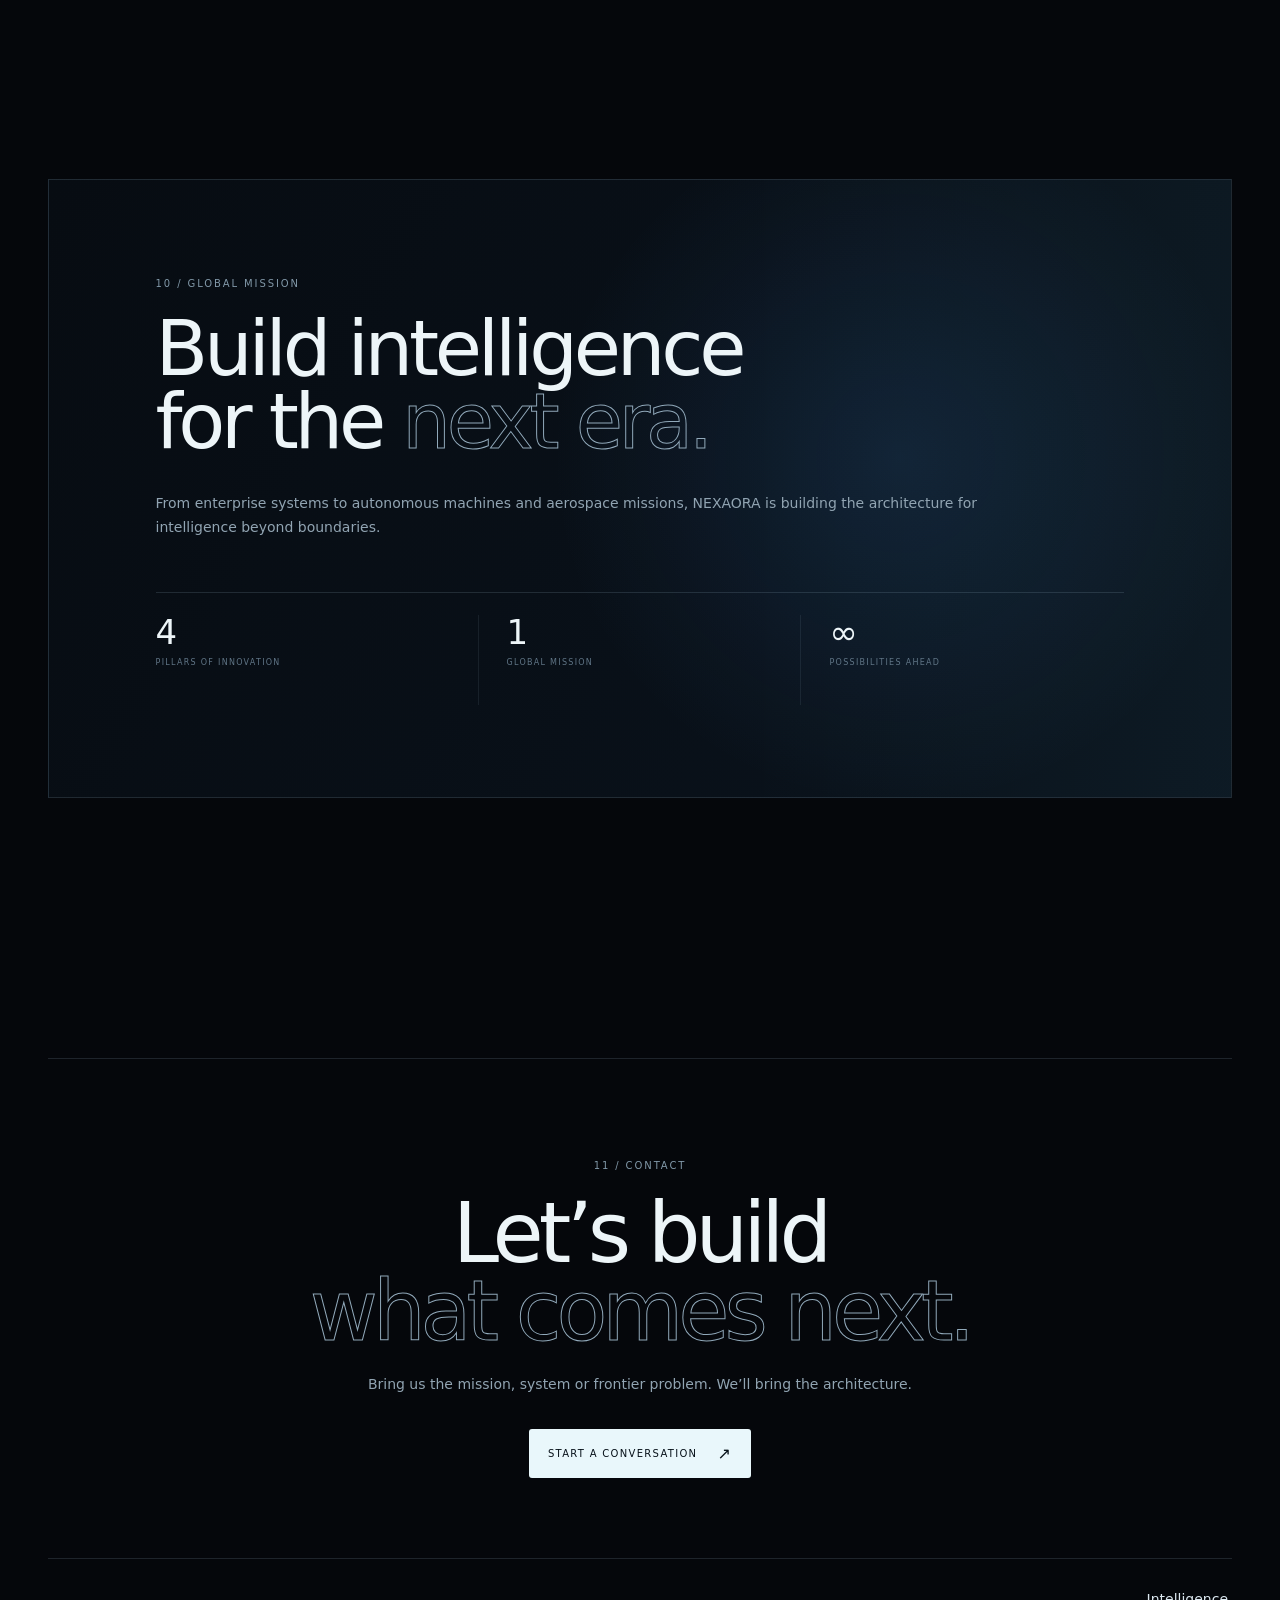
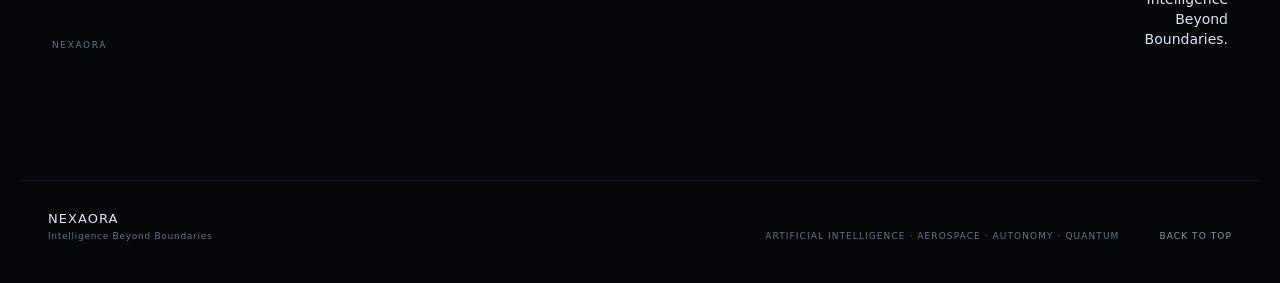
==== commit 8013e73a: "Wire Vision Mission Contact alignment fixes" ====
--- a/public/index.html
+++ b/public/index.html
@@ -7,23 +7,19 @@
   <meta name="description" content="NEXAORA engineers intelligence systems across artificial intelligence, autonomous systems, aerospace and quantum technologies.">
   <title>NEXAORA — Intelligence Systems for What Comes Next.</title>
   <link rel="stylesheet" href="assets/css/style.css">
-  <link rel="icon" href="assets/images/nexaora-x-round.png" type="image/png">
-  <link rel="apple-touch-icon" href="assets/images/nexaora-x-round.png">
+  <link rel="stylesheet" href="assets/css/section-fixes.css">
+  <link rel="icon" href="assets/images/nexaora-x-round.svg" type="image/svg+xml">
+  <link rel="apple-touch-icon" href="assets/images/nexaora-x-round.svg">
 </head>
 <body>
   <canvas id="stars" aria-hidden="true"></canvas><div class="noise" aria-hidden="true"></div>
   <header class="site-header"><a class="brand" href="#top" aria-label="NEXAORA home"><img class="brand-logo brand-logo-on-dark" src="assets/images/nexaora-logo-on-dark.png" alt="NEXAORA — Intelligence Beyond Boundaries"></a><nav aria-label="Primary navigation"><a href="#products">Products</a><a href="#intelligence">Intelligence</a><a href="#systems">Systems</a><a href="#cases">Case Studies</a><a href="#labs">Labs</a><a href="#aerospace">Aerospace</a><a href="#quantum">Quantum</a><a href="#company">Company</a></nav><a class="header-cta" href="#contact">Contact <span>↗</span></a><button class="menu" aria-label="Open navigation" aria-expanded="false"><span></span><span></span></button></header>
   <main id="top">
     <section class="hero-approved hero" aria-labelledby="hero-title"><div class="hero-grid" aria-hidden="true"></div><div class="hero-copy reveal"><div class="eyebrow"><span></span>ARTIFICIAL INTELLIGENCE · AEROSPACE · AUTONOMY</div><h1 id="hero-title">We Build <strong>Intelligence</strong><br>for What Comes <em>Next.</em></h1><p class="hero-lead">NEXAORA engineers the intelligence layer for a new era — combining <strong>AI, autonomous systems, aerospace and advanced computing</strong> to move intelligence from models into the real world.</p><div class="hero-actions"><a class="btn primary" href="#products">Explore Products <span>→</span></a><a class="btn ghost" href="#systems">View Architecture <span>↗</span></a></div><div class="hero-pillars"><div class="hero-pillar"><i></i><strong>AI-Native</strong><span>Intelligence by design</span></div><div class="hero-pillar"><i></i><strong>Autonomous</strong><span>Reasoning to action</span></div><div class="hero-pillar"><i></i><strong>Aerospace</strong><span>Systems beyond Earth</span></div><div class="hero-pillar"><i></i><strong>Quantum</strong><span>Computing the frontier</span></div></div></div><div class="hero-earth" aria-hidden="true"><div class="earth-land"></div><div class="earth-glow"></div><div class="hero-orbit"></div><div class="hero-orbit-two"></div></div><div class="hero-side-label" aria-hidden="true"><span>HIGHER</span><b>INTELLIGENCE</b><span class="cyan">A BRIGHTER</span><b>TOMORROW</b></div><div class="hero-footer"><span>AI × SYSTEMS × AUTONOMY</span><span>INTELLIGENCE BEYOND BOUNDARIES</span><span>NEXAORA / 2026</span></div></section>
-
     <section id="products" class="section products"><div class="section-head reveal"><div><span class="kicker">01 / NEXAORA PRODUCTS</span><h2>Intelligence<br>built for <em>action.</em></h2></div><p>Products are where NEXAORA architecture becomes operational — connecting models, agents, knowledge and real-world systems into deployable intelligence.</p></div><div class="product-grid"><article class="product-card product-feature reveal"><div class="product-top"><span>NX / 01</span><b>ENTERPRISE</b></div><div><h3>NEXAORA Intelligence</h3><p>An enterprise intelligence layer for multimodal understanding, agentic workflows, organizational knowledge and decision support.</p><div class="product-flow"><span>KNOWLEDGE</span><i>→</i><span>REASONING</span><i>→</i><span>ACTION</span></div></div><a href="#contact">DISCUSS THE PLATFORM ↗</a></article><article class="product-card reveal"><div class="product-top"><span>NX / 02</span><b>AUTONOMY</b></div><h3>NEXAORA Autonomous</h3><p>Perception, planning and control for intelligent machines, robotics and edge environments.</p><ul><li>Sensor fusion</li><li>Mission planning</li><li>Edge inference</li></ul><a href="#contact">EXPLORE AUTONOMY ↗</a></article><article class="product-card reveal"><div class="product-top"><span>NX / 03</span><b>AEROSPACE</b></div><h3>NEXAORA Aerospace</h3><p>Mission intelligence for satellite, Earth observation and resilient aerospace operations.</p><ul><li>Mission intelligence</li><li>Earth observation</li><li>Autonomous operations</li></ul><a href="#aerospace">EXPLORE AEROSPACE ↗</a></article><article class="product-card reveal"><div class="product-top"><span>NX / 04</span><b>FRONTIER</b></div><h3>NEXAORA Quantum</h3><p>Research and systems exploration across quantum optimization, simulation, sensing and security.</p><ul><li>Optimization</li><li>Simulation</li><li>Quantum sensing</li></ul><a href="#quantum">EXPLORE QUANTUM ↗</a></article></div></section>
-
     <section id="intelligence" class="section intelligence"><div class="section-head reveal"><div><span class="kicker">02 / NEXAORA INTELLIGENCE</span><h2>One intelligence layer.<br><em>Many frontiers.</em></h2></div><p>We build AI as a systems discipline — from foundation models and multimodal perception to agents, decision intelligence and production-grade evaluation.</p></div><div class="intelligence-stack reveal"><div class="stack-label">NEXAORA INTELLIGENCE STACK</div><div class="stack-flow"><span>PERCEIVE</span><b>→</b><span>UNDERSTAND</span><b>→</b><span>REASON</span><b>→</b><span>PLAN</span><b>→</b><span>ACT</span><b>→</b><span>LEARN</span></div><div class="stack-sub">MULTIMODAL · AGENTIC · KNOWLEDGE · DECISION · AUTONOMY · EVALUATION</div></div><div class="capability-grid"><article class="capability reveal"><span class="cap-index">01</span><div class="icon">◈</div><h3>Foundation & Multimodal AI</h3><p>Language, vision, speech and multimodal intelligence engineered around real domain context.</p><span class="tag">MODELS</span></article><article class="capability reveal"><span class="cap-index">02</span><div class="icon">◎</div><h3>Agentic Systems</h3><p>Reasoning, planning, tool use and multi-agent orchestration with explicit control boundaries.</p><span class="tag">AGENTS</span></article><article class="capability reveal"><span class="cap-index">03</span><div class="icon">⌁</div><h3>Knowledge Intelligence</h3><p>RAG, knowledge graphs and semantic layers that ground models in trusted organizational knowledge.</p><span class="tag">KNOWLEDGE</span></article><article class="capability reveal"><span class="cap-index">04</span><div class="icon">✦</div><h3>Decision Intelligence</h3><p>Prediction, optimization and decision support for environments where uncertainty matters.</p><span class="tag">DECISION</span></article></div></section>
-
     <section id="systems" class="section systems"><div class="section-head reveal"><div><span class="kicker">03 / SYSTEM ARCHITECTURE</span><h2>From models<br>to <em>machines.</em></h2></div><p>Models are components. NEXAORA designs the complete intelligence system around them.</p></div><div class="architecture reveal"><div class="arch-node edge"><small>EXPERIENCE</small><strong>Users · APIs · Devices</strong></div><div class="arch-line"></div><div class="arch-node orchestration"><small>AGENTIC ORCHESTRATION</small><strong>Reason · Plan · Act</strong><em>Policy · Tools · Memory</em></div><div class="arch-branches"><span>Foundation Models</span><span>Vision / Speech</span><span>Predictive AI</span></div><div class="arch-node knowledge"><small>KNOWLEDGE FABRIC</small><strong>RAG · Graph · Data</strong><em>Context · Retrieval · Provenance</em></div><div class="arch-node systems-node"><small>SYSTEMS & TOOLS</small><strong>Cloud · Edge · Robotics · APIs</strong></div><div class="arch-node realworld"><small>REAL WORLD</small><strong>Enterprise · Industry · Orbit</strong></div><div class="arch-metric"><b>MODEL-AGNOSTIC</b><span>Architecture evolves as intelligence evolves.</span></div></div></section>
-
     <section id="cases" class="section cases"><div class="section-head reveal"><div><span class="kicker">04 / CASE STUDIES</span><h2>Architecture<br>proven through <em>systems.</em></h2></div><p>Representative NEXAORA demonstrations showing how intelligence moves from fragmented inputs to measurable decisions and autonomous action.</p></div><div class="case-grid"><article class="case-card reveal"><div class="case-meta"><span>CASE / 001</span><b>ENTERPRISE</b></div><div class="case-visual cv-one"><span>DOCUMENTS</span><i>→</i><span>KNOWLEDGE</span><i>→</i><span>DECISION</span></div><h3>Enterprise Knowledge Intelligence</h3><p>Design a grounded intelligence layer that connects documents, structured data and organizational knowledge to reliable answers and decision workflows.</p><div class="case-stack"><span>RAG</span><span>KNOWLEDGE GRAPH</span><span>EVALUATION</span></div><a href="#contact">DISCUSS THE SYSTEM ↗</a></article><article class="case-card reveal"><div class="case-meta"><span>CASE / 002</span><b>AUTONOMY</b></div><div class="case-visual cv-two"><span>PERCEIVE</span><i>→</i><span>PLAN</span><i>→</i><span>ACT</span></div><h3>Autonomous Operations</h3><p>Connect multimodal perception, planning, simulation and policy controls for workflows where software must operate against a changing environment.</p><div class="case-stack"><span>VISION</span><span>AGENTS</span><span>SIMULATION</span></div><a href="#contact">EXPLORE AUTONOMY ↗</a></article><article class="case-card reveal"><div class="case-meta"><span>CASE / 003</span><b>AEROSPACE</b></div><div class="case-visual cv-three"><span>EDGE</span><i>→</i><span>MISSION</span><i>→</i><span>ORBIT</span></div><h3>Mission Intelligence</h3><p>Architect resilient mission intelligence across edge systems, observation data and planning layers for constrained aerospace environments.</p><div class="case-stack"><span>EDGE AI</span><span>EARTH OBSERVATION</span><span>MISSION PLANNING</span></div><a href="#aerospace">VIEW AEROSPACE ↗</a></article></div><p class="case-note reveal">NEXAORA case studies are presented as representative architecture demonstrations unless a customer engagement is explicitly identified.</p></section>
-
     <section id="labs" class="section labs"><div class="section-head reveal"><div><span class="kicker">05 / NEXAORA LABS</span><h2>Research that<br>survives <em>reality.</em></h2></div><p>Frontier research is valuable when it can be evaluated, engineered and deployed responsibly.</p></div><div class="lab-grid"><article class="lab-card reveal"><span>RESEARCH / 001</span><h3>Agentic Intelligence</h3><p>Planning, memory, tool use, multi-agent collaboration and reliable autonomous workflows.</p><b>EXPLORE ↗</b></article><article class="lab-card reveal"><span>RESEARCH / 002</span><h3>Embodied AI</h3><p>Perception and reasoning that connect intelligence to robotics, edge devices and physical environments.</p><b>EXPLORE ↗</b></article><article class="lab-card reveal"><span>RESEARCH / 003</span><h3>Simulation & Digital Twins</h3><p>Virtual environments for testing complex decisions before they reach expensive or safety-critical systems.</p><b>EXPLORE ↗</b></article></div></section>
     <section id="aerospace" class="section aerospace"><div class="aerospace-visual reveal"><div class="planet"></div><div class="aero-orbit a1"></div><div class="aero-orbit a2"></div><div class="telemetry"><span>NX / AEROSPACE</span><b>MISSION<br>INTELLIGENCE</b><small>EDGE · ORBIT · GROUND</small></div></div><div class="aerospace-copy reveal"><span class="kicker">06 / AEROSPACE INTELLIGENCE</span><h2>Intelligence<br><em>beyond Earth.</em></h2><p>AI becomes mission infrastructure when perception, planning and autonomy operate across constrained, dynamic environments.</p><div class="aero-list"><div><b>01</b><span>Mission autonomy</span></div><div><b>02</b><span>Satellite & Earth observation intelligence</span></div><div><b>03</b><span>Edge AI & resilient systems</span></div><div><b>04</b><span>Robotics & autonomous navigation</span></div></div></div></section>
     <section id="quantum" class="section quantum"><div class="section-head reveal"><div><span class="kicker">07 / QUANTUM AEROSPACE</span><h2>Computing<br>the <em>frontier.</em></h2></div><p>Exploring the intersection of quantum computing, sensing, communications and aerospace optimization.</p></div><div class="quantum-core reveal"><div class="q-ring r1"></div><div class="q-ring r2"></div><div class="q-ring r3"></div><div class="q-core">NX<br><span>Q-AERO</span></div><div class="q-label q1">OPTIMIZATION</div><div class="q-label q2">SIMULATION</div><div class="q-label q3">SENSING</div><div class="q-label q4">SECURITY</div></div></section>
--- a/public/assets/css/section-fixes.css
+++ b/public/assets/css/section-fixes.css
@@ -0,0 +1,3 @@
+.vision{display:block;min-height:0;padding-top:130px;padding-bottom:130px}.vision .section-head{display:grid;grid-template-columns:minmax(0,1.15fr) minmax(280px,.85fr);align-items:start;gap:80px;margin-bottom:0}.vision .section-head>p{max-width:460px;margin:36px 0 0;justify-self:end}.vision-grid{display:grid;grid-template-columns:minmax(0,1.15fr) minmax(300px,.85fr);gap:80px;align-items:end;margin-top:72px;color:#738896;font-size:9px;letter-spacing:.15em}.vision-statement{max-width:650px;color:#8da1ae;font-size:10px;line-height:1.8;letter-spacing:.16em;text-transform:uppercase}.vision-points{display:grid;grid-template-columns:1fr 1fr;gap:0 30px;border-top:1px solid var(--line)}.vision-point{display:grid;grid-template-columns:32px 1fr;gap:10px;padding:16px 0;border-bottom:1px solid rgba(160,190,210,.1);line-height:1.45}.vision-point b{color:var(--cyan);font-weight:400}.vision-point span{color:#8297a5}.mission{max-width:var(--max);padding:130px 28px}.mission-panel{position:relative;max-width:1184px;margin:0 auto;padding:92px 9%;border:1px solid var(--line);background:radial-gradient(circle at 72% 45%,rgba(77,163,255,.12),transparent 38%),linear-gradient(120deg,#070c12,#0a131d);overflow:hidden}.mission-panel:before{content:"";position:absolute;inset:0;background:linear-gradient(90deg,transparent 0 58%,rgba(103,232,249,.035) 100%);pointer-events:none}.mission-panel h2{position:relative;font-size:clamp(45px,6vw,78px);line-height:.95;letter-spacing:-.055em;font-weight:500;margin:22px 0 32px;max-width:760px}.mission-panel p{position:relative;max-width:900px;color:var(--muted);font-size:14px;line-height:1.75;margin:0 0 52px}.mission-metrics{position:relative;display:grid;grid-template-columns:repeat(3,1fr);gap:0;border-top:1px solid var(--line);padding-top:22px}.mission-metrics div{min-height:90px;padding-right:28px;border-right:1px solid rgba(160,190,210,.1)}.mission-metrics div+div{padding-left:28px}.mission-metrics div:last-child{border-right:0}.mission-metrics strong{display:block;font-size:34px;line-height:1;font-weight:400;color:#edf5f8;margin-bottom:9px}.mission-metrics span{display:block;color:#607586;font-size:8px;letter-spacing:.16em}.contact{max-width:var(--max);padding:130px 28px}.contact-copy{position:relative;text-align:center;padding:95px 20px 80px;border-top:1px solid var(--line);border-bottom:1px solid var(--line)}.contact-copy h2{font-size:clamp(48px,6.5vw,86px);line-height:.94;letter-spacing:-.06em;font-weight:500;margin:22px 0}.contact-copy h2 em{font-style:normal;color:transparent;-webkit-text-stroke:1px #91a9ba}.contact-copy p{color:var(--muted);margin:0 auto 32px;max-width:620px;line-height:1.7;font-size:14px}.contact-copy .btn{margin:0 auto}.contact-side{display:flex;justify-content:space-between;align-items:flex-end;gap:40px;padding:30px 4px 0;color:#607586}.contact-side>span{font-size:9px;letter-spacing:.18em}.contact-side strong{font-size:14px;line-height:1.45;text-align:right;font-weight:500;color:#dbe7ef}.site-footer{max-width:var(--max);margin:0 auto;padding:30px 28px 42px;display:grid;grid-template-columns:1fr auto auto;align-items:end;gap:40px;color:#607586;border-top:1px solid rgba(160,190,210,.1);font-size:9px}.site-footer>div{display:flex;flex-direction:column;gap:5px}.site-footer strong{color:#dbe7ef;font-size:13px;font-weight:500;letter-spacing:.08em}.site-footer span{letter-spacing:.08em}.site-footer p{margin:0;letter-spacing:.12em;text-transform:uppercase}.site-footer>a{letter-spacing:.12em;text-transform:uppercase;color:#8297a5}.site-footer>a:hover{color:var(--cyan)}
+@media(max-width:900px){.vision{padding-top:100px;padding-bottom:100px}.vision .section-head{display:block}.vision .section-head>p{max-width:600px;margin-top:24px;justify-self:auto}.vision-grid{grid-template-columns:1fr;gap:42px;margin-top:55px}.vision-statement{max-width:700px}.mission{max-width:none;padding:100px 20px}.mission-panel{padding:70px 28px}.mission-panel p{margin-bottom:38px}.contact{padding:100px 20px}.contact-copy{padding:80px 10px 65px}.contact-side{align-items:flex-start}.site-footer{grid-template-columns:1fr;gap:18px;padding:28px 20px 36px}.site-footer p{order:3}.site-footer>a{order:2}}
+@media(max-width:560px){.vision{padding-top:80px;padding-bottom:80px}.vision .section-head>p{font-size:13px}.vision-grid{margin-top:42px;gap:32px}.vision-points{grid-template-columns:1fr}.vision-statement{font-size:8px}.mission{padding:80px 16px}.mission-panel{padding:58px 22px}.mission-panel h2{font-size:clamp(40px,12vw,58px)}.mission-panel p{font-size:13px;margin-bottom:32px}.mission-metrics{grid-template-columns:1fr;gap:0}.mission-metrics div,.mission-metrics div+div{padding:18px 0;border-right:0;border-bottom:1px solid rgba(160,190,210,.1)}.mission-metrics div:last-child{border-bottom:0}.contact{padding:80px 16px}.contact-copy{padding:65px 8px 55px}.contact-copy h2{font-size:clamp(42px,12vw,62px)}.contact-side{display:block;padding-top:24px}.contact-side strong{display:block;text-align:left;margin-top:10px}.site-footer{padding-left:16px;padding-right:16px}}
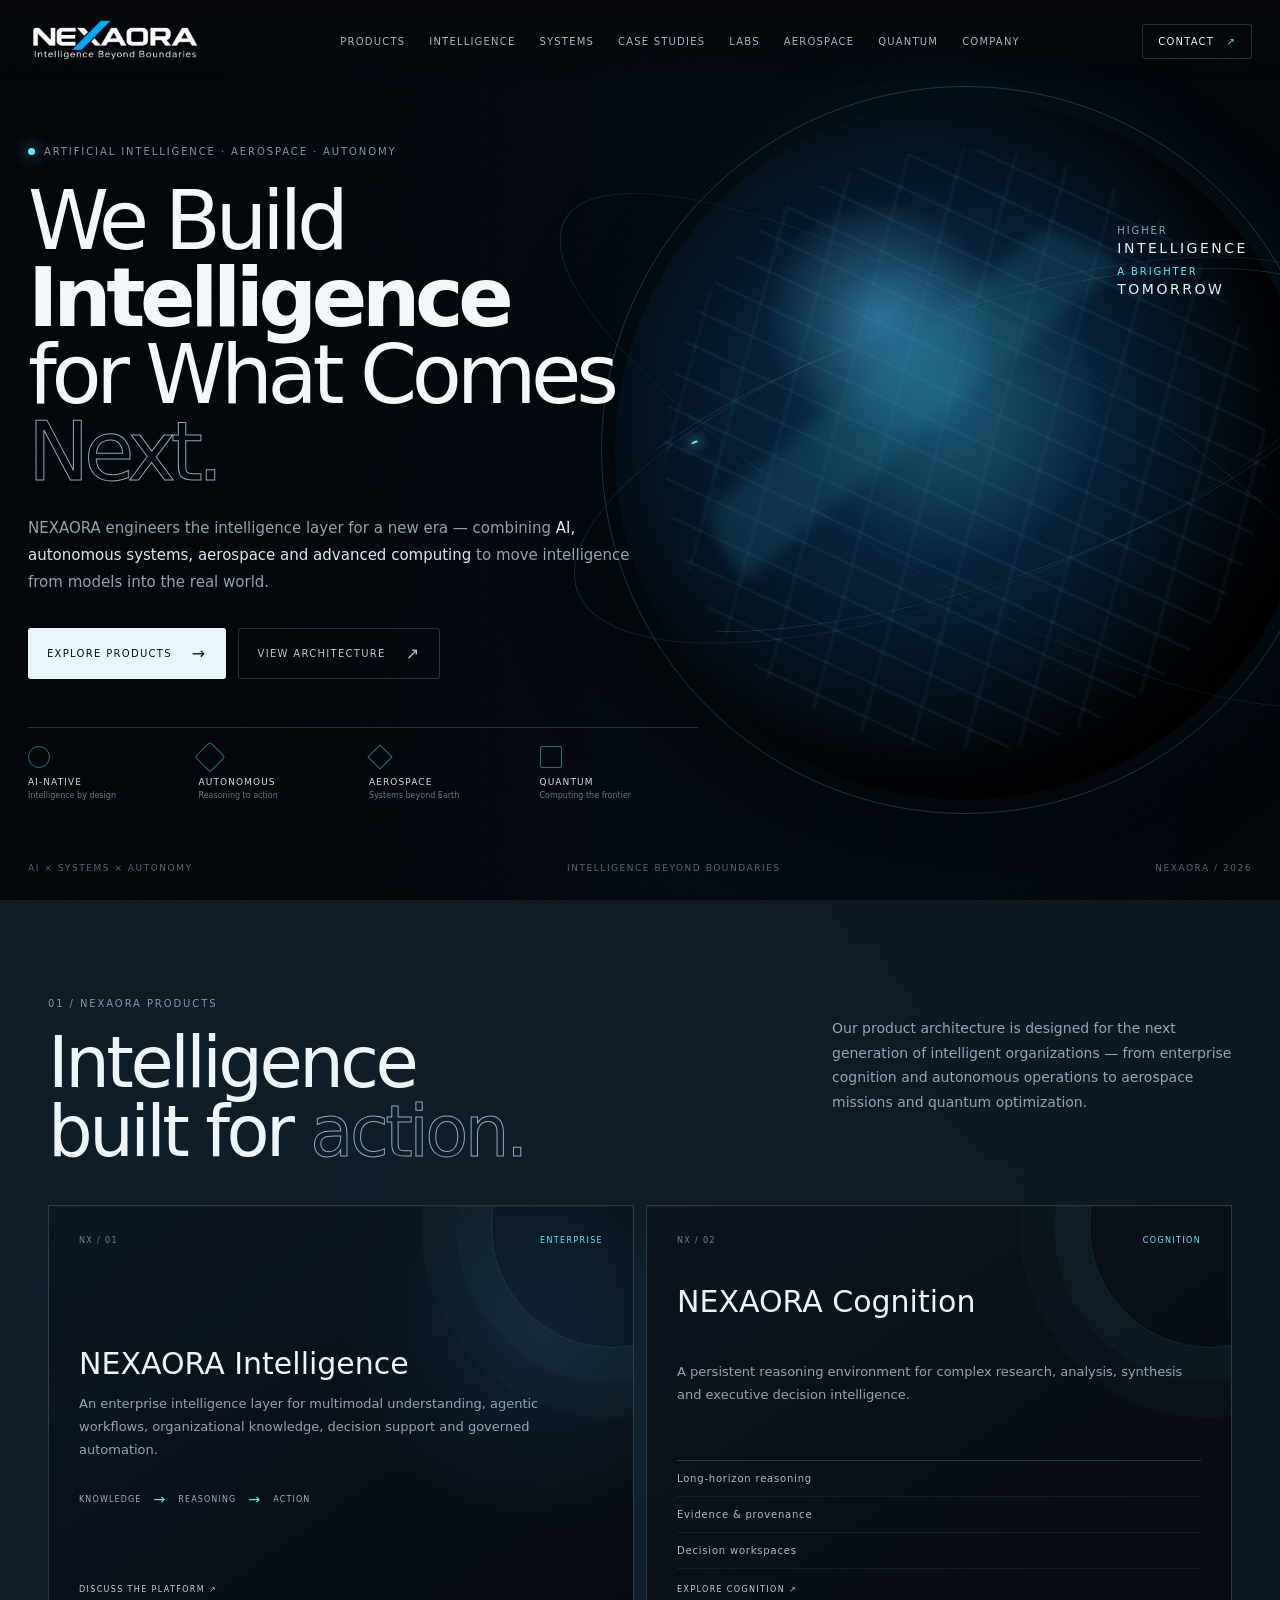
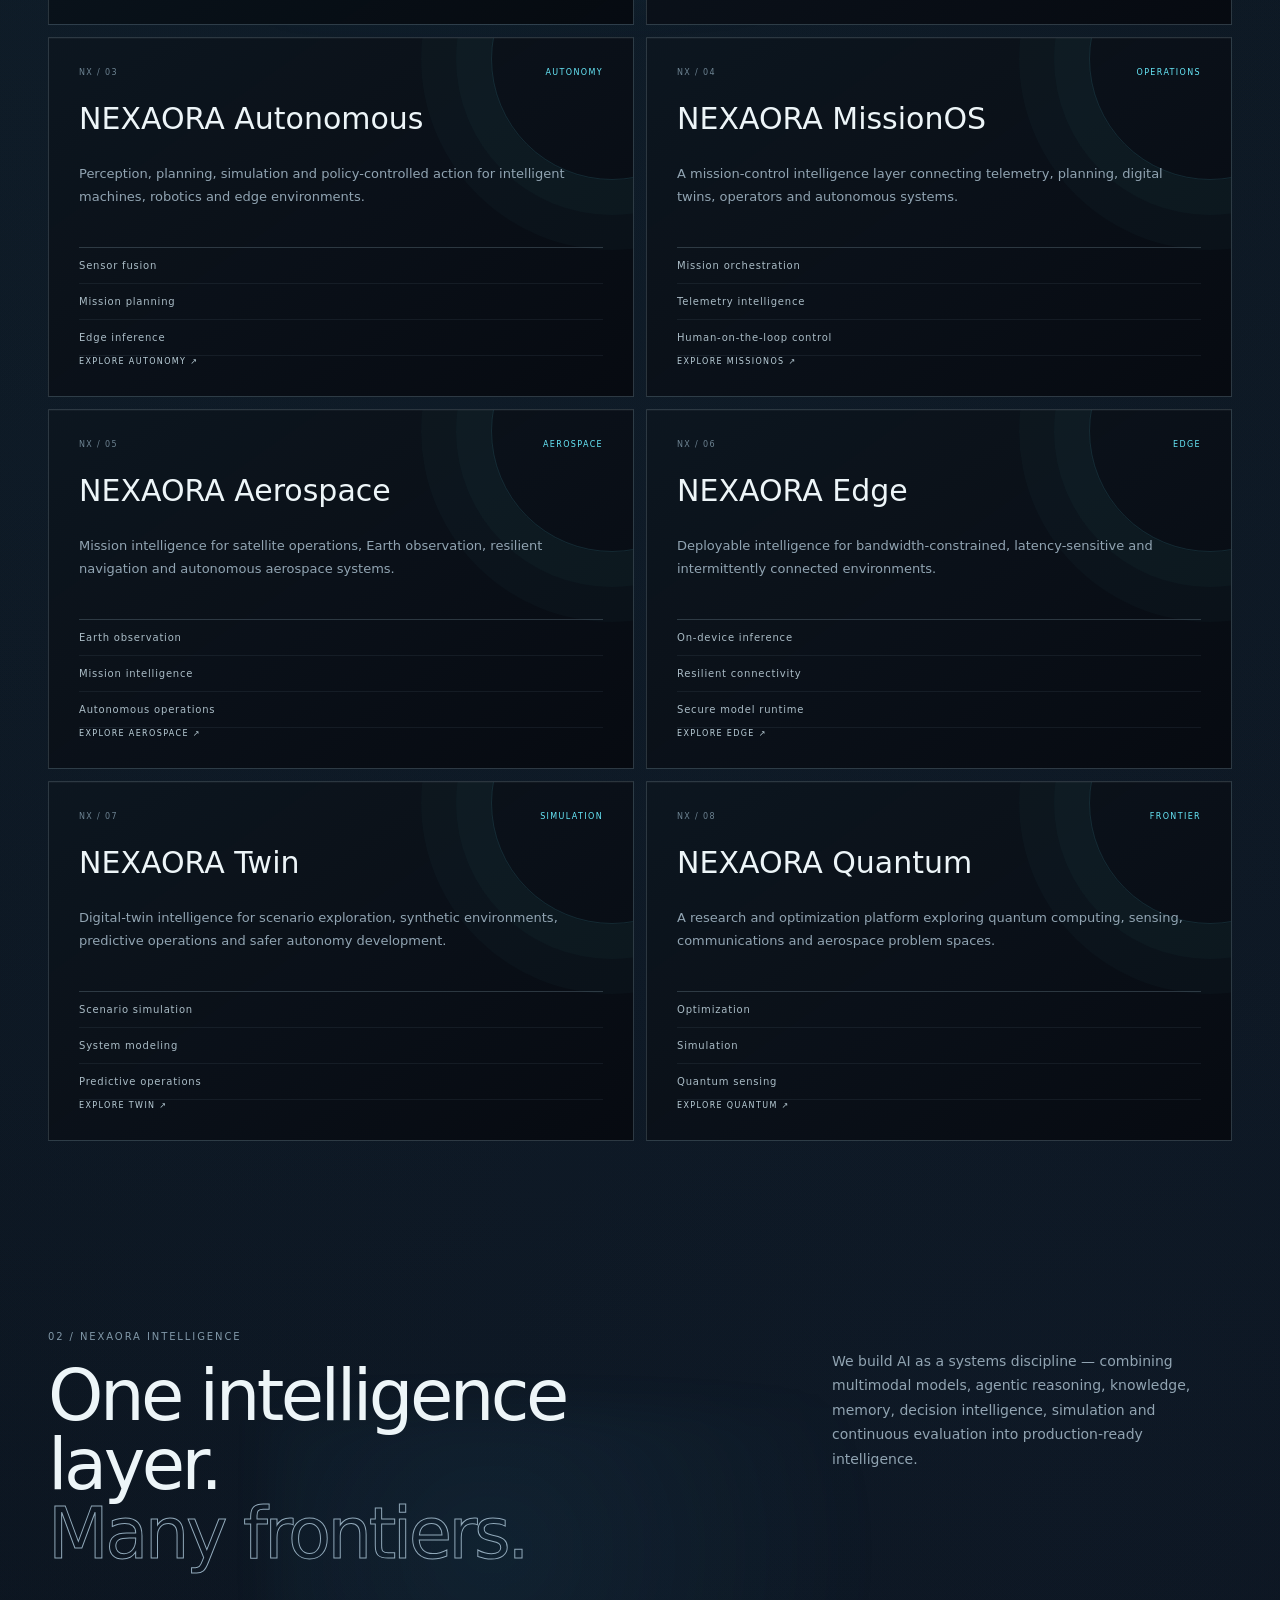
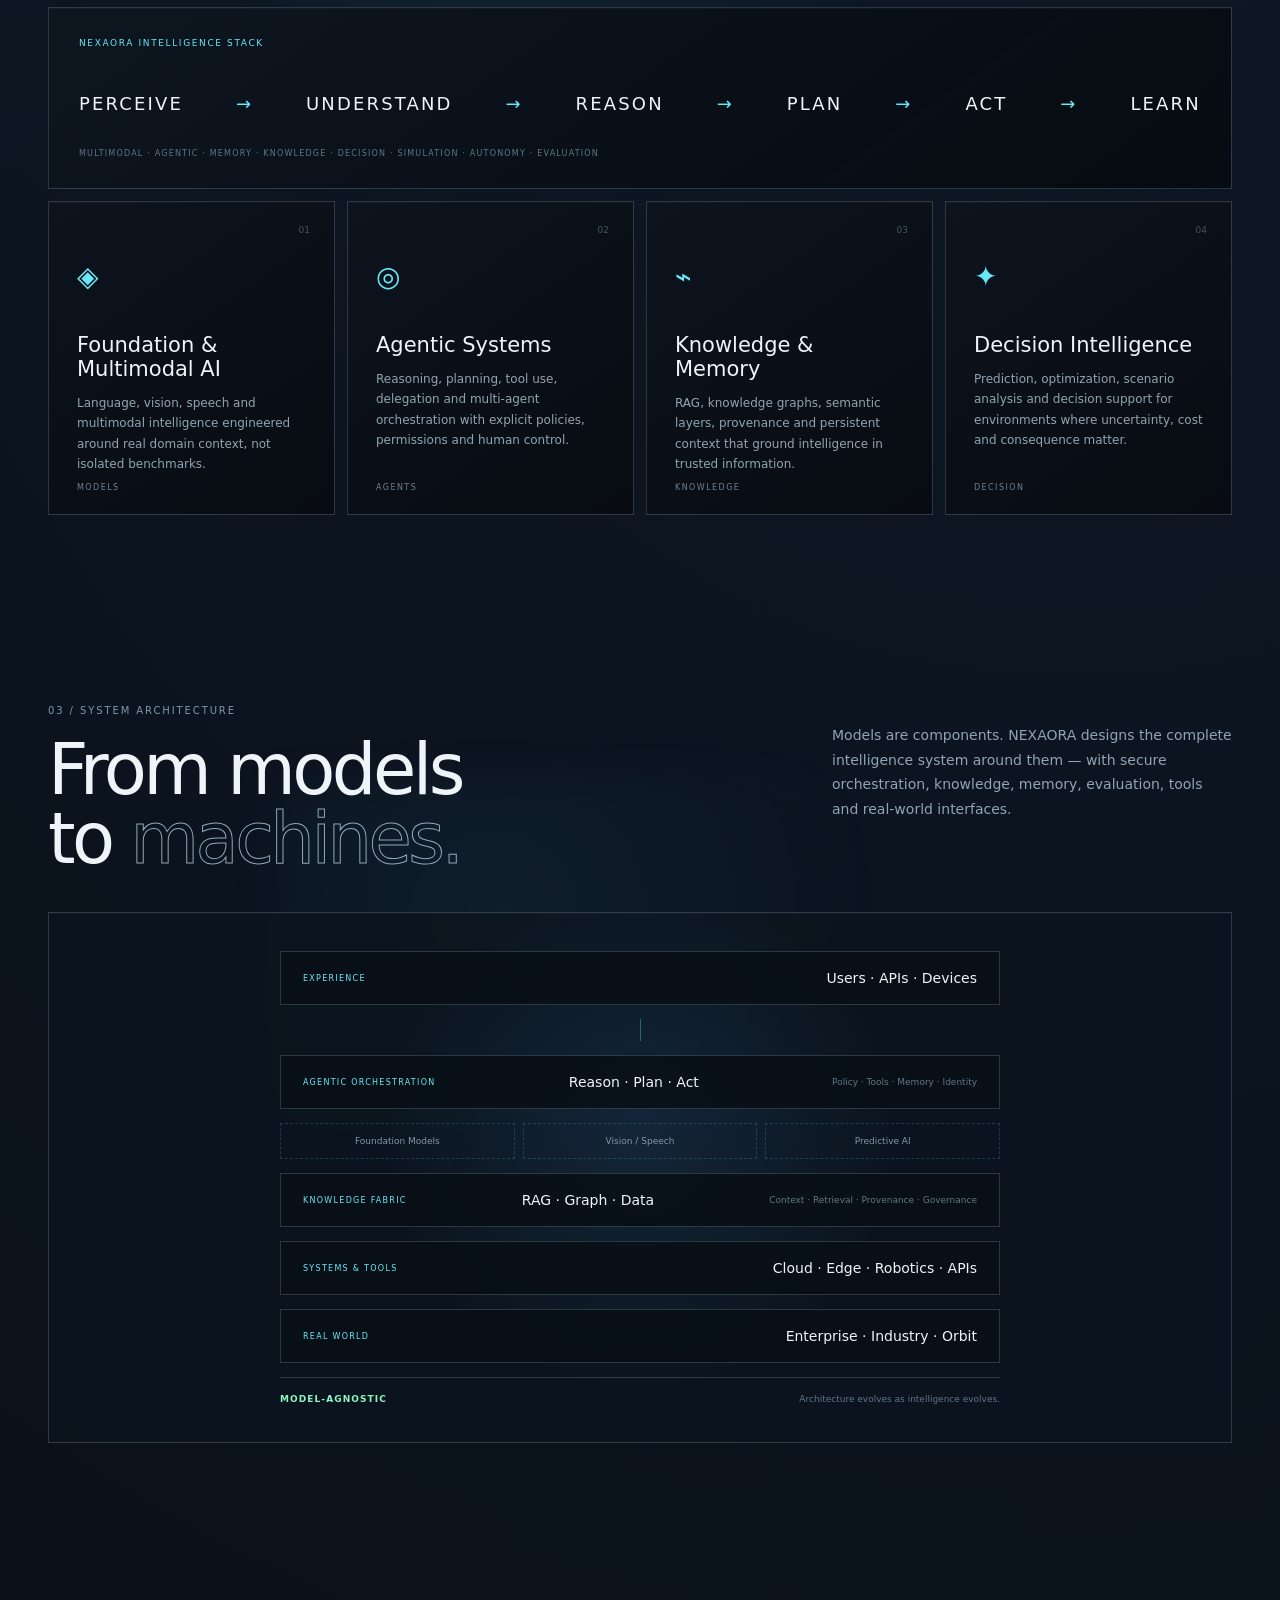
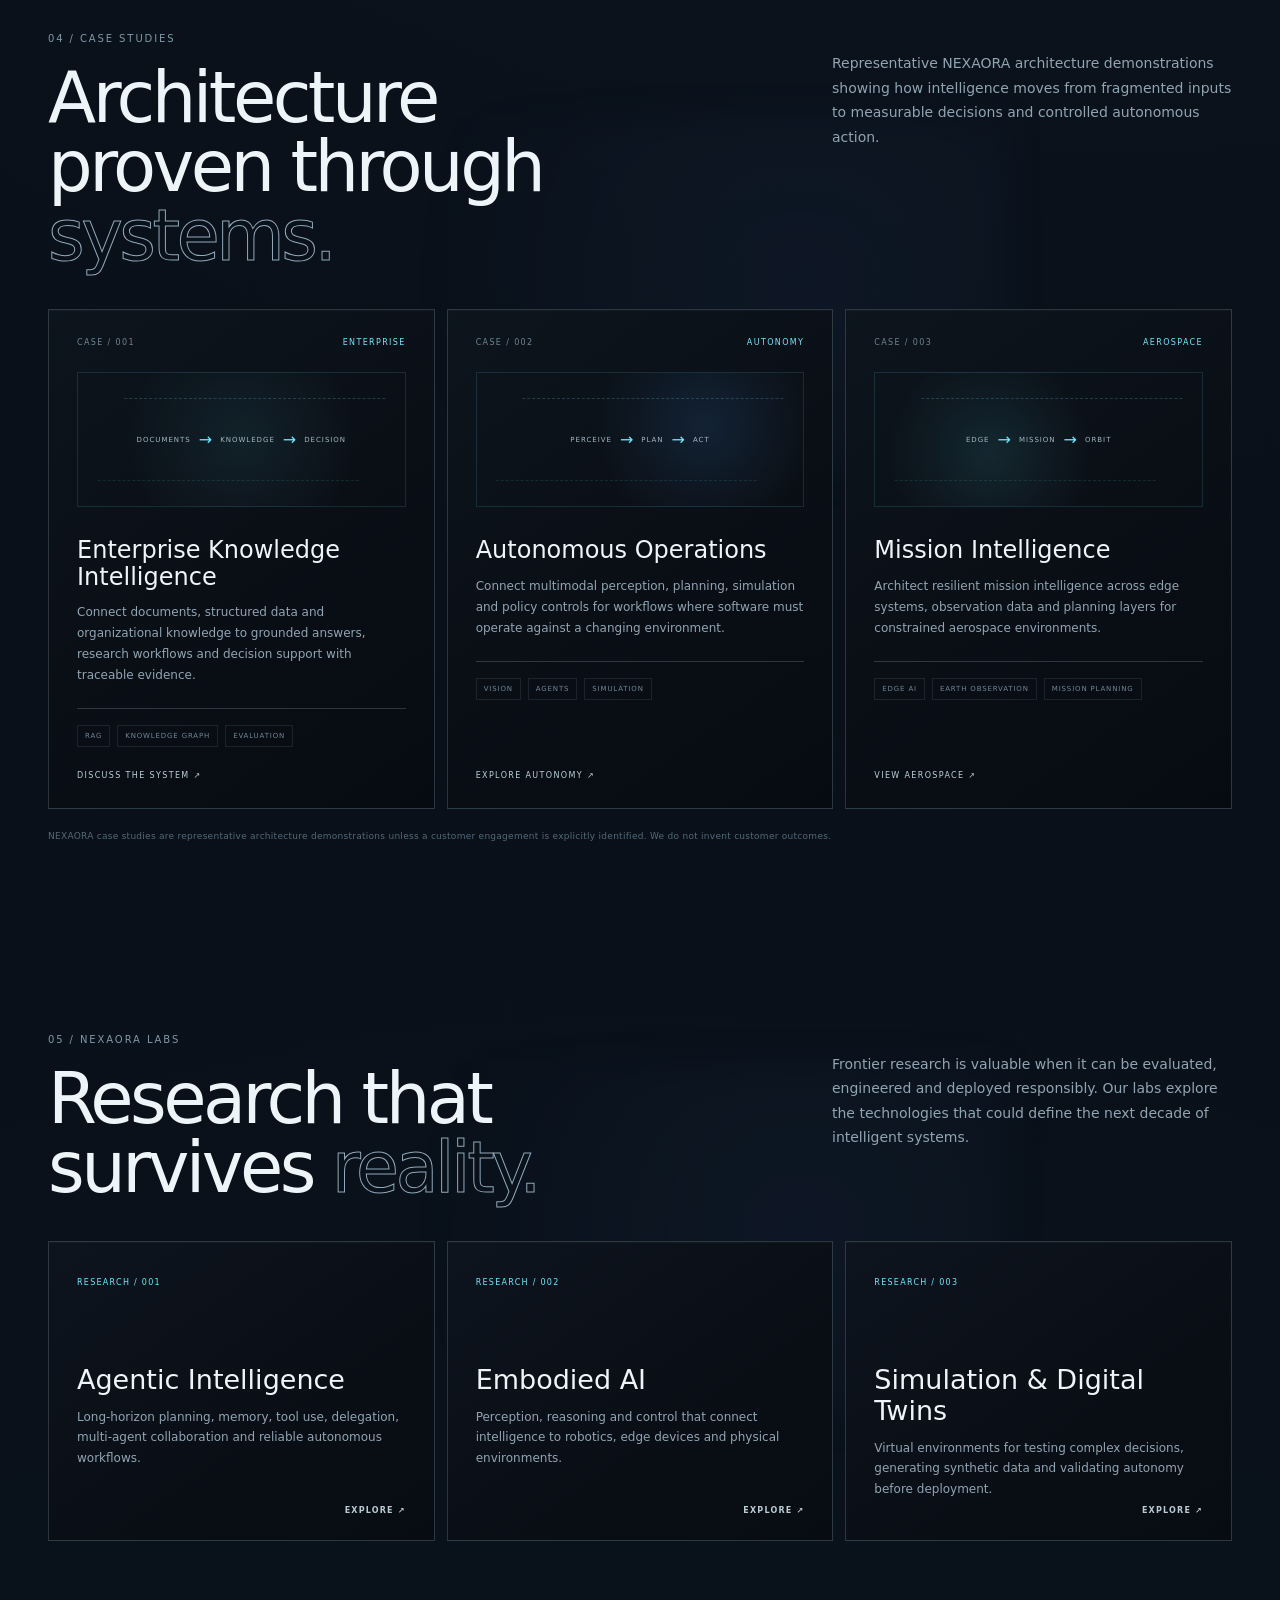
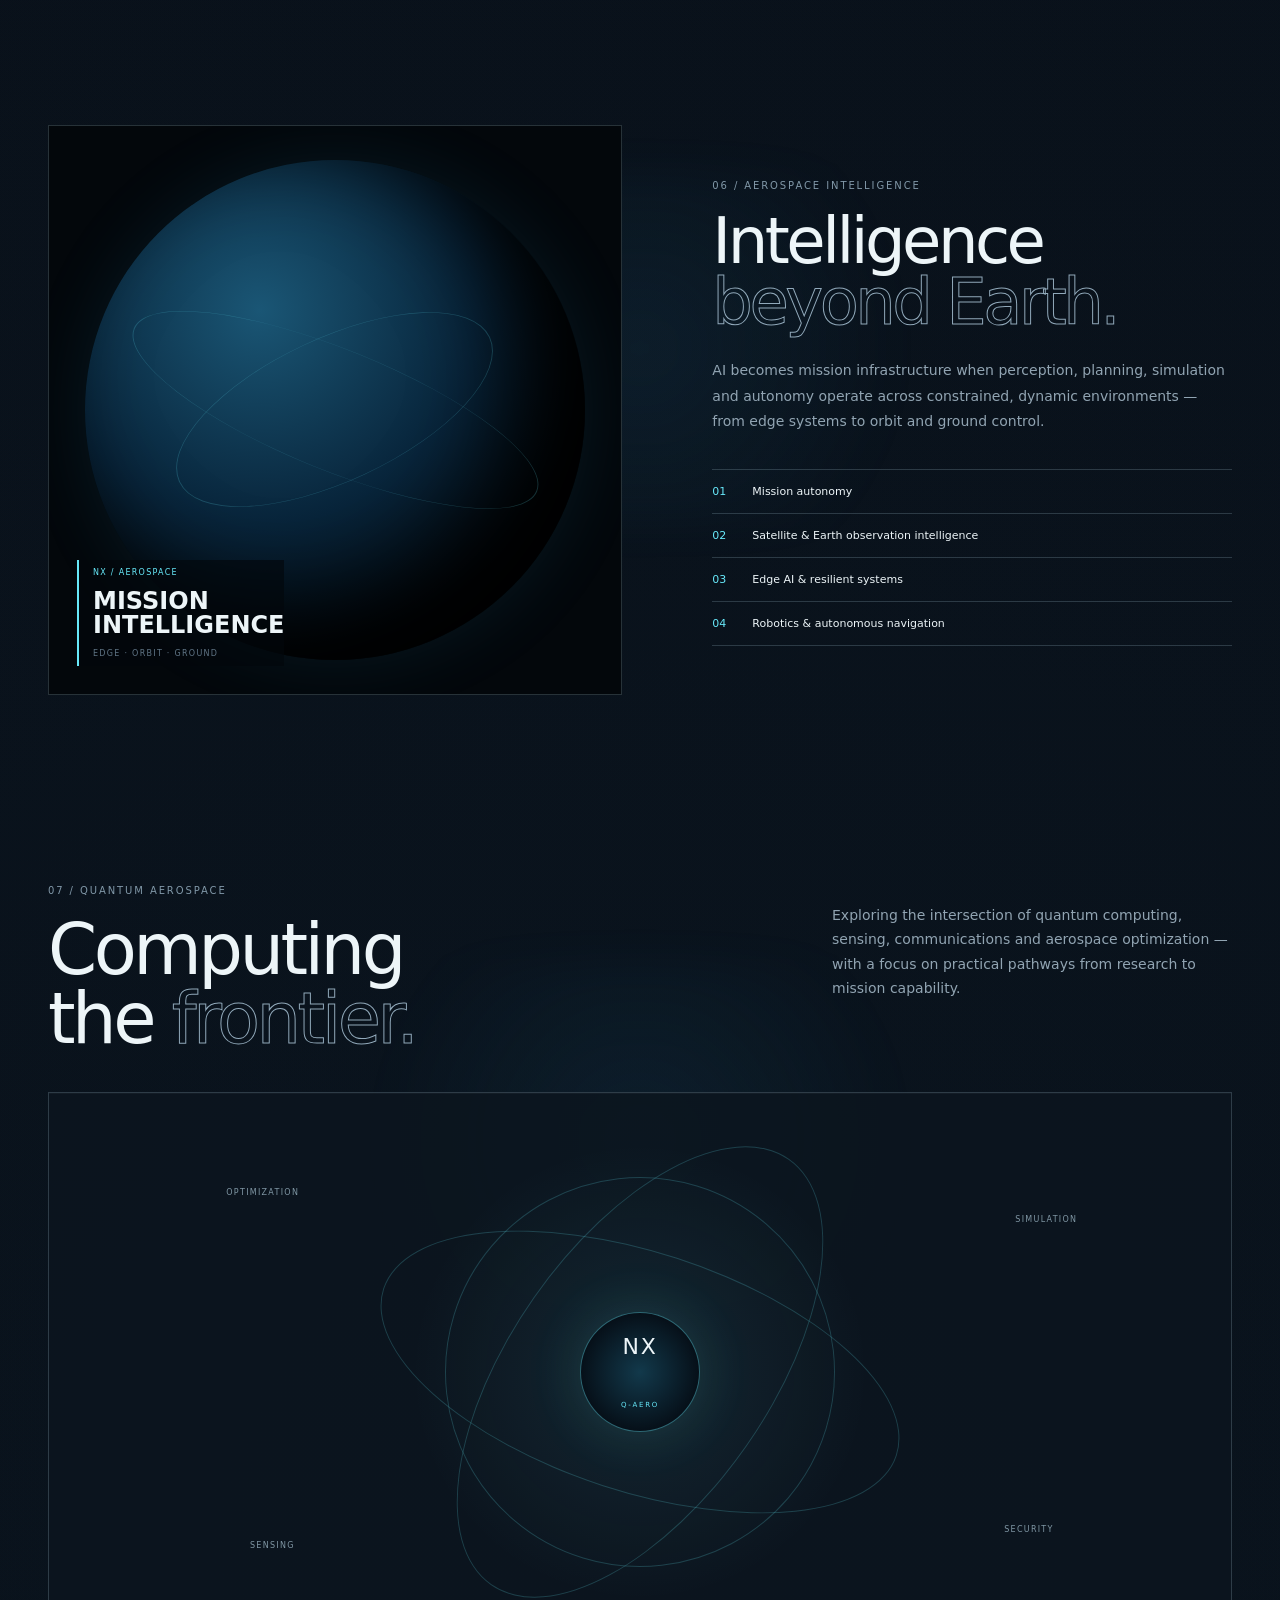
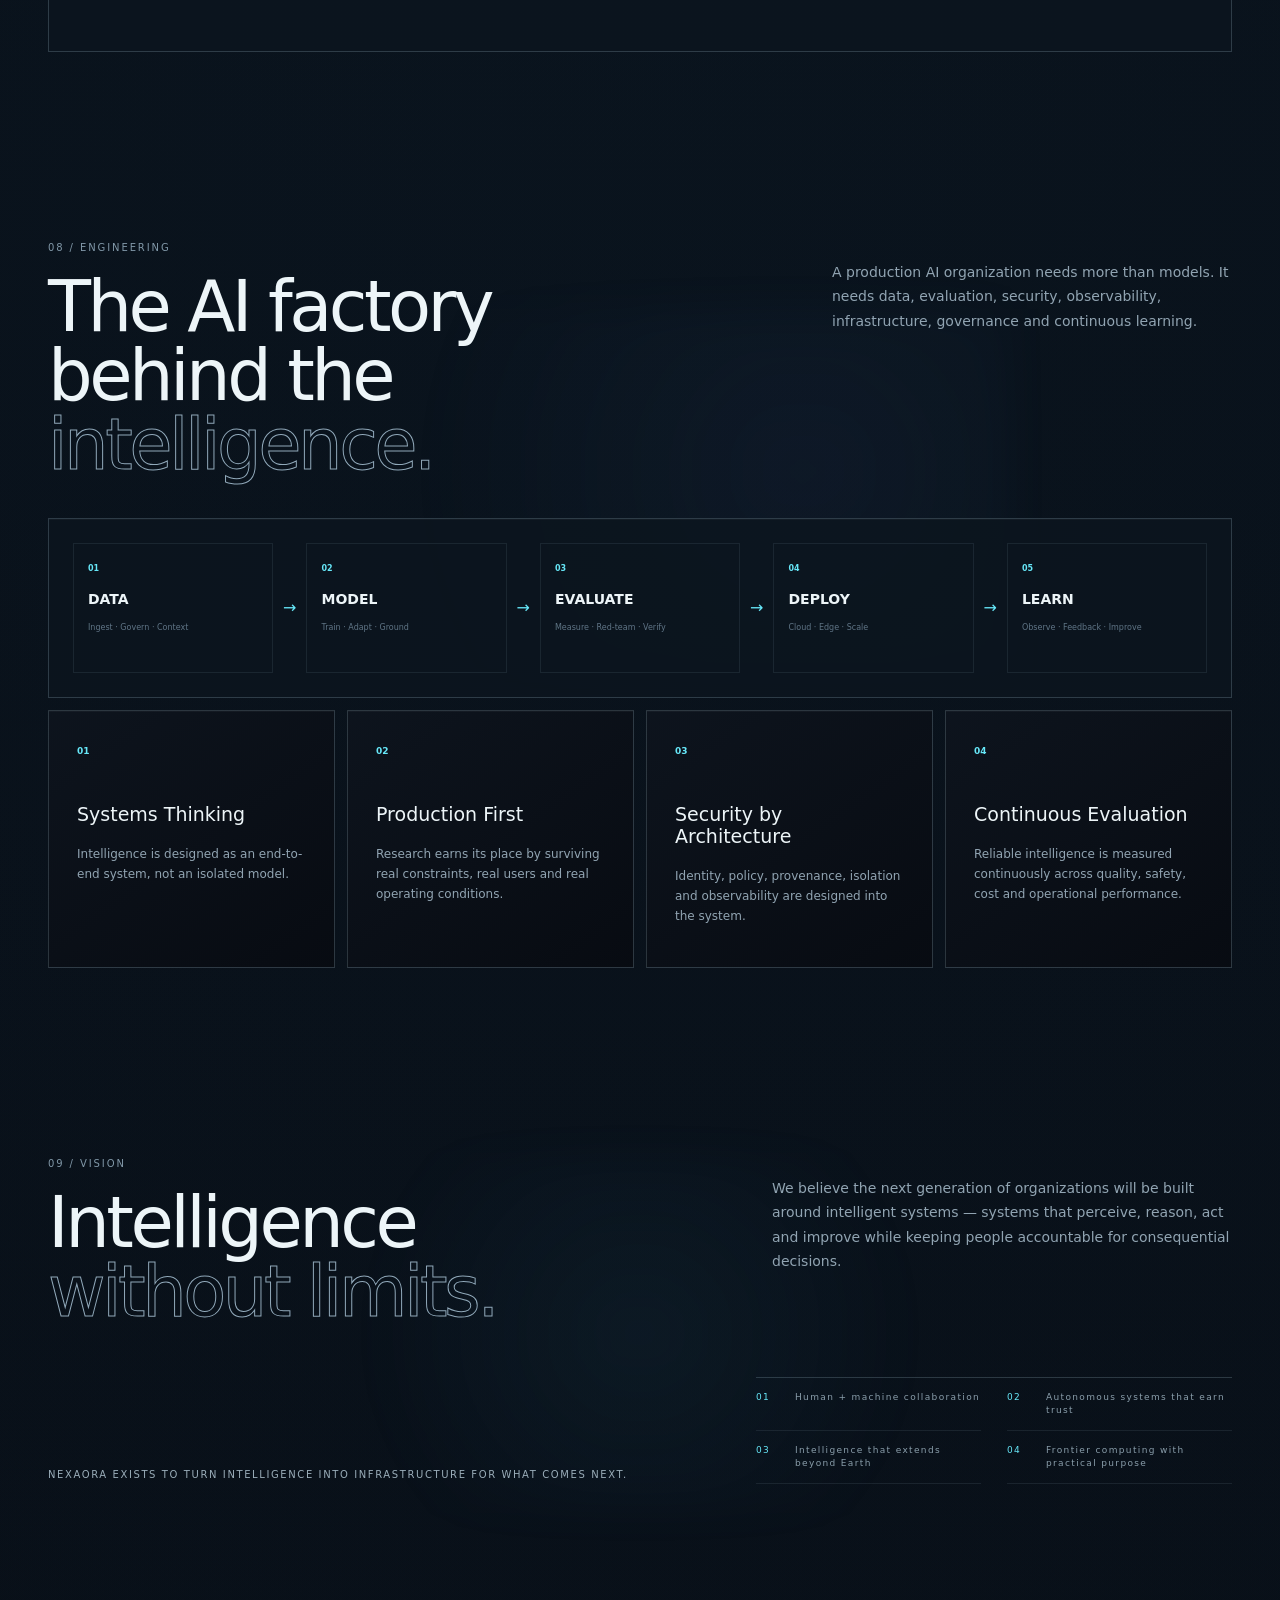
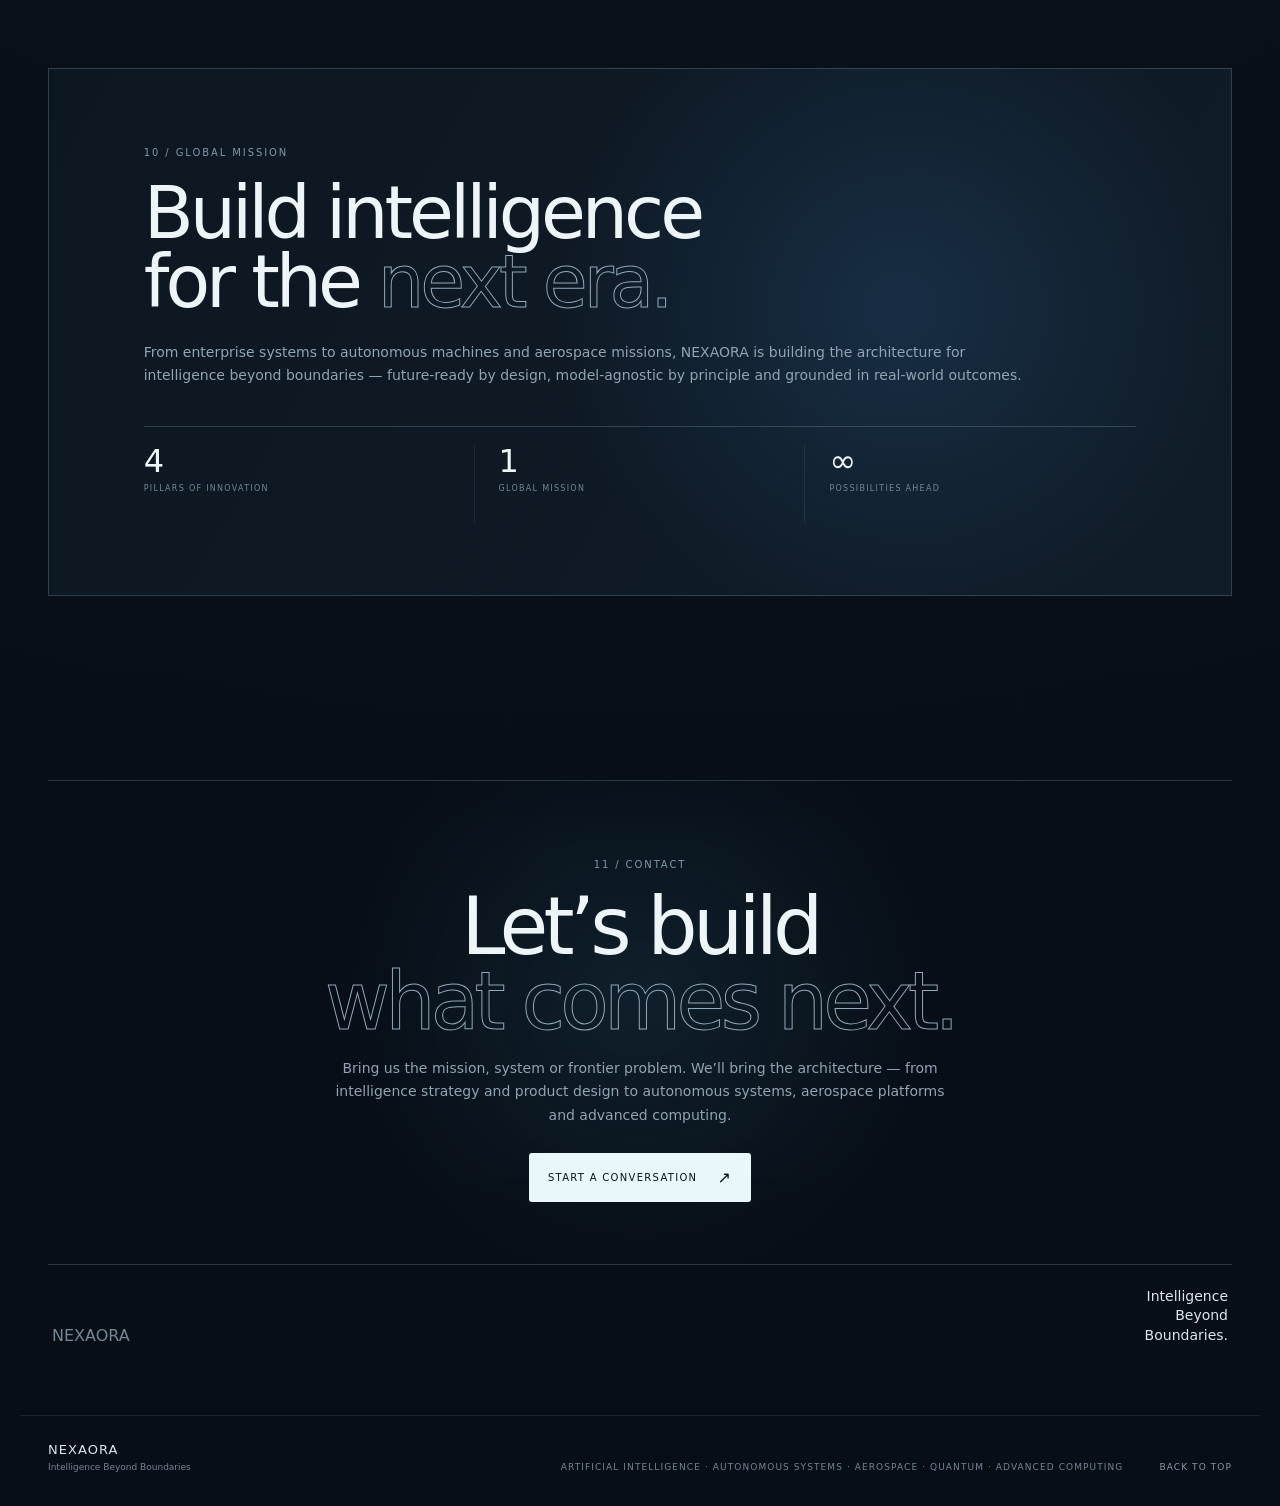
==== commit f4e3ce2f: "Complete NEXAORA content and expand future intelligence portfolio" ====
--- a/public/index.html
+++ b/public/index.html
@@ -4,8 +4,9 @@
   <meta charset="utf-8">
   <meta name="viewport" content="width=device-width, initial-scale=1">
   <meta name="theme-color" content="#05070b">
-  <meta name="description" content="NEXAORA engineers intelligence systems across artificial intelligence, autonomous systems, aerospace and quantum technologies.">
-  <title>NEXAORA — Intelligence Systems for What Comes Next.</title>
+  <meta name="description" content="NEXAORA builds future-ready intelligence systems across artificial intelligence, autonomous systems, aerospace, quantum technologies and advanced computing.">
+  <meta name="keywords" content="NEXAORA, artificial intelligence, agentic AI, autonomous systems, aerospace intelligence, quantum aerospace, robotics, digital twins, enterprise AI">
+  <title>NEXAORA — We Build Intelligence for What Comes Next.</title>
   <link rel="stylesheet" href="assets/css/style.css">
   <link rel="stylesheet" href="assets/css/section-fixes.css">
   <link rel="icon" href="assets/images/nexaora-x-round.svg" type="image/svg+xml">
@@ -13,22 +14,124 @@
 </head>
 <body>
   <canvas id="stars" aria-hidden="true"></canvas><div class="noise" aria-hidden="true"></div>
-  <header class="site-header"><a class="brand" href="#top" aria-label="NEXAORA home"><img class="brand-logo brand-logo-on-dark" src="assets/images/nexaora-logo-on-dark.png" alt="NEXAORA — Intelligence Beyond Boundaries"></a><nav aria-label="Primary navigation"><a href="#products">Products</a><a href="#intelligence">Intelligence</a><a href="#systems">Systems</a><a href="#cases">Case Studies</a><a href="#labs">Labs</a><a href="#aerospace">Aerospace</a><a href="#quantum">Quantum</a><a href="#company">Company</a></nav><a class="header-cta" href="#contact">Contact <span>↗</span></a><button class="menu" aria-label="Open navigation" aria-expanded="false"><span></span><span></span></button></header>
+  <header class="site-header">
+    <a class="brand" href="#top" aria-label="NEXAORA home"><img class="brand-logo brand-logo-on-dark" src="assets/images/nexaora-logo-on-dark.png" alt="NEXAORA — Intelligence Beyond Boundaries"></a>
+    <nav aria-label="Primary navigation"><a href="#products">Products</a><a href="#intelligence">Intelligence</a><a href="#systems">Systems</a><a href="#cases">Case Studies</a><a href="#labs">Labs</a><a href="#aerospace">Aerospace</a><a href="#quantum">Quantum</a><a href="#company">Company</a></nav>
+    <a class="header-cta" href="#contact">Contact <span>↗</span></a>
+    <button class="menu" aria-label="Open navigation" aria-expanded="false"><span></span><span></span></button>
+  </header>
+
   <main id="top">
-    <section class="hero-approved hero" aria-labelledby="hero-title"><div class="hero-grid" aria-hidden="true"></div><div class="hero-copy reveal"><div class="eyebrow"><span></span>ARTIFICIAL INTELLIGENCE · AEROSPACE · AUTONOMY</div><h1 id="hero-title">We Build <strong>Intelligence</strong><br>for What Comes <em>Next.</em></h1><p class="hero-lead">NEXAORA engineers the intelligence layer for a new era — combining <strong>AI, autonomous systems, aerospace and advanced computing</strong> to move intelligence from models into the real world.</p><div class="hero-actions"><a class="btn primary" href="#products">Explore Products <span>→</span></a><a class="btn ghost" href="#systems">View Architecture <span>↗</span></a></div><div class="hero-pillars"><div class="hero-pillar"><i></i><strong>AI-Native</strong><span>Intelligence by design</span></div><div class="hero-pillar"><i></i><strong>Autonomous</strong><span>Reasoning to action</span></div><div class="hero-pillar"><i></i><strong>Aerospace</strong><span>Systems beyond Earth</span></div><div class="hero-pillar"><i></i><strong>Quantum</strong><span>Computing the frontier</span></div></div></div><div class="hero-earth" aria-hidden="true"><div class="earth-land"></div><div class="earth-glow"></div><div class="hero-orbit"></div><div class="hero-orbit-two"></div></div><div class="hero-side-label" aria-hidden="true"><span>HIGHER</span><b>INTELLIGENCE</b><span class="cyan">A BRIGHTER</span><b>TOMORROW</b></div><div class="hero-footer"><span>AI × SYSTEMS × AUTONOMY</span><span>INTELLIGENCE BEYOND BOUNDARIES</span><span>NEXAORA / 2026</span></div></section>
-    <section id="products" class="section products"><div class="section-head reveal"><div><span class="kicker">01 / NEXAORA PRODUCTS</span><h2>Intelligence<br>built for <em>action.</em></h2></div><p>Products are where NEXAORA architecture becomes operational — connecting models, agents, knowledge and real-world systems into deployable intelligence.</p></div><div class="product-grid"><article class="product-card product-feature reveal"><div class="product-top"><span>NX / 01</span><b>ENTERPRISE</b></div><div><h3>NEXAORA Intelligence</h3><p>An enterprise intelligence layer for multimodal understanding, agentic workflows, organizational knowledge and decision support.</p><div class="product-flow"><span>KNOWLEDGE</span><i>→</i><span>REASONING</span><i>→</i><span>ACTION</span></div></div><a href="#contact">DISCUSS THE PLATFORM ↗</a></article><article class="product-card reveal"><div class="product-top"><span>NX / 02</span><b>AUTONOMY</b></div><h3>NEXAORA Autonomous</h3><p>Perception, planning and control for intelligent machines, robotics and edge environments.</p><ul><li>Sensor fusion</li><li>Mission planning</li><li>Edge inference</li></ul><a href="#contact">EXPLORE AUTONOMY ↗</a></article><article class="product-card reveal"><div class="product-top"><span>NX / 03</span><b>AEROSPACE</b></div><h3>NEXAORA Aerospace</h3><p>Mission intelligence for satellite, Earth observation and resilient aerospace operations.</p><ul><li>Mission intelligence</li><li>Earth observation</li><li>Autonomous operations</li></ul><a href="#aerospace">EXPLORE AEROSPACE ↗</a></article><article class="product-card reveal"><div class="product-top"><span>NX / 04</span><b>FRONTIER</b></div><h3>NEXAORA Quantum</h3><p>Research and systems exploration across quantum optimization, simulation, sensing and security.</p><ul><li>Optimization</li><li>Simulation</li><li>Quantum sensing</li></ul><a href="#quantum">EXPLORE QUANTUM ↗</a></article></div></section>
-    <section id="intelligence" class="section intelligence"><div class="section-head reveal"><div><span class="kicker">02 / NEXAORA INTELLIGENCE</span><h2>One intelligence layer.<br><em>Many frontiers.</em></h2></div><p>We build AI as a systems discipline — from foundation models and multimodal perception to agents, decision intelligence and production-grade evaluation.</p></div><div class="intelligence-stack reveal"><div class="stack-label">NEXAORA INTELLIGENCE STACK</div><div class="stack-flow"><span>PERCEIVE</span><b>→</b><span>UNDERSTAND</span><b>→</b><span>REASON</span><b>→</b><span>PLAN</span><b>→</b><span>ACT</span><b>→</b><span>LEARN</span></div><div class="stack-sub">MULTIMODAL · AGENTIC · KNOWLEDGE · DECISION · AUTONOMY · EVALUATION</div></div><div class="capability-grid"><article class="capability reveal"><span class="cap-index">01</span><div class="icon">◈</div><h3>Foundation & Multimodal AI</h3><p>Language, vision, speech and multimodal intelligence engineered around real domain context.</p><span class="tag">MODELS</span></article><article class="capability reveal"><span class="cap-index">02</span><div class="icon">◎</div><h3>Agentic Systems</h3><p>Reasoning, planning, tool use and multi-agent orchestration with explicit control boundaries.</p><span class="tag">AGENTS</span></article><article class="capability reveal"><span class="cap-index">03</span><div class="icon">⌁</div><h3>Knowledge Intelligence</h3><p>RAG, knowledge graphs and semantic layers that ground models in trusted organizational knowledge.</p><span class="tag">KNOWLEDGE</span></article><article class="capability reveal"><span class="cap-index">04</span><div class="icon">✦</div><h3>Decision Intelligence</h3><p>Prediction, optimization and decision support for environments where uncertainty matters.</p><span class="tag">DECISION</span></article></div></section>
-    <section id="systems" class="section systems"><div class="section-head reveal"><div><span class="kicker">03 / SYSTEM ARCHITECTURE</span><h2>From models<br>to <em>machines.</em></h2></div><p>Models are components. NEXAORA designs the complete intelligence system around them.</p></div><div class="architecture reveal"><div class="arch-node edge"><small>EXPERIENCE</small><strong>Users · APIs · Devices</strong></div><div class="arch-line"></div><div class="arch-node orchestration"><small>AGENTIC ORCHESTRATION</small><strong>Reason · Plan · Act</strong><em>Policy · Tools · Memory</em></div><div class="arch-branches"><span>Foundation Models</span><span>Vision / Speech</span><span>Predictive AI</span></div><div class="arch-node knowledge"><small>KNOWLEDGE FABRIC</small><strong>RAG · Graph · Data</strong><em>Context · Retrieval · Provenance</em></div><div class="arch-node systems-node"><small>SYSTEMS & TOOLS</small><strong>Cloud · Edge · Robotics · APIs</strong></div><div class="arch-node realworld"><small>REAL WORLD</small><strong>Enterprise · Industry · Orbit</strong></div><div class="arch-metric"><b>MODEL-AGNOSTIC</b><span>Architecture evolves as intelligence evolves.</span></div></div></section>
-    <section id="cases" class="section cases"><div class="section-head reveal"><div><span class="kicker">04 / CASE STUDIES</span><h2>Architecture<br>proven through <em>systems.</em></h2></div><p>Representative NEXAORA demonstrations showing how intelligence moves from fragmented inputs to measurable decisions and autonomous action.</p></div><div class="case-grid"><article class="case-card reveal"><div class="case-meta"><span>CASE / 001</span><b>ENTERPRISE</b></div><div class="case-visual cv-one"><span>DOCUMENTS</span><i>→</i><span>KNOWLEDGE</span><i>→</i><span>DECISION</span></div><h3>Enterprise Knowledge Intelligence</h3><p>Design a grounded intelligence layer that connects documents, structured data and organizational knowledge to reliable answers and decision workflows.</p><div class="case-stack"><span>RAG</span><span>KNOWLEDGE GRAPH</span><span>EVALUATION</span></div><a href="#contact">DISCUSS THE SYSTEM ↗</a></article><article class="case-card reveal"><div class="case-meta"><span>CASE / 002</span><b>AUTONOMY</b></div><div class="case-visual cv-two"><span>PERCEIVE</span><i>→</i><span>PLAN</span><i>→</i><span>ACT</span></div><h3>Autonomous Operations</h3><p>Connect multimodal perception, planning, simulation and policy controls for workflows where software must operate against a changing environment.</p><div class="case-stack"><span>VISION</span><span>AGENTS</span><span>SIMULATION</span></div><a href="#contact">EXPLORE AUTONOMY ↗</a></article><article class="case-card reveal"><div class="case-meta"><span>CASE / 003</span><b>AEROSPACE</b></div><div class="case-visual cv-three"><span>EDGE</span><i>→</i><span>MISSION</span><i>→</i><span>ORBIT</span></div><h3>Mission Intelligence</h3><p>Architect resilient mission intelligence across edge systems, observation data and planning layers for constrained aerospace environments.</p><div class="case-stack"><span>EDGE AI</span><span>EARTH OBSERVATION</span><span>MISSION PLANNING</span></div><a href="#aerospace">VIEW AEROSPACE ↗</a></article></div><p class="case-note reveal">NEXAORA case studies are presented as representative architecture demonstrations unless a customer engagement is explicitly identified.</p></section>
-    <section id="labs" class="section labs"><div class="section-head reveal"><div><span class="kicker">05 / NEXAORA LABS</span><h2>Research that<br>survives <em>reality.</em></h2></div><p>Frontier research is valuable when it can be evaluated, engineered and deployed responsibly.</p></div><div class="lab-grid"><article class="lab-card reveal"><span>RESEARCH / 001</span><h3>Agentic Intelligence</h3><p>Planning, memory, tool use, multi-agent collaboration and reliable autonomous workflows.</p><b>EXPLORE ↗</b></article><article class="lab-card reveal"><span>RESEARCH / 002</span><h3>Embodied AI</h3><p>Perception and reasoning that connect intelligence to robotics, edge devices and physical environments.</p><b>EXPLORE ↗</b></article><article class="lab-card reveal"><span>RESEARCH / 003</span><h3>Simulation & Digital Twins</h3><p>Virtual environments for testing complex decisions before they reach expensive or safety-critical systems.</p><b>EXPLORE ↗</b></article></div></section>
-    <section id="aerospace" class="section aerospace"><div class="aerospace-visual reveal"><div class="planet"></div><div class="aero-orbit a1"></div><div class="aero-orbit a2"></div><div class="telemetry"><span>NX / AEROSPACE</span><b>MISSION<br>INTELLIGENCE</b><small>EDGE · ORBIT · GROUND</small></div></div><div class="aerospace-copy reveal"><span class="kicker">06 / AEROSPACE INTELLIGENCE</span><h2>Intelligence<br><em>beyond Earth.</em></h2><p>AI becomes mission infrastructure when perception, planning and autonomy operate across constrained, dynamic environments.</p><div class="aero-list"><div><b>01</b><span>Mission autonomy</span></div><div><b>02</b><span>Satellite & Earth observation intelligence</span></div><div><b>03</b><span>Edge AI & resilient systems</span></div><div><b>04</b><span>Robotics & autonomous navigation</span></div></div></div></section>
-    <section id="quantum" class="section quantum"><div class="section-head reveal"><div><span class="kicker">07 / QUANTUM AEROSPACE</span><h2>Computing<br>the <em>frontier.</em></h2></div><p>Exploring the intersection of quantum computing, sensing, communications and aerospace optimization.</p></div><div class="quantum-core reveal"><div class="q-ring r1"></div><div class="q-ring r2"></div><div class="q-ring r3"></div><div class="q-core">NX<br><span>Q-AERO</span></div><div class="q-label q1">OPTIMIZATION</div><div class="q-label q2">SIMULATION</div><div class="q-label q3">SENSING</div><div class="q-label q4">SECURITY</div></div></section>
-    <section id="research" class="section engineering"><div class="section-head reveal"><div><span class="kicker">08 / ENGINEERING</span><h2>The AI factory<br>behind the <em>intelligence.</em></h2></div><p>A production AI organization needs more than models. It needs data, evaluation, security, observability and continuous learning.</p></div><div class="factory reveal"><div class="factory-step"><b>01</b><strong>DATA</strong><span>Ingest · Govern · Context</span></div><i>→</i><div class="factory-step"><b>02</b><strong>MODEL</strong><span>Train · Adapt · Ground</span></div><i>→</i><div class="factory-step"><b>03</b><strong>EVALUATE</strong><span>Measure · Red-team · Verify</span></div><i>→</i><div class="factory-step"><b>04</b><strong>DEPLOY</strong><span>Cloud · Edge · Scale</span></div><i>→</i><div class="factory-step"><b>05</b><strong>LEARN</strong><span>Observe · Feedback · Improve</span></div></div><div class="principles"><div class="principle reveal"><b>01</b><h3>Systems Thinking</h3><p>Intelligence is designed as an end-to-end system, not an isolated model.</p></div><div class="principle reveal"><b>02</b><h3>Production First</h3><p>Research earns its place by surviving real constraints and real users.</p></div><div class="principle reveal"><b>03</b><h3>Security by Architecture</h3><p>Identity, policy, provenance and observability are designed into the system.</p></div><div class="principle reveal"><b>04</b><h3>Continuous Evaluation</h3><p>Reliable intelligence is measured continuously across quality, safety and operational performance.</p></div></div></section>
-    <section id="vision" class="section vision"><div class="section-head reveal"><div><span class="kicker">09 / VISION</span><h2>Intelligence<br><em>without limits.</em></h2></div><p>We believe the next generation of companies will be built around intelligent systems — systems that perceive, reason, act and improve.</p></div><div class="vision-grid"><div class="vision-statement reveal">NEXAORA exists to turn intelligence into infrastructure for what comes next.</div><div class="vision-points"><div class="vision-point reveal"><b>01</b><span>Human + machine collaboration</span></div><div class="vision-point reveal"><b>02</b><span>Autonomous systems that earn trust</span></div><div class="vision-point reveal"><b>03</b><span>Intelligence that extends beyond Earth</span></div><div class="vision-point reveal"><b>04</b><span>Frontier computing with practical purpose</span></div></div></div></section>
-    <section id="company" class="section mission"><div class="mission-panel reveal"><span class="kicker">10 / GLOBAL MISSION</span><h2>Build intelligence<br>for the <em>next era.</em></h2><p>From enterprise systems to autonomous machines and aerospace missions, NEXAORA is building the architecture for intelligence beyond boundaries.</p><div class="mission-metrics"><div><strong>4</strong><span>PILLARS OF INNOVATION</span></div><div><strong>1</strong><span>GLOBAL MISSION</span></div><div><strong>∞</strong><span>POSSIBILITIES AHEAD</span></div></div></div></section>
-    <section id="contact" class="section contact"><div class="contact-copy reveal"><span class="kicker">11 / CONTACT</span><h2>Let’s build<br><em>what comes next.</em></h2><p>Bring us the mission, system or frontier problem. We’ll bring the architecture.</p><a class="btn primary" href="mailto:hello@nexaora.in">Start a Conversation <span>↗</span></a></div><div class="contact-side reveal"><span>NEXAORA</span><strong>Intelligence<br>Beyond<br>Boundaries.</strong></div></section>
+    <section class="hero-approved hero" aria-labelledby="hero-title">
+      <div class="hero-grid" aria-hidden="true"></div>
+      <div class="hero-copy reveal">
+        <div class="eyebrow"><span></span>ARTIFICIAL INTELLIGENCE · AEROSPACE · AUTONOMY</div>
+        <h1 id="hero-title">We Build <strong>Intelligence</strong><br>for What Comes <em>Next.</em></h1>
+        <p class="hero-lead">NEXAORA engineers the intelligence layer for a new era — combining <strong>AI, autonomous systems, aerospace and advanced computing</strong> to move intelligence from models into the real world.</p>
+        <div class="hero-actions"><a class="btn primary" href="#products">Explore Products <span>→</span></a><a class="btn ghost" href="#systems">View Architecture <span>↗</span></a></div>
+        <div class="hero-pillars">
+          <div class="hero-pillar"><i></i><strong>AI-Native</strong><span>Intelligence by design</span></div>
+          <div class="hero-pillar"><i></i><strong>Autonomous</strong><span>Reasoning to action</span></div>
+          <div class="hero-pillar"><i></i><strong>Aerospace</strong><span>Systems beyond Earth</span></div>
+          <div class="hero-pillar"><i></i><strong>Quantum</strong><span>Computing the frontier</span></div>
+        </div>
+      </div>
+      <div class="hero-earth" aria-hidden="true"><div class="earth-land"></div><div class="earth-glow"></div><div class="hero-orbit"></div><div class="hero-orbit-two"></div></div>
+      <div class="hero-side-label" aria-hidden="true"><span>HIGHER</span><b>INTELLIGENCE</b><span class="cyan">A BRIGHTER</span><b>TOMORROW</b></div>
+      <div class="hero-footer"><span>AI × SYSTEMS × AUTONOMY</span><span>INTELLIGENCE BEYOND BOUNDARIES</span><span>NEXAORA / 2026</span></div>
+    </section>
+
+    <section id="products" class="section products">
+      <div class="section-head reveal"><div><span class="kicker">01 / NEXAORA PRODUCTS</span><h2>Intelligence<br>built for <em>action.</em></h2></div><p>Our product architecture is designed for the next generation of intelligent organizations — from enterprise cognition and autonomous operations to aerospace missions and quantum optimization.</p></div>
+      <div class="product-grid">
+        <article class="product-card product-feature reveal"><div class="product-top"><span>NX / 01</span><b>ENTERPRISE</b></div><div><h3>NEXAORA Intelligence</h3><p>An enterprise intelligence layer for multimodal understanding, agentic workflows, organizational knowledge, decision support and governed automation.</p><div class="product-flow"><span>KNOWLEDGE</span><i>→</i><span>REASONING</span><i>→</i><span>ACTION</span></div></div><a href="#contact">DISCUSS THE PLATFORM ↗</a></article>
+        <article class="product-card reveal"><div class="product-top"><span>NX / 02</span><b>COGNITION</b></div><h3>NEXAORA Cognition</h3><p>A persistent reasoning environment for complex research, analysis, synthesis and executive decision intelligence.</p><ul><li>Long-horizon reasoning</li><li>Evidence & provenance</li><li>Decision workspaces</li></ul><a href="#contact">EXPLORE COGNITION ↗</a></article>
+        <article class="product-card reveal"><div class="product-top"><span>NX / 03</span><b>AUTONOMY</b></div><h3>NEXAORA Autonomous</h3><p>Perception, planning, simulation and policy-controlled action for intelligent machines, robotics and edge environments.</p><ul><li>Sensor fusion</li><li>Mission planning</li><li>Edge inference</li></ul><a href="#contact">EXPLORE AUTONOMY ↗</a></article>
+        <article class="product-card reveal"><div class="product-top"><span>NX / 04</span><b>OPERATIONS</b></div><h3>NEXAORA MissionOS</h3><p>A mission-control intelligence layer connecting telemetry, planning, digital twins, operators and autonomous systems.</p><ul><li>Mission orchestration</li><li>Telemetry intelligence</li><li>Human-on-the-loop control</li></ul><a href="#aerospace">EXPLORE MISSIONOS ↗</a></article>
+        <article class="product-card reveal"><div class="product-top"><span>NX / 05</span><b>AEROSPACE</b></div><h3>NEXAORA Aerospace</h3><p>Mission intelligence for satellite operations, Earth observation, resilient navigation and autonomous aerospace systems.</p><ul><li>Earth observation</li><li>Mission intelligence</li><li>Autonomous operations</li></ul><a href="#aerospace">EXPLORE AEROSPACE ↗</a></article>
+        <article class="product-card reveal"><div class="product-top"><span>NX / 06</span><b>EDGE</b></div><h3>NEXAORA Edge</h3><p>Deployable intelligence for bandwidth-constrained, latency-sensitive and intermittently connected environments.</p><ul><li>On-device inference</li><li>Resilient connectivity</li><li>Secure model runtime</li></ul><a href="#contact">EXPLORE EDGE ↗</a></article>
+        <article class="product-card reveal"><div class="product-top"><span>NX / 07</span><b>SIMULATION</b></div><h3>NEXAORA Twin</h3><p>Digital-twin intelligence for scenario exploration, synthetic environments, predictive operations and safer autonomy development.</p><ul><li>Scenario simulation</li><li>System modeling</li><li>Predictive operations</li></ul><a href="#labs">EXPLORE TWIN ↗</a></article>
+        <article class="product-card reveal"><div class="product-top"><span>NX / 08</span><b>FRONTIER</b></div><h3>NEXAORA Quantum</h3><p>A research and optimization platform exploring quantum computing, sensing, communications and aerospace problem spaces.</p><ul><li>Optimization</li><li>Simulation</li><li>Quantum sensing</li></ul><a href="#quantum">EXPLORE QUANTUM ↗</a></article>
+      </div>
+    </section>
+
+    <section id="intelligence" class="section intelligence">
+      <div class="section-head reveal"><div><span class="kicker">02 / NEXAORA INTELLIGENCE</span><h2>One intelligence layer.<br><em>Many frontiers.</em></h2></div><p>We build AI as a systems discipline — combining multimodal models, agentic reasoning, knowledge, memory, decision intelligence, simulation and continuous evaluation into production-ready intelligence.</p></div>
+      <div class="intelligence-stack reveal"><div class="stack-label">NEXAORA INTELLIGENCE STACK</div><div class="stack-flow"><span>PERCEIVE</span><b>→</b><span>UNDERSTAND</span><b>→</b><span>REASON</span><b>→</b><span>PLAN</span><b>→</b><span>ACT</span><b>→</b><span>LEARN</span></div><div class="stack-sub">MULTIMODAL · AGENTIC · MEMORY · KNOWLEDGE · DECISION · SIMULATION · AUTONOMY · EVALUATION</div></div>
+      <div class="capability-grid">
+        <article class="capability reveal"><span class="cap-index">01</span><div class="icon">◈</div><h3>Foundation & Multimodal AI</h3><p>Language, vision, speech and multimodal intelligence engineered around real domain context, not isolated benchmarks.</p><span class="tag">MODELS</span></article>
+        <article class="capability reveal"><span class="cap-index">02</span><div class="icon">◎</div><h3>Agentic Systems</h3><p>Reasoning, planning, tool use, delegation and multi-agent orchestration with explicit policies, permissions and human control.</p><span class="tag">AGENTS</span></article>
+        <article class="capability reveal"><span class="cap-index">03</span><div class="icon">⌁</div><h3>Knowledge & Memory</h3><p>RAG, knowledge graphs, semantic layers, provenance and persistent context that ground intelligence in trusted information.</p><span class="tag">KNOWLEDGE</span></article>
+        <article class="capability reveal"><span class="cap-index">04</span><div class="icon">✦</div><h3>Decision Intelligence</h3><p>Prediction, optimization, scenario analysis and decision support for environments where uncertainty, cost and consequence matter.</p><span class="tag">DECISION</span></article>
+      </div>
+    </section>
+
+    <section id="systems" class="section systems">
+      <div class="section-head reveal"><div><span class="kicker">03 / SYSTEM ARCHITECTURE</span><h2>From models<br>to <em>machines.</em></h2></div><p>Models are components. NEXAORA designs the complete intelligence system around them — with secure orchestration, knowledge, memory, evaluation, tools and real-world interfaces.</p></div>
+      <div class="architecture reveal">
+        <div class="arch-node edge"><small>EXPERIENCE</small><strong>Users · APIs · Devices</strong></div><div class="arch-line"></div>
+        <div class="arch-node orchestration"><small>AGENTIC ORCHESTRATION</small><strong>Reason · Plan · Act</strong><em>Policy · Tools · Memory · Identity</em></div>
+        <div class="arch-branches"><span>Foundation Models</span><span>Vision / Speech</span><span>Predictive AI</span></div>
+        <div class="arch-node knowledge"><small>KNOWLEDGE FABRIC</small><strong>RAG · Graph · Data</strong><em>Context · Retrieval · Provenance · Governance</em></div>
+        <div class="arch-node systems-node"><small>SYSTEMS & TOOLS</small><strong>Cloud · Edge · Robotics · APIs</strong></div>
+        <div class="arch-node realworld"><small>REAL WORLD</small><strong>Enterprise · Industry · Orbit</strong></div>
+        <div class="arch-metric"><b>MODEL-AGNOSTIC</b><span>Architecture evolves as intelligence evolves.</span></div>
+      </div>
+    </section>
+
+    <section id="cases" class="section cases">
+      <div class="section-head reveal"><div><span class="kicker">04 / CASE STUDIES</span><h2>Architecture<br>proven through <em>systems.</em></h2></div><p>Representative NEXAORA architecture demonstrations showing how intelligence moves from fragmented inputs to measurable decisions and controlled autonomous action.</p></div>
+      <div class="case-grid">
+        <article class="case-card reveal"><div class="case-meta"><span>CASE / 001</span><b>ENTERPRISE</b></div><div class="case-visual cv-one"><span>DOCUMENTS</span><i>→</i><span>KNOWLEDGE</span><i>→</i><span>DECISION</span></div><h3>Enterprise Knowledge Intelligence</h3><p>Connect documents, structured data and organizational knowledge to grounded answers, research workflows and decision support with traceable evidence.</p><div class="case-stack"><span>RAG</span><span>KNOWLEDGE GRAPH</span><span>EVALUATION</span></div><a href="#contact">DISCUSS THE SYSTEM ↗</a></article>
+        <article class="case-card reveal"><div class="case-meta"><span>CASE / 002</span><b>AUTONOMY</b></div><div class="case-visual cv-two"><span>PERCEIVE</span><i>→</i><span>PLAN</span><i>→</i><span>ACT</span></div><h3>Autonomous Operations</h3><p>Connect multimodal perception, planning, simulation and policy controls for workflows where software must operate against a changing environment.</p><div class="case-stack"><span>VISION</span><span>AGENTS</span><span>SIMULATION</span></div><a href="#contact">EXPLORE AUTONOMY ↗</a></article>
+        <article class="case-card reveal"><div class="case-meta"><span>CASE / 003</span><b>AEROSPACE</b></div><div class="case-visual cv-three"><span>EDGE</span><i>→</i><span>MISSION</span><i>→</i><span>ORBIT</span></div><h3>Mission Intelligence</h3><p>Architect resilient mission intelligence across edge systems, observation data and planning layers for constrained aerospace environments.</p><div class="case-stack"><span>EDGE AI</span><span>EARTH OBSERVATION</span><span>MISSION PLANNING</span></div><a href="#aerospace">VIEW AEROSPACE ↗</a></article>
+      </div>
+      <p class="case-note reveal">NEXAORA case studies are representative architecture demonstrations unless a customer engagement is explicitly identified. We do not invent customer outcomes.</p>
+    </section>
+
+    <section id="labs" class="section labs">
+      <div class="section-head reveal"><div><span class="kicker">05 / NEXAORA LABS</span><h2>Research that<br>survives <em>reality.</em></h2></div><p>Frontier research is valuable when it can be evaluated, engineered and deployed responsibly. Our labs explore the technologies that could define the next decade of intelligent systems.</p></div>
+      <div class="lab-grid">
+        <article class="lab-card reveal"><span>RESEARCH / 001</span><h3>Agentic Intelligence</h3><p>Long-horizon planning, memory, tool use, delegation, multi-agent collaboration and reliable autonomous workflows.</p><b>EXPLORE ↗</b></article>
+        <article class="lab-card reveal"><span>RESEARCH / 002</span><h3>Embodied AI</h3><p>Perception, reasoning and control that connect intelligence to robotics, edge devices and physical environments.</p><b>EXPLORE ↗</b></article>
+        <article class="lab-card reveal"><span>RESEARCH / 003</span><h3>Simulation & Digital Twins</h3><p>Virtual environments for testing complex decisions, generating synthetic data and validating autonomy before deployment.</p><b>EXPLORE ↗</b></article>
+      </div>
+    </section>
+
+    <section id="aerospace" class="section aerospace">
+      <div class="aerospace-visual reveal"><div class="planet"></div><div class="aero-orbit a1"></div><div class="aero-orbit a2"></div><div class="telemetry"><span>NX / AEROSPACE</span><b>MISSION<br>INTELLIGENCE</b><small>EDGE · ORBIT · GROUND</small></div></div>
+      <div class="aerospace-copy reveal"><span class="kicker">06 / AEROSPACE INTELLIGENCE</span><h2>Intelligence<br><em>beyond Earth.</em></h2><p>AI becomes mission infrastructure when perception, planning, simulation and autonomy operate across constrained, dynamic environments — from edge systems to orbit and ground control.</p>
+        <div class="aero-list"><div><b>01</b><span>Mission autonomy</span></div><div><b>02</b><span>Satellite & Earth observation intelligence</span></div><div><b>03</b><span>Edge AI & resilient systems</span></div><div><b>04</b><span>Robotics & autonomous navigation</span></div></div>
+      </div>
+    </section>
+
+    <section id="quantum" class="section quantum">
+      <div class="section-head reveal"><div><span class="kicker">07 / QUANTUM AEROSPACE</span><h2>Computing<br>the <em>frontier.</em></h2></div><p>Exploring the intersection of quantum computing, sensing, communications and aerospace optimization — with a focus on practical pathways from research to mission capability.</p></div>
+      <div class="quantum-core reveal"><div class="q-ring r1"></div><div class="q-ring r2"></div><div class="q-ring r3"></div><div class="q-core">NX<br><span>Q-AERO</span></div><div class="q-label q1">OPTIMIZATION</div><div class="q-label q2">SIMULATION</div><div class="q-label q3">SENSING</div><div class="q-label q4">SECURITY</div></div>
+    </section>
+
+    <section id="research" class="section engineering">
+      <div class="section-head reveal"><div><span class="kicker">08 / ENGINEERING</span><h2>The AI factory<br>behind the <em>intelligence.</em></h2></div><p>A production AI organization needs more than models. It needs data, evaluation, security, observability, infrastructure, governance and continuous learning.</p></div>
+      <div class="factory reveal"><div class="factory-step"><b>01</b><strong>DATA</strong><span>Ingest · Govern · Context</span></div><i>→</i><div class="factory-step"><b>02</b><strong>MODEL</strong><span>Train · Adapt · Ground</span></div><i>→</i><div class="factory-step"><b>03</b><strong>EVALUATE</strong><span>Measure · Red-team · Verify</span></div><i>→</i><div class="factory-step"><b>04</b><strong>DEPLOY</strong><span>Cloud · Edge · Scale</span></div><i>→</i><div class="factory-step"><b>05</b><strong>LEARN</strong><span>Observe · Feedback · Improve</span></div></div>
+      <div class="principles"><div class="principle reveal"><b>01</b><h3>Systems Thinking</h3><p>Intelligence is designed as an end-to-end system, not an isolated model.</p></div><div class="principle reveal"><b>02</b><h3>Production First</h3><p>Research earns its place by surviving real constraints, real users and real operating conditions.</p></div><div class="principle reveal"><b>03</b><h3>Security by Architecture</h3><p>Identity, policy, provenance, isolation and observability are designed into the system.</p></div><div class="principle reveal"><b>04</b><h3>Continuous Evaluation</h3><p>Reliable intelligence is measured continuously across quality, safety, cost and operational performance.</p></div></div>
+    </section>
+
+    <section id="vision" class="section vision">
+      <div class="section-head reveal"><div><span class="kicker">09 / VISION</span><h2>Intelligence<br><em>without limits.</em></h2></div><p>We believe the next generation of organizations will be built around intelligent systems — systems that perceive, reason, act and improve while keeping people accountable for consequential decisions.</p></div>
+      <div class="vision-grid"><div class="vision-statement reveal">NEXAORA exists to turn intelligence into infrastructure for what comes next.</div><div class="vision-points"><div class="vision-point reveal"><b>01</b><span>Human + machine collaboration</span></div><div class="vision-point reveal"><b>02</b><span>Autonomous systems that earn trust</span></div><div class="vision-point reveal"><b>03</b><span>Intelligence that extends beyond Earth</span></div><div class="vision-point reveal"><b>04</b><span>Frontier computing with practical purpose</span></div></div></div>
+    </section>
+
+    <section id="company" class="section mission">
+      <div class="mission-panel reveal"><span class="kicker">10 / GLOBAL MISSION</span><h2>Build intelligence<br>for the <em>next era.</em></h2><p>From enterprise systems to autonomous machines and aerospace missions, NEXAORA is building the architecture for intelligence beyond boundaries — future-ready by design, model-agnostic by principle and grounded in real-world outcomes.</p><div class="mission-metrics"><div><strong>4</strong><span>PILLARS OF INNOVATION</span></div><div><strong>1</strong><span>GLOBAL MISSION</span></div><div><strong>∞</strong><span>POSSIBILITIES AHEAD</span></div></div></div>
+    </section>
+
+    <section id="contact" class="section contact">
+      <div class="contact-copy reveal"><span class="kicker">11 / CONTACT</span><h2>Let’s build<br><em>what comes next.</em></h2><p>Bring us the mission, system or frontier problem. We’ll bring the architecture — from intelligence strategy and product design to autonomous systems, aerospace platforms and advanced computing.</p><a class="btn primary" href="mailto:hello@nexaora.in">Start a Conversation <span>↗</span></a></div>
+      <div class="contact-side reveal"><span>NEXAORA</span><strong>Intelligence<br>Beyond<br>Boundaries.</strong></div>
+    </section>
   </main>
-  <footer class="site-footer"><div><strong>NEXAORA</strong><span>Intelligence Beyond Boundaries</span></div><p>Artificial Intelligence · Aerospace · Autonomy · Quantum</p><a href="#top">Back to top</a></footer>
+
+  <footer class="site-footer"><div><strong>NEXAORA</strong><span>Intelligence Beyond Boundaries</span></div><p>Artificial Intelligence · Autonomous Systems · Aerospace · Quantum · Advanced Computing</p><a href="#top">Back to top</a></footer>
   <script src="assets/js/main.js"></script>
 </body>
 </html>
--- a/public/assets/css/section-fixes.css
+++ b/public/assets/css/section-fixes.css
@@ -1,3 +1,19 @@
-.vision{display:block;min-height:0;padding-top:130px;padding-bottom:130px}.vision .section-head{display:grid;grid-template-columns:minmax(0,1.15fr) minmax(280px,.85fr);align-items:start;gap:80px;margin-bottom:0}.vision .section-head>p{max-width:460px;margin:36px 0 0;justify-self:end}.vision-grid{display:grid;grid-template-columns:minmax(0,1.15fr) minmax(300px,.85fr);gap:80px;align-items:end;margin-top:72px;color:#738896;font-size:9px;letter-spacing:.15em}.vision-statement{max-width:650px;color:#8da1ae;font-size:10px;line-height:1.8;letter-spacing:.16em;text-transform:uppercase}.vision-points{display:grid;grid-template-columns:1fr 1fr;gap:0 30px;border-top:1px solid var(--line)}.vision-point{display:grid;grid-template-columns:32px 1fr;gap:10px;padding:16px 0;border-bottom:1px solid rgba(160,190,210,.1);line-height:1.45}.vision-point b{color:var(--cyan);font-weight:400}.vision-point span{color:#8297a5}.mission{max-width:var(--max);padding:130px 28px}.mission-panel{position:relative;max-width:1184px;margin:0 auto;padding:92px 9%;border:1px solid var(--line);background:radial-gradient(circle at 72% 45%,rgba(77,163,255,.12),transparent 38%),linear-gradient(120deg,#070c12,#0a131d);overflow:hidden}.mission-panel:before{content:"";position:absolute;inset:0;background:linear-gradient(90deg,transparent 0 58%,rgba(103,232,249,.035) 100%);pointer-events:none}.mission-panel h2{position:relative;font-size:clamp(45px,6vw,78px);line-height:.95;letter-spacing:-.055em;font-weight:500;margin:22px 0 32px;max-width:760px}.mission-panel p{position:relative;max-width:900px;color:var(--muted);font-size:14px;line-height:1.75;margin:0 0 52px}.mission-metrics{position:relative;display:grid;grid-template-columns:repeat(3,1fr);gap:0;border-top:1px solid var(--line);padding-top:22px}.mission-metrics div{min-height:90px;padding-right:28px;border-right:1px solid rgba(160,190,210,.1)}.mission-metrics div+div{padding-left:28px}.mission-metrics div:last-child{border-right:0}.mission-metrics strong{display:block;font-size:34px;line-height:1;font-weight:400;color:#edf5f8;margin-bottom:9px}.mission-metrics span{display:block;color:#607586;font-size:8px;letter-spacing:.16em}.contact{max-width:var(--max);padding:130px 28px}.contact-copy{position:relative;text-align:center;padding:95px 20px 80px;border-top:1px solid var(--line);border-bottom:1px solid var(--line)}.contact-copy h2{font-size:clamp(48px,6.5vw,86px);line-height:.94;letter-spacing:-.06em;font-weight:500;margin:22px 0}.contact-copy h2 em{font-style:normal;color:transparent;-webkit-text-stroke:1px #91a9ba}.contact-copy p{color:var(--muted);margin:0 auto 32px;max-width:620px;line-height:1.7;font-size:14px}.contact-copy .btn{margin:0 auto}.contact-side{display:flex;justify-content:space-between;align-items:flex-end;gap:40px;padding:30px 4px 0;color:#607586}.contact-side>span{font-size:9px;letter-spacing:.18em}.contact-side strong{font-size:14px;line-height:1.45;text-align:right;font-weight:500;color:#dbe7ef}.site-footer{max-width:var(--max);margin:0 auto;padding:30px 28px 42px;display:grid;grid-template-columns:1fr auto auto;align-items:end;gap:40px;color:#607586;border-top:1px solid rgba(160,190,210,.1);font-size:9px}.site-footer>div{display:flex;flex-direction:column;gap:5px}.site-footer strong{color:#dbe7ef;font-size:13px;font-weight:500;letter-spacing:.08em}.site-footer span{letter-spacing:.08em}.site-footer p{margin:0;letter-spacing:.12em;text-transform:uppercase}.site-footer>a{letter-spacing:.12em;text-transform:uppercase;color:#8297a5}.site-footer>a:hover{color:var(--cyan)}
-@media(max-width:900px){.vision{padding-top:100px;padding-bottom:100px}.vision .section-head{display:block}.vision .section-head>p{max-width:600px;margin-top:24px;justify-self:auto}.vision-grid{grid-template-columns:1fr;gap:42px;margin-top:55px}.vision-statement{max-width:700px}.mission{max-width:none;padding:100px 20px}.mission-panel{padding:70px 28px}.mission-panel p{margin-bottom:38px}.contact{padding:100px 20px}.contact-copy{padding:80px 10px 65px}.contact-side{align-items:flex-start}.site-footer{grid-template-columns:1fr;gap:18px;padding:28px 20px 36px}.site-footer p{order:3}.site-footer>a{order:2}}
-@media(max-width:560px){.vision{padding-top:80px;padding-bottom:80px}.vision .section-head>p{font-size:13px}.vision-grid{margin-top:42px;gap:32px}.vision-points{grid-template-columns:1fr}.vision-statement{font-size:8px}.mission{padding:80px 16px}.mission-panel{padding:58px 22px}.mission-panel h2{font-size:clamp(40px,12vw,58px)}.mission-panel p{font-size:13px;margin-bottom:32px}.mission-metrics{grid-template-columns:1fr;gap:0}.mission-metrics div,.mission-metrics div+div{padding:18px 0;border-right:0;border-bottom:1px solid rgba(160,190,210,.1)}.mission-metrics div:last-child{border-bottom:0}.contact{padding:80px 16px}.contact-copy{padding:65px 8px 55px}.contact-copy h2{font-size:clamp(42px,12vw,62px)}.contact-side{display:block;padding-top:24px}.contact-side strong{display:block;text-align:left;margin-top:10px}.site-footer{padding-left:16px;padding-right:16px}}
+:root{--bg:#0a1018;--line:rgba(175,205,222,.21)}
+body{background:radial-gradient(circle at 14% 10%,rgba(57,135,174,.11),transparent 25%),radial-gradient(circle at 84% 28%,rgba(55,91,145,.09),transparent 29%),radial-gradient(circle at 50% 72%,rgba(35,104,141,.055),transparent 32%),linear-gradient(180deg,#0a1018 0%,#091019 48%,#080e16 100%)}
+#stars{opacity:.74}.section{position:relative;padding-top:92px;padding-bottom:92px}.section:before{content:"";position:absolute;z-index:-1;pointer-events:none;width:58vw;height:360px;left:50%;top:18%;transform:translateX(-50%);background:radial-gradient(circle,rgba(63,146,190,.065),transparent 68%);filter:blur(20px)}
+.products:before,.intelligence:before,.systems:before{background:radial-gradient(circle at 30% 40%,rgba(52,145,190,.085),transparent 68%)}.cases:before,.labs:before,.engineering:before{background:radial-gradient(circle at 72% 45%,rgba(72,108,174,.075),transparent 68%)}.aerospace:before,.quantum:before{background:radial-gradient(circle,rgba(48,159,211,.085),transparent 65%)}
+.section-head{margin-bottom:38px}.section-head>p{margin-top:24px}.product-card,.capability,.architecture,.case-card,.lab-card,.principle,.intelligence-stack,.quantum-core,.factory{background-color:rgba(12,21,31,.86);box-shadow:inset 0 1px 0 rgba(225,244,252,.035)}.product-card:hover,.case-card:hover,.capability:hover,.lab-card:hover,.principle:hover{box-shadow:0 16px 52px rgba(0,0,0,.24),0 0 34px rgba(69,190,230,.06)}
+.products,.intelligence,.systems,.cases,.labs,.engineering,.aerospace,.quantum,.vision{scroll-margin-top:96px}
+.vision{display:block;min-height:0;padding-top:92px;padding-bottom:92px}.vision .section-head{display:grid;grid-template-columns:minmax(0,1.15fr) minmax(280px,.85fr);align-items:start;gap:64px;margin-bottom:0}.vision .section-head>p{max-width:460px;margin:24px 0 0;justify-self:end}.vision-grid{display:grid;grid-template-columns:minmax(0,1.15fr) minmax(300px,.85fr);gap:64px;align-items:end;margin-top:50px;color:#7f96a5;font-size:9px;letter-spacing:.15em}.vision-statement{max-width:650px;color:#9aadb9;font-size:10px;line-height:1.8;letter-spacing:.16em;text-transform:uppercase}.vision-points{display:grid;grid-template-columns:1fr 1fr;gap:0 26px;border-top:1px solid var(--line)}.vision-point{display:grid;grid-template-columns:30px 1fr;gap:9px;padding:13px 0;border-bottom:1px solid rgba(160,190,210,.11);line-height:1.45}.vision-point b{color:var(--cyan);font-weight:400}.vision-point span{color:#8a9eab}
+.mission{max-width:var(--max);padding:92px 28px}.mission-panel{position:relative;max-width:1184px;margin:0 auto;padding:72px 8%;border:1px solid var(--line);background:radial-gradient(circle at 72% 45%,rgba(77,163,255,.14),transparent 38%),linear-gradient(120deg,#0d1722,#101c28);overflow:hidden}.mission-panel h2{position:relative;font-size:clamp(44px,5.7vw,74px);line-height:.95;letter-spacing:-.055em;font-weight:500;margin:18px 0 24px;max-width:760px}.mission-panel p{position:relative;max-width:900px;color:var(--muted);font-size:14px;line-height:1.7;margin:0 0 38px}.mission-metrics{position:relative;display:grid;grid-template-columns:repeat(3,1fr);gap:0;border-top:1px solid var(--line);padding-top:18px}.mission-metrics div{min-height:78px;padding-right:24px;border-right:1px solid rgba(160,190,210,.11)}.mission-metrics div+div{padding-left:24px}.mission-metrics div:last-child{border-right:0}.mission-metrics strong{display:block;font-size:32px;line-height:1;font-weight:400;color:#edf5f8;margin-bottom:7px}.mission-metrics span{display:block;color:#6f8796;font-size:8px;letter-spacing:.16em}
+.contact{max-width:var(--max);padding:92px 28px 70px}.contact-copy{position:relative;text-align:center;padding:72px 20px 62px;border-top:1px solid var(--line);border-bottom:1px solid var(--line);background:radial-gradient(circle at 50% 45%,rgba(63,151,194,.065),transparent 52%)}.contact-copy h2{font-size:clamp(46px,6.2vw,82px);line-height:.94;letter-spacing:-.06em;font-weight:500;margin:18px 0}.contact-copy p{color:var(--muted);margin:0 auto 26px;max-width:620px;line-height:1.65;font-size:14px}.contact-side{display:flex;justify-content:space-between;align-items:flex-end;gap:40px;padding:22px 4px 0;color:#718795}.contact-side strong{font-size:14px;line-height:1.4;text-align:right;font-weight:500;color:#dbe7ef}.site-footer{max-width:var(--max);margin:0 auto;padding:26px 28px 34px;display:grid;grid-template-columns:1fr auto auto;align-items:end;gap:36px;color:#718795;border-top:1px solid rgba(160,190,210,.13);font-size:9px}.site-footer>div{display:flex;flex-direction:column;gap:5px}.site-footer strong{color:#dbe7ef;font-size:13px;font-weight:500;letter-spacing:.08em}.site-footer p{margin:0;letter-spacing:.12em;text-transform:uppercase}.site-footer>a{letter-spacing:.12em;text-transform:uppercase;color:#8299a7}.site-footer>a:hover{color:var(--cyan)}
+
+/* Responsive hardening: preserve the cinematic composition without allowing the orbital artwork to crowd content. */
+@media(max-width:1100px){nav{gap:16px}.brand-logo{width:170px}.hero-copy{width:min(650px,68vw)}.hero-side-label{right:1.5%}.section{padding-left:24px;padding-right:24px}.section-head{gap:40px}.capability-grid{grid-template-columns:repeat(2,1fr)}}
+@media(max-width:900px){.site-header{padding:0 20px}.brand-logo{width:156px}.header-cta{display:none}.menu{display:block;position:relative;z-index:42}.site-header nav{display:none}.site-header nav.mobile-open{position:fixed;display:flex;flex-direction:column;align-items:stretch;justify-content:flex-start;gap:2px;top:var(--header);left:0;right:0;padding:16px 20px 22px;background:rgba(6,11,17,.98);border-bottom:1px solid var(--line);backdrop-filter:blur(16px);-webkit-backdrop-filter:blur(16px);box-shadow:0 18px 40px rgba(0,0,0,.28)}.site-header nav.mobile-open a{padding:13px 0;font-size:11px}.hero-approved{min-height:100svh;padding:126px 24px 82px;align-items:flex-start}.hero-copy{width:100%;max-width:720px}.hero h1{font-size:clamp(50px,7.5vw,76px);max-width:760px}.hero-lead{max-width:650px}.hero-earth{width:min(520px,64vw);height:min(520px,64vw);right:-190px;top:62%;opacity:.42}.hero-side-label{display:none}.hero-pillars{grid-template-columns:repeat(2,1fr);max-width:620px;margin-top:38px;gap:18px}.hero-footer{left:24px;right:24px;bottom:20px;gap:16px}.hero-footer span:nth-child(2){display:none}.section{padding-top:72px;padding-bottom:72px}.section-head{display:grid;grid-template-columns:1fr;gap:10px;margin-bottom:34px}.section-head>p{max-width:620px;margin-top:8px}.stack-flow{flex-wrap:wrap;justify-content:flex-start;margin:32px 0 24px}.stack-flow b{display:none}.architecture{padding:28px 20px}.arch-node{align-items:flex-start;flex-direction:column;gap:7px}.arch-branches{grid-template-columns:1fr}.case-grid{grid-template-columns:1fr}.lab-grid{grid-template-columns:1fr}.aerospace{grid-template-columns:1fr}.quantum-core{min-height:520px}.vision{padding-top:72px;padding-bottom:72px}.vision .section-head{display:block}.vision .section-head>p{max-width:600px;margin-top:20px}.vision-grid{grid-template-columns:1fr;gap:32px;margin-top:42px}.mission{max-width:none;padding:72px 20px}.mission-panel{padding:58px 28px}.mission-panel p{margin-bottom:30px}.contact{padding:72px 20px 54px}.contact-copy{padding:62px 10px 54px}.contact-side{align-items:flex-start}.site-footer{grid-template-columns:1fr;gap:14px;padding:24px 20px 30px}.site-footer p{order:3}.site-footer>a{order:2}}
+@media(max-width:560px){.site-header{height:72px}.brand-logo{width:142px;max-height:46px}.hero-approved{min-height:auto;padding:108px 16px 72px}.hero h1{font-size:clamp(44px,12vw,58px);line-height:.96;margin-top:20px}.hero-lead{font-size:14px;line-height:1.7}.hero-actions{flex-direction:column;align-items:stretch;margin-top:26px}.hero-actions .btn{width:100%}.hero-earth{width:380px;height:380px;right:-175px;top:64%;opacity:.3}.hero-pillars{grid-template-columns:1fr 1fr;gap:16px 12px;margin-top:32px}.hero-footer{display:none}.section{padding:58px 16px}.section-head{margin-bottom:28px}.section h2{font-size:clamp(40px,11vw,56px)}.product-grid,.capability-grid,.case-grid,.lab-grid,.principles{grid-template-columns:1fr}.product-card,.product-feature{min-height:0;padding:24px}.product-card h3{font-size:26px}.capability,.lab-card,.principle{min-height:240px;padding:24px}.icon{margin:24px 0 30px}.intelligence-stack{padding:24px}.stack-flow{font-size:11px;gap:8px}.architecture{padding:22px 14px}.arch-node{padding:15px 16px}.arch-node strong{font-size:13px}.mission{padding:58px 16px}.mission-panel{padding:48px 20px}.mission-panel h2{font-size:clamp(38px,11.5vw,56px)}.mission-panel p{font-size:13px;margin-bottom:26px}.mission-metrics{grid-template-columns:1fr}.mission-metrics div,.mission-metrics div+div{padding:16px 0;border-right:0;border-bottom:1px solid rgba(160,190,210,.11)}.mission-metrics div:last-child{border-bottom:0}.contact{padding:58px 16px 44px}.contact-copy{padding:52px 8px 46px}.contact-copy h2{font-size:clamp(40px,11.5vw,60px)}.contact-side{display:block;padding-top:20px}.contact-side strong{display:block;text-align:left;margin-top:9px}.site-footer{padding-left:16px;padding-right:16px}.site-footer strong{font-size:12px}}
+
+/* Quantum ring scaling for narrow mobile widths. Keep label offsets and the 430px core height unchanged. */
+@media(max-width:420px){.quantum-core{height:430px;min-height:430px}.r1{width:175px;height:322px}.r2{width:250px;height:250px}.r3{width:330px;height:148px}}
+
+@media(prefers-reduced-motion:reduce){html{scroll-behavior:auto}.hero-orbit,.hero-orbit-two{animation:none}.product-card:hover,.capability:hover,.lab-card:hover,.principle:hover{transform:none}}
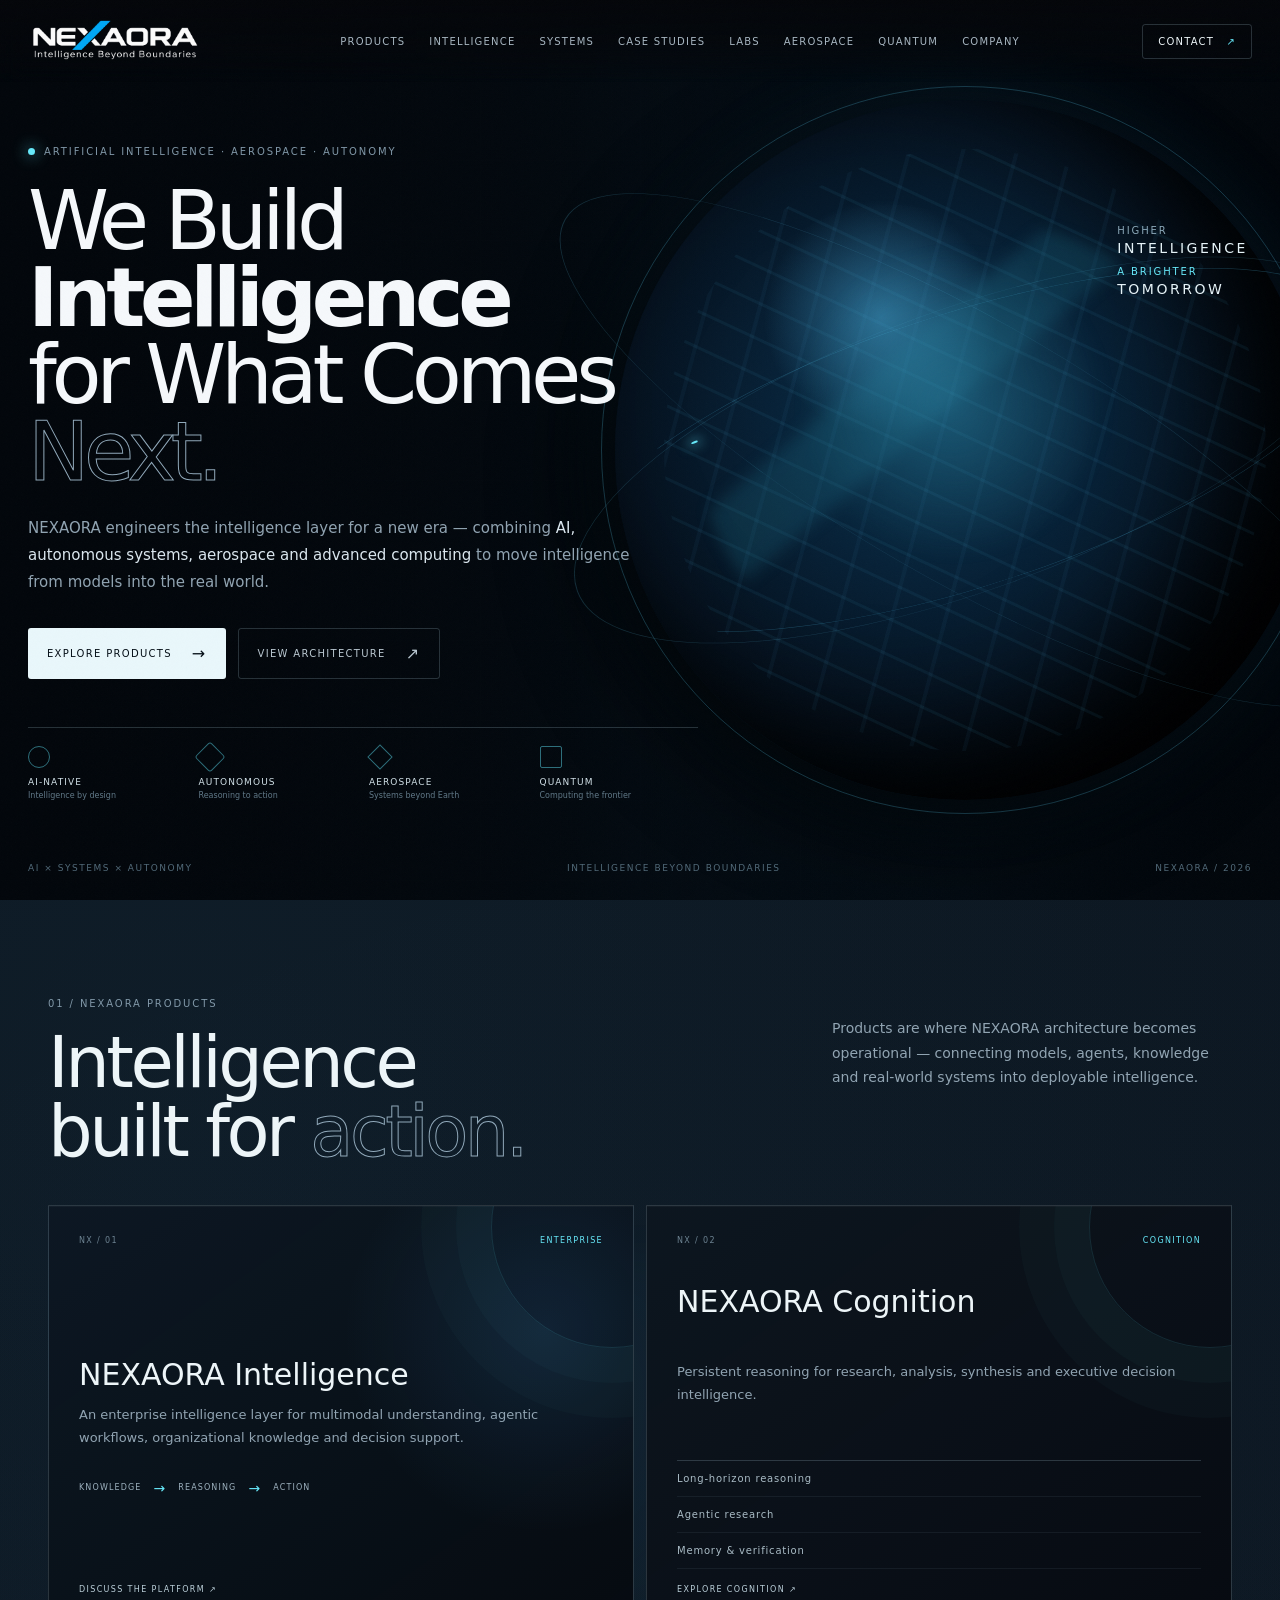
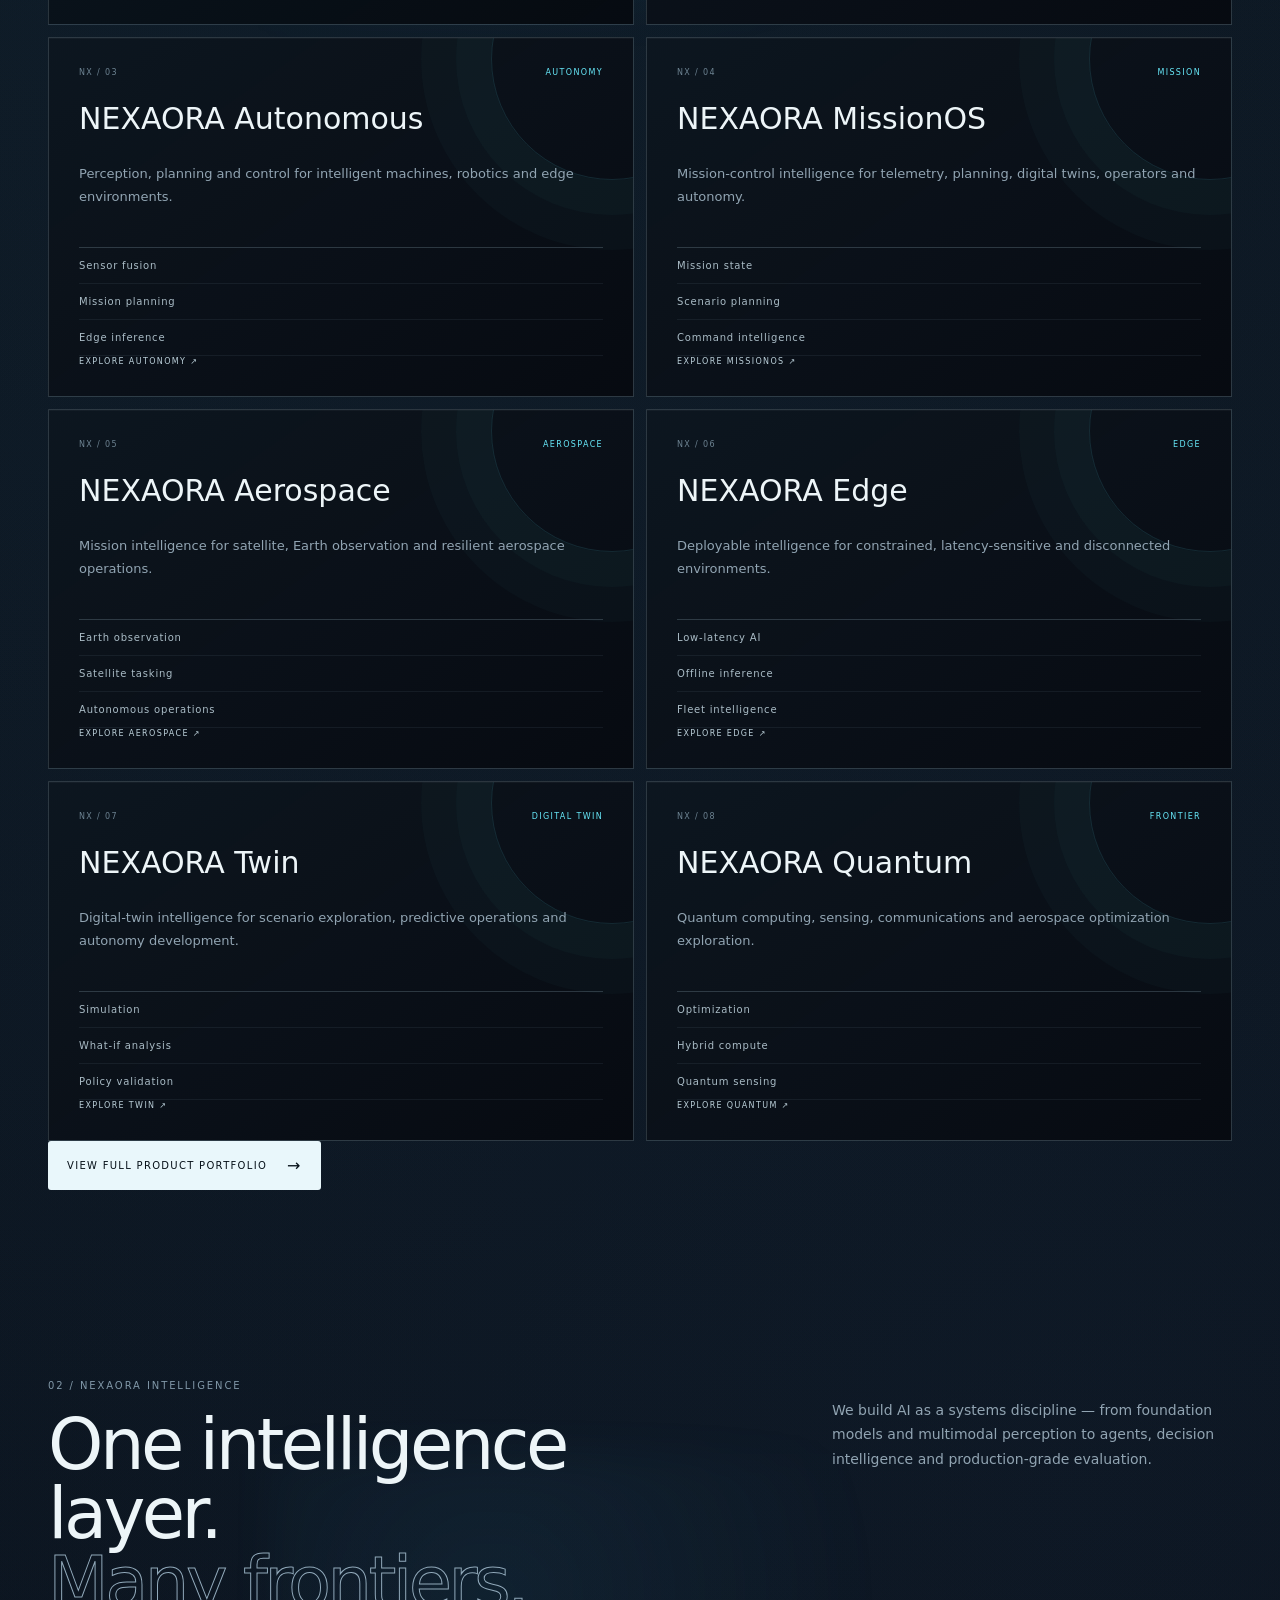
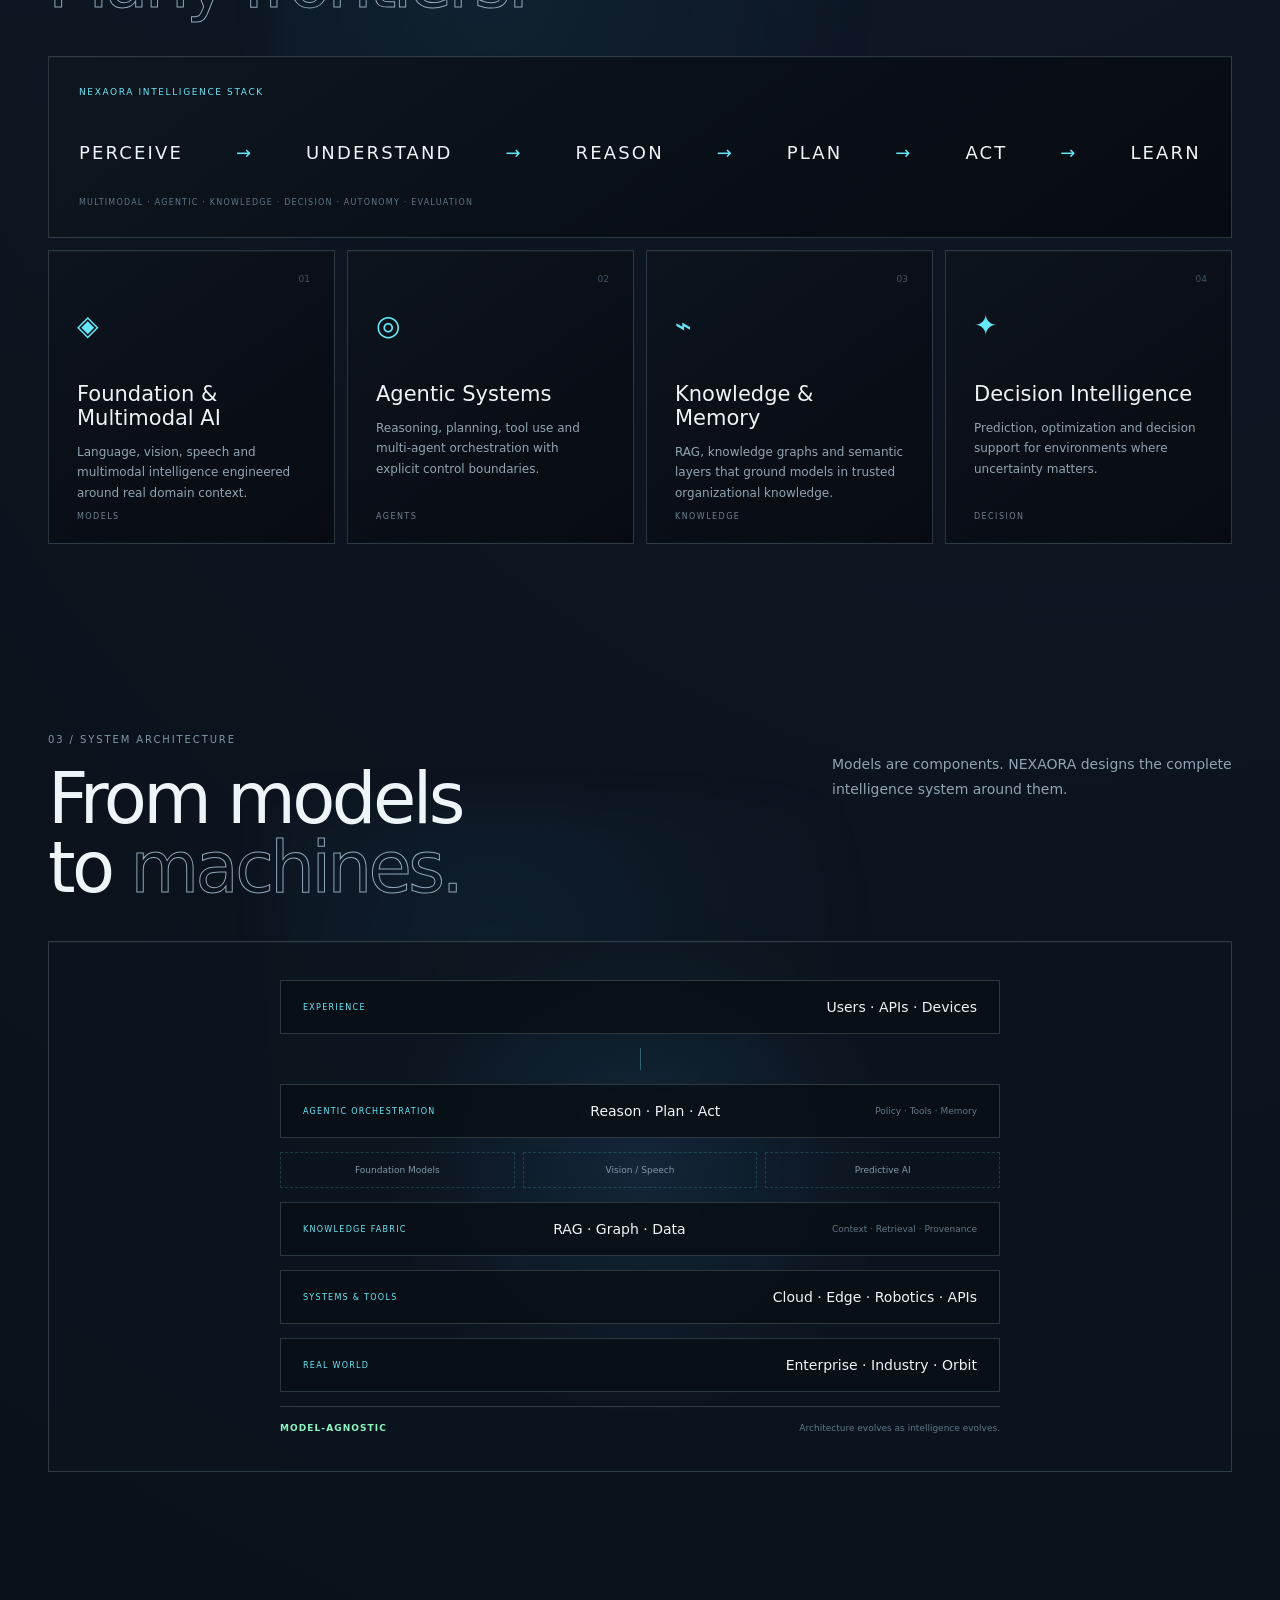
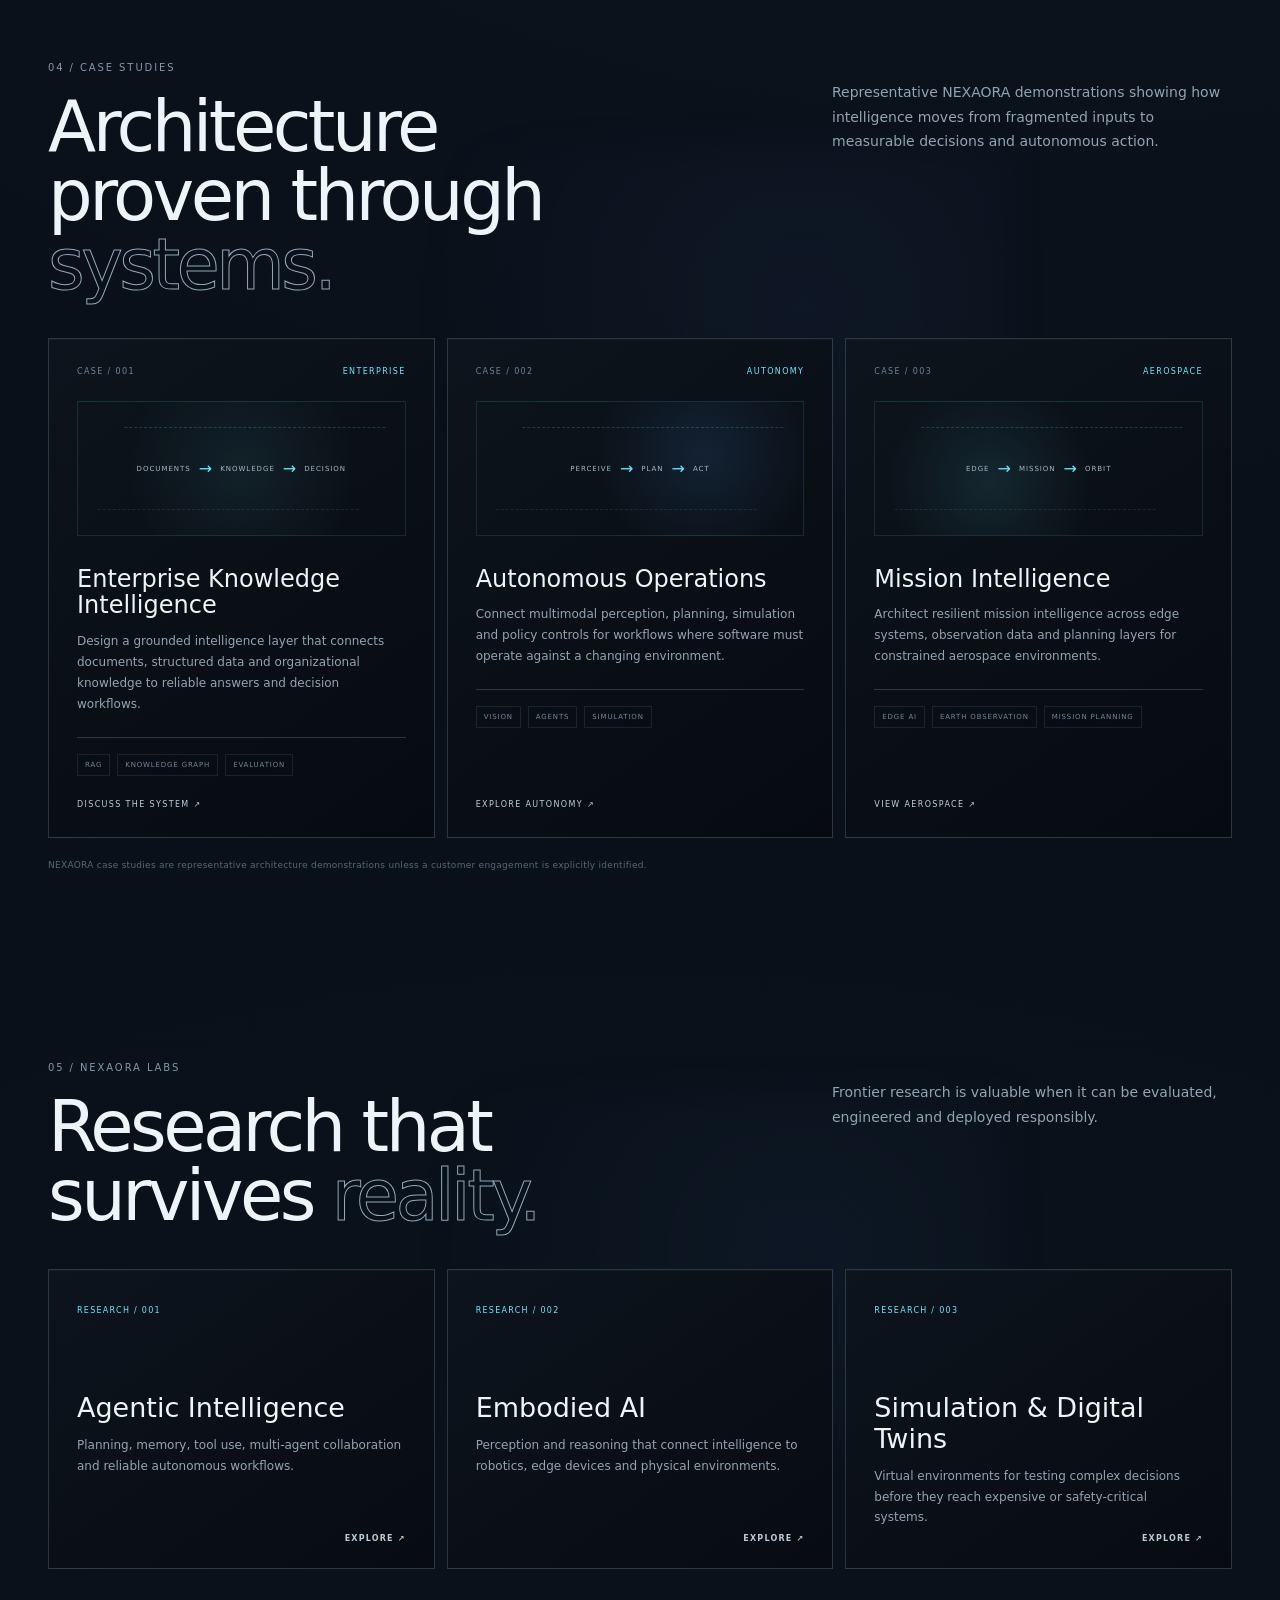
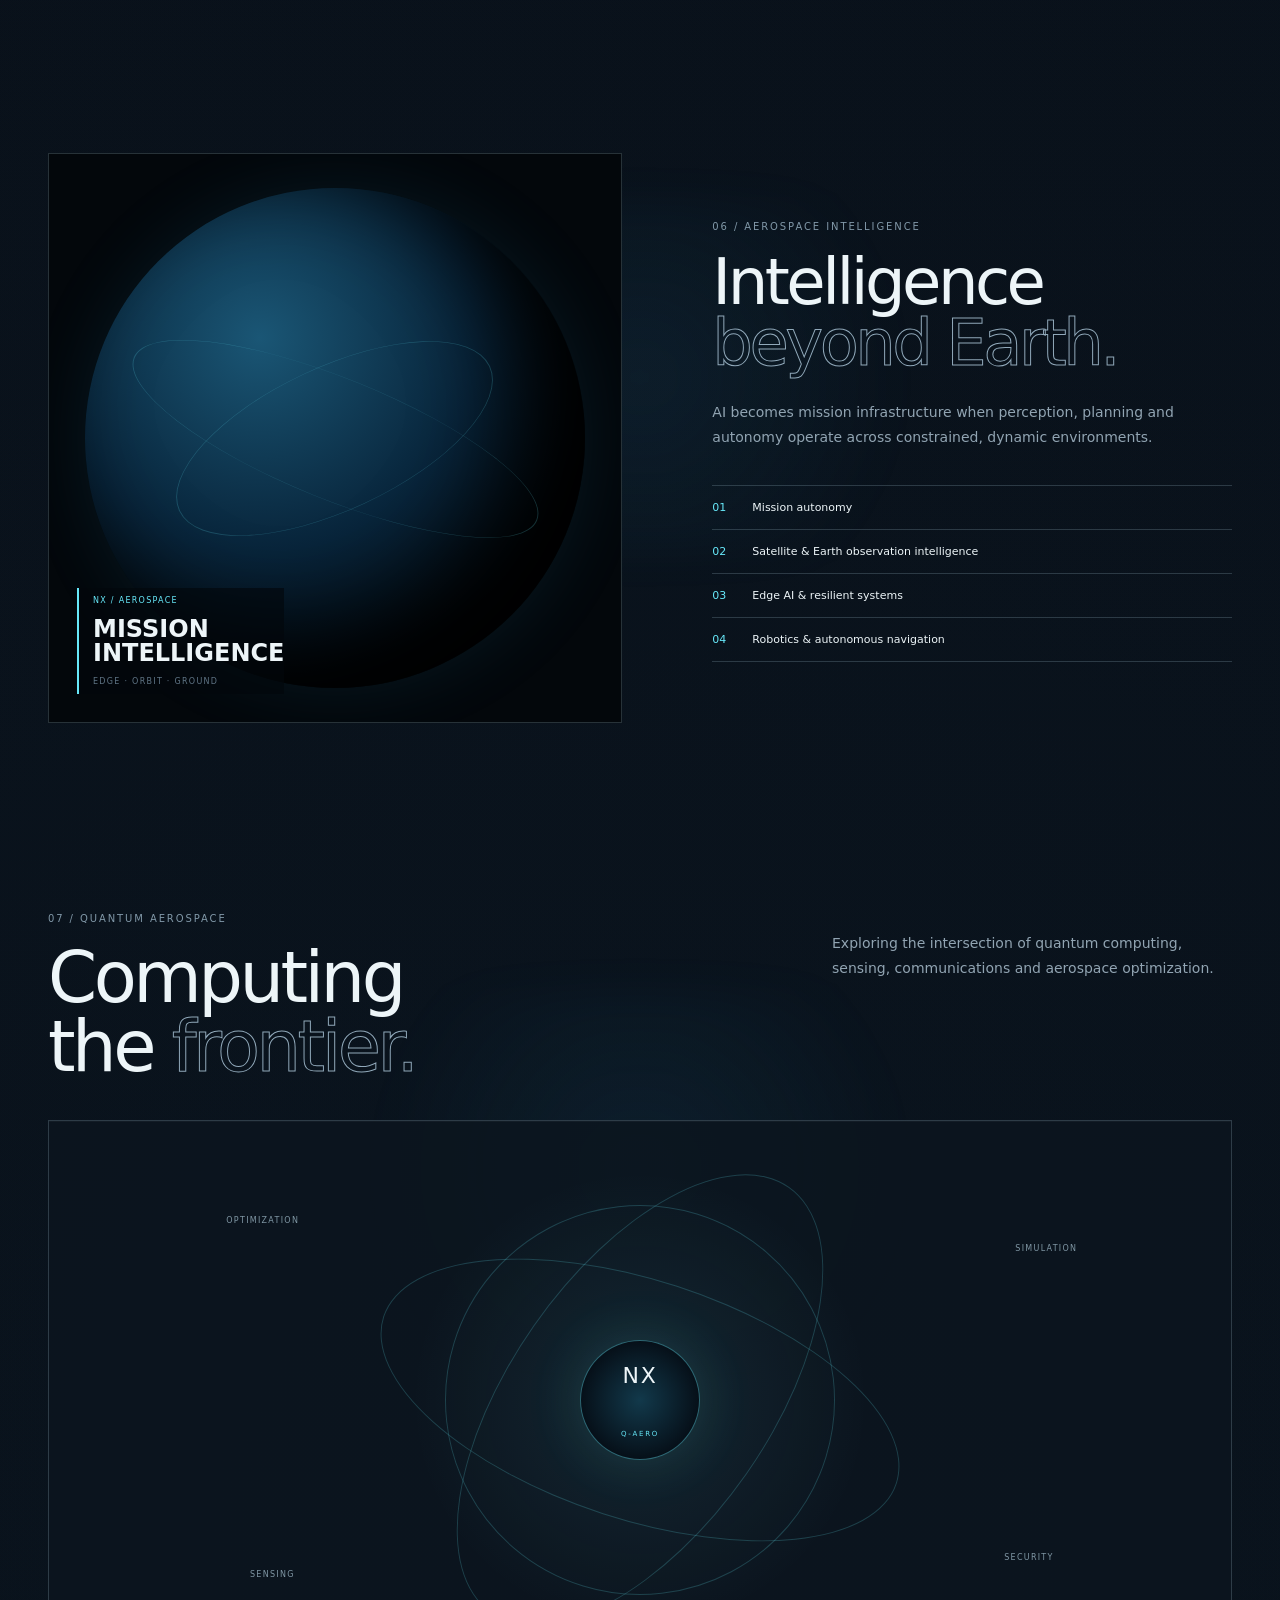
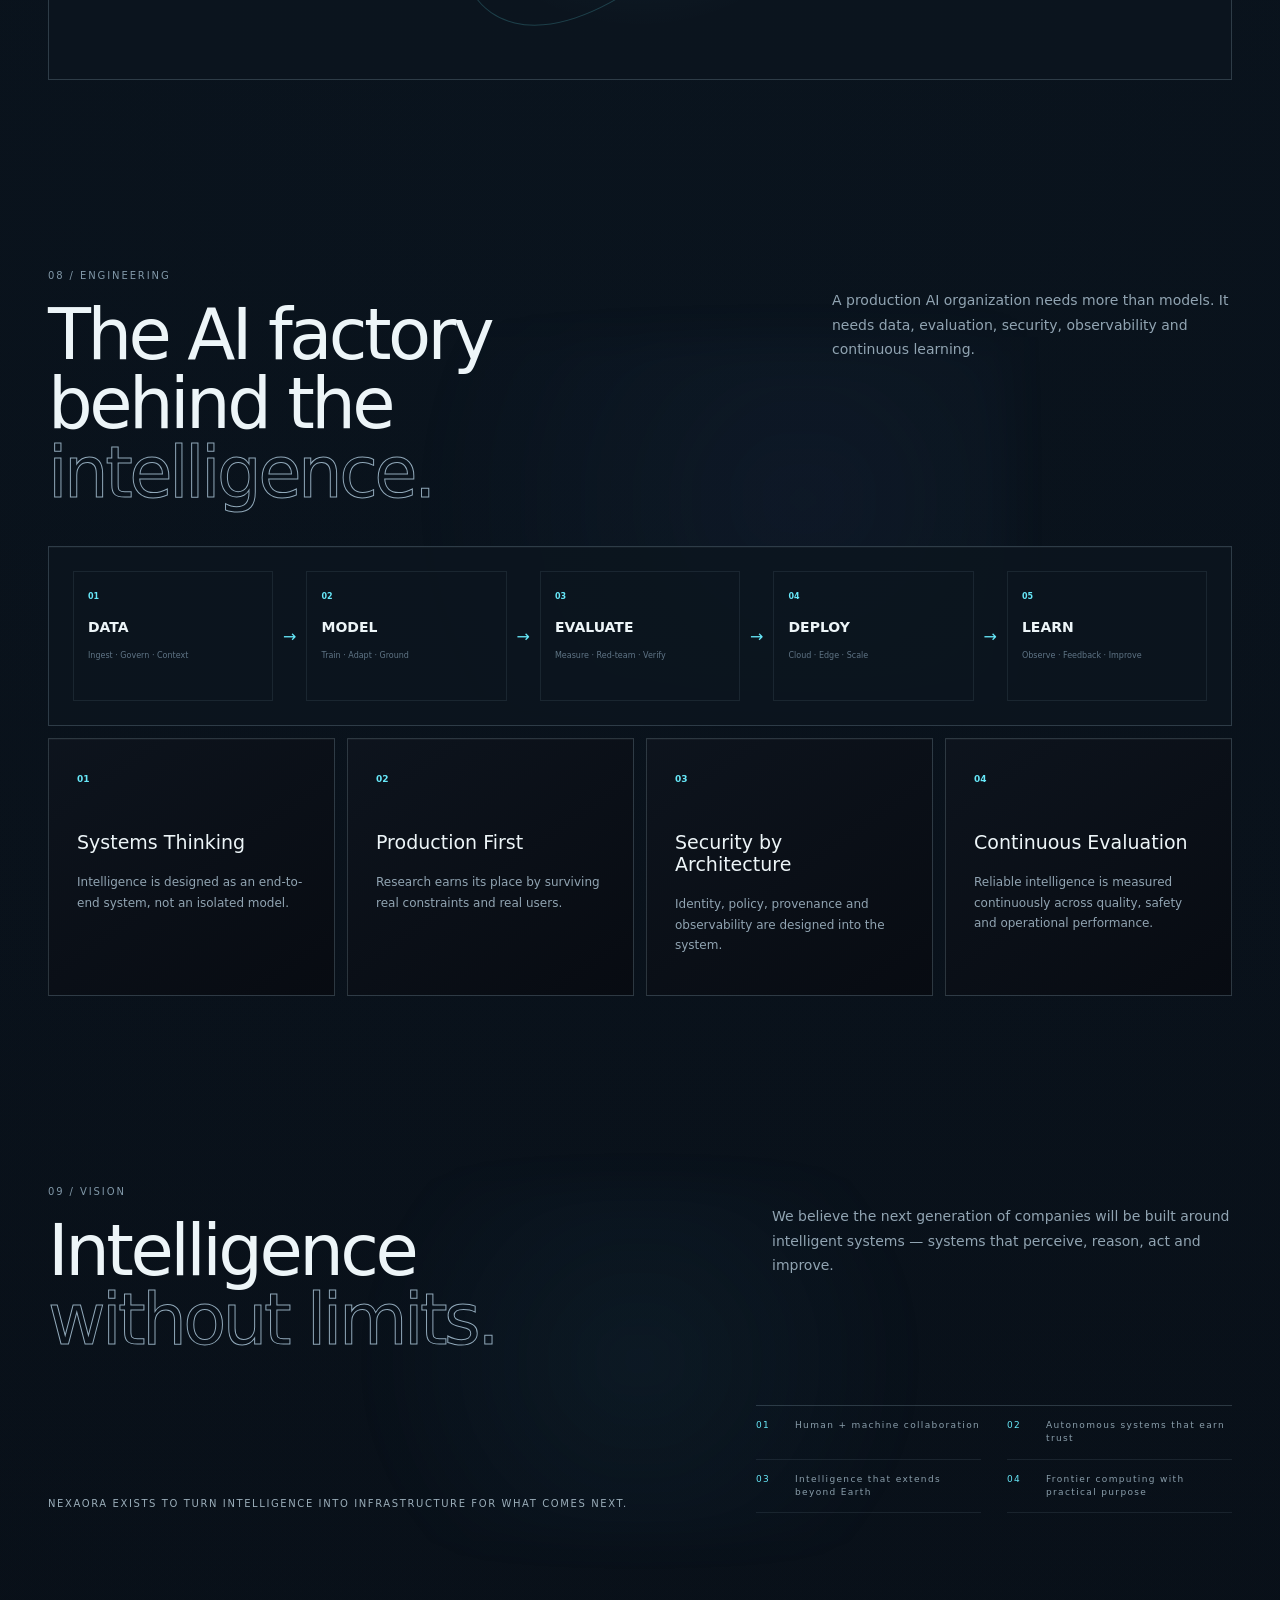
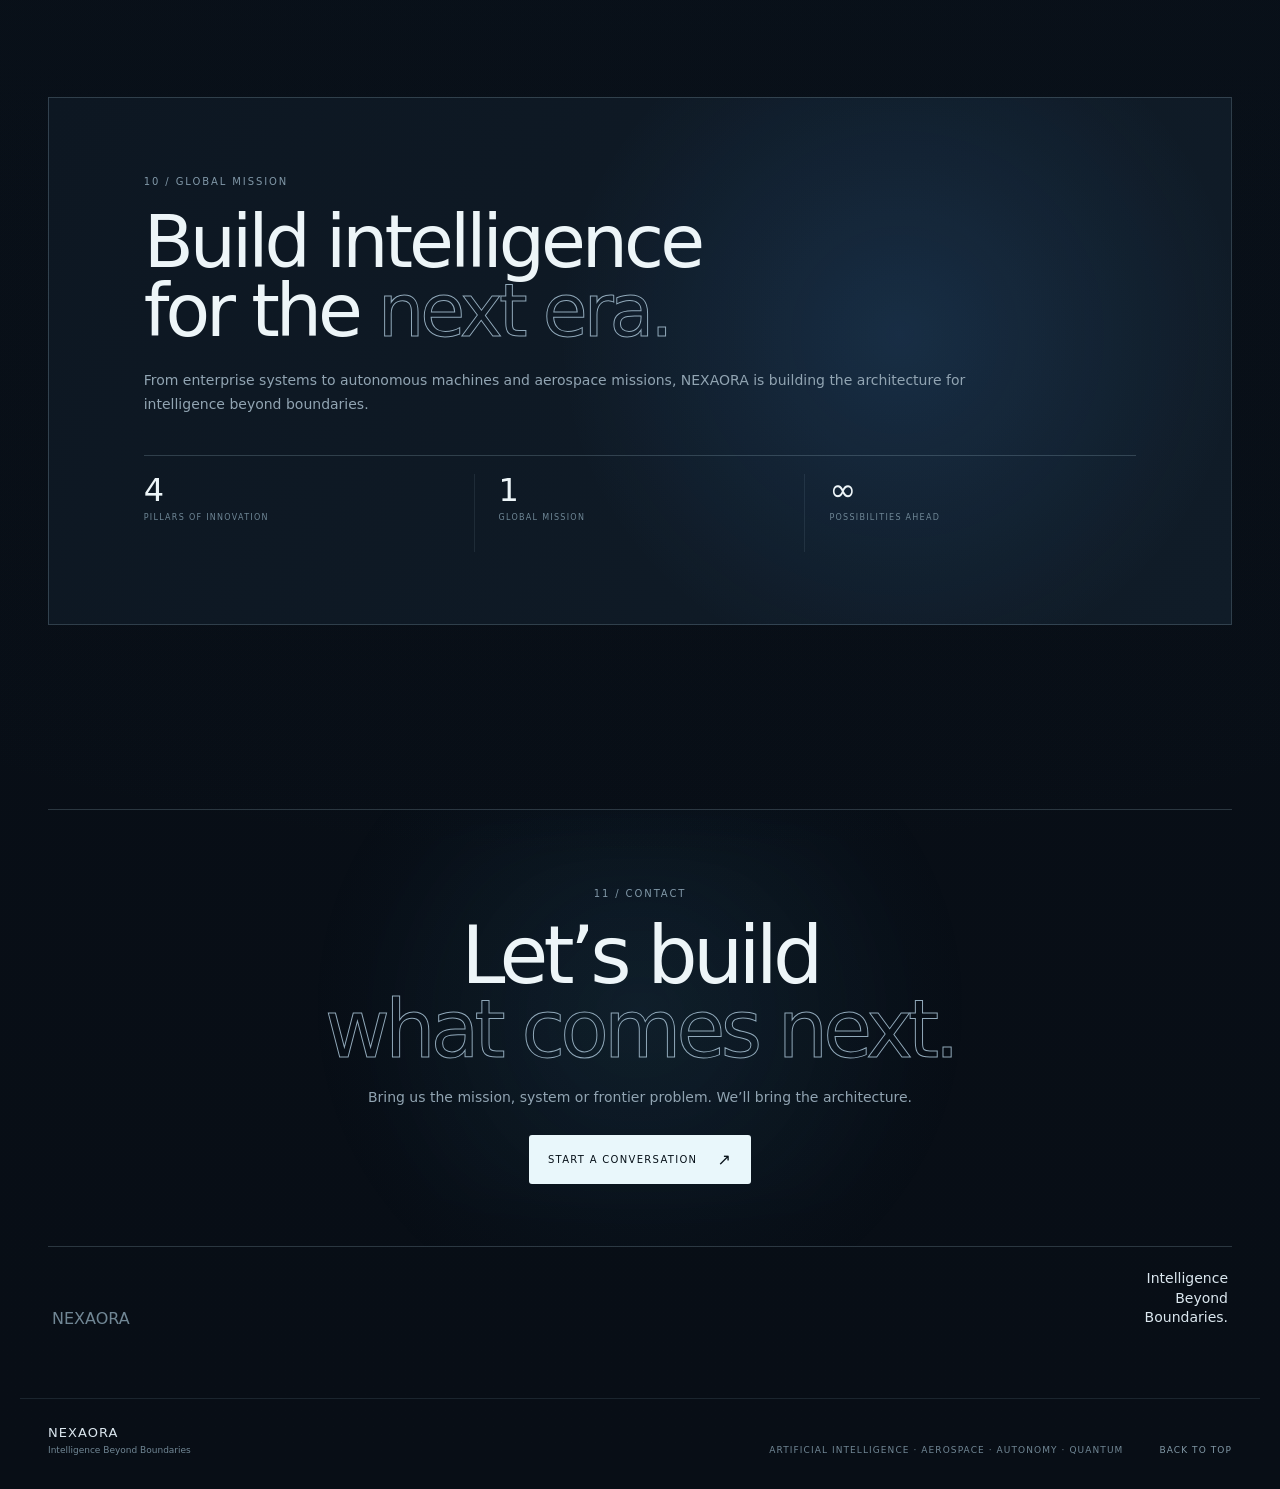
==== commit 828f178a: "Connect product portfolio to full product systems page" ====
--- a/public/index.html
+++ b/public/index.html
@@ -14,124 +14,22 @@
 </head>
 <body>
   <canvas id="stars" aria-hidden="true"></canvas><div class="noise" aria-hidden="true"></div>
-  <header class="site-header">
-    <a class="brand" href="#top" aria-label="NEXAORA home"><img class="brand-logo brand-logo-on-dark" src="assets/images/nexaora-logo-on-dark.png" alt="NEXAORA — Intelligence Beyond Boundaries"></a>
-    <nav aria-label="Primary navigation"><a href="#products">Products</a><a href="#intelligence">Intelligence</a><a href="#systems">Systems</a><a href="#cases">Case Studies</a><a href="#labs">Labs</a><a href="#aerospace">Aerospace</a><a href="#quantum">Quantum</a><a href="#company">Company</a></nav>
-    <a class="header-cta" href="#contact">Contact <span>↗</span></a>
-    <button class="menu" aria-label="Open navigation" aria-expanded="false"><span></span><span></span></button>
-  </header>
-
+  <header class="site-header"><a class="brand" href="#top" aria-label="NEXAORA home"><img class="brand-logo brand-logo-on-dark" src="assets/images/nexaora-logo-on-dark.png" alt="NEXAORA — Intelligence Beyond Boundaries"></a><nav aria-label="Primary navigation"><a href="#products">Products</a><a href="#intelligence">Intelligence</a><a href="#systems">Systems</a><a href="#cases">Case Studies</a><a href="#labs">Labs</a><a href="#aerospace">Aerospace</a><a href="#quantum">Quantum</a><a href="#company">Company</a></nav><a class="header-cta" href="#contact">Contact <span>↗</span></a><button class="menu" aria-label="Open navigation" aria-expanded="false"><span></span><span></span></button></header>
   <main id="top">
-    <section class="hero-approved hero" aria-labelledby="hero-title">
-      <div class="hero-grid" aria-hidden="true"></div>
-      <div class="hero-copy reveal">
-        <div class="eyebrow"><span></span>ARTIFICIAL INTELLIGENCE · AEROSPACE · AUTONOMY</div>
-        <h1 id="hero-title">We Build <strong>Intelligence</strong><br>for What Comes <em>Next.</em></h1>
-        <p class="hero-lead">NEXAORA engineers the intelligence layer for a new era — combining <strong>AI, autonomous systems, aerospace and advanced computing</strong> to move intelligence from models into the real world.</p>
-        <div class="hero-actions"><a class="btn primary" href="#products">Explore Products <span>→</span></a><a class="btn ghost" href="#systems">View Architecture <span>↗</span></a></div>
-        <div class="hero-pillars">
-          <div class="hero-pillar"><i></i><strong>AI-Native</strong><span>Intelligence by design</span></div>
-          <div class="hero-pillar"><i></i><strong>Autonomous</strong><span>Reasoning to action</span></div>
-          <div class="hero-pillar"><i></i><strong>Aerospace</strong><span>Systems beyond Earth</span></div>
-          <div class="hero-pillar"><i></i><strong>Quantum</strong><span>Computing the frontier</span></div>
-        </div>
-      </div>
-      <div class="hero-earth" aria-hidden="true"><div class="earth-land"></div><div class="earth-glow"></div><div class="hero-orbit"></div><div class="hero-orbit-two"></div></div>
-      <div class="hero-side-label" aria-hidden="true"><span>HIGHER</span><b>INTELLIGENCE</b><span class="cyan">A BRIGHTER</span><b>TOMORROW</b></div>
-      <div class="hero-footer"><span>AI × SYSTEMS × AUTONOMY</span><span>INTELLIGENCE BEYOND BOUNDARIES</span><span>NEXAORA / 2026</span></div>
-    </section>
-
-    <section id="products" class="section products">
-      <div class="section-head reveal"><div><span class="kicker">01 / NEXAORA PRODUCTS</span><h2>Intelligence<br>built for <em>action.</em></h2></div><p>Our product architecture is designed for the next generation of intelligent organizations — from enterprise cognition and autonomous operations to aerospace missions and quantum optimization.</p></div>
-      <div class="product-grid">
-        <article class="product-card product-feature reveal"><div class="product-top"><span>NX / 01</span><b>ENTERPRISE</b></div><div><h3>NEXAORA Intelligence</h3><p>An enterprise intelligence layer for multimodal understanding, agentic workflows, organizational knowledge, decision support and governed automation.</p><div class="product-flow"><span>KNOWLEDGE</span><i>→</i><span>REASONING</span><i>→</i><span>ACTION</span></div></div><a href="#contact">DISCUSS THE PLATFORM ↗</a></article>
-        <article class="product-card reveal"><div class="product-top"><span>NX / 02</span><b>COGNITION</b></div><h3>NEXAORA Cognition</h3><p>A persistent reasoning environment for complex research, analysis, synthesis and executive decision intelligence.</p><ul><li>Long-horizon reasoning</li><li>Evidence & provenance</li><li>Decision workspaces</li></ul><a href="#contact">EXPLORE COGNITION ↗</a></article>
-        <article class="product-card reveal"><div class="product-top"><span>NX / 03</span><b>AUTONOMY</b></div><h3>NEXAORA Autonomous</h3><p>Perception, planning, simulation and policy-controlled action for intelligent machines, robotics and edge environments.</p><ul><li>Sensor fusion</li><li>Mission planning</li><li>Edge inference</li></ul><a href="#contact">EXPLORE AUTONOMY ↗</a></article>
-        <article class="product-card reveal"><div class="product-top"><span>NX / 04</span><b>OPERATIONS</b></div><h3>NEXAORA MissionOS</h3><p>A mission-control intelligence layer connecting telemetry, planning, digital twins, operators and autonomous systems.</p><ul><li>Mission orchestration</li><li>Telemetry intelligence</li><li>Human-on-the-loop control</li></ul><a href="#aerospace">EXPLORE MISSIONOS ↗</a></article>
-        <article class="product-card reveal"><div class="product-top"><span>NX / 05</span><b>AEROSPACE</b></div><h3>NEXAORA Aerospace</h3><p>Mission intelligence for satellite operations, Earth observation, resilient navigation and autonomous aerospace systems.</p><ul><li>Earth observation</li><li>Mission intelligence</li><li>Autonomous operations</li></ul><a href="#aerospace">EXPLORE AEROSPACE ↗</a></article>
-        <article class="product-card reveal"><div class="product-top"><span>NX / 06</span><b>EDGE</b></div><h3>NEXAORA Edge</h3><p>Deployable intelligence for bandwidth-constrained, latency-sensitive and intermittently connected environments.</p><ul><li>On-device inference</li><li>Resilient connectivity</li><li>Secure model runtime</li></ul><a href="#contact">EXPLORE EDGE ↗</a></article>
-        <article class="product-card reveal"><div class="product-top"><span>NX / 07</span><b>SIMULATION</b></div><h3>NEXAORA Twin</h3><p>Digital-twin intelligence for scenario exploration, synthetic environments, predictive operations and safer autonomy development.</p><ul><li>Scenario simulation</li><li>System modeling</li><li>Predictive operations</li></ul><a href="#labs">EXPLORE TWIN ↗</a></article>
-        <article class="product-card reveal"><div class="product-top"><span>NX / 08</span><b>FRONTIER</b></div><h3>NEXAORA Quantum</h3><p>A research and optimization platform exploring quantum computing, sensing, communications and aerospace problem spaces.</p><ul><li>Optimization</li><li>Simulation</li><li>Quantum sensing</li></ul><a href="#quantum">EXPLORE QUANTUM ↗</a></article>
-      </div>
-    </section>
-
-    <section id="intelligence" class="section intelligence">
-      <div class="section-head reveal"><div><span class="kicker">02 / NEXAORA INTELLIGENCE</span><h2>One intelligence layer.<br><em>Many frontiers.</em></h2></div><p>We build AI as a systems discipline — combining multimodal models, agentic reasoning, knowledge, memory, decision intelligence, simulation and continuous evaluation into production-ready intelligence.</p></div>
-      <div class="intelligence-stack reveal"><div class="stack-label">NEXAORA INTELLIGENCE STACK</div><div class="stack-flow"><span>PERCEIVE</span><b>→</b><span>UNDERSTAND</span><b>→</b><span>REASON</span><b>→</b><span>PLAN</span><b>→</b><span>ACT</span><b>→</b><span>LEARN</span></div><div class="stack-sub">MULTIMODAL · AGENTIC · MEMORY · KNOWLEDGE · DECISION · SIMULATION · AUTONOMY · EVALUATION</div></div>
-      <div class="capability-grid">
-        <article class="capability reveal"><span class="cap-index">01</span><div class="icon">◈</div><h3>Foundation & Multimodal AI</h3><p>Language, vision, speech and multimodal intelligence engineered around real domain context, not isolated benchmarks.</p><span class="tag">MODELS</span></article>
-        <article class="capability reveal"><span class="cap-index">02</span><div class="icon">◎</div><h3>Agentic Systems</h3><p>Reasoning, planning, tool use, delegation and multi-agent orchestration with explicit policies, permissions and human control.</p><span class="tag">AGENTS</span></article>
-        <article class="capability reveal"><span class="cap-index">03</span><div class="icon">⌁</div><h3>Knowledge & Memory</h3><p>RAG, knowledge graphs, semantic layers, provenance and persistent context that ground intelligence in trusted information.</p><span class="tag">KNOWLEDGE</span></article>
-        <article class="capability reveal"><span class="cap-index">04</span><div class="icon">✦</div><h3>Decision Intelligence</h3><p>Prediction, optimization, scenario analysis and decision support for environments where uncertainty, cost and consequence matter.</p><span class="tag">DECISION</span></article>
-      </div>
-    </section>
-
-    <section id="systems" class="section systems">
-      <div class="section-head reveal"><div><span class="kicker">03 / SYSTEM ARCHITECTURE</span><h2>From models<br>to <em>machines.</em></h2></div><p>Models are components. NEXAORA designs the complete intelligence system around them — with secure orchestration, knowledge, memory, evaluation, tools and real-world interfaces.</p></div>
-      <div class="architecture reveal">
-        <div class="arch-node edge"><small>EXPERIENCE</small><strong>Users · APIs · Devices</strong></div><div class="arch-line"></div>
-        <div class="arch-node orchestration"><small>AGENTIC ORCHESTRATION</small><strong>Reason · Plan · Act</strong><em>Policy · Tools · Memory · Identity</em></div>
-        <div class="arch-branches"><span>Foundation Models</span><span>Vision / Speech</span><span>Predictive AI</span></div>
-        <div class="arch-node knowledge"><small>KNOWLEDGE FABRIC</small><strong>RAG · Graph · Data</strong><em>Context · Retrieval · Provenance · Governance</em></div>
-        <div class="arch-node systems-node"><small>SYSTEMS & TOOLS</small><strong>Cloud · Edge · Robotics · APIs</strong></div>
-        <div class="arch-node realworld"><small>REAL WORLD</small><strong>Enterprise · Industry · Orbit</strong></div>
-        <div class="arch-metric"><b>MODEL-AGNOSTIC</b><span>Architecture evolves as intelligence evolves.</span></div>
-      </div>
-    </section>
-
-    <section id="cases" class="section cases">
-      <div class="section-head reveal"><div><span class="kicker">04 / CASE STUDIES</span><h2>Architecture<br>proven through <em>systems.</em></h2></div><p>Representative NEXAORA architecture demonstrations showing how intelligence moves from fragmented inputs to measurable decisions and controlled autonomous action.</p></div>
-      <div class="case-grid">
-        <article class="case-card reveal"><div class="case-meta"><span>CASE / 001</span><b>ENTERPRISE</b></div><div class="case-visual cv-one"><span>DOCUMENTS</span><i>→</i><span>KNOWLEDGE</span><i>→</i><span>DECISION</span></div><h3>Enterprise Knowledge Intelligence</h3><p>Connect documents, structured data and organizational knowledge to grounded answers, research workflows and decision support with traceable evidence.</p><div class="case-stack"><span>RAG</span><span>KNOWLEDGE GRAPH</span><span>EVALUATION</span></div><a href="#contact">DISCUSS THE SYSTEM ↗</a></article>
-        <article class="case-card reveal"><div class="case-meta"><span>CASE / 002</span><b>AUTONOMY</b></div><div class="case-visual cv-two"><span>PERCEIVE</span><i>→</i><span>PLAN</span><i>→</i><span>ACT</span></div><h3>Autonomous Operations</h3><p>Connect multimodal perception, planning, simulation and policy controls for workflows where software must operate against a changing environment.</p><div class="case-stack"><span>VISION</span><span>AGENTS</span><span>SIMULATION</span></div><a href="#contact">EXPLORE AUTONOMY ↗</a></article>
-        <article class="case-card reveal"><div class="case-meta"><span>CASE / 003</span><b>AEROSPACE</b></div><div class="case-visual cv-three"><span>EDGE</span><i>→</i><span>MISSION</span><i>→</i><span>ORBIT</span></div><h3>Mission Intelligence</h3><p>Architect resilient mission intelligence across edge systems, observation data and planning layers for constrained aerospace environments.</p><div class="case-stack"><span>EDGE AI</span><span>EARTH OBSERVATION</span><span>MISSION PLANNING</span></div><a href="#aerospace">VIEW AEROSPACE ↗</a></article>
-      </div>
-      <p class="case-note reveal">NEXAORA case studies are representative architecture demonstrations unless a customer engagement is explicitly identified. We do not invent customer outcomes.</p>
-    </section>
-
-    <section id="labs" class="section labs">
-      <div class="section-head reveal"><div><span class="kicker">05 / NEXAORA LABS</span><h2>Research that<br>survives <em>reality.</em></h2></div><p>Frontier research is valuable when it can be evaluated, engineered and deployed responsibly. Our labs explore the technologies that could define the next decade of intelligent systems.</p></div>
-      <div class="lab-grid">
-        <article class="lab-card reveal"><span>RESEARCH / 001</span><h3>Agentic Intelligence</h3><p>Long-horizon planning, memory, tool use, delegation, multi-agent collaboration and reliable autonomous workflows.</p><b>EXPLORE ↗</b></article>
-        <article class="lab-card reveal"><span>RESEARCH / 002</span><h3>Embodied AI</h3><p>Perception, reasoning and control that connect intelligence to robotics, edge devices and physical environments.</p><b>EXPLORE ↗</b></article>
-        <article class="lab-card reveal"><span>RESEARCH / 003</span><h3>Simulation & Digital Twins</h3><p>Virtual environments for testing complex decisions, generating synthetic data and validating autonomy before deployment.</p><b>EXPLORE ↗</b></article>
-      </div>
-    </section>
-
-    <section id="aerospace" class="section aerospace">
-      <div class="aerospace-visual reveal"><div class="planet"></div><div class="aero-orbit a1"></div><div class="aero-orbit a2"></div><div class="telemetry"><span>NX / AEROSPACE</span><b>MISSION<br>INTELLIGENCE</b><small>EDGE · ORBIT · GROUND</small></div></div>
-      <div class="aerospace-copy reveal"><span class="kicker">06 / AEROSPACE INTELLIGENCE</span><h2>Intelligence<br><em>beyond Earth.</em></h2><p>AI becomes mission infrastructure when perception, planning, simulation and autonomy operate across constrained, dynamic environments — from edge systems to orbit and ground control.</p>
-        <div class="aero-list"><div><b>01</b><span>Mission autonomy</span></div><div><b>02</b><span>Satellite & Earth observation intelligence</span></div><div><b>03</b><span>Edge AI & resilient systems</span></div><div><b>04</b><span>Robotics & autonomous navigation</span></div></div>
-      </div>
-    </section>
-
-    <section id="quantum" class="section quantum">
-      <div class="section-head reveal"><div><span class="kicker">07 / QUANTUM AEROSPACE</span><h2>Computing<br>the <em>frontier.</em></h2></div><p>Exploring the intersection of quantum computing, sensing, communications and aerospace optimization — with a focus on practical pathways from research to mission capability.</p></div>
-      <div class="quantum-core reveal"><div class="q-ring r1"></div><div class="q-ring r2"></div><div class="q-ring r3"></div><div class="q-core">NX<br><span>Q-AERO</span></div><div class="q-label q1">OPTIMIZATION</div><div class="q-label q2">SIMULATION</div><div class="q-label q3">SENSING</div><div class="q-label q4">SECURITY</div></div>
-    </section>
-
-    <section id="research" class="section engineering">
-      <div class="section-head reveal"><div><span class="kicker">08 / ENGINEERING</span><h2>The AI factory<br>behind the <em>intelligence.</em></h2></div><p>A production AI organization needs more than models. It needs data, evaluation, security, observability, infrastructure, governance and continuous learning.</p></div>
-      <div class="factory reveal"><div class="factory-step"><b>01</b><strong>DATA</strong><span>Ingest · Govern · Context</span></div><i>→</i><div class="factory-step"><b>02</b><strong>MODEL</strong><span>Train · Adapt · Ground</span></div><i>→</i><div class="factory-step"><b>03</b><strong>EVALUATE</strong><span>Measure · Red-team · Verify</span></div><i>→</i><div class="factory-step"><b>04</b><strong>DEPLOY</strong><span>Cloud · Edge · Scale</span></div><i>→</i><div class="factory-step"><b>05</b><strong>LEARN</strong><span>Observe · Feedback · Improve</span></div></div>
-      <div class="principles"><div class="principle reveal"><b>01</b><h3>Systems Thinking</h3><p>Intelligence is designed as an end-to-end system, not an isolated model.</p></div><div class="principle reveal"><b>02</b><h3>Production First</h3><p>Research earns its place by surviving real constraints, real users and real operating conditions.</p></div><div class="principle reveal"><b>03</b><h3>Security by Architecture</h3><p>Identity, policy, provenance, isolation and observability are designed into the system.</p></div><div class="principle reveal"><b>04</b><h3>Continuous Evaluation</h3><p>Reliable intelligence is measured continuously across quality, safety, cost and operational performance.</p></div></div>
-    </section>
-
-    <section id="vision" class="section vision">
-      <div class="section-head reveal"><div><span class="kicker">09 / VISION</span><h2>Intelligence<br><em>without limits.</em></h2></div><p>We believe the next generation of organizations will be built around intelligent systems — systems that perceive, reason, act and improve while keeping people accountable for consequential decisions.</p></div>
-      <div class="vision-grid"><div class="vision-statement reveal">NEXAORA exists to turn intelligence into infrastructure for what comes next.</div><div class="vision-points"><div class="vision-point reveal"><b>01</b><span>Human + machine collaboration</span></div><div class="vision-point reveal"><b>02</b><span>Autonomous systems that earn trust</span></div><div class="vision-point reveal"><b>03</b><span>Intelligence that extends beyond Earth</span></div><div class="vision-point reveal"><b>04</b><span>Frontier computing with practical purpose</span></div></div></div>
-    </section>
-
-    <section id="company" class="section mission">
-      <div class="mission-panel reveal"><span class="kicker">10 / GLOBAL MISSION</span><h2>Build intelligence<br>for the <em>next era.</em></h2><p>From enterprise systems to autonomous machines and aerospace missions, NEXAORA is building the architecture for intelligence beyond boundaries — future-ready by design, model-agnostic by principle and grounded in real-world outcomes.</p><div class="mission-metrics"><div><strong>4</strong><span>PILLARS OF INNOVATION</span></div><div><strong>1</strong><span>GLOBAL MISSION</span></div><div><strong>∞</strong><span>POSSIBILITIES AHEAD</span></div></div></div>
-    </section>
-
-    <section id="contact" class="section contact">
-      <div class="contact-copy reveal"><span class="kicker">11 / CONTACT</span><h2>Let’s build<br><em>what comes next.</em></h2><p>Bring us the mission, system or frontier problem. We’ll bring the architecture — from intelligence strategy and product design to autonomous systems, aerospace platforms and advanced computing.</p><a class="btn primary" href="mailto:hello@nexaora.in">Start a Conversation <span>↗</span></a></div>
-      <div class="contact-side reveal"><span>NEXAORA</span><strong>Intelligence<br>Beyond<br>Boundaries.</strong></div>
-    </section>
+    <section class="hero-approved hero" aria-labelledby="hero-title"><div class="hero-grid" aria-hidden="true"></div><div class="hero-copy reveal"><div class="eyebrow"><span></span>ARTIFICIAL INTELLIGENCE · AEROSPACE · AUTONOMY</div><h1 id="hero-title">We Build <strong>Intelligence</strong><br>for What Comes <em>Next.</em></h1><p class="hero-lead">NEXAORA engineers the intelligence layer for a new era — combining <strong>AI, autonomous systems, aerospace and advanced computing</strong> to move intelligence from models into the real world.</p><div class="hero-actions"><a class="btn primary" href="products.html">Explore Products <span>→</span></a><a class="btn ghost" href="#systems">View Architecture <span>↗</span></a></div><div class="hero-pillars"><div class="hero-pillar"><i></i><strong>AI-Native</strong><span>Intelligence by design</span></div><div class="hero-pillar"><i></i><strong>Autonomous</strong><span>Reasoning to action</span></div><div class="hero-pillar"><i></i><strong>Aerospace</strong><span>Systems beyond Earth</span></div><div class="hero-pillar"><i></i><strong>Quantum</strong><span>Computing the frontier</span></div></div></div><div class="hero-earth" aria-hidden="true"><div class="earth-land"></div><div class="earth-glow"></div><div class="hero-orbit"></div><div class="hero-orbit-two"></div></div><div class="hero-side-label" aria-hidden="true"><span>HIGHER</span><b>INTELLIGENCE</b><span class="cyan">A BRIGHTER</span><b>TOMORROW</b></div><div class="hero-footer"><span>AI × SYSTEMS × AUTONOMY</span><span>INTELLIGENCE BEYOND BOUNDARIES</span><span>NEXAORA / 2026</span></div></section>
+    <section id="products" class="section products"><div class="section-head reveal"><div><span class="kicker">01 / NEXAORA PRODUCTS</span><h2>Intelligence<br>built for <em>action.</em></h2></div><p>Products are where NEXAORA architecture becomes operational — connecting models, agents, knowledge and real-world systems into deployable intelligence.</p></div><div class="product-grid"><article class="product-card product-feature reveal"><div class="product-top"><span>NX / 01</span><b>ENTERPRISE</b></div><div><h3>NEXAORA Intelligence</h3><p>An enterprise intelligence layer for multimodal understanding, agentic workflows, organizational knowledge and decision support.</p><div class="product-flow"><span>KNOWLEDGE</span><i>→</i><span>REASONING</span><i>→</i><span>ACTION</span></div></div><a href="products.html#product-intelligence">DISCUSS THE PLATFORM ↗</a></article><article class="product-card reveal"><div class="product-top"><span>NX / 02</span><b>COGNITION</b></div><h3>NEXAORA Cognition</h3><p>Persistent reasoning for research, analysis, synthesis and executive decision intelligence.</p><ul><li>Long-horizon reasoning</li><li>Agentic research</li><li>Memory & verification</li></ul><a href="products.html#product-cognition">EXPLORE COGNITION ↗</a></article><article class="product-card reveal"><div class="product-top"><span>NX / 03</span><b>AUTONOMY</b></div><h3>NEXAORA Autonomous</h3><p>Perception, planning and control for intelligent machines, robotics and edge environments.</p><ul><li>Sensor fusion</li><li>Mission planning</li><li>Edge inference</li></ul><a href="products.html#product-autonomous">EXPLORE AUTONOMY ↗</a></article><article class="product-card reveal"><div class="product-top"><span>NX / 04</span><b>MISSION</b></div><h3>NEXAORA MissionOS</h3><p>Mission-control intelligence for telemetry, planning, digital twins, operators and autonomy.</p><ul><li>Mission state</li><li>Scenario planning</li><li>Command intelligence</li></ul><a href="products.html#product-mission">EXPLORE MISSIONOS ↗</a></article><article class="product-card reveal"><div class="product-top"><span>NX / 05</span><b>AEROSPACE</b></div><h3>NEXAORA Aerospace</h3><p>Mission intelligence for satellite, Earth observation and resilient aerospace operations.</p><ul><li>Earth observation</li><li>Satellite tasking</li><li>Autonomous operations</li></ul><a href="products.html#product-aerospace">EXPLORE AEROSPACE ↗</a></article><article class="product-card reveal"><div class="product-top"><span>NX / 06</span><b>EDGE</b></div><h3>NEXAORA Edge</h3><p>Deployable intelligence for constrained, latency-sensitive and disconnected environments.</p><ul><li>Low-latency AI</li><li>Offline inference</li><li>Fleet intelligence</li></ul><a href="products.html#product-edge">EXPLORE EDGE ↗</a></article><article class="product-card reveal"><div class="product-top"><span>NX / 07</span><b>DIGITAL TWIN</b></div><h3>NEXAORA Twin</h3><p>Digital-twin intelligence for scenario exploration, predictive operations and autonomy development.</p><ul><li>Simulation</li><li>What-if analysis</li><li>Policy validation</li></ul><a href="products.html#product-twin">EXPLORE TWIN ↗</a></article><article class="product-card reveal"><div class="product-top"><span>NX / 08</span><b>FRONTIER</b></div><h3>NEXAORA Quantum</h3><p>Quantum computing, sensing, communications and aerospace optimization exploration.</p><ul><li>Optimization</li><li>Hybrid compute</li><li>Quantum sensing</li></ul><a href="products.html#product-quantum">EXPLORE QUANTUM ↗</a></article></div><div class="product-portfolio-cta reveal"><a class="btn primary" href="products.html">View Full Product Portfolio <span>→</span></a></div></section>
+    <section id="intelligence" class="section intelligence"><div class="section-head reveal"><div><span class="kicker">02 / NEXAORA INTELLIGENCE</span><h2>One intelligence layer.<br><em>Many frontiers.</em></h2></div><p>We build AI as a systems discipline — from foundation models and multimodal perception to agents, decision intelligence and production-grade evaluation.</p></div><div class="intelligence-stack reveal"><div class="stack-label">NEXAORA INTELLIGENCE STACK</div><div class="stack-flow"><span>PERCEIVE</span><b>→</b><span>UNDERSTAND</span><b>→</b><span>REASON</span><b>→</b><span>PLAN</span><b>→</b><span>ACT</span><b>→</b><span>LEARN</span></div><div class="stack-sub">MULTIMODAL · AGENTIC · KNOWLEDGE · DECISION · AUTONOMY · EVALUATION</div></div><div class="capability-grid"><article class="capability reveal"><span class="cap-index">01</span><div class="icon">◈</div><h3>Foundation & Multimodal AI</h3><p>Language, vision, speech and multimodal intelligence engineered around real domain context.</p><span class="tag">MODELS</span></article><article class="capability reveal"><span class="cap-index">02</span><div class="icon">◎</div><h3>Agentic Systems</h3><p>Reasoning, planning, tool use and multi-agent orchestration with explicit control boundaries.</p><span class="tag">AGENTS</span></article><article class="capability reveal"><span class="cap-index">03</span><div class="icon">⌁</div><h3>Knowledge & Memory</h3><p>RAG, knowledge graphs and semantic layers that ground models in trusted organizational knowledge.</p><span class="tag">KNOWLEDGE</span></article><article class="capability reveal"><span class="cap-index">04</span><div class="icon">✦</div><h3>Decision Intelligence</h3><p>Prediction, optimization and decision support for environments where uncertainty matters.</p><span class="tag">DECISION</span></article></div></section>
+    <section id="systems" class="section systems"><div class="section-head reveal"><div><span class="kicker">03 / SYSTEM ARCHITECTURE</span><h2>From models<br>to <em>machines.</em></h2></div><p>Models are components. NEXAORA designs the complete intelligence system around them.</p></div><div class="architecture reveal"><div class="arch-node edge"><small>EXPERIENCE</small><strong>Users · APIs · Devices</strong></div><div class="arch-line"></div><div class="arch-node orchestration"><small>AGENTIC ORCHESTRATION</small><strong>Reason · Plan · Act</strong><em>Policy · Tools · Memory</em></div><div class="arch-branches"><span>Foundation Models</span><span>Vision / Speech</span><span>Predictive AI</span></div><div class="arch-node knowledge"><small>KNOWLEDGE FABRIC</small><strong>RAG · Graph · Data</strong><em>Context · Retrieval · Provenance</em></div><div class="arch-node systems-node"><small>SYSTEMS & TOOLS</small><strong>Cloud · Edge · Robotics · APIs</strong></div><div class="arch-node realworld"><small>REAL WORLD</small><strong>Enterprise · Industry · Orbit</strong></div><div class="arch-metric"><b>MODEL-AGNOSTIC</b><span>Architecture evolves as intelligence evolves.</span></div></div></section>
+    <section id="cases" class="section cases"><div class="section-head reveal"><div><span class="kicker">04 / CASE STUDIES</span><h2>Architecture<br>proven through <em>systems.</em></h2></div><p>Representative NEXAORA demonstrations showing how intelligence moves from fragmented inputs to measurable decisions and autonomous action.</p></div><div class="case-grid"><article class="case-card reveal"><div class="case-meta"><span>CASE / 001</span><b>ENTERPRISE</b></div><div class="case-visual cv-one"><span>DOCUMENTS</span><i>→</i><span>KNOWLEDGE</span><i>→</i><span>DECISION</span></div><h3>Enterprise Knowledge Intelligence</h3><p>Design a grounded intelligence layer that connects documents, structured data and organizational knowledge to reliable answers and decision workflows.</p><div class="case-stack"><span>RAG</span><span>KNOWLEDGE GRAPH</span><span>EVALUATION</span></div><a href="#contact">DISCUSS THE SYSTEM ↗</a></article><article class="case-card reveal"><div class="case-meta"><span>CASE / 002</span><b>AUTONOMY</b></div><div class="case-visual cv-two"><span>PERCEIVE</span><i>→</i><span>PLAN</span><i>→</i><span>ACT</span></div><h3>Autonomous Operations</h3><p>Connect multimodal perception, planning, simulation and policy controls for workflows where software must operate against a changing environment.</p><div class="case-stack"><span>VISION</span><span>AGENTS</span><span>SIMULATION</span></div><a href="#contact">EXPLORE AUTONOMY ↗</a></article><article class="case-card reveal"><div class="case-meta"><span>CASE / 003</span><b>AEROSPACE</b></div><div class="case-visual cv-three"><span>EDGE</span><i>→</i><span>MISSION</span><i>→</i><span>ORBIT</span></div><h3>Mission Intelligence</h3><p>Architect resilient mission intelligence across edge systems, observation data and planning layers for constrained aerospace environments.</p><div class="case-stack"><span>EDGE AI</span><span>EARTH OBSERVATION</span><span>MISSION PLANNING</span></div><a href="#aerospace">VIEW AEROSPACE ↗</a></article></div><p class="case-note reveal">NEXAORA case studies are representative architecture demonstrations unless a customer engagement is explicitly identified.</p></section>
+    <section id="labs" class="section labs"><div class="section-head reveal"><div><span class="kicker">05 / NEXAORA LABS</span><h2>Research that<br>survives <em>reality.</em></h2></div><p>Frontier research is valuable when it can be evaluated, engineered and deployed responsibly.</p></div><div class="lab-grid"><article class="lab-card reveal"><span>RESEARCH / 001</span><h3>Agentic Intelligence</h3><p>Planning, memory, tool use, multi-agent collaboration and reliable autonomous workflows.</p><b>EXPLORE ↗</b></article><article class="lab-card reveal"><span>RESEARCH / 002</span><h3>Embodied AI</h3><p>Perception and reasoning that connect intelligence to robotics, edge devices and physical environments.</p><b>EXPLORE ↗</b></article><article class="lab-card reveal"><span>RESEARCH / 003</span><h3>Simulation & Digital Twins</h3><p>Virtual environments for testing complex decisions before they reach expensive or safety-critical systems.</p><b>EXPLORE ↗</b></article></div></section>
+    <section id="aerospace" class="section aerospace"><div class="aerospace-visual reveal"><div class="planet"></div><div class="aero-orbit a1"></div><div class="aero-orbit a2"></div><div class="telemetry"><span>NX / AEROSPACE</span><b>MISSION<br>INTELLIGENCE</b><small>EDGE · ORBIT · GROUND</small></div></div><div class="aerospace-copy reveal"><span class="kicker">06 / AEROSPACE INTELLIGENCE</span><h2>Intelligence<br><em>beyond Earth.</em></h2><p>AI becomes mission infrastructure when perception, planning and autonomy operate across constrained, dynamic environments.</p><div class="aero-list"><div><b>01</b><span>Mission autonomy</span></div><div><b>02</b><span>Satellite & Earth observation intelligence</span></div><div><b>03</b><span>Edge AI & resilient systems</span></div><div><b>04</b><span>Robotics & autonomous navigation</span></div></div></div></section>
+    <section id="quantum" class="section quantum"><div class="section-head reveal"><div><span class="kicker">07 / QUANTUM AEROSPACE</span><h2>Computing<br>the <em>frontier.</em></h2></div><p>Exploring the intersection of quantum computing, sensing, communications and aerospace optimization.</p></div><div class="quantum-core reveal"><div class="q-ring r1"></div><div class="q-ring r2"></div><div class="q-ring r3"></div><div class="q-core">NX<br><span>Q-AERO</span></div><div class="q-label q1">OPTIMIZATION</div><div class="q-label q2">SIMULATION</div><div class="q-label q3">SENSING</div><div class="q-label q4">SECURITY</div></div></section>
+    <section id="research" class="section engineering"><div class="section-head reveal"><div><span class="kicker">08 / ENGINEERING</span><h2>The AI factory<br>behind the <em>intelligence.</em></h2></div><p>A production AI organization needs more than models. It needs data, evaluation, security, observability and continuous learning.</p></div><div class="factory reveal"><div class="factory-step"><b>01</b><strong>DATA</strong><span>Ingest · Govern · Context</span></div><i>→</i><div class="factory-step"><b>02</b><strong>MODEL</strong><span>Train · Adapt · Ground</span></div><i>→</i><div class="factory-step"><b>03</b><strong>EVALUATE</strong><span>Measure · Red-team · Verify</span></div><i>→</i><div class="factory-step"><b>04</b><strong>DEPLOY</strong><span>Cloud · Edge · Scale</span></div><i>→</i><div class="factory-step"><b>05</b><strong>LEARN</strong><span>Observe · Feedback · Improve</span></div></div><div class="principles"><div class="principle reveal"><b>01</b><h3>Systems Thinking</h3><p>Intelligence is designed as an end-to-end system, not an isolated model.</p></div><div class="principle reveal"><b>02</b><h3>Production First</h3><p>Research earns its place by surviving real constraints and real users.</p></div><div class="principle reveal"><b>03</b><h3>Security by Architecture</h3><p>Identity, policy, provenance and observability are designed into the system.</p></div><div class="principle reveal"><b>04</b><h3>Continuous Evaluation</h3><p>Reliable intelligence is measured continuously across quality, safety and operational performance.</p></div></div></section>
+    <section id="vision" class="section vision"><div class="section-head reveal"><div><span class="kicker">09 / VISION</span><h2>Intelligence<br><em>without limits.</em></h2></div><p>We believe the next generation of companies will be built around intelligent systems — systems that perceive, reason, act and improve.</p></div><div class="vision-grid"><div class="vision-statement reveal">NEXAORA exists to turn intelligence into infrastructure for what comes next.</div><div class="vision-points"><div class="vision-point reveal"><b>01</b><span>Human + machine collaboration</span></div><div class="vision-point reveal"><b>02</b><span>Autonomous systems that earn trust</span></div><div class="vision-point reveal"><b>03</b><span>Intelligence that extends beyond Earth</span></div><div class="vision-point reveal"><b>04</b><span>Frontier computing with practical purpose</span></div></div></div></section>
+    <section id="company" class="section mission"><div class="mission-panel reveal"><span class="kicker">10 / GLOBAL MISSION</span><h2>Build intelligence<br>for the <em>next era.</em></h2><p>From enterprise systems to autonomous machines and aerospace missions, NEXAORA is building the architecture for intelligence beyond boundaries.</p><div class="mission-metrics"><div><strong>4</strong><span>PILLARS OF INNOVATION</span></div><div><strong>1</strong><span>GLOBAL MISSION</span></div><div><strong>∞</strong><span>POSSIBILITIES AHEAD</span></div></div></div></section>
+    <section id="contact" class="section contact"><div class="contact-copy reveal"><span class="kicker">11 / CONTACT</span><h2>Let’s build<br><em>what comes next.</em></h2><p>Bring us the mission, system or frontier problem. We’ll bring the architecture.</p><a class="btn primary" href="mailto:hello@nexaora.in">Start a Conversation <span>↗</span></a></div><div class="contact-side reveal"><span>NEXAORA</span><strong>Intelligence<br>Beyond<br>Boundaries.</strong></div></section>
   </main>
-
-  <footer class="site-footer"><div><strong>NEXAORA</strong><span>Intelligence Beyond Boundaries</span></div><p>Artificial Intelligence · Autonomous Systems · Aerospace · Quantum · Advanced Computing</p><a href="#top">Back to top</a></footer>
+  <footer class="site-footer"><div><strong>NEXAORA</strong><span>Intelligence Beyond Boundaries</span></div><p>Artificial Intelligence · Aerospace · Autonomy · Quantum</p><a href="#top">Back to top</a></footer>
   <script src="assets/js/main.js"></script>
 </body>
 </html>
